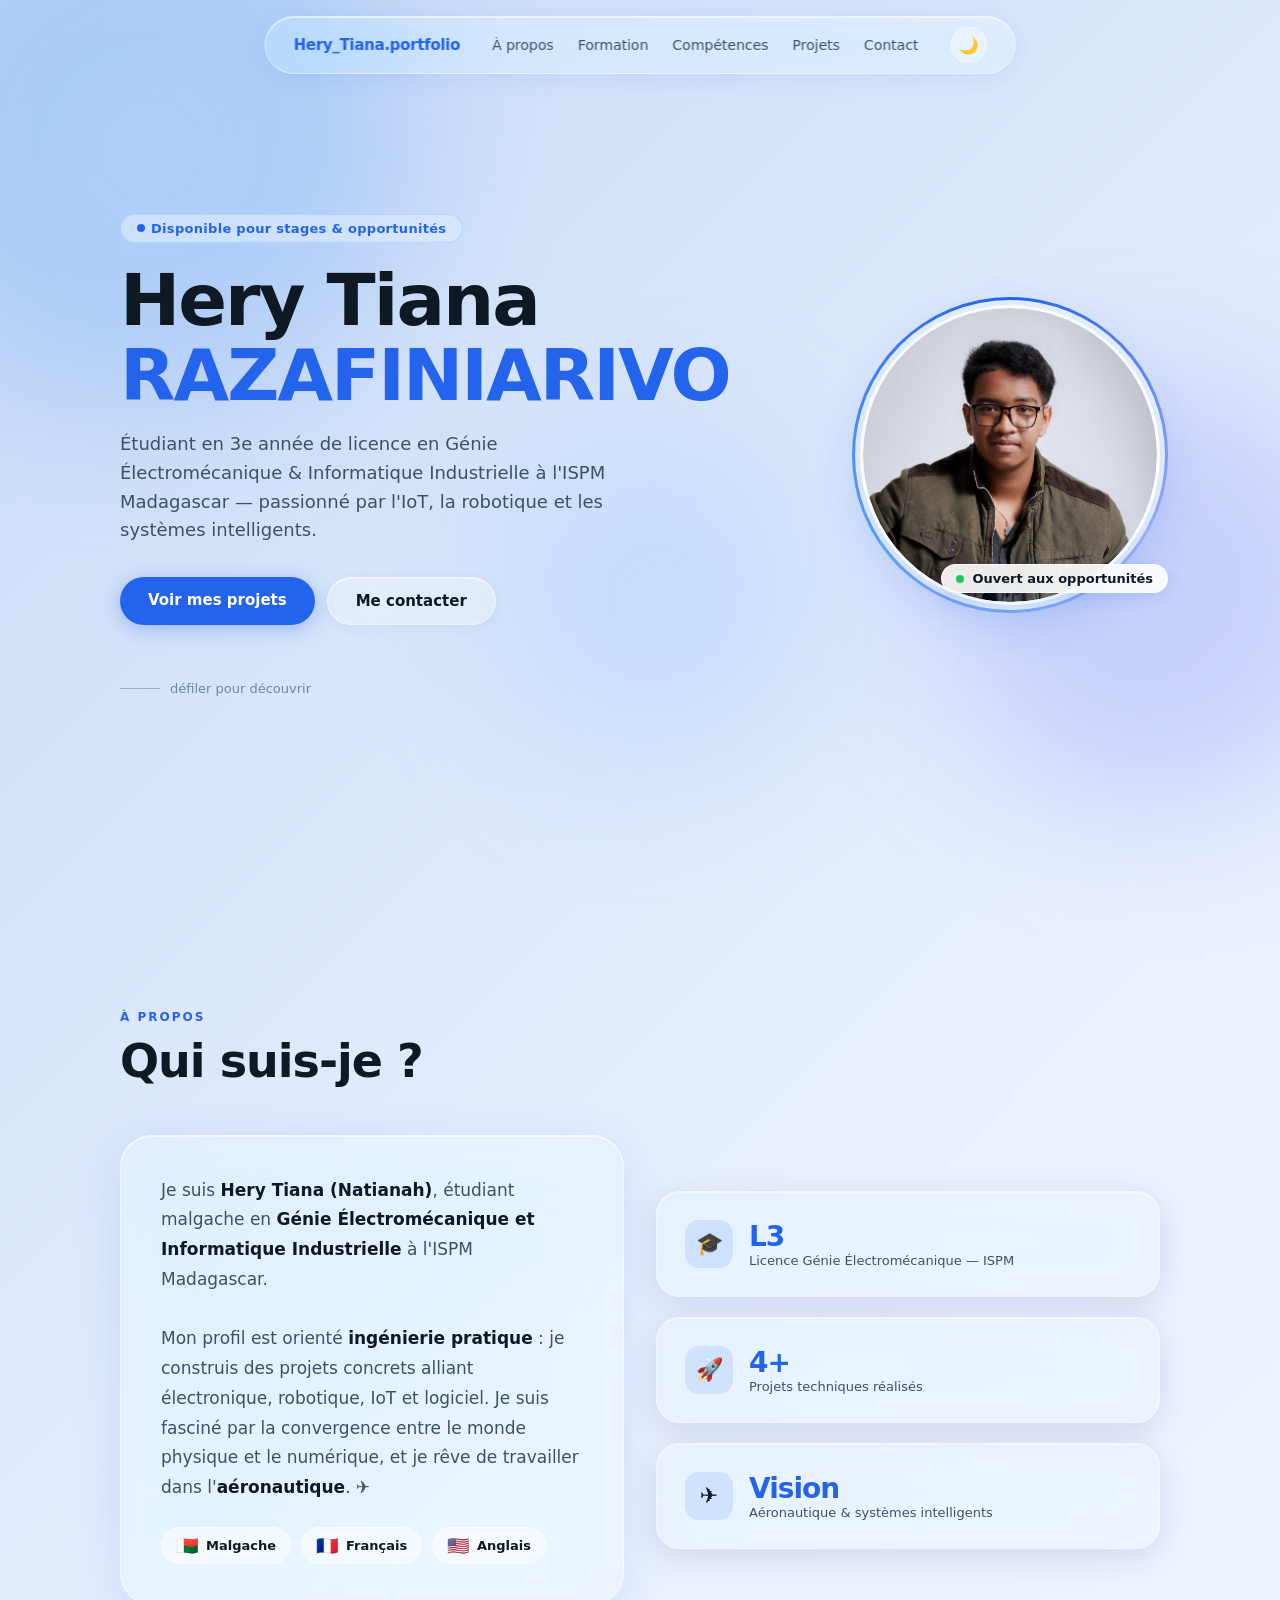
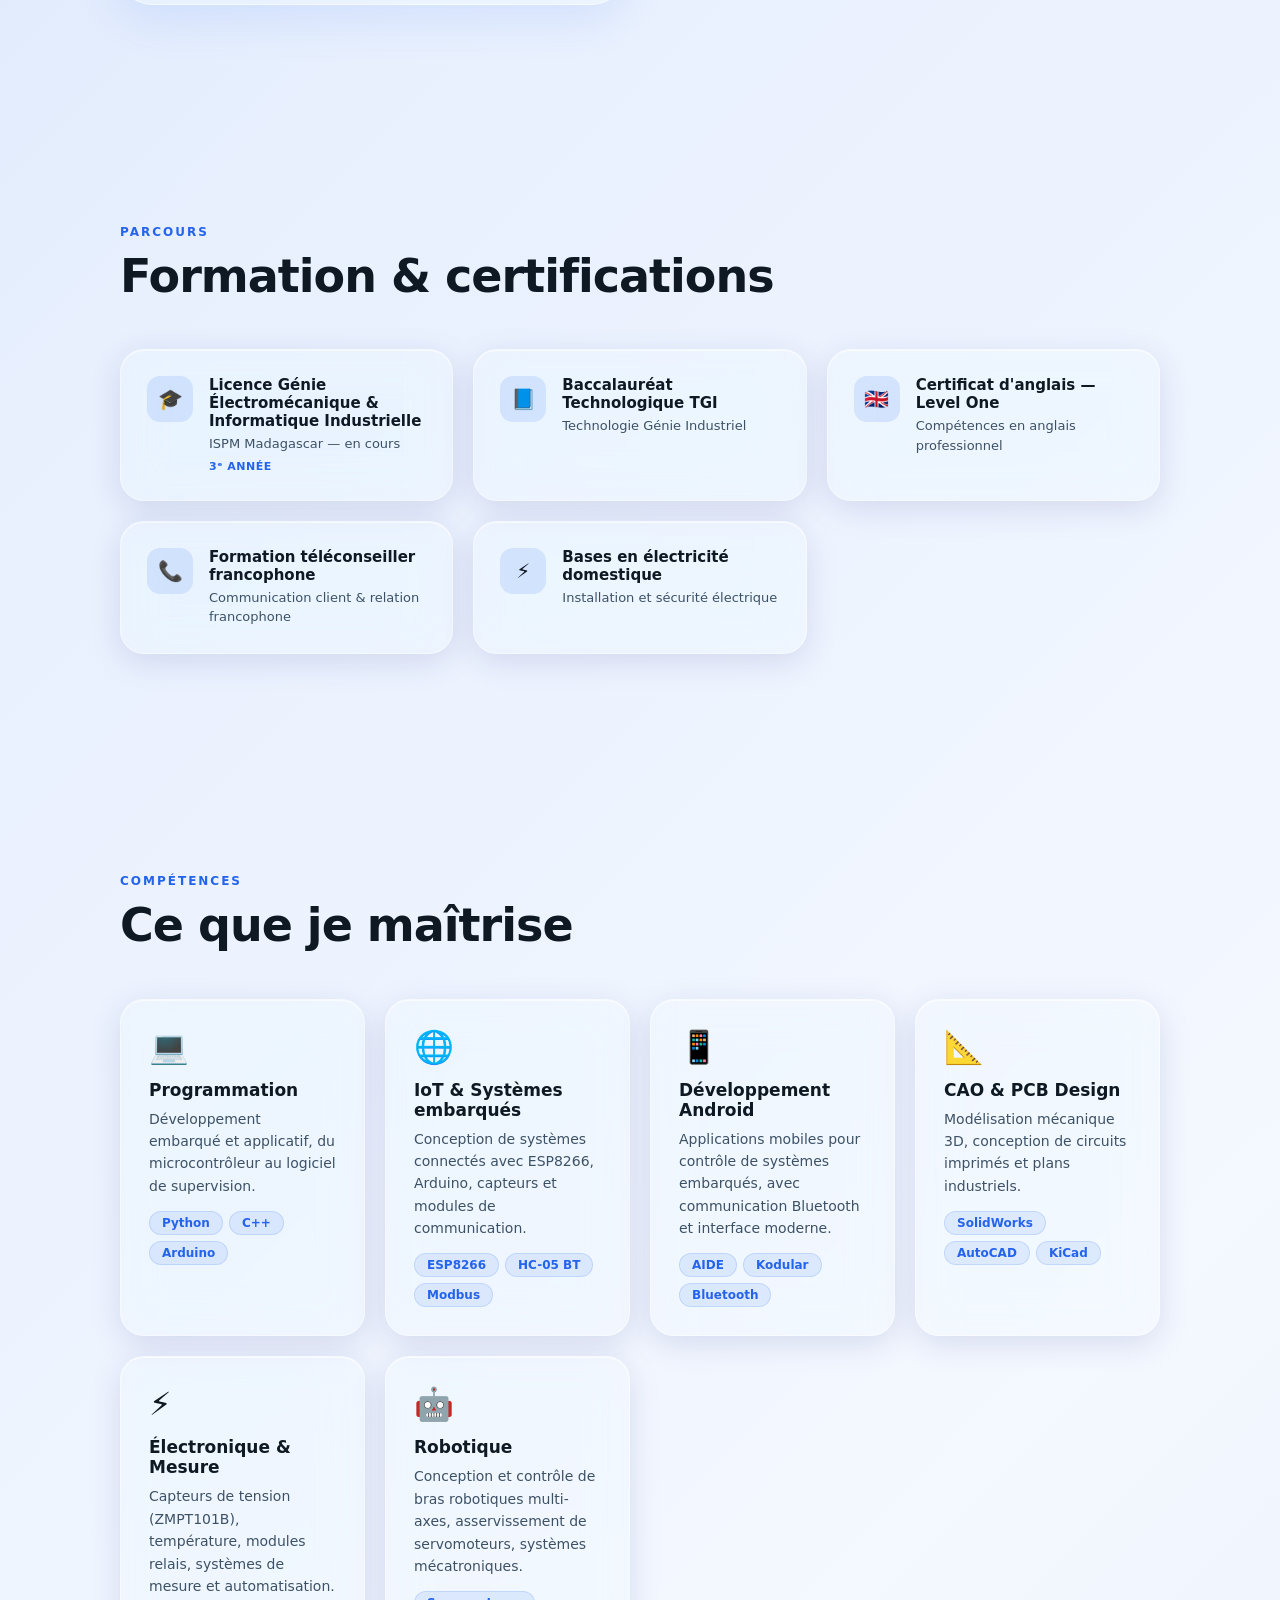
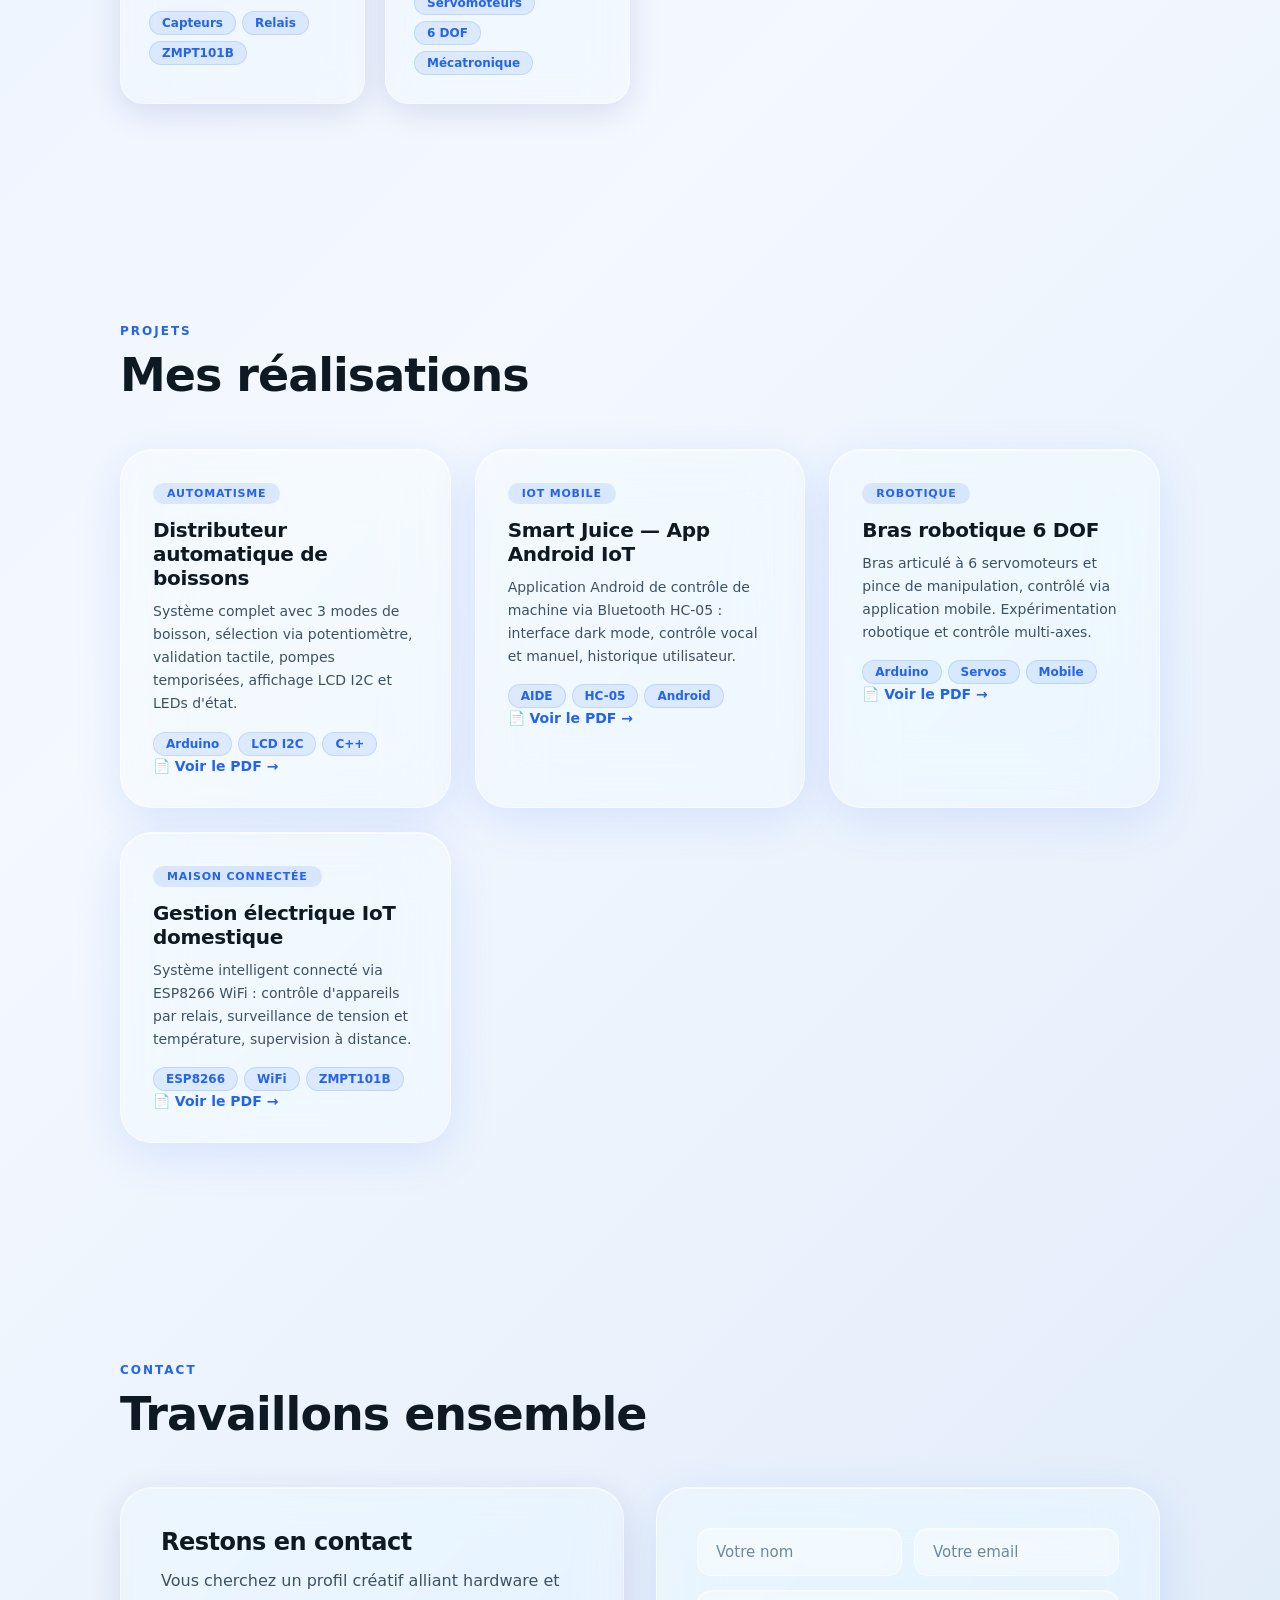
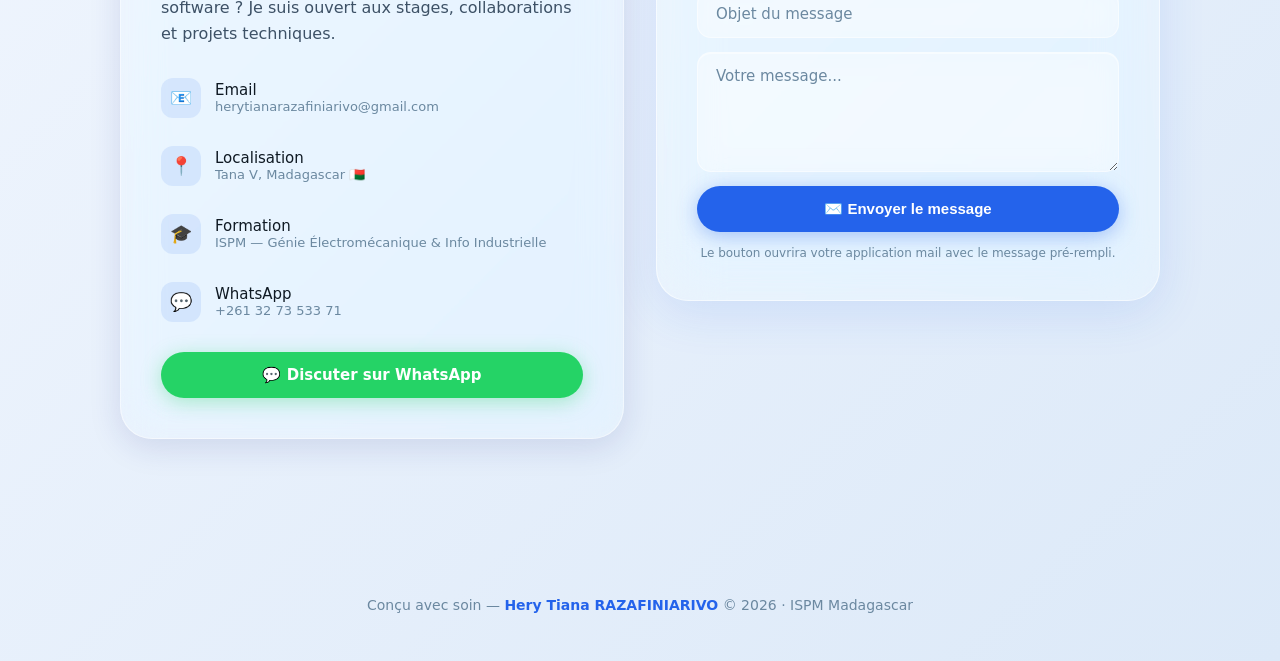
==== index.html @ dfda11b3 "Update index.html" ====
<!DOCTYPE html>
<html lang="fr">
<head>
<meta charset="UTF-8">
<meta name="viewport" content="width=device-width, initial-scale=1.0, viewport-fit=cover">
<title>Hery Tiana RAZAFINIARIVO — Génie Électromécanique & IoT | Portfolio</title>

<!-- ═══ SEO PRIMAIRE ═══ -->
<meta name="description" content="Portfolio de Hery Tiana RAZAFINIARIVO, étudiant en Génie Électromécanique et Informatique Industrielle à l'ISPM Madagascar. Spécialisé en IoT, robotique, systèmes embarqués et développement Android.">
<meta name="keywords" content="Hery Tiana, Natianah, portfolio, électromécanique, informatique industrielle, IoT, robotique, Arduino, ESP8266, ISPM Madagascar, systèmes embarqués">
<meta name="author" content="Hery Tiana RAZAFINIARIVO">
<meta name="robots" content="index, follow">
<link rel="canonical" href="https://natianah.github.io/">

<!-- ═══ OPEN GRAPH ═══ -->
<meta property="og:type" content="website">
<meta property="og:url" content="https://natianah.github.io/">
<meta property="og:title" content="Hery Tiana RAZAFINIARIVO — Portfolio Ingénierie">
<meta property="og:description" content="Étudiant en Génie Électromécanique & Informatique Industrielle à l'ISPM Madagascar. Projets IoT, robotique, systèmes embarqués.">
<meta property="og:image" content="https://natianah.github.io/profil.jpg">
<meta property="og:image:width" content="1200">
<meta property="og:image:height" content="630">
<meta property="og:locale" content="fr_FR">
<meta property="og:site_name" content="Hery Tiana — Portfolio">

<!-- ═══ TWITTER CARD ═══ -->
<meta name="twitter:card" content="summary_large_image">
<meta name="twitter:title" content="Hery Tiana RAZAFINIARIVO — Portfolio Ingénierie">
<meta name="twitter:description" content="Étudiant en Génie Électromécanique & IoT à l'ISPM Madagascar.">
<meta name="twitter:image" content="https://natianah.github.io/profil.jpg">

<!-- ═══ FAVICON ═══ -->
<link rel="icon" type="image/svg+xml" href="favicon.svg">
<link rel="alternate icon" type="image/png" href="profil.jpg">
<link rel="apple-touch-icon" href="favicon.svg">
<meta name="apple-mobile-web-app-capable" content="yes">
<meta name="apple-mobile-web-app-status-bar-style" content="default">
<meta name="apple-mobile-web-app-title" content="HT Portfolio">
<meta name="theme-color" content="#2463eb">
<meta name="msapplication-TileColor" content="#2463eb">

<!-- ═══ DONNÉES STRUCTURÉES ═══ -->
<script type="application/ld+json">
{
  "@context": "https://schema.org",
  "@type": "Person",
  "name": "Hery Tiana RAZAFINIARIVO",
  "alternateName": "Natianah",
  "url": "https://natianah.github.io/",
  "image": "https://natianah.github.io/profil.jpg",
  "jobTitle": "Étudiant en Génie Électromécanique et Informatique Industrielle",
  "worksFor": { "@type": "Organization", "name": "ISPM Madagascar" },
  "address": { "@type": "PostalAddress", "addressLocality": "Antananarivo", "addressCountry": "MG" },
  "email": "herytianarazafiniarivo@gmail.com",
  "telephone": "+261327353371",
  "knowsAbout": ["IoT", "Robotique", "Systèmes embarqués", "Arduino", "ESP8266", "Python", "C++", "SolidWorks", "AutoCAD", "KiCad"],
  "knowsLanguage": ["fr", "en", "mg"],
  "sameAs": ["https://natianah.github.io/"]
}
</script>

<style>
  *, *::before, *::after { box-sizing: border-box; margin: 0; padding: 0; }

  :root {
    --glass-bg: rgba(255,255,255,0.18);
    --glass-bg-strong: rgba(255,255,255,0.28);
    --glass-border: rgba(255,255,255,0.45);
    --glass-shadow: 0 8px 32px rgba(31,38,135,0.13);
    --text-primary: #0f1923;
    --text-secondary: #3d5166;
    --text-muted: #6b88a0;
    --accent: #2463eb;
    --radius-md: 16px;
    --radius-lg: 24px;
    --radius-xl: 32px;
    --section-pad-v: clamp(60px, 10vw, 110px);
    --section-pad-h: clamp(16px, 5vw, 40px);
    --max-w: 1060px;
    --bg-grad: linear-gradient(135deg, #c8daf6 0%, #e8f0fe 30%, #f4f8ff 60%, #dce9f8 100%);
    --body-bg: transparent;
    --body-color: var(--text-primary);
    --nav-bg: rgba(255,255,255,0.22);
  }

  /* ── MODE SOMBRE ── */
  [data-theme="dark"] {
    --glass-bg: rgba(30,41,59,0.45);
    --glass-bg-strong: rgba(30,41,59,0.6);
    --glass-border: rgba(148,163,184,0.25);
    --glass-shadow: 0 8px 32px rgba(0,0,0,0.35);
    --text-primary: #f1f5f9;
    --text-secondary: #cbd5e1;
    --text-muted: #94a3b8;
    --accent: #60a5fa;
    --bg-grad: linear-gradient(135deg, #0f172a 0%, #1e293b 30%, #1e2745 60%, #111827 100%);
    --nav-bg: rgba(15,23,42,0.55);
  }

  html { scroll-behavior: smooth; }

  body {
    font-family: 'Segoe UI', system-ui, -apple-system, sans-serif;
    background: var(--bg-grad);
    min-height: 100vh;
    color: var(--text-primary);
    overflow-x: hidden;
    transition: background 0.4s ease, color 0.4s ease;
  }

  /* ── BLOBS ── */
  .bg-blob { position: fixed; border-radius: 50%; filter: blur(80px); opacity: 0.35; pointer-events: none; z-index: 0; transition: opacity 0.4s; }
  [data-theme="dark"] .bg-blob { opacity: 0.25; }
  .blob1 { width: clamp(200px,50vw,500px); height: clamp(200px,50vw,500px); background: radial-gradient(circle, #93c5fd, #3b82f6); top: -100px; left: -100px; animation: float1 12s ease-in-out infinite; }
  .blob2 { width: clamp(180px,40vw,400px); height: clamp(180px,40vw,400px); background: radial-gradient(circle, #a5b4fc, #6366f1); bottom: 100px; right: -80px; animation: float2 15s ease-in-out infinite; }
  .blob3 { width: clamp(150px,30vw,300px); height: clamp(150px,30vw,300px); background: radial-gradient(circle, #bfdbfe, #60a5fa); top: 50%; left: 40%; animation: float3 10s ease-in-out infinite; }

  @keyframes float1 { 0%,100%{transform:translate(0,0) scale(1)} 50%{transform:translate(40px,30px) scale(1.08)} }
  @keyframes float2 { 0%,100%{transform:translate(0,0) scale(1)} 50%{transform:translate(-30px,-40px) scale(1.05)} }
  @keyframes float3 { 0%,100%{transform:translate(0,0) scale(1)} 50%{transform:translate(20px,-20px) scale(0.95)} }

  /* ── GLASS ── */
  .glass { background: var(--glass-bg); backdrop-filter: blur(20px) saturate(180%); -webkit-backdrop-filter: blur(20px) saturate(180%); border: 1px solid var(--glass-border); box-shadow: var(--glass-shadow), inset 0 1px 0 rgba(255,255,255,0.6); transition: background 0.4s, border 0.4s; }
  [data-theme="dark"] .glass { box-shadow: var(--glass-shadow), inset 0 1px 0 rgba(255,255,255,0.06); }
  .glass-strong { background: var(--glass-bg-strong); backdrop-filter: blur(30px) saturate(200%); -webkit-backdrop-filter: blur(30px) saturate(200%); border: 1px solid rgba(255,255,255,0.55); box-shadow: 0 12px 48px rgba(36,99,235,0.12), inset 0 1px 0 rgba(255,255,255,0.7); transition: background 0.4s, border 0.4s; }
  [data-theme="dark"] .glass-strong { border-color: rgba(148,163,184,0.3); box-shadow: 0 12px 48px rgba(0,0,0,0.4), inset 0 1px 0 rgba(255,255,255,0.05); }

  /* ── NAV ── */
  nav {
    position: fixed; top: 16px; left: 50%; transform: translateX(-50%);
    z-index: 100; border-radius: 50px;
    padding: 10px clamp(16px,4vw,28px);
    display: flex; align-items: center; gap: clamp(14px,3vw,32px);
    background: var(--nav-bg); backdrop-filter: blur(24px) saturate(180%); -webkit-backdrop-filter: blur(24px) saturate(180%);
    border: 1px solid var(--glass-border);
    box-shadow: 0 4px 24px rgba(36,99,235,0.10), inset 0 1px 0 rgba(255,255,255,0.65);
    max-width: calc(100vw - 32px); width: max-content;
    transition: background 0.4s, border 0.4s;
  }
  .nav-brand { font-weight: 700; font-size: clamp(13px,2vw,15px); color: var(--accent); letter-spacing: -0.3px; white-space: nowrap; }
  .nav-links { display: flex; gap: clamp(12px,2vw,24px); align-items: center; }
  .nav-links a { font-size: clamp(12px,1.5vw,14px); color: var(--text-secondary); text-decoration: none; font-weight: 500; transition: color 0.2s; white-space: nowrap; }
  .nav-links a:hover { color: var(--accent); }

  /* Toggle thème */
  .theme-toggle {
    width: 36px; height: 36px; border-radius: 50%; border: 1px solid var(--glass-border);
    background: rgba(255,255,255,0.25); backdrop-filter: blur(10px);
    display: flex; align-items: center; justify-content: center; cursor: pointer;
    font-size: 16px; flex-shrink: 0; transition: transform 0.2s, background 0.3s;
  }
  .theme-toggle:hover { transform: scale(1.1); }
  .theme-toggle:active { transform: scale(0.95); }

  /* Hamburger */
  .nav-hamburger {
    display: none; flex-direction: column; gap: 5px; cursor: pointer;
    width: 24px; height: 18px; justify-content: center; flex-shrink: 0;
  }
  .nav-hamburger span { display: block; width: 100%; height: 2px; background: var(--text-primary); border-radius: 2px; transition: transform 0.3s, opacity 0.3s; }
  .nav-hamburger.open span:nth-child(1) { transform: translateY(7px) rotate(45deg); }
  .nav-hamburger.open span:nth-child(2) { opacity: 0; }
  .nav-hamburger.open span:nth-child(3) { transform: translateY(-7px) rotate(-45deg); }

  .mobile-menu {
    position: fixed; top: 70px; left: 50%; transform: translateX(-50%) translateY(-12px);
    z-index: 99; width: calc(100vw - 32px); max-width: 320px;
    background: var(--nav-bg); backdrop-filter: blur(24px) saturate(180%); -webkit-backdrop-filter: blur(24px) saturate(180%);
    border: 1px solid var(--glass-border); border-radius: 24px;
    padding: 20px; display: flex; flex-direction: column; gap: 14px;
    box-shadow: 0 12px 40px rgba(36,99,235,0.18);
    opacity: 0; pointer-events: none; transition: opacity 0.25s, transform 0.25s;
  }
  .mobile-menu.open { opacity: 1; pointer-events: auto; transform: translateX(-50%) translateY(0); }
  .mobile-menu a { font-size: 15px; font-weight: 600; color: var(--text-primary); text-decoration: none; padding: 10px 14px; border-radius: 12px; transition: background 0.2s; }
  .mobile-menu a:active { background: rgba(36,99,235,0.12); }

  /* ── LAYOUT ── */
  main { position: relative; z-index: 1; }
  section { padding: var(--section-pad-v) var(--section-pad-h); max-width: var(--max-w); margin: 0 auto; }

  /* ── HERO ── */
  #hero {
    min-height: 100svh;
    display: flex; align-items: center;
    padding-top: clamp(90px, 14vw, 120px);
    gap: clamp(30px, 5vw, 60px);
    max-width: var(--max-w); margin: 0 auto;
    padding-left: var(--section-pad-h); padding-right: var(--section-pad-h);
  }
  .hero-left { flex: 1; display: flex; flex-direction: column; align-items: flex-start; min-width: 0; }
  .hero-right { flex-shrink: 0; display: flex; justify-content: center; align-items: center; }

  .hero-badge {
    display: inline-flex; align-items: center; gap: 6px;
    padding: 6px 16px; border-radius: 50px; font-size: clamp(11px,1.5vw,13px); font-weight: 600; color: var(--accent);
    background: rgba(219,234,254,0.7); border: 1px solid rgba(147,197,253,0.5);
    backdrop-filter: blur(12px); margin-bottom: 20px; letter-spacing: 0.3px;
  }
  [data-theme="dark"] .hero-badge { background: rgba(96,165,250,0.15); border-color: rgba(96,165,250,0.3); }
  .hero-badge::before { content:''; display:block; width:8px; height:8px; border-radius:50%; background:var(--accent); animation:pulse 2s infinite; }
  @keyframes pulse { 0%,100%{opacity:1} 50%{opacity:0.4} }

  h1 { font-size: clamp(34px, 6vw, 72px); font-weight: 800; line-height: 1.05; letter-spacing: -2px; color: var(--text-primary); margin-bottom: 16px; }
  h1 span { color: var(--accent); }
  .hero-sub { font-size: clamp(15px, 2vw, 18px); color: var(--text-secondary); max-width: 520px; line-height: 1.6; margin-bottom: 32px; font-weight: 400; }

  .hero-cta { display: flex; gap: 12px; flex-wrap: wrap; }
  .scroll-hint { margin-top: clamp(32px,5vw,56px); display: flex; align-items: center; gap: 10px; font-size: 13px; color: var(--text-muted); }
  .scroll-line { width: 40px; height: 1px; background: var(--text-muted); opacity: 0.5; }

  /* ── PHOTO DE PROFIL ── */
  .profile-frame { position: relative; width: clamp(180px, 25vw, 300px); height: clamp(180px, 25vw, 300px); }
  .profile-ring { position: absolute; inset: -8px; border-radius: 50%; background: conic-gradient(from 0deg, #2463eb, #a5b4fc, #60a5fa, #2463eb); animation: spin 6s linear infinite; padding: 3px; }
  @keyframes spin { to { transform: rotate(360deg); } }
  .profile-ring-inner { width: 100%; height: 100%; border-radius: 50%; background: linear-gradient(135deg, #e8f0fe, #f4f8ff); }
  [data-theme="dark"] .profile-ring-inner { background: linear-gradient(135deg, #1e293b, #0f172a); }
  .profile-photo-wrap { position: absolute; inset: 0; border-radius: 50%; overflow: hidden; background: rgba(255,255,255,0.3); backdrop-filter: blur(20px) saturate(180%); border: 3px solid rgba(255,255,255,0.7); box-shadow: 0 16px 48px rgba(36,99,235,0.2), inset 0 2px 0 rgba(255,255,255,0.8); display: flex; align-items: center; justify-content: center; }
  .profile-photo-wrap img { width: 100%; height: 100%; object-fit: cover; border-radius: 50%; display: block; }
  .profile-badge { position: absolute; bottom: clamp(4px,2vw,12px); right: clamp(-8px,2vw,-12px); background: rgba(255,255,255,0.9); backdrop-filter: blur(16px); border: 1px solid rgba(255,255,255,0.7); border-radius: 50px; padding: 6px 14px; display: flex; align-items: center; gap: 8px; box-shadow: 0 4px 16px rgba(36,99,235,0.15); font-size: clamp(11px,1.5vw,13px); font-weight: 600; color: var(--text-primary); white-space: nowrap; }
  [data-theme="dark"] .profile-badge { background: rgba(30,41,59,0.85); border-color: rgba(148,163,184,0.3); }
  .profile-badge-dot { width: 8px; height: 8px; border-radius: 50%; background: #22c55e; animation: pulse 2s infinite; flex-shrink: 0; }

  /* ── TITRES ── */
  .section-eyebrow { font-size: 12px; font-weight: 700; letter-spacing: 2px; text-transform: uppercase; color: var(--accent); margin-bottom: 12px; }
  h2 { font-size: clamp(26px, 4vw, 46px); font-weight: 800; letter-spacing: -1px; color: var(--text-primary); line-height: 1.1; margin-bottom: clamp(28px,5vw,48px); }

  /* ── À PROPOS ── */
  .about-grid { display: grid; grid-template-columns: 1fr 1fr; gap: clamp(20px,4vw,32px); align-items: center; }
  .about-card { border-radius: var(--radius-xl); padding: clamp(24px,4vw,40px); }
  .about-text { font-size: clamp(15px,2vw,17px); line-height: 1.75; color: var(--text-secondary); }
  .about-text strong { color: var(--text-primary); font-weight: 700; }

  .stats-col { display: flex; flex-direction: column; gap: clamp(12px,2vw,20px); }
  .stat-card { border-radius: var(--radius-lg); padding: clamp(16px,3vw,28px); display: flex; align-items: center; gap: 16px; }
  .stat-icon { width: 48px; height: 48px; border-radius: 14px; background: rgba(36,99,235,0.12); display: flex; align-items: center; justify-content: center; font-size: 22px; flex-shrink: 0; }
  .stat-num { font-size: clamp(22px,4vw,28px); font-weight: 800; color: var(--accent); letter-spacing: -1px; }
  .stat-label { font-size: 13px; color: var(--text-secondary); font-weight: 500; }

  .langs { display: flex; gap: 10px; margin-top: 24px; flex-wrap: wrap; }
  .lang-pill { display: flex; align-items: center; gap: 8px; padding: 7px 14px; border-radius: 50px; background: rgba(255,255,255,0.4); border: 1px solid rgba(255,255,255,0.6); backdrop-filter: blur(10px); font-size: 13px; font-weight: 600; color: var(--text-primary); }
  [data-theme="dark"] .lang-pill { background: rgba(148,163,184,0.1); border-color: rgba(148,163,184,0.25); }
  .lang-flag { font-size: 18px; }

  /* ── FORMATION (nouvelle section) ── */
  .education-grid { display: grid; grid-template-columns: repeat(auto-fit, minmax(min(260px, 100%), 1fr)); gap: clamp(14px,2vw,20px); }
  .edu-card { border-radius: var(--radius-lg); padding: clamp(20px,3vw,26px); display: flex; gap: 16px; align-items: flex-start; transition: transform 0.25s; }
  .edu-card:hover { transform: translateY(-3px); }
  .edu-icon { width: 46px; height: 46px; border-radius: 13px; background: rgba(36,99,235,0.12); display: flex; align-items: center; justify-content: center; font-size: 20px; flex-shrink: 0; }
  .edu-title { font-size: 15px; font-weight: 700; color: var(--text-primary); margin-bottom: 4px; }
  .edu-sub { font-size: 13px; color: var(--text-secondary); line-height: 1.5; }
  .edu-year { font-size: 11px; color: var(--accent); font-weight: 700; text-transform: uppercase; letter-spacing: 0.5px; margin-top: 6px; display: inline-block; }

  /* ── COMPÉTENCES ── */
  .skills-grid { display: grid; grid-template-columns: repeat(auto-fit, minmax(min(240px, 100%), 1fr)); gap: clamp(14px,2vw,20px); }
  .skill-card { border-radius: var(--radius-lg); padding: clamp(20px,3vw,28px); transition: transform 0.25s; cursor: default; }
  .skill-card:hover { transform: translateY(-4px); }
  .skill-icon { font-size: clamp(26px,4vw,32px); margin-bottom: 14px; display: block; }
  .skill-title { font-size: clamp(15px,2vw,17px); font-weight: 700; color: var(--text-primary); margin-bottom: 8px; }
  .skill-desc { font-size: 14px; color: var(--text-secondary); line-height: 1.6; }
  .skill-tags { margin-top: 14px; display: flex; flex-wrap: wrap; gap: 6px; }
  .tag { padding: 4px 12px; border-radius: 50px; font-size: 12px; font-weight: 600; background: rgba(36,99,235,0.10); color: var(--accent); border: 1px solid rgba(36,99,235,0.15); }
  [data-theme="dark"] .tag { background: rgba(96,165,250,0.12); border-color: rgba(96,165,250,0.25); }

  /* ── PROJETS ── */
  .projects-grid { display: grid; grid-template-columns: repeat(auto-fit, minmax(min(300px, 100%), 1fr)); gap: clamp(16px,3vw,24px); }
  .project-card { border-radius: var(--radius-xl); padding: clamp(22px,4vw,32px); transition: transform 0.25s; }
  .project-card:hover { transform: translateY(-5px); }
  .project-tag { display: inline-block; padding: 4px 14px; border-radius: 50px; font-size: 11px; font-weight: 700; letter-spacing: 0.8px; text-transform: uppercase; background: rgba(36,99,235,0.12); color: var(--accent); margin-bottom: 14px; }
  .project-title { font-size: clamp(17px,2.5vw,20px); font-weight: 800; color: var(--text-primary); margin-bottom: 10px; letter-spacing: -0.3px; }
  .project-desc { font-size: 14px; color: var(--text-secondary); line-height: 1.65; margin-bottom: 16px; }
  .project-link { font-size: 14px; font-weight: 600; color: var(--accent); text-decoration: none; display: inline-flex; align-items: center; gap: 6px; transition: gap 0.2s; }
  .project-link:hover { gap: 10px; }
  .project-tech { display: flex; flex-wrap: wrap; gap: 6px; margin-top: 14px; }

  /* ── CONTACT ── */
  .contact-wrapper { display: grid; grid-template-columns: 1fr 1fr; gap: clamp(20px,4vw,32px); align-items: start; }
  .contact-card { border-radius: var(--radius-xl); padding: clamp(24px,4vw,40px); }
  .contact-info h3 { font-size: clamp(20px,3vw,24px); font-weight: 800; letter-spacing: -0.5px; color: var(--text-primary); margin-bottom: 12px; }
  .contact-info p { font-size: clamp(14px,2vw,16px); color: var(--text-secondary); line-height: 1.65; margin-bottom: 24px; }
  .contact-item { display: flex; align-items: center; gap: 14px; margin-bottom: 16px; text-decoration: none; border-radius: 14px; padding: 6px; margin-left: -6px; transition: background 0.2s; }
  a.contact-item:hover { background: rgba(36,99,235,0.07); }
  .contact-item-icon { width: 40px; height: 40px; border-radius: 12px; background: rgba(36,99,235,0.10); display: flex; align-items: center; justify-content: center; font-size: 18px; flex-shrink: 0; }
  .contact-item-text { font-size: 15px; font-weight: 500; color: var(--text-primary); }
  .contact-item-sub { font-size: 13px; color: var(--text-muted); word-break: break-all; }

  /* ── FORMULAIRE ── */
  .form-group { display: flex; flex-direction: column; gap: 14px; }
  .form-row { display: grid; grid-template-columns: 1fr 1fr; gap: 12px; }
  input, textarea {
    width: 100%; padding: 14px 18px; border-radius: 14px; font-size: 15px;
    background: rgba(255,255,255,0.3); backdrop-filter: blur(16px);
    border: 1px solid rgba(255,255,255,0.5);
    color: var(--text-primary); font-family: inherit;
    outline: none; transition: border 0.2s, box-shadow 0.2s, background 0.3s;
    box-shadow: inset 0 1px 0 rgba(255,255,255,0.5);
    -webkit-appearance: none;
  }
  [data-theme="dark"] input, [data-theme="dark"] textarea { background: rgba(15,23,42,0.4); border-color: rgba(148,163,184,0.25); }
  input::placeholder, textarea::placeholder { color: var(--text-muted); }
  input:focus, textarea:focus { border-color: rgba(36,99,235,0.4); box-shadow: 0 0 0 3px rgba(36,99,235,0.10), inset 0 1px 0 rgba(255,255,255,0.5); }
  textarea { resize: vertical; min-height: 120px; }

  /* ── BOUTONS ── */
  .btn-primary { padding: 14px 28px; border-radius: 50px; font-size: 15px; font-weight: 600; background: var(--accent); color: #fff; border: none; cursor: pointer; text-decoration: none; display: inline-block; box-shadow: 0 4px 20px rgba(36,99,235,0.35); transition: transform 0.2s, box-shadow 0.2s; text-align: center; touch-action: manipulation; }
  .btn-primary:hover, .btn-primary:active { transform: translateY(-2px); box-shadow: 0 8px 28px rgba(36,99,235,0.45); }
  .btn-glass { padding: 14px 28px; border-radius: 50px; font-size: 15px; font-weight: 600; color: var(--text-primary); text-decoration: none; display: inline-block; background: rgba(255,255,255,0.3); backdrop-filter: blur(16px); border: 1px solid rgba(255,255,255,0.5); box-shadow: 0 2px 12px rgba(36,99,235,0.08), inset 0 1px 0 rgba(255,255,255,0.6); transition: transform 0.2s, background 0.2s; cursor: pointer; touch-action: manipulation; }
  [data-theme="dark"] .btn-glass { background: rgba(148,163,184,0.1); border-color: rgba(148,163,184,0.25); }
  .btn-glass:hover, .btn-glass:active { transform: translateY(-2px); background: rgba(255,255,255,0.42); }
  .btn-full { width: 100%; }
  .btn-whatsapp { background: #25d366; box-shadow: 0 4px 20px rgba(37,211,102,0.35); }

  /* ── FOOTER ── */
  footer { text-align: center; padding: clamp(32px,6vw,48px) var(--section-pad-h); font-size: 14px; color: var(--text-muted); position: relative; z-index: 1; }
  footer span { color: var(--accent); font-weight: 600; }

  /* ── REVEAL ── */
  .reveal { opacity: 0; transform: translateY(30px); transition: opacity 0.6s ease, transform 0.6s ease; }
  .reveal.visible { opacity: 1; transform: none; }

  /* ════ BREAKPOINTS ════ */
  @media (max-width: 1024px) {
    .profile-frame { width: clamp(200px, 22vw, 260px); height: clamp(200px, 22vw, 260px); }
  }

  @media (max-width: 768px) {
    .nav-links { display: none; }
    .nav-hamburger { display: flex; }
    #hero { flex-direction: column-reverse; align-items: center; text-align: center; gap: 36px; padding-top: 100px; }
    .hero-left { align-items: center; }
    .hero-sub { max-width: 100%; }
    .profile-frame { width: 200px; height: 200px; }
    .scroll-hint { justify-content: center; }
    .about-grid, .contact-wrapper { grid-template-columns: 1fr; }
    .form-row { grid-template-columns: 1fr; }
  }

  @media (max-width: 480px) {
    nav { top: 10px; padding: 8px 16px; gap: 12px; }
    h1 { letter-spacing: -1px; }
    .hero-cta { flex-direction: column; width: 100%; }
    .hero-cta .btn-primary, .hero-cta .btn-glass { width: 100%; text-align: center; }
    .profile-frame { width: 170px; height: 170px; }
    .profile-badge { font-size: 11px; padding: 5px 12px; right: -4px; bottom: 4px; }
    .skill-card, .project-card { padding: 20px; }
    .about-card, .contact-card { padding: 22px; }
    .stat-card { padding: 16px 18px; }
    .skills-grid, .projects-grid, .education-grid { grid-template-columns: 1fr; }
    textarea { min-height: 100px; }
  }

  @media (max-width: 360px) {
    :root { --section-pad-h: 14px; }
    h1 { font-size: 30px; }
    .profile-frame { width: 150px; height: 150px; }
  }

  @media (min-width: 1200px) {
    :root { --max-w: 1120px; }
    .profile-frame { width: 300px; height: 300px; }
  }

  @media (prefers-reduced-motion: reduce) {
    .bg-blob, .profile-ring, .hero-badge::before, .profile-badge-dot { animation: none !important; }
    .reveal { opacity: 1; transform: none; }
  }

  @media (hover: none) {
    .nav-links a, .btn-primary, .btn-glass, .project-link { min-height: 44px; display: inline-flex; align-items: center; }
    .skill-card:hover, .project-card:hover, .edu-card:hover { transform: none; }
  }
</style>
</head>
<body>

<div class="bg-blob blob1"></div>
<div class="bg-blob blob2"></div>
<div class="bg-blob blob3"></div>

<nav>
  <div class="nav-brand">Hery_Tiana.portfolio</div>
  <div class="nav-links">
    <a href="#about">À propos</a>
    <a href="#education">Formation</a>
    <a href="#skills">Compétences</a>
    <a href="#projects">Projets</a>
    <a href="#contact">Contact</a>
  </div>
  <button class="theme-toggle" id="themeToggle" aria-label="Changer de thème" title="Changer de thème">🌙</button>
  <div class="nav-hamburger" id="hamburger" aria-label="Menu" role="button">
    <span></span><span></span><span></span>
  </div>
</nav>

<div class="mobile-menu" id="mobileMenu">
  <a href="#about">À propos</a>
  <a href="#education">Formation</a>
  <a href="#skills">Compétences</a>
  <a href="#projects">Projets</a>
  <a href="#contact">Contact</a>
</div>

<main>
  <!-- ── HERO ── -->
  <section id="hero">
    <div class="hero-left">
      <div class="hero-badge">Disponible pour stages & opportunités</div>
      <h1>Hery Tiana<br><span>RAZAFINIARIVO</span></h1>
      <p class="hero-sub">Étudiant en 3e année de licence en Génie Électromécanique & Informatique Industrielle à l'ISPM Madagascar — passionné par l'IoT, la robotique et les systèmes intelligents.</p>
      <div class="hero-cta">
        <a href="#projects" class="btn-primary">Voir mes projets</a>
        <a href="#contact" class="btn-glass">Me contacter</a>
      </div>
      <div class="scroll-hint">
        <div class="scroll-line"></div>
        <span>défiler pour découvrir</span>
      </div>
    </div>
    <div class="hero-right">
      <div class="profile-frame">
        <div class="profile-ring"><div class="profile-ring-inner"></div></div>
        <div class="profile-photo-wrap">
          <img src="profil.jpg" alt="Hery Tiana RAZAFINIARIVO">
        </div>
        <div class="profile-badge">
          <div class="profile-badge-dot"></div>
          Ouvert aux opportunités
        </div>
      </div>
    </div>
  </section>

  <!-- ── À PROPOS ── -->
  <section id="about">
    <div class="section-eyebrow">À propos</div>
    <h2>Qui suis-je ?</h2>
    <div class="about-grid reveal">
      <div class="about-card glass-strong">
        <p class="about-text">
          Je suis <strong>Hery Tiana (Natianah)</strong>, étudiant malgache en <strong>Génie Électromécanique et Informatique Industrielle</strong> à l'ISPM Madagascar.<br><br>
          Mon profil est orienté <strong>ingénierie pratique</strong> : je construis des projets concrets alliant électronique, robotique, IoT et logiciel. Je suis fasciné par la convergence entre le monde physique et le numérique, et je rêve de travailler dans l'<strong>aéronautique</strong>. ✈️
        </p>
        <div class="langs">
          <div class="lang-pill"><span class="lang-flag">🇲🇬</span> Malgache</div>
          <div class="lang-pill"><span class="lang-flag">🇫🇷</span> Français</div>
          <div class="lang-pill"><span class="lang-flag">🇺🇸</span> Anglais</div>
        </div>
      </div>
      <div class="stats-col">
        <div class="stat-card glass">
          <div class="stat-icon">🎓</div>
          <div>
            <div class="stat-num">L3</div>
            <div class="stat-label">Licence Génie Électromécanique — ISPM</div>
          </div>
        </div>
        <div class="stat-card glass">
          <div class="stat-icon">🚀</div>
          <div>
            <div class="stat-num">4+</div>
            <div class="stat-label">Projets techniques réalisés</div>
          </div>
        </div>
        <div class="stat-card glass">
          <div class="stat-icon">✈️</div>
          <div>
            <div class="stat-num">Vision</div>
            <div class="stat-label">Aéronautique & systèmes intelligents</div>
          </div>
        </div>
      </div>
    </div>
  </section>

  <!-- ── FORMATION (nouvelle section) ── -->
  <section id="education">
    <div class="section-eyebrow">Parcours</div>
    <h2>Formation & certifications</h2>
    <div class="education-grid">
      <div class="edu-card glass reveal">
        <div class="edu-icon">🎓</div>
        <div>
          <div class="edu-title">Licence Génie Électromécanique & Informatique Industrielle</div>
          <div class="edu-sub">ISPM Madagascar — en cours</div>
          <span class="edu-year">3ᵉ année</span>
        </div>
      </div>
      <div class="edu-card glass reveal" style="transition-delay:0.1s">
        <div class="edu-icon">📘</div>
        <div>
          <div class="edu-title">Baccalauréat Technologique TGI</div>
          <div class="edu-sub">Technologie Génie Industriel</div>
        </div>
      </div>
      <div class="edu-card glass reveal" style="transition-delay:0.2s">
        <div class="edu-icon">🇬🇧</div>
        <div>
          <div class="edu-title">Certificat d'anglais — Level One</div>
          <div class="edu-sub">Compétences en anglais professionnel</div>
        </div>
      </div>
      <div class="edu-card glass reveal" style="transition-delay:0.3s">
        <div class="edu-icon">📞</div>
        <div>
          <div class="edu-title">Formation téléconseiller francophone</div>
          <div class="edu-sub">Communication client & relation francophone</div>
        </div>
      </div>
      <div class="edu-card glass reveal" style="transition-delay:0.4s">
        <div class="edu-icon">⚡</div>
        <div>
          <div class="edu-title">Bases en électricité domestique</div>
          <div class="edu-sub">Installation et sécurité électrique</div>
        </div>
      </div>
    </div>
  </section>

  <!-- ── COMPÉTENCES ── -->
  <section id="skills">
    <div class="section-eyebrow">Compétences</div>
    <h2>Ce que je maîtrise</h2>
    <div class="skills-grid">
      <div class="skill-card glass reveal">
        <span class="skill-icon">💻</span>
        <div class="skill-title">Programmation</div>
        <p class="skill-desc">Développement embarqué et applicatif, du microcontrôleur au logiciel de supervision.</p>
        <div class="skill-tags"><span class="tag">Python</span><span class="tag">C++</span><span class="tag">Arduino</span></div>
      </div>
      <div class="skill-card glass reveal" style="transition-delay:0.1s">
        <span class="skill-icon">🌐</span>
        <div class="skill-title">IoT & Systèmes embarqués</div>
        <p class="skill-desc">Conception de systèmes connectés avec ESP8266, Arduino, capteurs et modules de communication.</p>
        <div class="skill-tags"><span class="tag">ESP8266</span><span class="tag">HC-05 BT</span><span class="tag">Modbus</span></div>
      </div>
      <div class="skill-card glass reveal" style="transition-delay:0.2s">
        <span class="skill-icon">📱</span>
        <div class="skill-title">Développement Android</div>
        <p class="skill-desc">Applications mobiles pour contrôle de systèmes embarqués, avec communication Bluetooth et interface moderne.</p>
        <div class="skill-tags"><span class="tag">AIDE</span><span class="tag">Kodular</span><span class="tag">Bluetooth</span></div>
      </div>
      <div class="skill-card glass reveal" style="transition-delay:0.3s">
        <span class="skill-icon">📐</span>
        <div class="skill-title">CAO & PCB Design</div>
        <p class="skill-desc">Modélisation mécanique 3D, conception de circuits imprimés et plans industriels.</p>
        <div class="skill-tags"><span class="tag">SolidWorks</span><span class="tag">AutoCAD</span><span class="tag">KiCad</span></div>
      </div>
      <div class="skill-card glass reveal" style="transition-delay:0.4s">
        <span class="skill-icon">⚡</span>
        <div class="skill-title">Électronique & Mesure</div>
        <p class="skill-desc">Capteurs de tension (ZMPT101B), température, modules relais, systèmes de mesure et automatisation.</p>
        <div class="skill-tags"><span class="tag">Capteurs</span><span class="tag">Relais</span><span class="tag">ZMPT101B</span></div>
      </div>
      <div class="skill-card glass reveal" style="transition-delay:0.5s">
        <span class="skill-icon">🤖</span>
        <div class="skill-title">Robotique</div>
        <p class="skill-desc">Conception et contrôle de bras robotiques multi-axes, asservissement de servomoteurs, systèmes mécatroniques.</p>
        <div class="skill-tags"><span class="tag">Servomoteurs</span><span class="tag">6 DOF</span><span class="tag">Mécatronique</span></div>
      </div>
    </div>
  </section>

  <!-- ── PROJETS ── -->
  <section id="projects">
    <div class="section-eyebrow">Projets</div>
    <h2>Mes réalisations</h2>
    <div class="projects-grid">
      <div class="project-card glass-strong reveal">
        <div class="project-tag">Automatisme</div>
        <div class="project-title">Distributeur automatique de boissons</div>
        <p class="project-desc">Système complet avec 3 modes de boisson, sélection via potentiomètre, validation tactile, pompes temporisées, affichage LCD I2C et LEDs d'état.</p>
        <div class="project-tech"><span class="tag">Arduino</span><span class="tag">LCD I2C</span><span class="tag">C++</span></div>
        <a href="LIEN_DRIVE_1" target="_blank" rel="noopener" class="project-link">📄 Voir le PDF →</a>
      </div>
      <div class="project-card glass-strong reveal" style="transition-delay:0.1s">
        <div class="project-tag">IoT Mobile</div>
        <div class="project-title">Smart Juice — App Android IoT</div>
        <p class="project-desc">Application Android de contrôle de machine via Bluetooth HC-05 : interface dark mode, contrôle vocal et manuel, historique utilisateur.</p>
        <div class="project-tech"><span class="tag">AIDE</span><span class="tag">HC-05</span><span class="tag">Android</span></div>
        <a href="LIEN_DRIVE_2" target="_blank" rel="noopener" class="project-link">📄 Voir le PDF →</a>
      </div>
      <div class="project-card glass-strong reveal" style="transition-delay:0.2s">
        <div class="project-tag">Robotique</div>
        <div class="project-title">Bras robotique 6 DOF</div>
        <p class="project-desc">Bras articulé à 6 servomoteurs et pince de manipulation, contrôlé via application mobile. Expérimentation robotique et contrôle multi-axes.</p>
        <div class="project-tech"><span class="tag">Arduino</span><span class="tag">Servos</span><span class="tag">Mobile</span></div>
        <a href="LIEN_DRIVE_3" target="_blank" rel="noopener" class="project-link">📄 Voir le PDF →</a>
      </div>
      <div class="project-card glass-strong reveal" style="transition-delay:0.3s">
        <div class="project-tag">Maison connectée</div>
        <div class="project-title">Gestion électrique IoT domestique</div>
        <p class="project-desc">Système intelligent connecté via ESP8266 WiFi : contrôle d'appareils par relais, surveillance de tension et température, supervision à distance.</p>
        <div class="project-tech"><span class="tag">ESP8266</span><span class="tag">WiFi</span><span class="tag">ZMPT101B</span></div>
        <a href="LIEN_DRIVE_4" target="_blank" rel="noopener" class="project-link">📄 Voir le PDF →</a>
      </div>
    </div>
  </section>

  <!-- ── CONTACT ── -->
  <section id="contact">
    <div class="section-eyebrow">Contact</div>
    <h2>Travaillons ensemble</h2>
    <div class="contact-wrapper reveal">
      <div class="contact-info contact-card glass">
        <h3>Restons en contact</h3>
        <p>Vous cherchez un profil créatif alliant hardware et software ? Je suis ouvert aux stages, collaborations et projets techniques.</p>

        <a href="mailto:herytianarazafiniarivo@gmail.com" class="contact-item">
          <div class="contact-item-icon">📧</div>
          <div>
            <div class="contact-item-text">Email</div>
            <div class="contact-item-sub">herytianarazafiniarivo@gmail.com</div>
          </div>
        </a>

        <div class="contact-item">
          <div class="contact-item-icon">📍</div>
          <div>
            <div class="contact-item-text">Localisation</div>
            <div class="contact-item-sub">Tana V, Madagascar 🇲🇬</div>
          </div>
        </div>

        <div class="contact-item">
          <div class="contact-item-icon">🎓</div>
          <div>
            <div class="contact-item-text">Formation</div>
            <div class="contact-item-sub">ISPM — Génie Électromécanique & Info Industrielle</div>
          </div>
        </div>

        <a href="https://wa.me/261327353371" target="_blank" rel="noopener" class="contact-item">
          <div class="contact-item-icon">💬</div>
          <div>
            <div class="contact-item-text">WhatsApp</div>
            <div class="contact-item-sub">+261 32 73 533 71</div>
          </div>
        </a>

        <a href="https://wa.me/261327353371" target="_blank" rel="noopener" class="btn-primary btn-full btn-whatsapp" style="margin-top:8px;">
          💬 Discuter sur WhatsApp
        </a>
      </div>

      <div class="contact-card glass-strong">
        <div class="form-group">
          <div class="form-row">
            <input type="text" id="f-nom" placeholder="Votre nom" required />
            <input type="email" id="f-email" placeholder="Votre email" required />
          </div>
          <input type="text" id="f-objet" placeholder="Objet du message" />
          <textarea id="f-msg" placeholder="Votre message..."></textarea>
          <button class="btn-primary btn-full" onclick="envoyerEmail()">✉️ Envoyer le message</button>
        </div>
        <p style="margin-top:14px; font-size:12px; color:var(--text-muted); text-align:center;">
          Le bouton ouvrira votre application mail avec le message pré-rempli.
        </p>
      </div>
    </div>
  </section>
</main>

<footer>
  <p>Conçu avec soin — <span>Hery Tiana RAZAFINIARIVO</span> © 2026 · ISPM Madagascar</p>
</footer>

<script>
  // Scroll reveal
  const reveals = document.querySelectorAll('.reveal');
  const observer = new IntersectionObserver((entries) => {
    entries.forEach(e => { if (e.isIntersecting) e.target.classList.add('visible'); });
  }, { threshold: 0.1 });
  reveals.forEach(el => observer.observe(el));

  // Smooth nav (desktop + mobile menu links)
  document.querySelectorAll('a[href^="#"]').forEach(a => {
    a.addEventListener('click', e => {
      e.preventDefault();
      document.querySelector(a.getAttribute('href'))?.scrollIntoView({ behavior: 'smooth' });
      closeMobileMenu();
    });
  });

  // Hamburger menu
  const hamburger = document.getElementById('hamburger');
  const mobileMenu = document.getElementById('mobileMenu');
  function closeMobileMenu() {
    hamburger.classList.remove('open');
    mobileMenu.classList.remove('open');
  }
  hamburger.addEventListener('click', () => {
    hamburger.classList.toggle('open');
    mobileMenu.classList.toggle('open');
  });
  document.addEventListener('click', (e) => {
    if (!mobileMenu.contains(e.target) && !hamburger.contains(e.target)) closeMobileMenu();
  });

  // Mode sombre avec mémoire en session
  const themeToggle = document.getElementById('themeToggle');
  let currentTheme = 'light';
  function applyTheme(theme) {
    currentTheme = theme;
    if (theme === 'dark') {
      document.documentElement.setAttribute('data-theme', 'dark');
      themeToggle.textContent = '☀️';
    } else {
      document.documentElement.removeAttribute('data-theme');
      themeToggle.textContent = '🌙';
    }
  }
  // Respecte la préférence système au premier chargement
  if (window.matchMedia && window.matchMedia('(prefers-color-scheme: dark)').matches) {
    applyTheme('dark');
  }
  themeToggle.addEventListener('click', () => {
    applyTheme(currentTheme === 'dark' ? 'light' : 'dark');
  });

  // Email via mailto
  function envoyerEmail() {
    const nom   = document.getElementById('f-nom').value.trim();
    const email = document.getElementById('f-email').value.trim();
    const objet = document.getElementById('f-objet').value.trim();
    const msg   = document.getElementById('f-msg').value.trim();
    if (!nom || !email || !msg) { alert('Merci de remplir au minimum votre nom, email et message.'); return; }
    const sujet = objet || 'Contact depuis mon portfolio';
    const corps = `Bonjour Hery Tiana,\n\nVous avez reçu un message depuis votre portfolio :\n\nDe : ${nom}\nEmail : ${email}\n\n${msg}\n\n---\nEnvoyé depuis hery-tiana.portfolio`;
    window.location.href = `mailto:herytianarazafiniarivo@gmail.com?subject=${encodeURIComponent(sujet)}&body=${encodeURIComponent(corps)}`;
  }
</script>
</body>
</html>
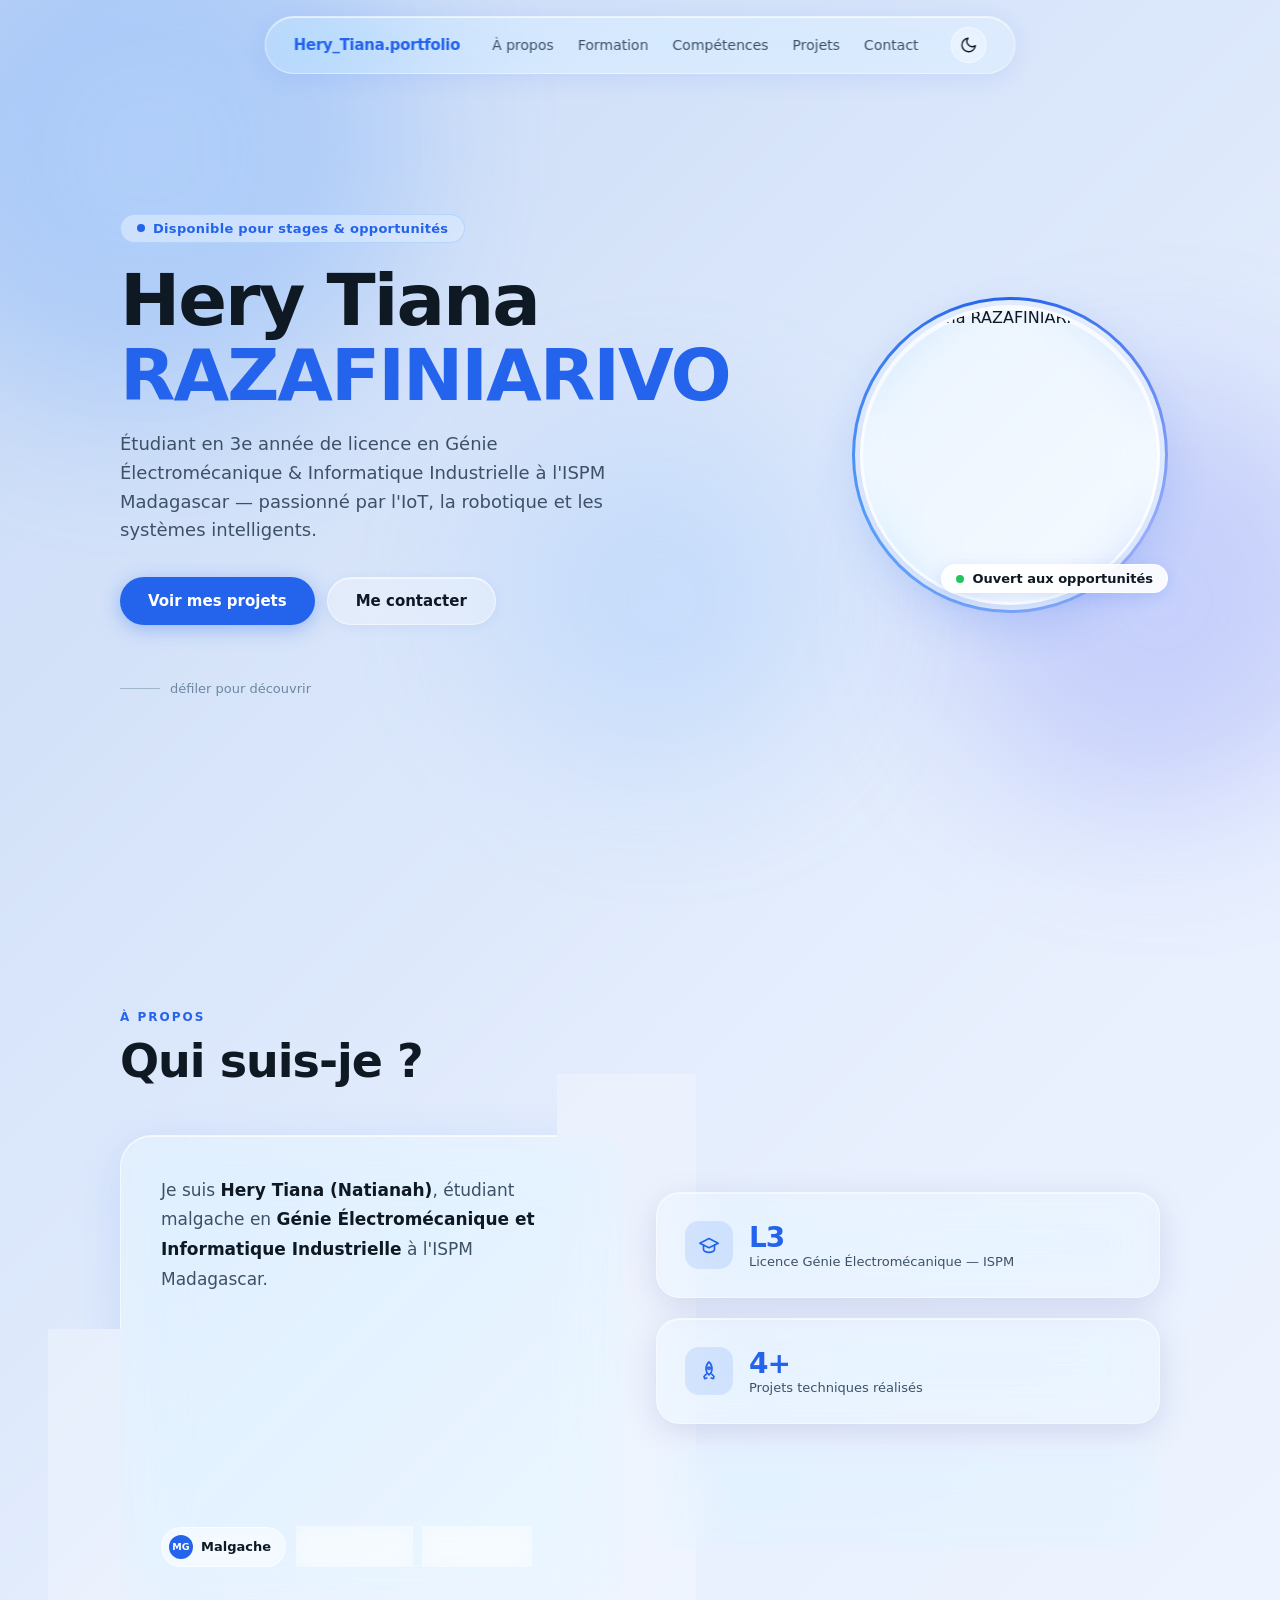
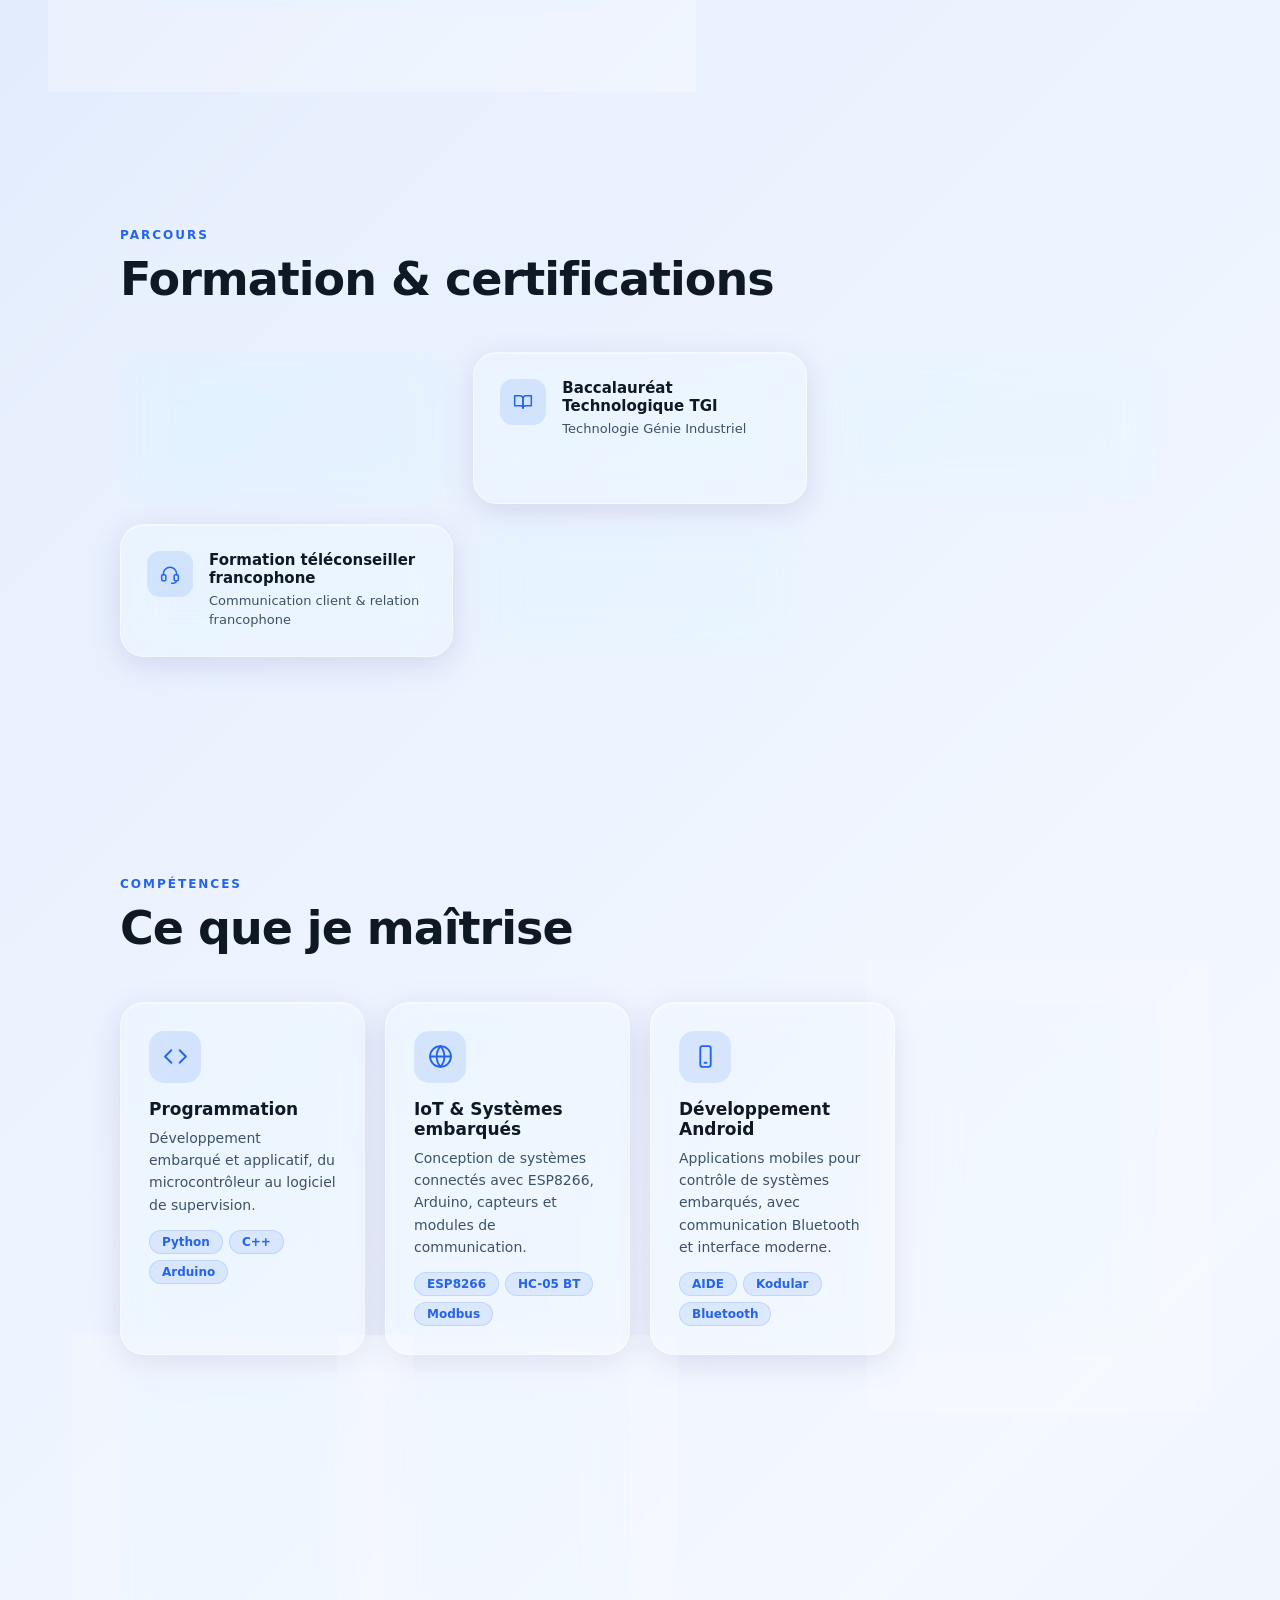
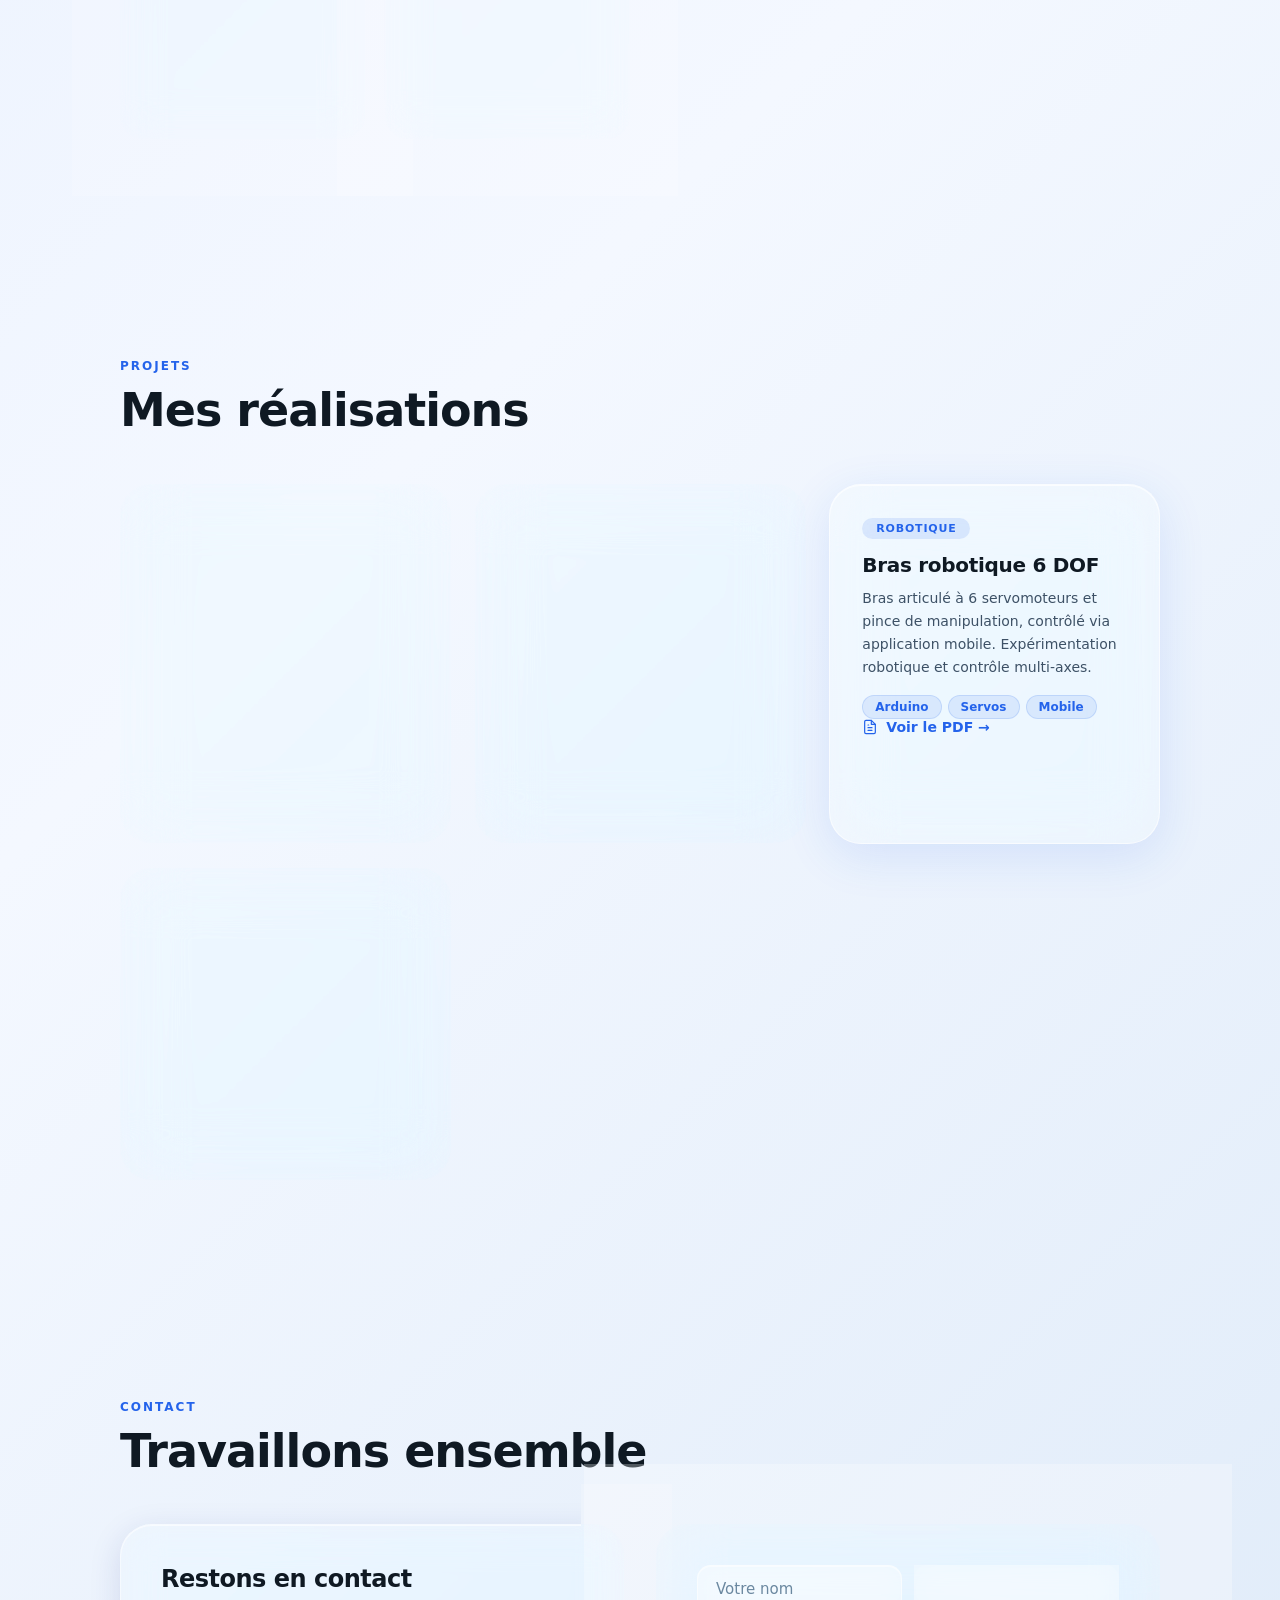
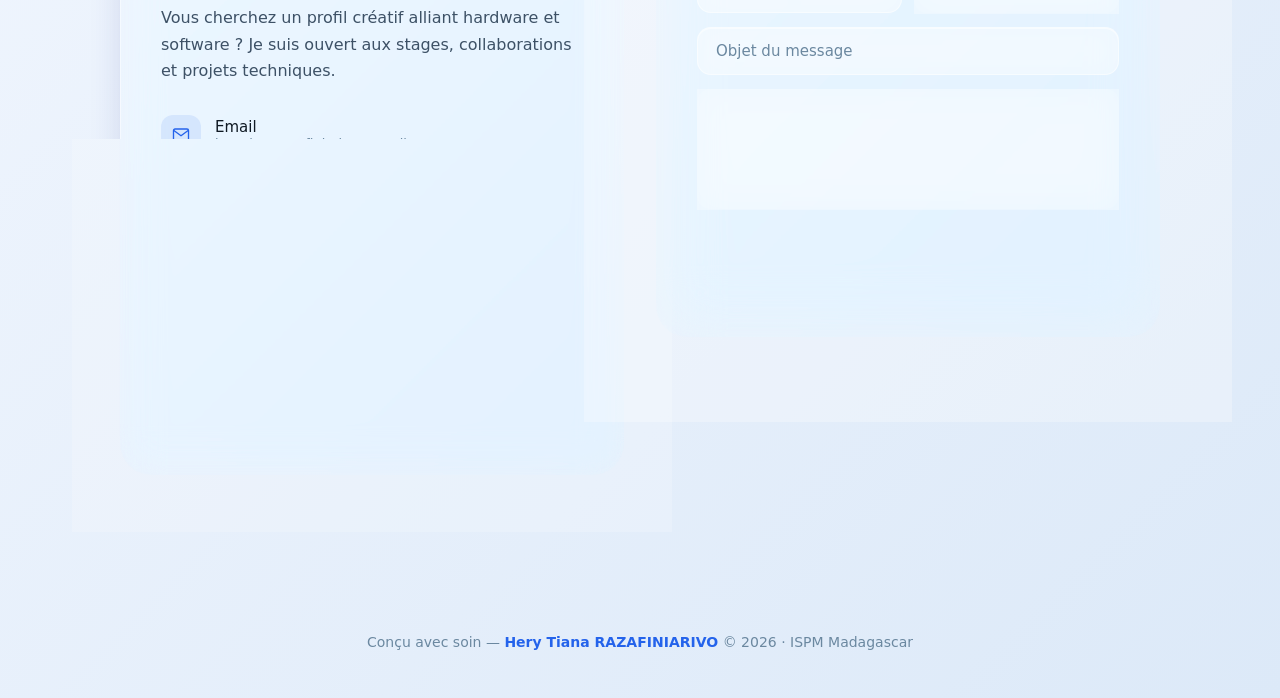
==== commit 6555ebb4: "maj du portfolio" ====
--- a/index.html
+++ b/index.html
@@ -1,733 +1,378 @@
-<!DOCTYPE html>
-<html lang="fr">
-<head>
-<meta charset="UTF-8">
-<meta name="viewport" content="width=device-width, initial-scale=1.0, viewport-fit=cover">
-<title>Hery Tiana RAZAFINIARIVO — Génie Électromécanique & IoT | Portfolio</title>
-
-<!-- ═══ SEO PRIMAIRE ═══ -->
-<meta name="description" content="Portfolio de Hery Tiana RAZAFINIARIVO, étudiant en Génie Électromécanique et Informatique Industrielle à l'ISPM Madagascar. Spécialisé en IoT, robotique, systèmes embarqués et développement Android.">
-<meta name="keywords" content="Hery Tiana, Natianah, portfolio, électromécanique, informatique industrielle, IoT, robotique, Arduino, ESP8266, ISPM Madagascar, systèmes embarqués">
-<meta name="author" content="Hery Tiana RAZAFINIARIVO">
-<meta name="robots" content="index, follow">
-<link rel="canonical" href="https://natianah.github.io/">
-
-<!-- ═══ OPEN GRAPH ═══ -->
-<meta property="og:type" content="website">
-<meta property="og:url" content="https://natianah.github.io/">
-<meta property="og:title" content="Hery Tiana RAZAFINIARIVO — Portfolio Ingénierie">
-<meta property="og:description" content="Étudiant en Génie Électromécanique & Informatique Industrielle à l'ISPM Madagascar. Projets IoT, robotique, systèmes embarqués.">
-<meta property="og:image" content="https://natianah.github.io/profil.jpg">
-<meta property="og:image:width" content="1200">
-<meta property="og:image:height" content="630">
-<meta property="og:locale" content="fr_FR">
-<meta property="og:site_name" content="Hery Tiana — Portfolio">
-
-<!-- ═══ TWITTER CARD ═══ -->
-<meta name="twitter:card" content="summary_large_image">
-<meta name="twitter:title" content="Hery Tiana RAZAFINIARIVO — Portfolio Ingénierie">
-<meta name="twitter:description" content="Étudiant en Génie Électromécanique & IoT à l'ISPM Madagascar.">
-<meta name="twitter:image" content="https://natianah.github.io/profil.jpg">
-
-<!-- ═══ FAVICON ═══ -->
-<link rel="icon" type="image/svg+xml" href="favicon.svg">
-<link rel="alternate icon" type="image/png" href="profil.jpg">
-<link rel="apple-touch-icon" href="favicon.svg">
-<meta name="apple-mobile-web-app-capable" content="yes">
-<meta name="apple-mobile-web-app-status-bar-style" content="default">
-<meta name="apple-mobile-web-app-title" content="HT Portfolio">
-<meta name="theme-color" content="#2463eb">
-<meta name="msapplication-TileColor" content="#2463eb">
-
-<!-- ═══ DONNÉES STRUCTURÉES ═══ -->
-<script type="application/ld+json">
-{
-  "@context": "https://schema.org",
-  "@type": "Person",
-  "name": "Hery Tiana RAZAFINIARIVO",
-  "alternateName": "Natianah",
-  "url": "https://natianah.github.io/",
-  "image": "https://natianah.github.io/profil.jpg",
-  "jobTitle": "Étudiant en Génie Électromécanique et Informatique Industrielle",
-  "worksFor": { "@type": "Organization", "name": "ISPM Madagascar" },
-  "address": { "@type": "PostalAddress", "addressLocality": "Antananarivo", "addressCountry": "MG" },
-  "email": "herytianarazafiniarivo@gmail.com",
-  "telephone": "+261327353371",
-  "knowsAbout": ["IoT", "Robotique", "Systèmes embarqués", "Arduino", "ESP8266", "Python", "C++", "SolidWorks", "AutoCAD", "KiCad"],
-  "knowsLanguage": ["fr", "en", "mg"],
-  "sameAs": ["https://natianah.github.io/"]
-}
-</script>
-
-<style>
-  *, *::before, *::after { box-sizing: border-box; margin: 0; padding: 0; }
-
-  :root {
-    --glass-bg: rgba(255,255,255,0.18);
-    --glass-bg-strong: rgba(255,255,255,0.28);
-    --glass-border: rgba(255,255,255,0.45);
-    --glass-shadow: 0 8px 32px rgba(31,38,135,0.13);
-    --text-primary: #0f1923;
-    --text-secondary: #3d5166;
-    --text-muted: #6b88a0;
-    --accent: #2463eb;
-    --radius-md: 16px;
-    --radius-lg: 24px;
-    --radius-xl: 32px;
-    --section-pad-v: clamp(60px, 10vw, 110px);
-    --section-pad-h: clamp(16px, 5vw, 40px);
-    --max-w: 1060px;
-    --bg-grad: linear-gradient(135deg, #c8daf6 0%, #e8f0fe 30%, #f4f8ff 60%, #dce9f8 100%);
-    --body-bg: transparent;
-    --body-color: var(--text-primary);
-    --nav-bg: rgba(255,255,255,0.22);
-  }
-
-  /* ── MODE SOMBRE ── */
-  [data-theme="dark"] {
-    --glass-bg: rgba(30,41,59,0.45);
-    --glass-bg-strong: rgba(30,41,59,0.6);
-    --glass-border: rgba(148,163,184,0.25);
-    --glass-shadow: 0 8px 32px rgba(0,0,0,0.35);
-    --text-primary: #f1f5f9;
-    --text-secondary: #cbd5e1;
-    --text-muted: #94a3b8;
-    --accent: #60a5fa;
-    --bg-grad: linear-gradient(135deg, #0f172a 0%, #1e293b 30%, #1e2745 60%, #111827 100%);
-    --nav-bg: rgba(15,23,42,0.55);
-  }
-
-  html { scroll-behavior: smooth; }
-
-  body {
-    font-family: 'Segoe UI', system-ui, -apple-system, sans-serif;
-    background: var(--bg-grad);
-    min-height: 100vh;
-    color: var(--text-primary);
-    overflow-x: hidden;
-    transition: background 0.4s ease, color 0.4s ease;
-  }
-
-  /* ── BLOBS ── */
-  .bg-blob { position: fixed; border-radius: 50%; filter: blur(80px); opacity: 0.35; pointer-events: none; z-index: 0; transition: opacity 0.4s; }
-  [data-theme="dark"] .bg-blob { opacity: 0.25; }
-  .blob1 { width: clamp(200px,50vw,500px); height: clamp(200px,50vw,500px); background: radial-gradient(circle, #93c5fd, #3b82f6); top: -100px; left: -100px; animation: float1 12s ease-in-out infinite; }
-  .blob2 { width: clamp(180px,40vw,400px); height: clamp(180px,40vw,400px); background: radial-gradient(circle, #a5b4fc, #6366f1); bottom: 100px; right: -80px; animation: float2 15s ease-in-out infinite; }
-  .blob3 { width: clamp(150px,30vw,300px); height: clamp(150px,30vw,300px); background: radial-gradient(circle, #bfdbfe, #60a5fa); top: 50%; left: 40%; animation: float3 10s ease-in-out infinite; }
-
-  @keyframes float1 { 0%,100%{transform:translate(0,0) scale(1)} 50%{transform:translate(40px,30px) scale(1.08)} }
-  @keyframes float2 { 0%,100%{transform:translate(0,0) scale(1)} 50%{transform:translate(-30px,-40px) scale(1.05)} }
-  @keyframes float3 { 0%,100%{transform:translate(0,0) scale(1)} 50%{transform:translate(20px,-20px) scale(0.95)} }
-
-  /* ── GLASS ── */
-  .glass { background: var(--glass-bg); backdrop-filter: blur(20px) saturate(180%); -webkit-backdrop-filter: blur(20px) saturate(180%); border: 1px solid var(--glass-border); box-shadow: var(--glass-shadow), inset 0 1px 0 rgba(255,255,255,0.6); transition: background 0.4s, border 0.4s; }
-  [data-theme="dark"] .glass { box-shadow: var(--glass-shadow), inset 0 1px 0 rgba(255,255,255,0.06); }
-  .glass-strong { background: var(--glass-bg-strong); backdrop-filter: blur(30px) saturate(200%); -webkit-backdrop-filter: blur(30px) saturate(200%); border: 1px solid rgba(255,255,255,0.55); box-shadow: 0 12px 48px rgba(36,99,235,0.12), inset 0 1px 0 rgba(255,255,255,0.7); transition: background 0.4s, border 0.4s; }
-  [data-theme="dark"] .glass-strong { border-color: rgba(148,163,184,0.3); box-shadow: 0 12px 48px rgba(0,0,0,0.4), inset 0 1px 0 rgba(255,255,255,0.05); }
-
-  /* ── NAV ── */
-  nav {
-    position: fixed; top: 16px; left: 50%; transform: translateX(-50%);
-    z-index: 100; border-radius: 50px;
-    padding: 10px clamp(16px,4vw,28px);
-    display: flex; align-items: center; gap: clamp(14px,3vw,32px);
-    background: var(--nav-bg); backdrop-filter: blur(24px) saturate(180%); -webkit-backdrop-filter: blur(24px) saturate(180%);
-    border: 1px solid var(--glass-border);
-    box-shadow: 0 4px 24px rgba(36,99,235,0.10), inset 0 1px 0 rgba(255,255,255,0.65);
-    max-width: calc(100vw - 32px); width: max-content;
-    transition: background 0.4s, border 0.4s;
-  }
-  .nav-brand { font-weight: 700; font-size: clamp(13px,2vw,15px); color: var(--accent); letter-spacing: -0.3px; white-space: nowrap; }
-  .nav-links { display: flex; gap: clamp(12px,2vw,24px); align-items: center; }
-  .nav-links a { font-size: clamp(12px,1.5vw,14px); color: var(--text-secondary); text-decoration: none; font-weight: 500; transition: color 0.2s; white-space: nowrap; }
-  .nav-links a:hover { color: var(--accent); }
-
-  /* Toggle thème */
-  .theme-toggle {
-    width: 36px; height: 36px; border-radius: 50%; border: 1px solid var(--glass-border);
-    background: rgba(255,255,255,0.25); backdrop-filter: blur(10px);
-    display: flex; align-items: center; justify-content: center; cursor: pointer;
-    font-size: 16px; flex-shrink: 0; transition: transform 0.2s, background 0.3s;
-  }
-  .theme-toggle:hover { transform: scale(1.1); }
-  .theme-toggle:active { transform: scale(0.95); }
-
-  /* Hamburger */
-  .nav-hamburger {
-    display: none; flex-direction: column; gap: 5px; cursor: pointer;
-    width: 24px; height: 18px; justify-content: center; flex-shrink: 0;
-  }
-  .nav-hamburger span { display: block; width: 100%; height: 2px; background: var(--text-primary); border-radius: 2px; transition: transform 0.3s, opacity 0.3s; }
-  .nav-hamburger.open span:nth-child(1) { transform: translateY(7px) rotate(45deg); }
-  .nav-hamburger.open span:nth-child(2) { opacity: 0; }
-  .nav-hamburger.open span:nth-child(3) { transform: translateY(-7px) rotate(-45deg); }
-
-  .mobile-menu {
-    position: fixed; top: 70px; left: 50%; transform: translateX(-50%) translateY(-12px);
-    z-index: 99; width: calc(100vw - 32px); max-width: 320px;
-    background: var(--nav-bg); backdrop-filter: blur(24px) saturate(180%); -webkit-backdrop-filter: blur(24px) saturate(180%);
-    border: 1px solid var(--glass-border); border-radius: 24px;
-    padding: 20px; display: flex; flex-direction: column; gap: 14px;
-    box-shadow: 0 12px 40px rgba(36,99,235,0.18);
-    opacity: 0; pointer-events: none; transition: opacity 0.25s, transform 0.25s;
-  }
-  .mobile-menu.open { opacity: 1; pointer-events: auto; transform: translateX(-50%) translateY(0); }
-  .mobile-menu a { font-size: 15px; font-weight: 600; color: var(--text-primary); text-decoration: none; padding: 10px 14px; border-radius: 12px; transition: background 0.2s; }
-  .mobile-menu a:active { background: rgba(36,99,235,0.12); }
-
-  /* ── LAYOUT ── */
-  main { position: relative; z-index: 1; }
-  section { padding: var(--section-pad-v) var(--section-pad-h); max-width: var(--max-w); margin: 0 auto; }
-
-  /* ── HERO ── */
-  #hero {
-    min-height: 100svh;
-    display: flex; align-items: center;
-    padding-top: clamp(90px, 14vw, 120px);
-    gap: clamp(30px, 5vw, 60px);
-    max-width: var(--max-w); margin: 0 auto;
-    padding-left: var(--section-pad-h); padding-right: var(--section-pad-h);
-  }
-  .hero-left { flex: 1; display: flex; flex-direction: column; align-items: flex-start; min-width: 0; }
-  .hero-right { flex-shrink: 0; display: flex; justify-content: center; align-items: center; }
-
-  .hero-badge {
-    display: inline-flex; align-items: center; gap: 6px;
-    padding: 6px 16px; border-radius: 50px; font-size: clamp(11px,1.5vw,13px); font-weight: 600; color: var(--accent);
-    background: rgba(219,234,254,0.7); border: 1px solid rgba(147,197,253,0.5);
-    backdrop-filter: blur(12px); margin-bottom: 20px; letter-spacing: 0.3px;
-  }
-  [data-theme="dark"] .hero-badge { background: rgba(96,165,250,0.15); border-color: rgba(96,165,250,0.3); }
-  .hero-badge::before { content:''; display:block; width:8px; height:8px; border-radius:50%; background:var(--accent); animation:pulse 2s infinite; }
-  @keyframes pulse { 0%,100%{opacity:1} 50%{opacity:0.4} }
-
-  h1 { font-size: clamp(34px, 6vw, 72px); font-weight: 800; line-height: 1.05; letter-spacing: -2px; color: var(--text-primary); margin-bottom: 16px; }
-  h1 span { color: var(--accent); }
-  .hero-sub { font-size: clamp(15px, 2vw, 18px); color: var(--text-secondary); max-width: 520px; line-height: 1.6; margin-bottom: 32px; font-weight: 400; }
-
-  .hero-cta { display: flex; gap: 12px; flex-wrap: wrap; }
-  .scroll-hint { margin-top: clamp(32px,5vw,56px); display: flex; align-items: center; gap: 10px; font-size: 13px; color: var(--text-muted); }
-  .scroll-line { width: 40px; height: 1px; background: var(--text-muted); opacity: 0.5; }
-
-  /* ── PHOTO DE PROFIL ── */
-  .profile-frame { position: relative; width: clamp(180px, 25vw, 300px); height: clamp(180px, 25vw, 300px); }
-  .profile-ring { position: absolute; inset: -8px; border-radius: 50%; background: conic-gradient(from 0deg, #2463eb, #a5b4fc, #60a5fa, #2463eb); animation: spin 6s linear infinite; padding: 3px; }
-  @keyframes spin { to { transform: rotate(360deg); } }
-  .profile-ring-inner { width: 100%; height: 100%; border-radius: 50%; background: linear-gradient(135deg, #e8f0fe, #f4f8ff); }
-  [data-theme="dark"] .profile-ring-inner { background: linear-gradient(135deg, #1e293b, #0f172a); }
-  .profile-photo-wrap { position: absolute; inset: 0; border-radius: 50%; overflow: hidden; background: rgba(255,255,255,0.3); backdrop-filter: blur(20px) saturate(180%); border: 3px solid rgba(255,255,255,0.7); box-shadow: 0 16px 48px rgba(36,99,235,0.2), inset 0 2px 0 rgba(255,255,255,0.8); display: flex; align-items: center; justify-content: center; }
-  .profile-photo-wrap img { width: 100%; height: 100%; object-fit: cover; border-radius: 50%; display: block; }
-  .profile-badge { position: absolute; bottom: clamp(4px,2vw,12px); right: clamp(-8px,2vw,-12px); background: rgba(255,255,255,0.9); backdrop-filter: blur(16px); border: 1px solid rgba(255,255,255,0.7); border-radius: 50px; padding: 6px 14px; display: flex; align-items: center; gap: 8px; box-shadow: 0 4px 16px rgba(36,99,235,0.15); font-size: clamp(11px,1.5vw,13px); font-weight: 600; color: var(--text-primary); white-space: nowrap; }
-  [data-theme="dark"] .profile-badge { background: rgba(30,41,59,0.85); border-color: rgba(148,163,184,0.3); }
-  .profile-badge-dot { width: 8px; height: 8px; border-radius: 50%; background: #22c55e; animation: pulse 2s infinite; flex-shrink: 0; }
-
-  /* ── TITRES ── */
-  .section-eyebrow { font-size: 12px; font-weight: 700; letter-spacing: 2px; text-transform: uppercase; color: var(--accent); margin-bottom: 12px; }
-  h2 { font-size: clamp(26px, 4vw, 46px); font-weight: 800; letter-spacing: -1px; color: var(--text-primary); line-height: 1.1; margin-bottom: clamp(28px,5vw,48px); }
-
-  /* ── À PROPOS ── */
-  .about-grid { display: grid; grid-template-columns: 1fr 1fr; gap: clamp(20px,4vw,32px); align-items: center; }
-  .about-card { border-radius: var(--radius-xl); padding: clamp(24px,4vw,40px); }
-  .about-text { font-size: clamp(15px,2vw,17px); line-height: 1.75; color: var(--text-secondary); }
-  .about-text strong { color: var(--text-primary); font-weight: 700; }
-
-  .stats-col { display: flex; flex-direction: column; gap: clamp(12px,2vw,20px); }
-  .stat-card { border-radius: var(--radius-lg); padding: clamp(16px,3vw,28px); display: flex; align-items: center; gap: 16px; }
-  .stat-icon { width: 48px; height: 48px; border-radius: 14px; background: rgba(36,99,235,0.12); display: flex; align-items: center; justify-content: center; font-size: 22px; flex-shrink: 0; }
-  .stat-num { font-size: clamp(22px,4vw,28px); font-weight: 800; color: var(--accent); letter-spacing: -1px; }
-  .stat-label { font-size: 13px; color: var(--text-secondary); font-weight: 500; }
-
-  .langs { display: flex; gap: 10px; margin-top: 24px; flex-wrap: wrap; }
-  .lang-pill { display: flex; align-items: center; gap: 8px; padding: 7px 14px; border-radius: 50px; background: rgba(255,255,255,0.4); border: 1px solid rgba(255,255,255,0.6); backdrop-filter: blur(10px); font-size: 13px; font-weight: 600; color: var(--text-primary); }
-  [data-theme="dark"] .lang-pill { background: rgba(148,163,184,0.1); border-color: rgba(148,163,184,0.25); }
-  .lang-flag { font-size: 18px; }
-
-  /* ── FORMATION (nouvelle section) ── */
-  .education-grid { display: grid; grid-template-columns: repeat(auto-fit, minmax(min(260px, 100%), 1fr)); gap: clamp(14px,2vw,20px); }
-  .edu-card { border-radius: var(--radius-lg); padding: clamp(20px,3vw,26px); display: flex; gap: 16px; align-items: flex-start; transition: transform 0.25s; }
-  .edu-card:hover { transform: translateY(-3px); }
-  .edu-icon { width: 46px; height: 46px; border-radius: 13px; background: rgba(36,99,235,0.12); display: flex; align-items: center; justify-content: center; font-size: 20px; flex-shrink: 0; }
-  .edu-title { font-size: 15px; font-weight: 700; color: var(--text-primary); margin-bottom: 4px; }
-  .edu-sub { font-size: 13px; color: var(--text-secondary); line-height: 1.5; }
-  .edu-year { font-size: 11px; color: var(--accent); font-weight: 700; text-transform: uppercase; letter-spacing: 0.5px; margin-top: 6px; display: inline-block; }
-
-  /* ── COMPÉTENCES ── */
-  .skills-grid { display: grid; grid-template-columns: repeat(auto-fit, minmax(min(240px, 100%), 1fr)); gap: clamp(14px,2vw,20px); }
-  .skill-card { border-radius: var(--radius-lg); padding: clamp(20px,3vw,28px); transition: transform 0.25s; cursor: default; }
-  .skill-card:hover { transform: translateY(-4px); }
-  .skill-icon { font-size: clamp(26px,4vw,32px); margin-bottom: 14px; display: block; }
-  .skill-title { font-size: clamp(15px,2vw,17px); font-weight: 700; color: var(--text-primary); margin-bottom: 8px; }
-  .skill-desc { font-size: 14px; color: var(--text-secondary); line-height: 1.6; }
-  .skill-tags { margin-top: 14px; display: flex; flex-wrap: wrap; gap: 6px; }
-  .tag { padding: 4px 12px; border-radius: 50px; font-size: 12px; font-weight: 600; background: rgba(36,99,235,0.10); color: var(--accent); border: 1px solid rgba(36,99,235,0.15); }
-  [data-theme="dark"] .tag { background: rgba(96,165,250,0.12); border-color: rgba(96,165,250,0.25); }
-
-  /* ── PROJETS ── */
-  .projects-grid { display: grid; grid-template-columns: repeat(auto-fit, minmax(min(300px, 100%), 1fr)); gap: clamp(16px,3vw,24px); }
-  .project-card { border-radius: var(--radius-xl); padding: clamp(22px,4vw,32px); transition: transform 0.25s; }
-  .project-card:hover { transform: translateY(-5px); }
-  .project-tag { display: inline-block; padding: 4px 14px; border-radius: 50px; font-size: 11px; font-weight: 700; letter-spacing: 0.8px; text-transform: uppercase; background: rgba(36,99,235,0.12); color: var(--accent); margin-bottom: 14px; }
-  .project-title { font-size: clamp(17px,2.5vw,20px); font-weight: 800; color: var(--text-primary); margin-bottom: 10px; letter-spacing: -0.3px; }
-  .project-desc { font-size: 14px; color: var(--text-secondary); line-height: 1.65; margin-bottom: 16px; }
-  .project-link { font-size: 14px; font-weight: 600; color: var(--accent); text-decoration: none; display: inline-flex; align-items: center; gap: 6px; transition: gap 0.2s; }
-  .project-link:hover { gap: 10px; }
-  .project-tech { display: flex; flex-wrap: wrap; gap: 6px; margin-top: 14px; }
-
-  /* ── CONTACT ── */
-  .contact-wrapper { display: grid; grid-template-columns: 1fr 1fr; gap: clamp(20px,4vw,32px); align-items: start; }
-  .contact-card { border-radius: var(--radius-xl); padding: clamp(24px,4vw,40px); }
-  .contact-info h3 { font-size: clamp(20px,3vw,24px); font-weight: 800; letter-spacing: -0.5px; color: var(--text-primary); margin-bottom: 12px; }
-  .contact-info p { font-size: clamp(14px,2vw,16px); color: var(--text-secondary); line-height: 1.65; margin-bottom: 24px; }
-  .contact-item { display: flex; align-items: center; gap: 14px; margin-bottom: 16px; text-decoration: none; border-radius: 14px; padding: 6px; margin-left: -6px; transition: background 0.2s; }
-  a.contact-item:hover { background: rgba(36,99,235,0.07); }
-  .contact-item-icon { width: 40px; height: 40px; border-radius: 12px; background: rgba(36,99,235,0.10); display: flex; align-items: center; justify-content: center; font-size: 18px; flex-shrink: 0; }
-  .contact-item-text { font-size: 15px; font-weight: 500; color: var(--text-primary); }
-  .contact-item-sub { font-size: 13px; color: var(--text-muted); word-break: break-all; }
-
-  /* ── FORMULAIRE ── */
-  .form-group { display: flex; flex-direction: column; gap: 14px; }
-  .form-row { display: grid; grid-template-columns: 1fr 1fr; gap: 12px; }
-  input, textarea {
-    width: 100%; padding: 14px 18px; border-radius: 14px; font-size: 15px;
-    background: rgba(255,255,255,0.3); backdrop-filter: blur(16px);
-    border: 1px solid rgba(255,255,255,0.5);
-    color: var(--text-primary); font-family: inherit;
-    outline: none; transition: border 0.2s, box-shadow 0.2s, background 0.3s;
-    box-shadow: inset 0 1px 0 rgba(255,255,255,0.5);
-    -webkit-appearance: none;
-  }
-  [data-theme="dark"] input, [data-theme="dark"] textarea { background: rgba(15,23,42,0.4); border-color: rgba(148,163,184,0.25); }
-  input::placeholder, textarea::placeholder { color: var(--text-muted); }
-  input:focus, textarea:focus { border-color: rgba(36,99,235,0.4); box-shadow: 0 0 0 3px rgba(36,99,235,0.10), inset 0 1px 0 rgba(255,255,255,0.5); }
-  textarea { resize: vertical; min-height: 120px; }
-
-  /* ── BOUTONS ── */
-  .btn-primary { padding: 14px 28px; border-radius: 50px; font-size: 15px; font-weight: 600; background: var(--accent); color: #fff; border: none; cursor: pointer; text-decoration: none; display: inline-block; box-shadow: 0 4px 20px rgba(36,99,235,0.35); transition: transform 0.2s, box-shadow 0.2s; text-align: center; touch-action: manipulation; }
-  .btn-primary:hover, .btn-primary:active { transform: translateY(-2px); box-shadow: 0 8px 28px rgba(36,99,235,0.45); }
-  .btn-glass { padding: 14px 28px; border-radius: 50px; font-size: 15px; font-weight: 600; color: var(--text-primary); text-decoration: none; display: inline-block; background: rgba(255,255,255,0.3); backdrop-filter: blur(16px); border: 1px solid rgba(255,255,255,0.5); box-shadow: 0 2px 12px rgba(36,99,235,0.08), inset 0 1px 0 rgba(255,255,255,0.6); transition: transform 0.2s, background 0.2s; cursor: pointer; touch-action: manipulation; }
-  [data-theme="dark"] .btn-glass { background: rgba(148,163,184,0.1); border-color: rgba(148,163,184,0.25); }
-  .btn-glass:hover, .btn-glass:active { transform: translateY(-2px); background: rgba(255,255,255,0.42); }
-  .btn-full { width: 100%; }
-  .btn-whatsapp { background: #25d366; box-shadow: 0 4px 20px rgba(37,211,102,0.35); }
-
-  /* ── FOOTER ── */
-  footer { text-align: center; padding: clamp(32px,6vw,48px) var(--section-pad-h); font-size: 14px; color: var(--text-muted); position: relative; z-index: 1; }
-  footer span { color: var(--accent); font-weight: 600; }
-
-  /* ── REVEAL ── */
-  .reveal { opacity: 0; transform: translateY(30px); transition: opacity 0.6s ease, transform 0.6s ease; }
-  .reveal.visible { opacity: 1; transform: none; }
-
-  /* ════ BREAKPOINTS ════ */
-  @media (max-width: 1024px) {
-    .profile-frame { width: clamp(200px, 22vw, 260px); height: clamp(200px, 22vw, 260px); }
-  }
-
-  @media (max-width: 768px) {
-    .nav-links { display: none; }
-    .nav-hamburger { display: flex; }
-    #hero { flex-direction: column-reverse; align-items: center; text-align: center; gap: 36px; padding-top: 100px; }
-    .hero-left { align-items: center; }
-    .hero-sub { max-width: 100%; }
-    .profile-frame { width: 200px; height: 200px; }
-    .scroll-hint { justify-content: center; }
-    .about-grid, .contact-wrapper { grid-template-columns: 1fr; }
-    .form-row { grid-template-columns: 1fr; }
-  }
-
-  @media (max-width: 480px) {
-    nav { top: 10px; padding: 8px 16px; gap: 12px; }
-    h1 { letter-spacing: -1px; }
-    .hero-cta { flex-direction: column; width: 100%; }
-    .hero-cta .btn-primary, .hero-cta .btn-glass { width: 100%; text-align: center; }
-    .profile-frame { width: 170px; height: 170px; }
-    .profile-badge { font-size: 11px; padding: 5px 12px; right: -4px; bottom: 4px; }
-    .skill-card, .project-card { padding: 20px; }
-    .about-card, .contact-card { padding: 22px; }
-    .stat-card { padding: 16px 18px; }
-    .skills-grid, .projects-grid, .education-grid { grid-template-columns: 1fr; }
-    textarea { min-height: 100px; }
-  }
-
-  @media (max-width: 360px) {
-    :root { --section-pad-h: 14px; }
-    h1 { font-size: 30px; }
-    .profile-frame { width: 150px; height: 150px; }
-  }
-
-  @media (min-width: 1200px) {
-    :root { --max-w: 1120px; }
-    .profile-frame { width: 300px; height: 300px; }
-  }
-
-  @media (prefers-reduced-motion: reduce) {
-    .bg-blob, .profile-ring, .hero-badge::before, .profile-badge-dot { animation: none !important; }
-    .reveal { opacity: 1; transform: none; }
-  }
-
-  @media (hover: none) {
-    .nav-links a, .btn-primary, .btn-glass, .project-link { min-height: 44px; display: inline-flex; align-items: center; }
-    .skill-card:hover, .project-card:hover, .edu-card:hover { transform: none; }
-  }
-</style>
-</head>
-<body>
-
-<div class="bg-blob blob1"></div>
-<div class="bg-blob blob2"></div>
-<div class="bg-blob blob3"></div>
-
-<nav>
-  <div class="nav-brand">Hery_Tiana.portfolio</div>
-  <div class="nav-links">
-    <a href="#about">À propos</a>
-    <a href="#education">Formation</a>
-    <a href="#skills">Compétences</a>
-    <a href="#projects">Projets</a>
-    <a href="#contact">Contact</a>
-  </div>
-  <button class="theme-toggle" id="themeToggle" aria-label="Changer de thème" title="Changer de thème">🌙</button>
-  <div class="nav-hamburger" id="hamburger" aria-label="Menu" role="button">
-    <span></span><span></span><span></span>
-  </div>
-</nav>
-
-<div class="mobile-menu" id="mobileMenu">
-  <a href="#about">À propos</a>
-  <a href="#education">Formation</a>
-  <a href="#skills">Compétences</a>
-  <a href="#projects">Projets</a>
-  <a href="#contact">Contact</a>
-</div>
-
-<main>
-  <!-- ── HERO ── -->
-  <section id="hero">
-    <div class="hero-left">
-      <div class="hero-badge">Disponible pour stages & opportunités</div>
-      <h1>Hery Tiana<br><span>RAZAFINIARIVO</span></h1>
-      <p class="hero-sub">Étudiant en 3e année de licence en Génie Électromécanique & Informatique Industrielle à l'ISPM Madagascar — passionné par l'IoT, la robotique et les systèmes intelligents.</p>
-      <div class="hero-cta">
-        <a href="#projects" class="btn-primary">Voir mes projets</a>
-        <a href="#contact" class="btn-glass">Me contacter</a>
-      </div>
-      <div class="scroll-hint">
-        <div class="scroll-line"></div>
-        <span>défiler pour découvrir</span>
-      </div>
-    </div>
-    <div class="hero-right">
-      <div class="profile-frame">
-        <div class="profile-ring"><div class="profile-ring-inner"></div></div>
-        <div class="profile-photo-wrap">
-          <img src="profil.jpg" alt="Hery Tiana RAZAFINIARIVO">
-        </div>
-        <div class="profile-badge">
-          <div class="profile-badge-dot"></div>
-          Ouvert aux opportunités
-        </div>
-      </div>
-    </div>
-  </section>
-
-  <!-- ── À PROPOS ── -->
-  <section id="about">
-    <div class="section-eyebrow">À propos</div>
-    <h2>Qui suis-je ?</h2>
-    <div class="about-grid reveal">
-      <div class="about-card glass-strong">
-        <p class="about-text">
-          Je suis <strong>Hery Tiana (Natianah)</strong>, étudiant malgache en <strong>Génie Électromécanique et Informatique Industrielle</strong> à l'ISPM Madagascar.<br><br>
-          Mon profil est orienté <strong>ingénierie pratique</strong> : je construis des projets concrets alliant électronique, robotique, IoT et logiciel. Je suis fasciné par la convergence entre le monde physique et le numérique, et je rêve de travailler dans l'<strong>aéronautique</strong>. ✈️
-        </p>
-        <div class="langs">
-          <div class="lang-pill"><span class="lang-flag">🇲🇬</span> Malgache</div>
-          <div class="lang-pill"><span class="lang-flag">🇫🇷</span> Français</div>
-          <div class="lang-pill"><span class="lang-flag">🇺🇸</span> Anglais</div>
-        </div>
-      </div>
-      <div class="stats-col">
-        <div class="stat-card glass">
-          <div class="stat-icon">🎓</div>
-          <div>
-            <div class="stat-num">L3</div>
-            <div class="stat-label">Licence Génie Électromécanique — ISPM</div>
-          </div>
-        </div>
-        <div class="stat-card glass">
-          <div class="stat-icon">🚀</div>
-          <div>
-            <div class="stat-num">4+</div>
-            <div class="stat-label">Projets techniques réalisés</div>
-          </div>
-        </div>
-        <div class="stat-card glass">
-          <div class="stat-icon">✈️</div>
-          <div>
-            <div class="stat-num">Vision</div>
-            <div class="stat-label">Aéronautique & systèmes intelligents</div>
-          </div>
-        </div>
-      </div>
-    </div>
-  </section>
-
-  <!-- ── FORMATION (nouvelle section) ── -->
-  <section id="education">
-    <div class="section-eyebrow">Parcours</div>
-    <h2>Formation & certifications</h2>
-    <div class="education-grid">
-      <div class="edu-card glass reveal">
-        <div class="edu-icon">🎓</div>
-        <div>
-          <div class="edu-title">Licence Génie Électromécanique & Informatique Industrielle</div>
-          <div class="edu-sub">ISPM Madagascar — en cours</div>
-          <span class="edu-year">3ᵉ année</span>
-        </div>
-      </div>
-      <div class="edu-card glass reveal" style="transition-delay:0.1s">
-        <div class="edu-icon">📘</div>
-        <div>
-          <div class="edu-title">Baccalauréat Technologique TGI</div>
-          <div class="edu-sub">Technologie Génie Industriel</div>
-        </div>
-      </div>
-      <div class="edu-card glass reveal" style="transition-delay:0.2s">
-        <div class="edu-icon">🇬🇧</div>
-        <div>
-          <div class="edu-title">Certificat d'anglais — Level One</div>
-          <div class="edu-sub">Compétences en anglais professionnel</div>
-        </div>
-      </div>
-      <div class="edu-card glass reveal" style="transition-delay:0.3s">
-        <div class="edu-icon">📞</div>
-        <div>
-          <div class="edu-title">Formation téléconseiller francophone</div>
-          <div class="edu-sub">Communication client & relation francophone</div>
-        </div>
-      </div>
-      <div class="edu-card glass reveal" style="transition-delay:0.4s">
-        <div class="edu-icon">⚡</div>
-        <div>
-          <div class="edu-title">Bases en électricité domestique</div>
-          <div class="edu-sub">Installation et sécurité électrique</div>
-        </div>
-      </div>
-    </div>
-  </section>
-
-  <!-- ── COMPÉTENCES ── -->
-  <section id="skills">
-    <div class="section-eyebrow">Compétences</div>
-    <h2>Ce que je maîtrise</h2>
-    <div class="skills-grid">
-      <div class="skill-card glass reveal">
-        <span class="skill-icon">💻</span>
-        <div class="skill-title">Programmation</div>
-        <p class="skill-desc">Développement embarqué et applicatif, du microcontrôleur au logiciel de supervision.</p>
-        <div class="skill-tags"><span class="tag">Python</span><span class="tag">C++</span><span class="tag">Arduino</span></div>
-      </div>
-      <div class="skill-card glass reveal" style="transition-delay:0.1s">
-        <span class="skill-icon">🌐</span>
-        <div class="skill-title">IoT & Systèmes embarqués</div>
-        <p class="skill-desc">Conception de systèmes connectés avec ESP8266, Arduino, capteurs et modules de communication.</p>
-        <div class="skill-tags"><span class="tag">ESP8266</span><span class="tag">HC-05 BT</span><span class="tag">Modbus</span></div>
-      </div>
-      <div class="skill-card glass reveal" style="transition-delay:0.2s">
-        <span class="skill-icon">📱</span>
-        <div class="skill-title">Développement Android</div>
-        <p class="skill-desc">Applications mobiles pour contrôle de systèmes embarqués, avec communication Bluetooth et interface moderne.</p>
-        <div class="skill-tags"><span class="tag">AIDE</span><span class="tag">Kodular</span><span class="tag">Bluetooth</span></div>
-      </div>
-      <div class="skill-card glass reveal" style="transition-delay:0.3s">
-        <span class="skill-icon">📐</span>
-        <div class="skill-title">CAO & PCB Design</div>
-        <p class="skill-desc">Modélisation mécanique 3D, conception de circuits imprimés et plans industriels.</p>
-        <div class="skill-tags"><span class="tag">SolidWorks</span><span class="tag">AutoCAD</span><span class="tag">KiCad</span></div>
-      </div>
-      <div class="skill-card glass reveal" style="transition-delay:0.4s">
-        <span class="skill-icon">⚡</span>
-        <div class="skill-title">Électronique & Mesure</div>
-        <p class="skill-desc">Capteurs de tension (ZMPT101B), température, modules relais, systèmes de mesure et automatisation.</p>
-        <div class="skill-tags"><span class="tag">Capteurs</span><span class="tag">Relais</span><span class="tag">ZMPT101B</span></div>
-      </div>
-      <div class="skill-card glass reveal" style="transition-delay:0.5s">
-        <span class="skill-icon">🤖</span>
-        <div class="skill-title">Robotique</div>
-        <p class="skill-desc">Conception et contrôle de bras robotiques multi-axes, asservissement de servomoteurs, systèmes mécatroniques.</p>
-        <div class="skill-tags"><span class="tag">Servomoteurs</span><span class="tag">6 DOF</span><span class="tag">Mécatronique</span></div>
-      </div>
-    </div>
-  </section>
-
-  <!-- ── PROJETS ── -->
-  <section id="projects">
-    <div class="section-eyebrow">Projets</div>
-    <h2>Mes réalisations</h2>
-    <div class="projects-grid">
-      <div class="project-card glass-strong reveal">
-        <div class="project-tag">Automatisme</div>
-        <div class="project-title">Distributeur automatique de boissons</div>
-        <p class="project-desc">Système complet avec 3 modes de boisson, sélection via potentiomètre, validation tactile, pompes temporisées, affichage LCD I2C et LEDs d'état.</p>
-        <div class="project-tech"><span class="tag">Arduino</span><span class="tag">LCD I2C</span><span class="tag">C++</span></div>
-        <a href="LIEN_DRIVE_1" target="_blank" rel="noopener" class="project-link">📄 Voir le PDF →</a>
-      </div>
-      <div class="project-card glass-strong reveal" style="transition-delay:0.1s">
-        <div class="project-tag">IoT Mobile</div>
-        <div class="project-title">Smart Juice — App Android IoT</div>
-        <p class="project-desc">Application Android de contrôle de machine via Bluetooth HC-05 : interface dark mode, contrôle vocal et manuel, historique utilisateur.</p>
-        <div class="project-tech"><span class="tag">AIDE</span><span class="tag">HC-05</span><span class="tag">Android</span></div>
-        <a href="LIEN_DRIVE_2" target="_blank" rel="noopener" class="project-link">📄 Voir le PDF →</a>
-      </div>
-      <div class="project-card glass-strong reveal" style="transition-delay:0.2s">
-        <div class="project-tag">Robotique</div>
-        <div class="project-title">Bras robotique 6 DOF</div>
-        <p class="project-desc">Bras articulé à 6 servomoteurs et pince de manipulation, contrôlé via application mobile. Expérimentation robotique et contrôle multi-axes.</p>
-        <div class="project-tech"><span class="tag">Arduino</span><span class="tag">Servos</span><span class="tag">Mobile</span></div>
-        <a href="LIEN_DRIVE_3" target="_blank" rel="noopener" class="project-link">📄 Voir le PDF →</a>
-      </div>
-      <div class="project-card glass-strong reveal" style="transition-delay:0.3s">
-        <div class="project-tag">Maison connectée</div>
-        <div class="project-title">Gestion électrique IoT domestique</div>
-        <p class="project-desc">Système intelligent connecté via ESP8266 WiFi : contrôle d'appareils par relais, surveillance de tension et température, supervision à distance.</p>
-        <div class="project-tech"><span class="tag">ESP8266</span><span class="tag">WiFi</span><span class="tag">ZMPT101B</span></div>
-        <a href="LIEN_DRIVE_4" target="_blank" rel="noopener" class="project-link">📄 Voir le PDF →</a>
-      </div>
-    </div>
-  </section>
-
-  <!-- ── CONTACT ── -->
-  <section id="contact">
-    <div class="section-eyebrow">Contact</div>
-    <h2>Travaillons ensemble</h2>
-    <div class="contact-wrapper reveal">
-      <div class="contact-info contact-card glass">
-        <h3>Restons en contact</h3>
-        <p>Vous cherchez un profil créatif alliant hardware et software ? Je suis ouvert aux stages, collaborations et projets techniques.</p>
-
-        <a href="mailto:herytianarazafiniarivo@gmail.com" class="contact-item">
-          <div class="contact-item-icon">📧</div>
-          <div>
-            <div class="contact-item-text">Email</div>
-            <div class="contact-item-sub">herytianarazafiniarivo@gmail.com</div>
-          </div>
-        </a>
-
-        <div class="contact-item">
-          <div class="contact-item-icon">📍</div>
-          <div>
-            <div class="contact-item-text">Localisation</div>
-            <div class="contact-item-sub">Tana V, Madagascar 🇲🇬</div>
-          </div>
-        </div>
-
-        <div class="contact-item">
-          <div class="contact-item-icon">🎓</div>
-          <div>
-            <div class="contact-item-text">Formation</div>
-            <div class="contact-item-sub">ISPM — Génie Électromécanique & Info Industrielle</div>
-          </div>
-        </div>
-
-        <a href="https://wa.me/261327353371" target="_blank" rel="noopener" class="contact-item">
-          <div class="contact-item-icon">💬</div>
-          <div>
-            <div class="contact-item-text">WhatsApp</div>
-            <div class="contact-item-sub">+261 32 73 533 71</div>
-          </div>
-        </a>
-
-        <a href="https://wa.me/261327353371" target="_blank" rel="noopener" class="btn-primary btn-full btn-whatsapp" style="margin-top:8px;">
-          💬 Discuter sur WhatsApp
-        </a>
-      </div>
-
-      <div class="contact-card glass-strong">
-        <div class="form-group">
-          <div class="form-row">
-            <input type="text" id="f-nom" placeholder="Votre nom" required />
-            <input type="email" id="f-email" placeholder="Votre email" required />
-          </div>
-          <input type="text" id="f-objet" placeholder="Objet du message" />
-          <textarea id="f-msg" placeholder="Votre message..."></textarea>
-          <button class="btn-primary btn-full" onclick="envoyerEmail()">✉️ Envoyer le message</button>
-        </div>
-        <p style="margin-top:14px; font-size:12px; color:var(--text-muted); text-align:center;">
-          Le bouton ouvrira votre application mail avec le message pré-rempli.
-        </p>
-      </div>
-    </div>
-  </section>
-</main>
-
-<footer>
-  <p>Conçu avec soin — <span>Hery Tiana RAZAFINIARIVO</span> © 2026 · ISPM Madagascar</p>
-</footer>
-
-<script>
-  // Scroll reveal
-  const reveals = document.querySelectorAll('.reveal');
-  const observer = new IntersectionObserver((entries) => {
-    entries.forEach(e => { if (e.isIntersecting) e.target.classList.add('visible'); });
-  }, { threshold: 0.1 });
-  reveals.forEach(el => observer.observe(el));
-
-  // Smooth nav (desktop + mobile menu links)
-  document.querySelectorAll('a[href^="#"]').forEach(a => {
-    a.addEventListener('click', e => {
-      e.preventDefault();
-      document.querySelector(a.getAttribute('href'))?.scrollIntoView({ behavior: 'smooth' });
-      closeMobileMenu();
-    });
-  });
-
-  // Hamburger menu
-  const hamburger = document.getElementById('hamburger');
-  const mobileMenu = document.getElementById('mobileMenu');
-  function closeMobileMenu() {
-    hamburger.classList.remove('open');
-    mobileMenu.classList.remove('open');
-  }
-  hamburger.addEventListener('click', () => {
-    hamburger.classList.toggle('open');
-    mobileMenu.classList.toggle('open');
-  });
-  document.addEventListener('click', (e) => {
-    if (!mobileMenu.contains(e.target) && !hamburger.contains(e.target)) closeMobileMenu();
-  });
-
-  // Mode sombre avec mémoire en session
-  const themeToggle = document.getElementById('themeToggle');
-  let currentTheme = 'light';
-  function applyTheme(theme) {
-    currentTheme = theme;
-    if (theme === 'dark') {
-      document.documentElement.setAttribute('data-theme', 'dark');
-      themeToggle.textContent = '☀️';
-    } else {
-      document.documentElement.removeAttribute('data-theme');
-      themeToggle.textContent = '🌙';
-    }
-  }
-  // Respecte la préférence système au premier chargement
-  if (window.matchMedia && window.matchMedia('(prefers-color-scheme: dark)').matches) {
-    applyTheme('dark');
-  }
-  themeToggle.addEventListener('click', () => {
-    applyTheme(currentTheme === 'dark' ? 'light' : 'dark');
-  });
-
-  // Email via mailto
-  function envoyerEmail() {
-    const nom   = document.getElementById('f-nom').value.trim();
-    const email = document.getElementById('f-email').value.trim();
-    const objet = document.getElementById('f-objet').value.trim();
-    const msg   = document.getElementById('f-msg').value.trim();
-    if (!nom || !email || !msg) { alert('Merci de remplir au minimum votre nom, email et message.'); return; }
-    const sujet = objet || 'Contact depuis mon portfolio';
-    const corps = `Bonjour Hery Tiana,\n\nVous avez reçu un message depuis votre portfolio :\n\nDe : ${nom}\nEmail : ${email}\n\n${msg}\n\n---\nEnvoyé depuis hery-tiana.portfolio`;
-    window.location.href = `mailto:herytianarazafiniarivo@gmail.com?subject=${encodeURIComponent(sujet)}&body=${encodeURIComponent(corps)}`;
-  }
-</script>
-</body>
-</html>
+<!DOCTYPE html>
+<html lang="fr">
+<head>
+<meta charset="UTF-8">
+<meta name="viewport" content="width=device-width, initial-scale=1.0, viewport-fit=cover">
+<title>Hery Tiana RAZAFINIARIVO — Génie Électromécanique & IoT | Portfolio</title>
+
+<meta name="description" content="Portfolio de Hery Tiana RAZAFINIARIVO, étudiant en Génie Électromécanique et Informatique Industrielle à l'ISPM Madagascar. Spécialisé en IoT, robotique, systèmes embarqués et développement Android.">
+<meta name="keywords" content="Hery Tiana, Natianah, portfolio, électromécanique, informatique industrielle, IoT, robotique, Arduino, ESP8266, ISPM Madagascar, systèmes embarqués">
+<meta name="author" content="Hery Tiana RAZAFINIARIVO">
+<meta name="robots" content="index, follow">
+<link rel="canonical" href="https://natianah.github.io/">
+
+<meta property="og:type" content="website">
+<meta property="og:url" content="https://natianah.github.io/">
+<meta property="og:title" content="Hery Tiana RAZAFINIARIVO — Portfolio Ingénierie">
+<meta property="og:description" content="Étudiant en Génie Électromécanique & Informatique Industrielle à l'ISPM Madagascar. Projets IoT, robotique, systèmes embarqués.">
+<meta property="og:image" content="https://natianah.github.io/assets/profil.jpg">
+<meta property="og:image:width" content="1200">
+<meta property="og:image:height" content="630">
+<meta property="og:locale" content="fr_FR">
+<meta property="og:site_name" content="Hery Tiana — Portfolio">
+
+<meta name="twitter:card" content="summary_large_image">
+<meta name="twitter:title" content="Hery Tiana RAZAFINIARIVO — Portfolio Ingénierie">
+<meta name="twitter:description" content="Étudiant en Génie Électromécanique & IoT à l'ISPM Madagascar.">
+<meta name="twitter:image" content="https://natianah.github.io/assets/profil.jpg">
+
+<link rel="icon" type="image/svg+xml" href="assets/favicon.svg">
+<link rel="alternate icon" type="image/png" href="assets/profil.jpg">
+<link rel="apple-touch-icon" href="assets/favicon.svg">
+<meta name="apple-mobile-web-app-capable" content="yes">
+<meta name="apple-mobile-web-app-status-bar-style" content="default">
+<meta name="apple-mobile-web-app-title" content="HT Portfolio">
+<meta name="theme-color" content="#2463eb">
+<meta name="msapplication-TileColor" content="#2463eb">
+
+<script type="application/ld+json">
+{
+  "@context": "https://schema.org",
+  "@type": "Person",
+  "name": "Hery Tiana RAZAFINIARIVO",
+  "alternateName": "Natianah",
+  "url": "https://natianah.github.io/",
+  "image": "https://natianah.github.io/assets/profil.jpg",
+  "jobTitle": "Étudiant en Génie Électromécanique et Informatique Industrielle",
+  "worksFor": { "@type": "Organization", "name": "ISPM Madagascar" },
+  "address": { "@type": "PostalAddress", "addressLocality": "Antananarivo", "addressCountry": "MG" },
+  "email": "herytianarazafiniarivo@gmail.com",
+  "telephone": "+261327353371",
+  "knowsAbout": ["IoT", "Robotique", "Systèmes embarqués", "Arduino", "ESP8266", "Python", "C++", "SolidWorks", "AutoCAD", "KiCad"],
+  "knowsLanguage": ["fr", "en", "mg"],
+  "sameAs": ["https://natianah.github.io/"]
+}
+</script>
+
+<link rel="stylesheet" href="css/style.css">
+</head>
+<body>
+
+<!-- ═══ SPRITE D'ICÔNES SVG (aucun emoji sur le site) ═══ -->
+<svg style="display:none" aria-hidden="true">
+  <symbol id="i-moon" viewBox="0 0 24 24"><path d="M21 12.79A9 9 0 1111.21 3a7 7 0 009.79 9.79z"/></symbol>
+  <symbol id="i-sun" viewBox="0 0 24 24"><circle cx="12" cy="12" r="4"/><path d="M12 2v2M12 20v2M4.93 4.93l1.41 1.41M17.66 17.66l1.41 1.41M2 12h2M20 12h2M4.93 19.07l1.41-1.41M17.66 6.34l1.41-1.41"/></symbol>
+  <symbol id="i-cap" viewBox="0 0 24 24"><path d="M22 10L12 5 2 10l10 5 10-5z"/><path d="M6 12v5c0 1.5 2.5 3 6 3s6-1.5 6-3v-5"/></symbol>
+  <symbol id="i-rocket" viewBox="0 0 24 24"><path d="M12 2c2.2 2 3.3 5 3.3 8 0 2.2-1.1 4.3-3.3 6.3-2.2-2-3.3-4.1-3.3-6.3 0-3 1.1-6 3.3-8z"/><path d="M9 15.5l-2.5 2.5.7 2.3 2.3-.7M15 15.5l2.5 2.5-.7 2.3-2.3-.7"/><circle cx="12" cy="9" r="1.4"/></symbol>
+  <symbol id="i-plane" viewBox="0 0 24 24"><path d="M22 2L11 13"/><path d="M22 2l-7 20-4-9-9-4 20-7z"/></symbol>
+  <symbol id="i-book" viewBox="0 0 24 24"><path d="M2 4.5h6.5A3.5 3.5 0 0112 8v11.5a3 3 0 00-3-3H2z"/><path d="M22 4.5h-6.5A3.5 3.5 0 0012 8v11.5a3 3 0 013-3h7z"/></symbol>
+  <symbol id="i-headset" viewBox="0 0 24 24"><path d="M4 13v-1a8 8 0 0116 0v1"/><rect x="2" y="13" width="5" height="7" rx="1.5"/><rect x="17" y="13" width="5" height="7" rx="1.5"/><path d="M20 20a4 4 0 01-4 3h-2"/></symbol>
+  <symbol id="i-zap" viewBox="0 0 24 24"><path d="M13 2L4 14h7l-1 8 9-12h-7l1-8z"/></symbol>
+  <symbol id="i-code" viewBox="0 0 24 24"><path d="M16 18l6-6-6-6M8 6l-6 6 6 6"/></symbol>
+  <symbol id="i-globe" viewBox="0 0 24 24"><circle cx="12" cy="12" r="10"/><path d="M2 12h20"/><path d="M12 2a15.3 15.3 0 010 20 15.3 15.3 0 010-20z"/></symbol>
+  <symbol id="i-phone-mobile" viewBox="0 0 24 24"><rect x="7" y="2" width="10" height="20" rx="2"/><path d="M11 18h2"/></symbol>
+  <symbol id="i-compass" viewBox="0 0 24 24"><circle cx="12" cy="12" r="10"/><path d="M16.2 7.8l-2.6 6.8-6.8 2.6 2.6-6.8z"/></symbol>
+  <symbol id="i-bot" viewBox="0 0 24 24"><rect x="4" y="9" width="16" height="11" rx="2.5"/><path d="M12 2v4"/><circle cx="12" cy="2.8" r="1"/><path d="M9 14v1M15 14v1"/><path d="M9.5 17.5h5"/></symbol>
+  <symbol id="i-mail" viewBox="0 0 24 24"><rect x="2" y="4" width="20" height="16" rx="2"/><path d="M2.5 6l9.5 7 9.5-7"/></symbol>
+  <symbol id="i-pin" viewBox="0 0 24 24"><path d="M12 22s7-6.7 7-12.2A7 7 0 105 9.8C5 15.3 12 22 12 22z"/><circle cx="12" cy="9.8" r="2.4"/></symbol>
+  <symbol id="i-chat" viewBox="0 0 24 24"><path d="M21 11.5a8.4 8.4 0 01-8.4 8.4 8.3 8.3 0 01-3.9-.96L3 21l1.94-5.62A8.4 8.4 0 1121 11.5z"/></symbol>
+  <symbol id="i-send" viewBox="0 0 24 24"><path d="M22 2L11 13"/><path d="M22 2l-7 20-4-9-9-4z"/></symbol>
+  <symbol id="i-file" viewBox="0 0 24 24"><path d="M14 2H6a2 2 0 00-2 2v16a2 2 0 002 2h12a2 2 0 002-2V8z"/><path d="M14 2v6h6"/><path d="M9 13h6M9 17h6M9 9h1"/></symbol>
+</svg>
+
+<div class="bg-blob blob1"></div>
+<div class="bg-blob blob2"></div>
+<div class="bg-blob blob3"></div>
+
+<nav>
+  <div class="nav-brand">Hery_Tiana.portfolio</div>
+  <div class="nav-links">
+    <a href="#about">À propos</a>
+    <a href="#education">Formation</a>
+    <a href="#skills">Compétences</a>
+    <a href="#projects">Projets</a>
+    <a href="#contact">Contact</a>
+  </div>
+  <button class="theme-toggle" id="themeToggle" aria-label="Changer de thème" title="Changer de thème">
+    <svg class="icon" id="themeIcon"><use href="#i-moon"/></svg>
+  </button>
+  <div class="nav-hamburger" id="hamburger" aria-label="Menu" role="button">
+    <span></span><span></span><span></span>
+  </div>
+</nav>
+
+<div class="mobile-menu" id="mobileMenu">
+  <a href="#about">À propos</a>
+  <a href="#education">Formation</a>
+  <a href="#skills">Compétences</a>
+  <a href="#projects">Projets</a>
+  <a href="#contact">Contact</a>
+</div>
+
+<main>
+  <!-- ── HERO ── -->
+  <section id="hero">
+    <div class="hero-left">
+      <div class="hero-badge"><span class="hero-badge-dot"></span>Disponible pour stages & opportunités</div>
+      <h1>Hery Tiana<br><span>RAZAFINIARIVO</span></h1>
+      <p class="hero-sub">Étudiant en 3e année de licence en Génie Électromécanique & Informatique Industrielle à l'ISPM Madagascar — passionné par l'IoT, la robotique et les systèmes intelligents.</p>
+      <div class="hero-cta">
+        <a href="#projects" class="btn-primary">Voir mes projets</a>
+        <a href="#contact" class="btn-glass">Me contacter</a>
+      </div>
+      <div class="scroll-hint">
+        <div class="scroll-line"></div>
+        <span>défiler pour découvrir</span>
+      </div>
+    </div>
+    <div class="hero-right">
+      <div class="profile-frame">
+        <div class="profile-ring"><div class="profile-ring-inner"></div></div>
+        <div class="profile-photo-wrap">
+          <img src="assets/profil.jpg" alt="Hery Tiana RAZAFINIARIVO">
+        </div>
+        <div class="profile-badge">
+          <div class="profile-badge-dot"></div>
+          Ouvert aux opportunités
+        </div>
+      </div>
+    </div>
+  </section>
+
+  <!-- ── À PROPOS ── -->
+  <section id="about">
+    <div class="section-eyebrow">À propos</div>
+    <h2>Qui suis-je ?</h2>
+    <div class="about-grid reveal">
+      <div class="about-card glass-strong">
+        <p class="about-text">
+          Je suis <strong>Hery Tiana (Natianah)</strong>, étudiant malgache en <strong>Génie Électromécanique et Informatique Industrielle</strong> à l'ISPM Madagascar.<br><br>
+          Mon profil est orienté <strong>ingénierie pratique</strong> : je construis des projets concrets alliant électronique, robotique, IoT et logiciel. Je suis fasciné par la convergence entre le monde physique et le numérique, et je rêve de travailler dans l'<strong>aéronautique</strong>.
+        </p>
+        <div class="langs">
+          <div class="lang-pill"><span class="lang-code">MG</span> Malgache</div>
+          <div class="lang-pill"><span class="lang-code">FR</span> Français</div>
+          <div class="lang-pill"><span class="lang-code">EN</span> Anglais</div>
+        </div>
+      </div>
+      <div class="stats-col">
+        <div class="stat-card glass">
+          <div class="stat-icon"><svg class="icon"><use href="#i-cap"/></svg></div>
+          <div>
+            <div class="stat-num">L3</div>
+            <div class="stat-label">Licence Génie Électromécanique — ISPM</div>
+          </div>
+        </div>
+        <div class="stat-card glass">
+          <div class="stat-icon"><svg class="icon"><use href="#i-rocket"/></svg></div>
+          <div>
+            <div class="stat-num">4+</div>
+            <div class="stat-label">Projets techniques réalisés</div>
+          </div>
+        </div>
+        <div class="stat-card glass">
+          <div class="stat-icon"><svg class="icon"><use href="#i-plane"/></svg></div>
+          <div>
+            <div class="stat-num">Vision</div>
+            <div class="stat-label">Aéronautique & systèmes intelligents</div>
+          </div>
+        </div>
+      </div>
+    </div>
+  </section>
+
+  <!-- ── FORMATION ── -->
+  <section id="education">
+    <div class="section-eyebrow">Parcours</div>
+    <h2>Formation & certifications</h2>
+    <div class="education-grid">
+      <div class="edu-card glass reveal">
+        <div class="edu-icon"><svg class="icon"><use href="#i-cap"/></svg></div>
+        <div>
+          <div class="edu-title">Licence Génie Électromécanique & Informatique Industrielle</div>
+          <div class="edu-sub">ISPM Madagascar — en cours</div>
+          <span class="edu-year">3ᵉ année</span>
+        </div>
+      </div>
+      <div class="edu-card glass reveal" style="transition-delay:0.1s">
+        <div class="edu-icon"><svg class="icon"><use href="#i-book"/></svg></div>
+        <div>
+          <div class="edu-title">Baccalauréat Technologique TGI</div>
+          <div class="edu-sub">Technologie Génie Industriel</div>
+        </div>
+      </div>
+      <div class="edu-card glass reveal" style="transition-delay:0.2s">
+        <div class="edu-icon"><svg class="icon"><use href="#i-globe"/></svg></div>
+        <div>
+          <div class="edu-title">Certificat d'anglais — Level One</div>
+          <div class="edu-sub">Compétences en anglais professionnel</div>
+        </div>
+      </div>
+      <div class="edu-card glass reveal" style="transition-delay:0.3s">
+        <div class="edu-icon"><svg class="icon"><use href="#i-headset"/></svg></div>
+        <div>
+          <div class="edu-title">Formation téléconseiller francophone</div>
+          <div class="edu-sub">Communication client & relation francophone</div>
+        </div>
+      </div>
+      <div class="edu-card glass reveal" style="transition-delay:0.4s">
+        <div class="edu-icon"><svg class="icon"><use href="#i-zap"/></svg></div>
+        <div>
+          <div class="edu-title">Bases en électricité domestique</div>
+          <div class="edu-sub">Installation et sécurité électrique</div>
+        </div>
+      </div>
+    </div>
+  </section>
+
+  <!-- ── COMPÉTENCES ── -->
+  <section id="skills">
+    <div class="section-eyebrow">Compétences</div>
+    <h2>Ce que je maîtrise</h2>
+    <div class="skills-grid">
+      <div class="skill-card glass reveal">
+        <div class="skill-icon"><svg class="icon"><use href="#i-code"/></svg></div>
+        <div class="skill-title">Programmation</div>
+        <p class="skill-desc">Développement embarqué et applicatif, du microcontrôleur au logiciel de supervision.</p>
+        <div class="skill-tags"><span class="tag">Python</span><span class="tag">C++</span><span class="tag">Arduino</span></div>
+      </div>
+      <div class="skill-card glass reveal" style="transition-delay:0.1s">
+        <div class="skill-icon"><svg class="icon"><use href="#i-globe"/></svg></div>
+        <div class="skill-title">IoT & Systèmes embarqués</div>
+        <p class="skill-desc">Conception de systèmes connectés avec ESP8266, Arduino, capteurs et modules de communication.</p>
+        <div class="skill-tags"><span class="tag">ESP8266</span><span class="tag">HC-05 BT</span><span class="tag">Modbus</span></div>
+      </div>
+      <div class="skill-card glass reveal" style="transition-delay:0.2s">
+        <div class="skill-icon"><svg class="icon"><use href="#i-phone-mobile"/></svg></div>
+        <div class="skill-title">Développement Android</div>
+        <p class="skill-desc">Applications mobiles pour contrôle de systèmes embarqués, avec communication Bluetooth et interface moderne.</p>
+        <div class="skill-tags"><span class="tag">AIDE</span><span class="tag">Kodular</span><span class="tag">Bluetooth</span></div>
+      </div>
+      <div class="skill-card glass reveal" style="transition-delay:0.3s">
+        <div class="skill-icon"><svg class="icon"><use href="#i-compass"/></svg></div>
+        <div class="skill-title">CAO & PCB Design</div>
+        <p class="skill-desc">Modélisation mécanique 3D, conception de circuits imprimés et plans industriels.</p>
+        <div class="skill-tags"><span class="tag">SolidWorks</span><span class="tag">AutoCAD</span><span class="tag">KiCad</span></div>
+      </div>
+      <div class="skill-card glass reveal" style="transition-delay:0.4s">
+        <div class="skill-icon"><svg class="icon"><use href="#i-zap"/></svg></div>
+        <div class="skill-title">Électronique & Mesure</div>
+        <p class="skill-desc">Capteurs de tension (ZMPT101B), température, modules relais, systèmes de mesure et automatisation.</p>
+        <div class="skill-tags"><span class="tag">Capteurs</span><span class="tag">Relais</span><span class="tag">ZMPT101B</span></div>
+      </div>
+      <div class="skill-card glass reveal" style="transition-delay:0.5s">
+        <div class="skill-icon"><svg class="icon"><use href="#i-bot"/></svg></div>
+        <div class="skill-title">Robotique</div>
+        <p class="skill-desc">Conception et contrôle de bras robotiques multi-axes, asservissement de servomoteurs, systèmes mécatroniques.</p>
+        <div class="skill-tags"><span class="tag">Servomoteurs</span><span class="tag">6 DOF</span><span class="tag">Mécatronique</span></div>
+      </div>
+    </div>
+  </section>
+
+  <!-- ── PROJETS ── -->
+  <section id="projects">
+    <div class="section-eyebrow">Projets</div>
+    <h2>Mes réalisations</h2>
+    <div class="projects-grid">
+      <div class="project-card glass-strong reveal">
+        <div class="project-tag">Automatisme</div>
+        <div class="project-title">Distributeur automatique de boissons</div>
+        <p class="project-desc">Système complet avec 3 modes de boisson, sélection via potentiomètre, validation tactile, pompes temporisées, affichage LCD I2C et LEDs d'état.</p>
+        <div class="project-tech"><span class="tag">Arduino</span><span class="tag">LCD I2C</span><span class="tag">C++</span></div>
+        <a href="LIEN_DRIVE_1" target="_blank" rel="noopener" class="project-link"><svg class="icon"><use href="#i-file"/></svg>Voir le PDF →</a>
+      </div>
+      <div class="project-card glass-strong reveal" style="transition-delay:0.1s">
+        <div class="project-tag">IoT Mobile</div>
+        <div class="project-title">Smart Juice — App Android IoT</div>
+        <p class="project-desc">Application Android de contrôle de machine via Bluetooth HC-05 : interface dark mode, contrôle vocal et manuel, historique utilisateur.</p>
+        <div class="project-tech"><span class="tag">AIDE</span><span class="tag">HC-05</span><span class="tag">Android</span></div>
+        <a href="LIEN_DRIVE_2" target="_blank" rel="noopener" class="project-link"><svg class="icon"><use href="#i-file"/></svg>Voir le PDF →</a>
+      </div>
+      <div class="project-card glass-strong reveal" style="transition-delay:0.2s">
+        <div class="project-tag">Robotique</div>
+        <div class="project-title">Bras robotique 6 DOF</div>
+        <p class="project-desc">Bras articulé à 6 servomoteurs et pince de manipulation, contrôlé via application mobile. Expérimentation robotique et contrôle multi-axes.</p>
+        <div class="project-tech"><span class="tag">Arduino</span><span class="tag">Servos</span><span class="tag">Mobile</span></div>
+        <a href="LIEN_DRIVE_3" target="_blank" rel="noopener" class="project-link"><svg class="icon"><use href="#i-file"/></svg>Voir le PDF →</a>
+      </div>
+      <div class="project-card glass-strong reveal" style="transition-delay:0.3s">
+        <div class="project-tag">Maison connectée</div>
+        <div class="project-title">Gestion électrique IoT domestique</div>
+        <p class="project-desc">Système intelligent connecté via ESP8266 WiFi : contrôle d'appareils par relais, surveillance de tension et température, supervision à distance.</p>
+        <div class="project-tech"><span class="tag">ESP8266</span><span class="tag">WiFi</span><span class="tag">ZMPT101B</span></div>
+        <a href="LIEN_DRIVE_4" target="_blank" rel="noopener" class="project-link"><svg class="icon"><use href="#i-file"/></svg>Voir le PDF →</a>
+      </div>
+    </div>
+  </section>
+
+  <!-- ── CONTACT ── -->
+  <section id="contact">
+    <div class="section-eyebrow">Contact</div>
+    <h2>Travaillons ensemble</h2>
+    <div class="contact-wrapper reveal">
+      <div class="contact-info contact-card glass">
+        <h3>Restons en contact</h3>
+        <p>Vous cherchez un profil créatif alliant hardware et software ? Je suis ouvert aux stages, collaborations et projets techniques.</p>
+
+        <a href="mailto:herytianarazafiniarivo@gmail.com" class="contact-item">
+          <div class="contact-item-icon"><svg class="icon"><use href="#i-mail"/></svg></div>
+          <div>
+            <div class="contact-item-text">Email</div>
+            <div class="contact-item-sub">herytianarazafiniarivo@gmail.com</div>
+          </div>
+        </a>
+
+        <div class="contact-item">
+          <div class="contact-item-icon"><svg class="icon"><use href="#i-pin"/></svg></div>
+          <div>
+            <div class="contact-item-text">Localisation</div>
+            <div class="contact-item-sub">Tana V, Madagascar</div>
+          </div>
+        </div>
+
+        <div class="contact-item">
+          <div class="contact-item-icon"><svg class="icon"><use href="#i-cap"/></svg></div>
+          <div>
+            <div class="contact-item-text">Formation</div>
+            <div class="contact-item-sub">ISPM — Génie Électromécanique & Info Industrielle</div>
+          </div>
+        </div>
+
+        <a href="https://wa.me/261327353371" target="_blank" rel="noopener" class="contact-item">
+          <div class="contact-item-icon"><svg class="icon"><use href="#i-chat"/></svg></div>
+          <div>
+            <div class="contact-item-text">WhatsApp</div>
+            <div class="contact-item-sub">+261 32 73 533 71</div>
+          </div>
+        </a>
+
+        <a href="https://wa.me/261327353371" target="_blank" rel="noopener" class="btn-primary btn-full btn-whatsapp" style="margin-top:8px;">
+          <svg class="icon"><use href="#i-chat"/></svg>Discuter sur WhatsApp
+        </a>
+      </div>
+
+      <div class="contact-card glass-strong">
+        <div class="form-group">
+          <div class="form-row">
+            <input type="text" id="f-nom" placeholder="Votre nom" required />
+            <input type="email" id="f-email" placeholder="Votre email" required />
+          </div>
+          <input type="text" id="f-objet" placeholder="Objet du message" />
+          <textarea id="f-msg" placeholder="Votre message..."></textarea>
+          <button class="btn-primary btn-full" onclick="envoyerEmail()"><svg class="icon"><use href="#i-send"/></svg>Envoyer le message</button>
+        </div>
+        <p style="margin-top:14px; font-size:12px; color:var(--text-muted); text-align:center;">
+          Le bouton ouvrira votre application mail avec le message pré-rempli.
+        </p>
+      </div>
+    </div>
+  </section>
+</main>
+
+<footer>
+  <p>Conçu avec soin — <span>Hery Tiana RAZAFINIARIVO</span> © 2026 · ISPM Madagascar</p>
+</footer>
+
+<script src="js/script.js"></script>
+</body>
+</html>
--- a/css/style.css
+++ b/css/style.css
@@ -0,0 +1,329 @@
+/* ============================================================
+   HERY TIANA RAZAFINIARIVO — PORTFOLIO
+   Style : glassmorphism, icônes SVG (sans emoji)
+   ============================================================ */
+
+*, *::before, *::after { box-sizing: border-box; margin: 0; padding: 0; }
+
+:root {
+  --glass-bg: rgba(255,255,255,0.18);
+  --glass-bg-strong: rgba(255,255,255,0.28);
+  --glass-border: rgba(255,255,255,0.45);
+  --glass-shadow: 0 8px 32px rgba(31,38,135,0.13);
+  --text-primary: #0f1923;
+  --text-secondary: #3d5166;
+  --text-muted: #6b88a0;
+  --accent: #2463eb;
+  --radius-md: 16px;
+  --radius-lg: 24px;
+  --radius-xl: 32px;
+  --section-pad-v: clamp(60px, 10vw, 110px);
+  --section-pad-h: clamp(16px, 5vw, 40px);
+  --max-w: 1060px;
+  --bg-grad: linear-gradient(135deg, #c8daf6 0%, #e8f0fe 30%, #f4f8ff 60%, #dce9f8 100%);
+  --nav-bg: rgba(255,255,255,0.22);
+}
+
+[data-theme="dark"] {
+  --glass-bg: rgba(30,41,59,0.45);
+  --glass-bg-strong: rgba(30,41,59,0.6);
+  --glass-border: rgba(148,163,184,0.25);
+  --glass-shadow: 0 8px 32px rgba(0,0,0,0.35);
+  --text-primary: #f1f5f9;
+  --text-secondary: #cbd5e1;
+  --text-muted: #94a3b8;
+  --accent: #60a5fa;
+  --bg-grad: linear-gradient(135deg, #0f172a 0%, #1e293b 30%, #1e2745 60%, #111827 100%);
+  --nav-bg: rgba(15,23,42,0.55);
+}
+
+html { scroll-behavior: smooth; }
+
+body {
+  font-family: 'Segoe UI', system-ui, -apple-system, sans-serif;
+  background: var(--bg-grad);
+  min-height: 100vh;
+  color: var(--text-primary);
+  overflow-x: hidden;
+  transition: background 0.4s ease, color 0.4s ease;
+}
+
+/* ── ICÔNES SVG (remplacent les emojis) ── */
+.icon {
+  width: 20px;
+  height: 20px;
+  stroke: currentColor;
+  fill: none;
+  stroke-width: 1.8;
+  stroke-linecap: round;
+  stroke-linejoin: round;
+  display: block;
+  flex-shrink: 0;
+}
+
+/* ── BLOBS ── */
+.bg-blob { position: fixed; border-radius: 50%; filter: blur(80px); opacity: 0.35; pointer-events: none; z-index: 0; transition: opacity 0.4s; }
+[data-theme="dark"] .bg-blob { opacity: 0.25; }
+.blob1 { width: clamp(200px,50vw,500px); height: clamp(200px,50vw,500px); background: radial-gradient(circle, #93c5fd, #3b82f6); top: -100px; left: -100px; animation: float1 12s ease-in-out infinite; }
+.blob2 { width: clamp(180px,40vw,400px); height: clamp(180px,40vw,400px); background: radial-gradient(circle, #a5b4fc, #6366f1); bottom: 100px; right: -80px; animation: float2 15s ease-in-out infinite; }
+.blob3 { width: clamp(150px,30vw,300px); height: clamp(150px,30vw,300px); background: radial-gradient(circle, #bfdbfe, #60a5fa); top: 50%; left: 40%; animation: float3 10s ease-in-out infinite; }
+
+@keyframes float1 { 0%,100%{transform:translate(0,0) scale(1)} 50%{transform:translate(40px,30px) scale(1.08)} }
+@keyframes float2 { 0%,100%{transform:translate(0,0) scale(1)} 50%{transform:translate(-30px,-40px) scale(1.05)} }
+@keyframes float3 { 0%,100%{transform:translate(0,0) scale(1)} 50%{transform:translate(20px,-20px) scale(0.95)} }
+
+/* ── GLASS ── */
+.glass { background: var(--glass-bg); backdrop-filter: blur(20px) saturate(180%); -webkit-backdrop-filter: blur(20px) saturate(180%); border: 1px solid var(--glass-border); box-shadow: var(--glass-shadow), inset 0 1px 0 rgba(255,255,255,0.6); transition: background 0.4s, border 0.4s; }
+[data-theme="dark"] .glass { box-shadow: var(--glass-shadow), inset 0 1px 0 rgba(255,255,255,0.06); }
+.glass-strong { background: var(--glass-bg-strong); backdrop-filter: blur(30px) saturate(200%); -webkit-backdrop-filter: blur(30px) saturate(200%); border: 1px solid rgba(255,255,255,0.55); box-shadow: 0 12px 48px rgba(36,99,235,0.12), inset 0 1px 0 rgba(255,255,255,0.7); transition: background 0.4s, border 0.4s; }
+[data-theme="dark"] .glass-strong { border-color: rgba(148,163,184,0.3); box-shadow: 0 12px 48px rgba(0,0,0,0.4), inset 0 1px 0 rgba(255,255,255,0.05); }
+
+/* ── NAV ── */
+nav {
+  position: fixed; top: 16px; left: 50%; transform: translateX(-50%);
+  z-index: 100; border-radius: 50px;
+  padding: 10px clamp(16px,4vw,28px);
+  display: flex; align-items: center; gap: clamp(14px,3vw,32px);
+  background: var(--nav-bg); backdrop-filter: blur(24px) saturate(180%); -webkit-backdrop-filter: blur(24px) saturate(180%);
+  border: 1px solid var(--glass-border);
+  box-shadow: 0 4px 24px rgba(36,99,235,0.10), inset 0 1px 0 rgba(255,255,255,0.65);
+  max-width: calc(100vw - 32px); width: max-content;
+  transition: background 0.4s, border 0.4s;
+}
+.nav-brand { font-weight: 700; font-size: clamp(13px,2vw,15px); color: var(--accent); letter-spacing: -0.3px; white-space: nowrap; }
+.nav-links { display: flex; gap: clamp(12px,2vw,24px); align-items: center; }
+.nav-links a { font-size: clamp(12px,1.5vw,14px); color: var(--text-secondary); text-decoration: none; font-weight: 500; transition: color 0.2s; white-space: nowrap; }
+.nav-links a:hover { color: var(--accent); }
+
+.theme-toggle {
+  width: 36px; height: 36px; border-radius: 50%; border: 1px solid var(--glass-border);
+  background: rgba(255,255,255,0.25); backdrop-filter: blur(10px);
+  display: flex; align-items: center; justify-content: center; cursor: pointer;
+  flex-shrink: 0; transition: transform 0.2s, background 0.3s; color: var(--text-primary);
+}
+.theme-toggle .icon { width: 18px; height: 18px; }
+.theme-toggle:hover { transform: scale(1.1); }
+.theme-toggle:active { transform: scale(0.95); }
+
+.nav-hamburger {
+  display: none; flex-direction: column; gap: 5px; cursor: pointer;
+  width: 24px; height: 18px; justify-content: center; flex-shrink: 0;
+}
+.nav-hamburger span { display: block; width: 100%; height: 2px; background: var(--text-primary); border-radius: 2px; transition: transform 0.3s, opacity 0.3s; }
+.nav-hamburger.open span:nth-child(1) { transform: translateY(7px) rotate(45deg); }
+.nav-hamburger.open span:nth-child(2) { opacity: 0; }
+.nav-hamburger.open span:nth-child(3) { transform: translateY(-7px) rotate(-45deg); }
+
+.mobile-menu {
+  position: fixed; top: 70px; left: 50%; transform: translateX(-50%) translateY(-12px);
+  z-index: 99; width: calc(100vw - 32px); max-width: 320px;
+  background: var(--nav-bg); backdrop-filter: blur(24px) saturate(180%); -webkit-backdrop-filter: blur(24px) saturate(180%);
+  border: 1px solid var(--glass-border); border-radius: 24px;
+  padding: 20px; display: flex; flex-direction: column; gap: 14px;
+  box-shadow: 0 12px 40px rgba(36,99,235,0.18);
+  opacity: 0; pointer-events: none; transition: opacity 0.25s, transform 0.25s;
+}
+.mobile-menu.open { opacity: 1; pointer-events: auto; transform: translateX(-50%) translateY(0); }
+.mobile-menu a { font-size: 15px; font-weight: 600; color: var(--text-primary); text-decoration: none; padding: 10px 14px; border-radius: 12px; transition: background 0.2s; }
+.mobile-menu a:active { background: rgba(36,99,235,0.12); }
+
+/* ── LAYOUT ── */
+main { position: relative; z-index: 1; }
+section { padding: var(--section-pad-v) var(--section-pad-h); max-width: var(--max-w); margin: 0 auto; }
+
+/* ── HERO ── */
+#hero {
+  min-height: 100svh;
+  display: flex; align-items: center;
+  padding-top: clamp(90px, 14vw, 120px);
+  gap: clamp(30px, 5vw, 60px);
+  max-width: var(--max-w); margin: 0 auto;
+  padding-left: var(--section-pad-h); padding-right: var(--section-pad-h);
+}
+.hero-left { flex: 1; display: flex; flex-direction: column; align-items: flex-start; min-width: 0; }
+.hero-right { flex-shrink: 0; display: flex; justify-content: center; align-items: center; }
+
+.hero-badge {
+  display: inline-flex; align-items: center; gap: 8px;
+  padding: 6px 16px; border-radius: 50px; font-size: clamp(11px,1.5vw,13px); font-weight: 600; color: var(--accent);
+  background: rgba(219,234,254,0.7); border: 1px solid rgba(147,197,253,0.5);
+  backdrop-filter: blur(12px); margin-bottom: 20px; letter-spacing: 0.3px;
+}
+[data-theme="dark"] .hero-badge { background: rgba(96,165,250,0.15); border-color: rgba(96,165,250,0.3); }
+.hero-badge-dot { width: 8px; height: 8px; border-radius: 50%; background: var(--accent); animation: pulse 2s infinite; flex-shrink: 0; }
+@keyframes pulse { 0%,100%{opacity:1} 50%{opacity:0.4} }
+
+h1 { font-size: clamp(34px, 6vw, 72px); font-weight: 800; line-height: 1.05; letter-spacing: -2px; color: var(--text-primary); margin-bottom: 16px; }
+h1 span { color: var(--accent); }
+.hero-sub { font-size: clamp(15px, 2vw, 18px); color: var(--text-secondary); max-width: 520px; line-height: 1.6; margin-bottom: 32px; font-weight: 400; }
+
+.hero-cta { display: flex; gap: 12px; flex-wrap: wrap; }
+.scroll-hint { margin-top: clamp(32px,5vw,56px); display: flex; align-items: center; gap: 10px; font-size: 13px; color: var(--text-muted); }
+.scroll-line { width: 40px; height: 1px; background: var(--text-muted); opacity: 0.5; }
+
+/* ── PHOTO DE PROFIL ── */
+.profile-frame { position: relative; width: clamp(180px, 25vw, 300px); height: clamp(180px, 25vw, 300px); }
+.profile-ring { position: absolute; inset: -8px; border-radius: 50%; background: conic-gradient(from 0deg, #2463eb, #a5b4fc, #60a5fa, #2463eb); animation: spin 6s linear infinite; padding: 3px; }
+@keyframes spin { to { transform: rotate(360deg); } }
+.profile-ring-inner { width: 100%; height: 100%; border-radius: 50%; background: linear-gradient(135deg, #e8f0fe, #f4f8ff); }
+[data-theme="dark"] .profile-ring-inner { background: linear-gradient(135deg, #1e293b, #0f172a); }
+.profile-photo-wrap { position: absolute; inset: 0; border-radius: 50%; overflow: hidden; background: rgba(255,255,255,0.3); backdrop-filter: blur(20px) saturate(180%); border: 3px solid rgba(255,255,255,0.7); box-shadow: 0 16px 48px rgba(36,99,235,0.2), inset 0 2px 0 rgba(255,255,255,0.8); display: flex; align-items: center; justify-content: center; }
+.profile-photo-wrap img { width: 100%; height: 100%; object-fit: cover; border-radius: 50%; display: block; }
+.profile-badge { position: absolute; bottom: clamp(4px,2vw,12px); right: clamp(-8px,2vw,-12px); background: rgba(255,255,255,0.9); backdrop-filter: blur(16px); border: 1px solid rgba(255,255,255,0.7); border-radius: 50px; padding: 6px 14px; display: flex; align-items: center; gap: 8px; box-shadow: 0 4px 16px rgba(36,99,235,0.15); font-size: clamp(11px,1.5vw,13px); font-weight: 600; color: var(--text-primary); white-space: nowrap; }
+[data-theme="dark"] .profile-badge { background: rgba(30,41,59,0.85); border-color: rgba(148,163,184,0.3); }
+.profile-badge-dot { width: 8px; height: 8px; border-radius: 50%; background: #22c55e; animation: pulse 2s infinite; flex-shrink: 0; }
+
+/* ── TITRES ── */
+.section-eyebrow { font-size: 12px; font-weight: 700; letter-spacing: 2px; text-transform: uppercase; color: var(--accent); margin-bottom: 12px; }
+h2 { font-size: clamp(26px, 4vw, 46px); font-weight: 800; letter-spacing: -1px; color: var(--text-primary); line-height: 1.1; margin-bottom: clamp(28px,5vw,48px); }
+
+/* ── À PROPOS ── */
+.about-grid { display: grid; grid-template-columns: 1fr 1fr; gap: clamp(20px,4vw,32px); align-items: center; }
+.about-card { border-radius: var(--radius-xl); padding: clamp(24px,4vw,40px); }
+.about-text { font-size: clamp(15px,2vw,17px); line-height: 1.75; color: var(--text-secondary); }
+.about-text strong { color: var(--text-primary); font-weight: 700; }
+
+.stats-col { display: flex; flex-direction: column; gap: clamp(12px,2vw,20px); }
+.stat-card { border-radius: var(--radius-lg); padding: clamp(16px,3vw,28px); display: flex; align-items: center; gap: 16px; }
+.stat-icon { width: 48px; height: 48px; border-radius: 14px; background: rgba(36,99,235,0.12); display: flex; align-items: center; justify-content: center; flex-shrink: 0; color: var(--accent); }
+.stat-icon .icon { width: 22px; height: 22px; }
+.stat-num { font-size: clamp(22px,4vw,28px); font-weight: 800; color: var(--accent); letter-spacing: -1px; }
+.stat-label { font-size: 13px; color: var(--text-secondary); font-weight: 500; }
+
+.langs { display: flex; gap: 10px; margin-top: 24px; flex-wrap: wrap; }
+.lang-pill { display: flex; align-items: center; gap: 8px; padding: 7px 14px 7px 7px; border-radius: 50px; background: rgba(255,255,255,0.4); border: 1px solid rgba(255,255,255,0.6); backdrop-filter: blur(10px); font-size: 13px; font-weight: 600; color: var(--text-primary); }
+[data-theme="dark"] .lang-pill { background: rgba(148,163,184,0.1); border-color: rgba(148,163,184,0.25); }
+.lang-code { width: 24px; height: 24px; border-radius: 50%; background: var(--accent); color: #fff; font-size: 9.5px; font-weight: 800; display: flex; align-items: center; justify-content: center; letter-spacing: 0.02em; flex-shrink: 0; }
+
+/* ── FORMATION ── */
+.education-grid { display: grid; grid-template-columns: repeat(auto-fit, minmax(min(260px, 100%), 1fr)); gap: clamp(14px,2vw,20px); }
+.edu-card { border-radius: var(--radius-lg); padding: clamp(20px,3vw,26px); display: flex; gap: 16px; align-items: flex-start; transition: transform 0.25s; }
+.edu-card:hover { transform: translateY(-3px); }
+.edu-icon { width: 46px; height: 46px; border-radius: 13px; background: rgba(36,99,235,0.12); display: flex; align-items: center; justify-content: center; flex-shrink: 0; color: var(--accent); }
+.edu-icon .icon { width: 20px; height: 20px; }
+.edu-title { font-size: 15px; font-weight: 700; color: var(--text-primary); margin-bottom: 4px; }
+.edu-sub { font-size: 13px; color: var(--text-secondary); line-height: 1.5; }
+.edu-year { font-size: 11px; color: var(--accent); font-weight: 700; text-transform: uppercase; letter-spacing: 0.5px; margin-top: 6px; display: inline-block; }
+
+/* ── COMPÉTENCES ── */
+.skills-grid { display: grid; grid-template-columns: repeat(auto-fit, minmax(min(240px, 100%), 1fr)); gap: clamp(14px,2vw,20px); }
+.skill-card { border-radius: var(--radius-lg); padding: clamp(20px,3vw,28px); transition: transform 0.25s; cursor: default; }
+.skill-card:hover { transform: translateY(-4px); }
+.skill-icon { width: 52px; height: 52px; border-radius: 15px; background: rgba(36,99,235,0.12); display: flex; align-items: center; justify-content: center; margin-bottom: 16px; color: var(--accent); }
+.skill-icon .icon { width: 25px; height: 25px; }
+.skill-title { font-size: clamp(15px,2vw,17px); font-weight: 700; color: var(--text-primary); margin-bottom: 8px; }
+.skill-desc { font-size: 14px; color: var(--text-secondary); line-height: 1.6; }
+.skill-tags { margin-top: 14px; display: flex; flex-wrap: wrap; gap: 6px; }
+.tag { padding: 4px 12px; border-radius: 50px; font-size: 12px; font-weight: 600; background: rgba(36,99,235,0.10); color: var(--accent); border: 1px solid rgba(36,99,235,0.15); }
+[data-theme="dark"] .tag { background: rgba(96,165,250,0.12); border-color: rgba(96,165,250,0.25); }
+
+/* ── PROJETS ── */
+.projects-grid { display: grid; grid-template-columns: repeat(auto-fit, minmax(min(300px, 100%), 1fr)); gap: clamp(16px,3vw,24px); }
+.project-card { border-radius: var(--radius-xl); padding: clamp(22px,4vw,32px); transition: transform 0.25s; }
+.project-card:hover { transform: translateY(-5px); }
+.project-tag { display: inline-block; padding: 4px 14px; border-radius: 50px; font-size: 11px; font-weight: 700; letter-spacing: 0.8px; text-transform: uppercase; background: rgba(36,99,235,0.12); color: var(--accent); margin-bottom: 14px; }
+.project-title { font-size: clamp(17px,2.5vw,20px); font-weight: 800; color: var(--text-primary); margin-bottom: 10px; letter-spacing: -0.3px; }
+.project-desc { font-size: 14px; color: var(--text-secondary); line-height: 1.65; margin-bottom: 16px; }
+.project-link { font-size: 14px; font-weight: 600; color: var(--accent); text-decoration: none; display: inline-flex; align-items: center; gap: 8px; transition: gap 0.2s; }
+.project-link .icon { width: 16px; height: 16px; }
+.project-link:hover { gap: 12px; }
+.project-tech { display: flex; flex-wrap: wrap; gap: 6px; margin-top: 14px; }
+
+/* ── CONTACT ── */
+.contact-wrapper { display: grid; grid-template-columns: 1fr 1fr; gap: clamp(20px,4vw,32px); align-items: start; }
+.contact-card { border-radius: var(--radius-xl); padding: clamp(24px,4vw,40px); }
+.contact-info h3 { font-size: clamp(20px,3vw,24px); font-weight: 800; letter-spacing: -0.5px; color: var(--text-primary); margin-bottom: 12px; }
+.contact-info p { font-size: clamp(14px,2vw,16px); color: var(--text-secondary); line-height: 1.65; margin-bottom: 24px; }
+.contact-item { display: flex; align-items: center; gap: 14px; margin-bottom: 16px; text-decoration: none; border-radius: 14px; padding: 6px; margin-left: -6px; transition: background 0.2s; }
+a.contact-item:hover { background: rgba(36,99,235,0.07); }
+.contact-item-icon { width: 40px; height: 40px; border-radius: 12px; background: rgba(36,99,235,0.10); display: flex; align-items: center; justify-content: center; flex-shrink: 0; color: var(--accent); }
+.contact-item-icon .icon { width: 18px; height: 18px; }
+.contact-item-text { font-size: 15px; font-weight: 500; color: var(--text-primary); }
+.contact-item-sub { font-size: 13px; color: var(--text-muted); word-break: break-all; }
+
+/* ── FORMULAIRE ── */
+.form-group { display: flex; flex-direction: column; gap: 14px; }
+.form-row { display: grid; grid-template-columns: 1fr 1fr; gap: 12px; }
+input, textarea {
+  width: 100%; padding: 14px 18px; border-radius: 14px; font-size: 15px;
+  background: rgba(255,255,255,0.3); backdrop-filter: blur(16px);
+  border: 1px solid rgba(255,255,255,0.5);
+  color: var(--text-primary); font-family: inherit;
+  outline: none; transition: border 0.2s, box-shadow 0.2s, background 0.3s;
+  box-shadow: inset 0 1px 0 rgba(255,255,255,0.5);
+  -webkit-appearance: none;
+}
+[data-theme="dark"] input, [data-theme="dark"] textarea { background: rgba(15,23,42,0.4); border-color: rgba(148,163,184,0.25); }
+input::placeholder, textarea::placeholder { color: var(--text-muted); }
+input:focus, textarea:focus { border-color: rgba(36,99,235,0.4); box-shadow: 0 0 0 3px rgba(36,99,235,0.10), inset 0 1px 0 rgba(255,255,255,0.5); }
+textarea { resize: vertical; min-height: 120px; }
+
+/* ── BOUTONS ── */
+.btn-primary { padding: 14px 28px; border-radius: 50px; font-size: 15px; font-weight: 600; background: var(--accent); color: #fff; border: none; cursor: pointer; text-decoration: none; display: inline-flex; align-items: center; justify-content: center; gap: 8px; box-shadow: 0 4px 20px rgba(36,99,235,0.35); transition: transform 0.2s, box-shadow 0.2s; text-align: center; touch-action: manipulation; }
+.btn-primary:hover, .btn-primary:active { transform: translateY(-2px); box-shadow: 0 8px 28px rgba(36,99,235,0.45); }
+.btn-glass { padding: 14px 28px; border-radius: 50px; font-size: 15px; font-weight: 600; color: var(--text-primary); text-decoration: none; display: inline-flex; align-items: center; justify-content: center; gap: 8px; background: rgba(255,255,255,0.3); backdrop-filter: blur(16px); border: 1px solid rgba(255,255,255,0.5); box-shadow: 0 2px 12px rgba(36,99,235,0.08), inset 0 1px 0 rgba(255,255,255,0.6); transition: transform 0.2s, background 0.2s; cursor: pointer; touch-action: manipulation; }
+[data-theme="dark"] .btn-glass { background: rgba(148,163,184,0.1); border-color: rgba(148,163,184,0.25); }
+.btn-glass:hover, .btn-glass:active { transform: translateY(-2px); background: rgba(255,255,255,0.42); }
+.btn-full { width: 100%; }
+.btn-whatsapp { background: #25d366; box-shadow: 0 4px 20px rgba(37,211,102,0.35); }
+.btn-primary .icon, .btn-glass .icon { width: 17px; height: 17px; }
+
+/* ── FOOTER ── */
+footer { text-align: center; padding: clamp(32px,6vw,48px) var(--section-pad-h); font-size: 14px; color: var(--text-muted); position: relative; z-index: 1; }
+footer span { color: var(--accent); font-weight: 600; }
+
+/* ── REVEAL ── */
+.reveal { opacity: 0; transform: translateY(30px); transition: opacity 0.6s ease, transform 0.6s ease; }
+.reveal.visible { opacity: 1; transform: none; }
+
+/* ════ BREAKPOINTS ════ */
+@media (max-width: 1024px) {
+  .profile-frame { width: clamp(200px, 22vw, 260px); height: clamp(200px, 22vw, 260px); }
+}
+
+@media (max-width: 768px) {
+  .nav-links { display: none; }
+  .nav-hamburger { display: flex; }
+  #hero { flex-direction: column-reverse; align-items: center; text-align: center; gap: 36px; padding-top: 100px; }
+  .hero-left { align-items: center; }
+  .hero-sub { max-width: 100%; }
+  .profile-frame { width: 200px; height: 200px; }
+  .scroll-hint { justify-content: center; }
+  .about-grid, .contact-wrapper { grid-template-columns: 1fr; }
+  .form-row { grid-template-columns: 1fr; }
+}
+
+@media (max-width: 480px) {
+  nav { top: 10px; padding: 8px 16px; gap: 12px; }
+  h1 { letter-spacing: -1px; }
+  .hero-cta { flex-direction: column; width: 100%; }
+  .hero-cta .btn-primary, .hero-cta .btn-glass { width: 100%; text-align: center; }
+  .profile-frame { width: 170px; height: 170px; }
+  .profile-badge { font-size: 11px; padding: 5px 12px; right: -4px; bottom: 4px; }
+  .skill-card, .project-card { padding: 20px; }
+  .about-card, .contact-card { padding: 22px; }
+  .stat-card { padding: 16px 18px; }
+  .skills-grid, .projects-grid, .education-grid { grid-template-columns: 1fr; }
+  textarea { min-height: 100px; }
+}
+
+@media (max-width: 360px) {
+  :root { --section-pad-h: 14px; }
+  h1 { font-size: 30px; }
+  .profile-frame { width: 150px; height: 150px; }
+}
+
+@media (min-width: 1200px) {
+  :root { --max-w: 1120px; }
+  .profile-frame { width: 300px; height: 300px; }
+}
+
+@media (prefers-reduced-motion: reduce) {
+  .bg-blob, .profile-ring, .hero-badge-dot, .profile-badge-dot { animation: none !important; }
+  .reveal { opacity: 1; transform: none; }
+}
+
+@media (hover: none) {
+  .nav-links a, .btn-primary, .btn-glass, .project-link { min-height: 44px; }
+  .skill-card:hover, .project-card:hover, .edu-card:hover { transform: none; }
+}
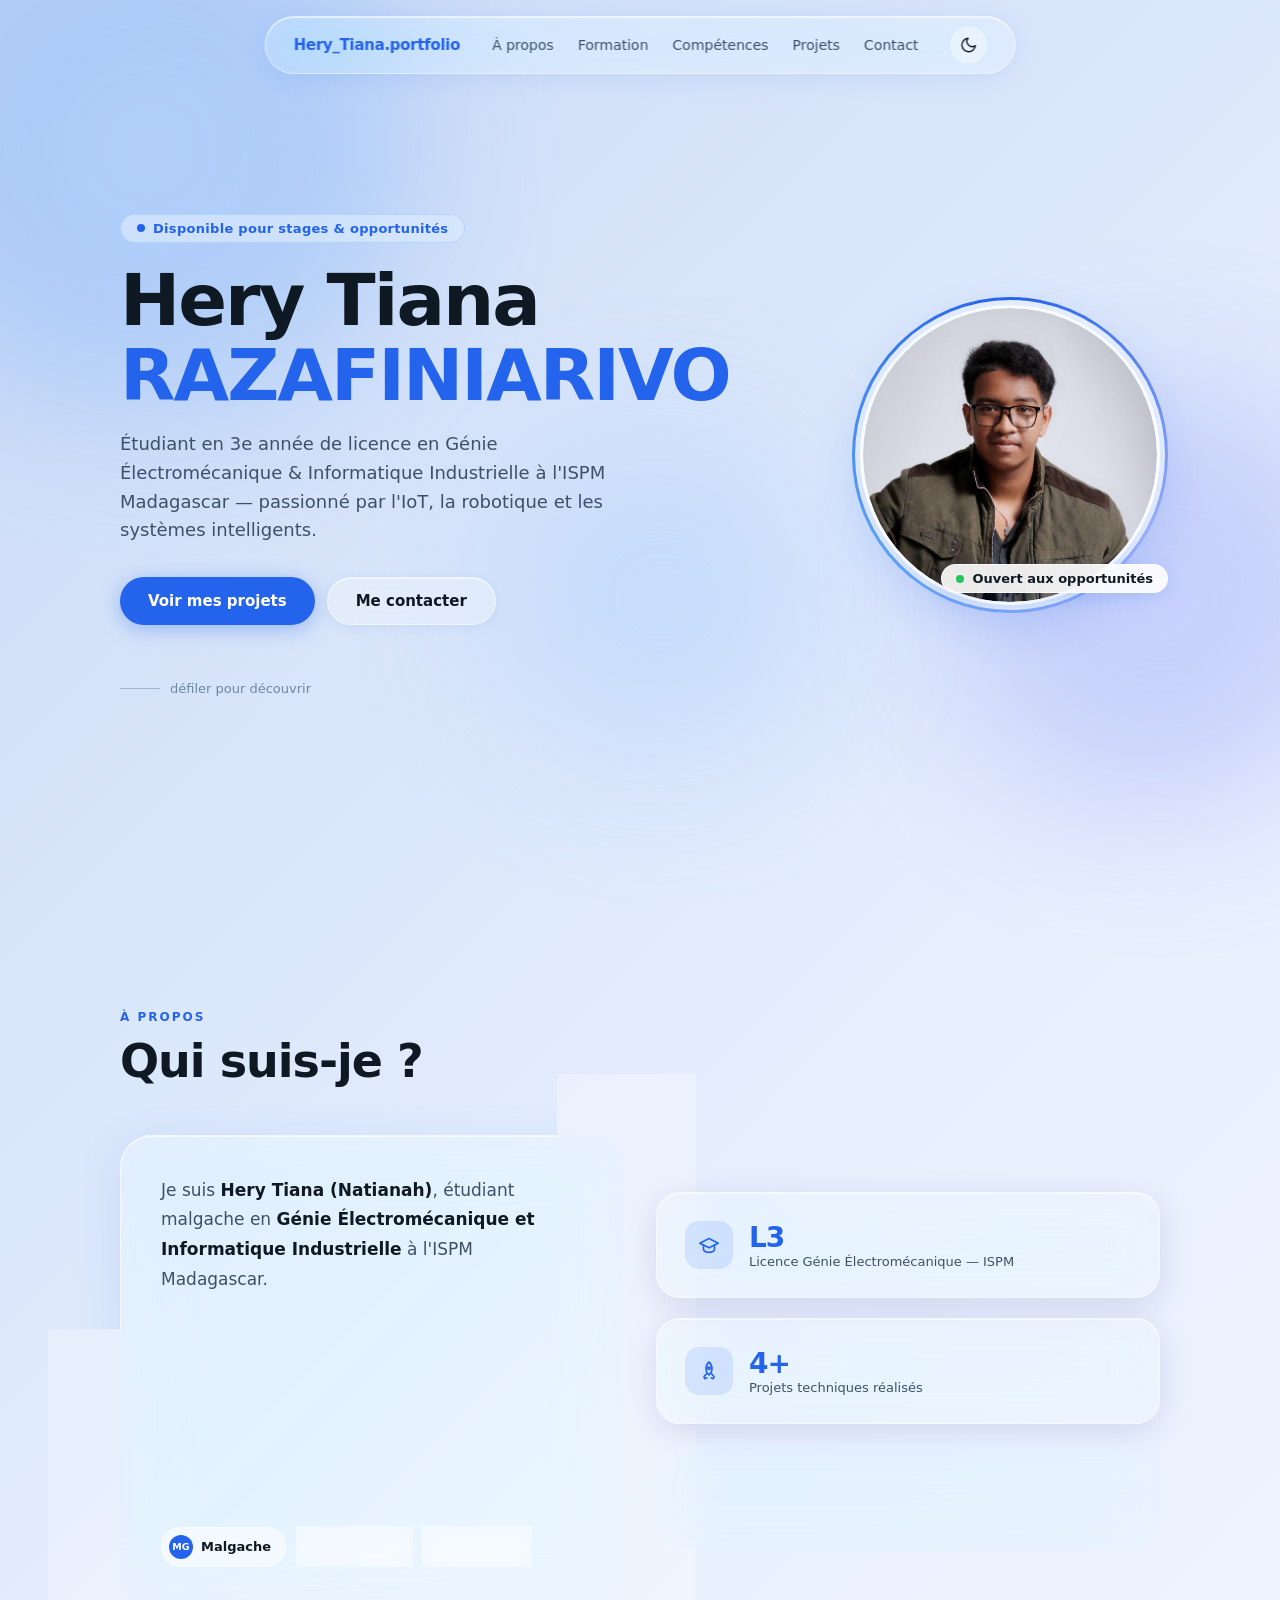
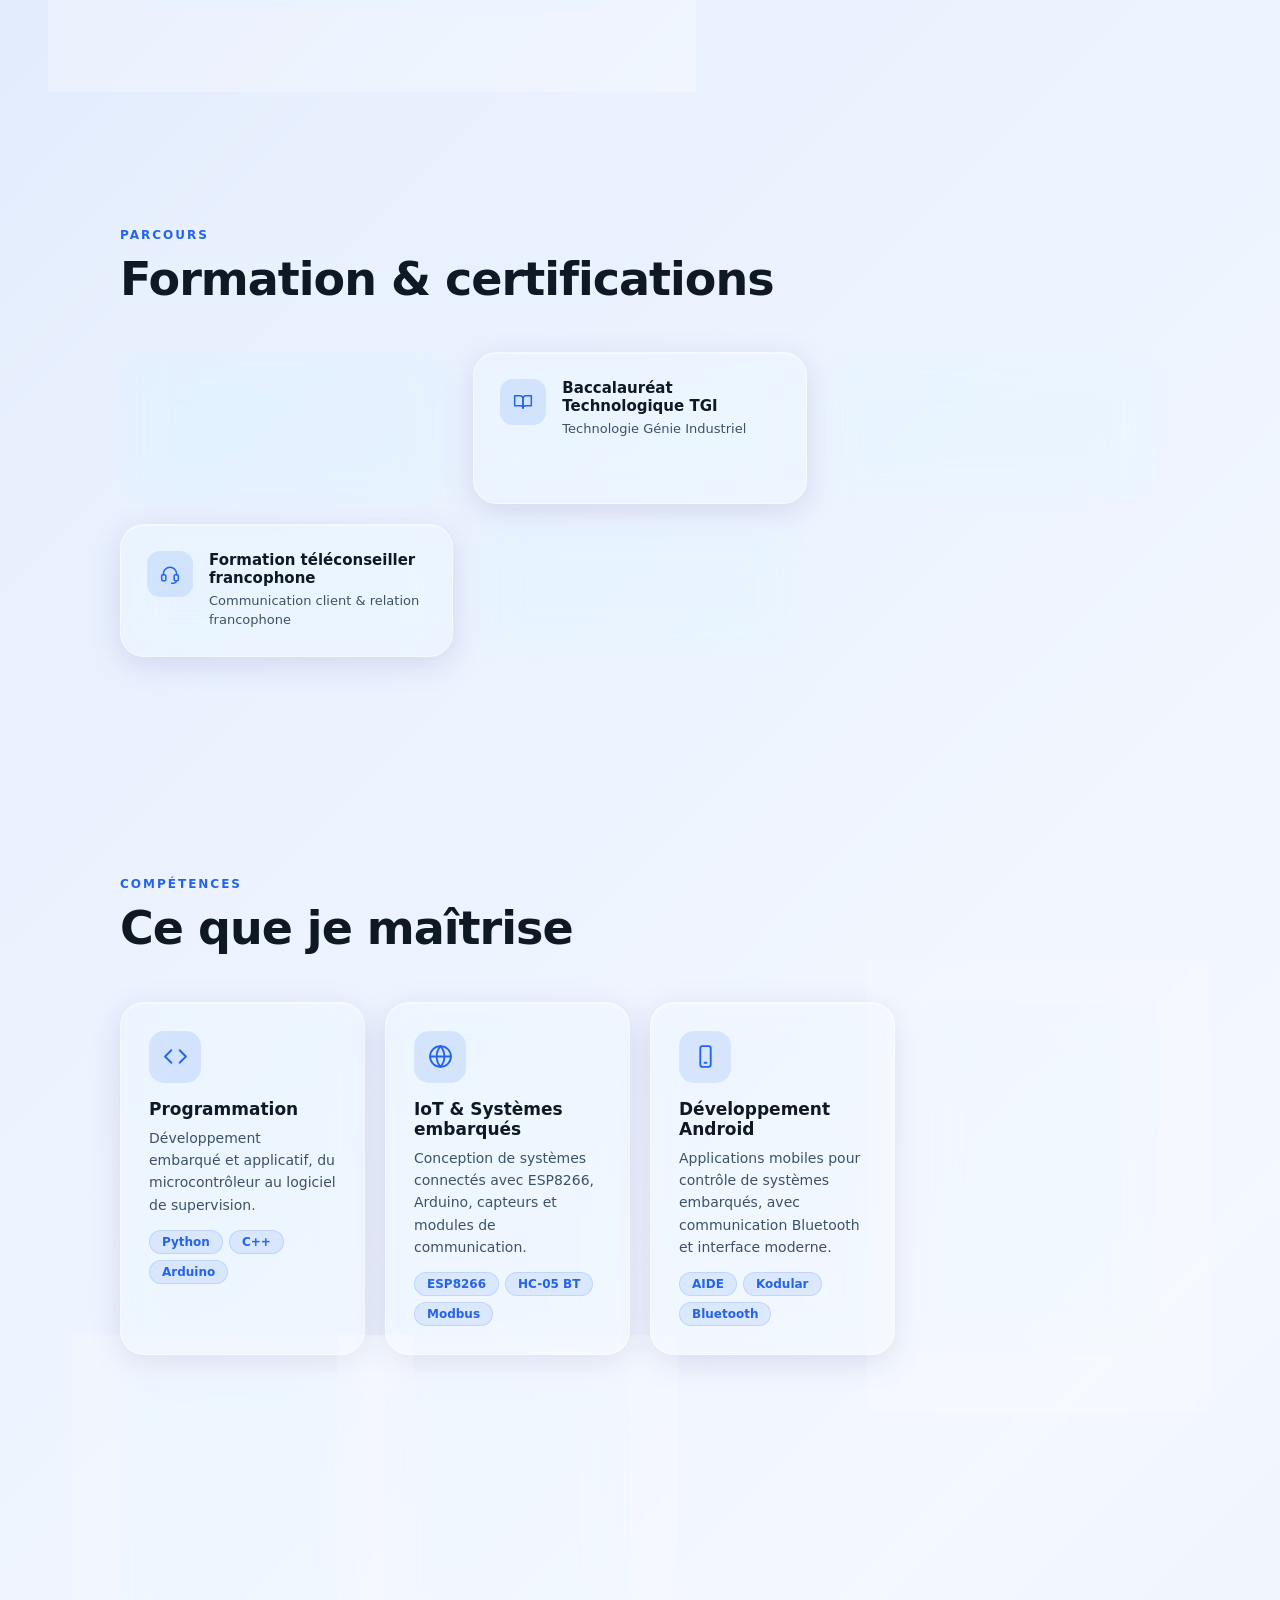
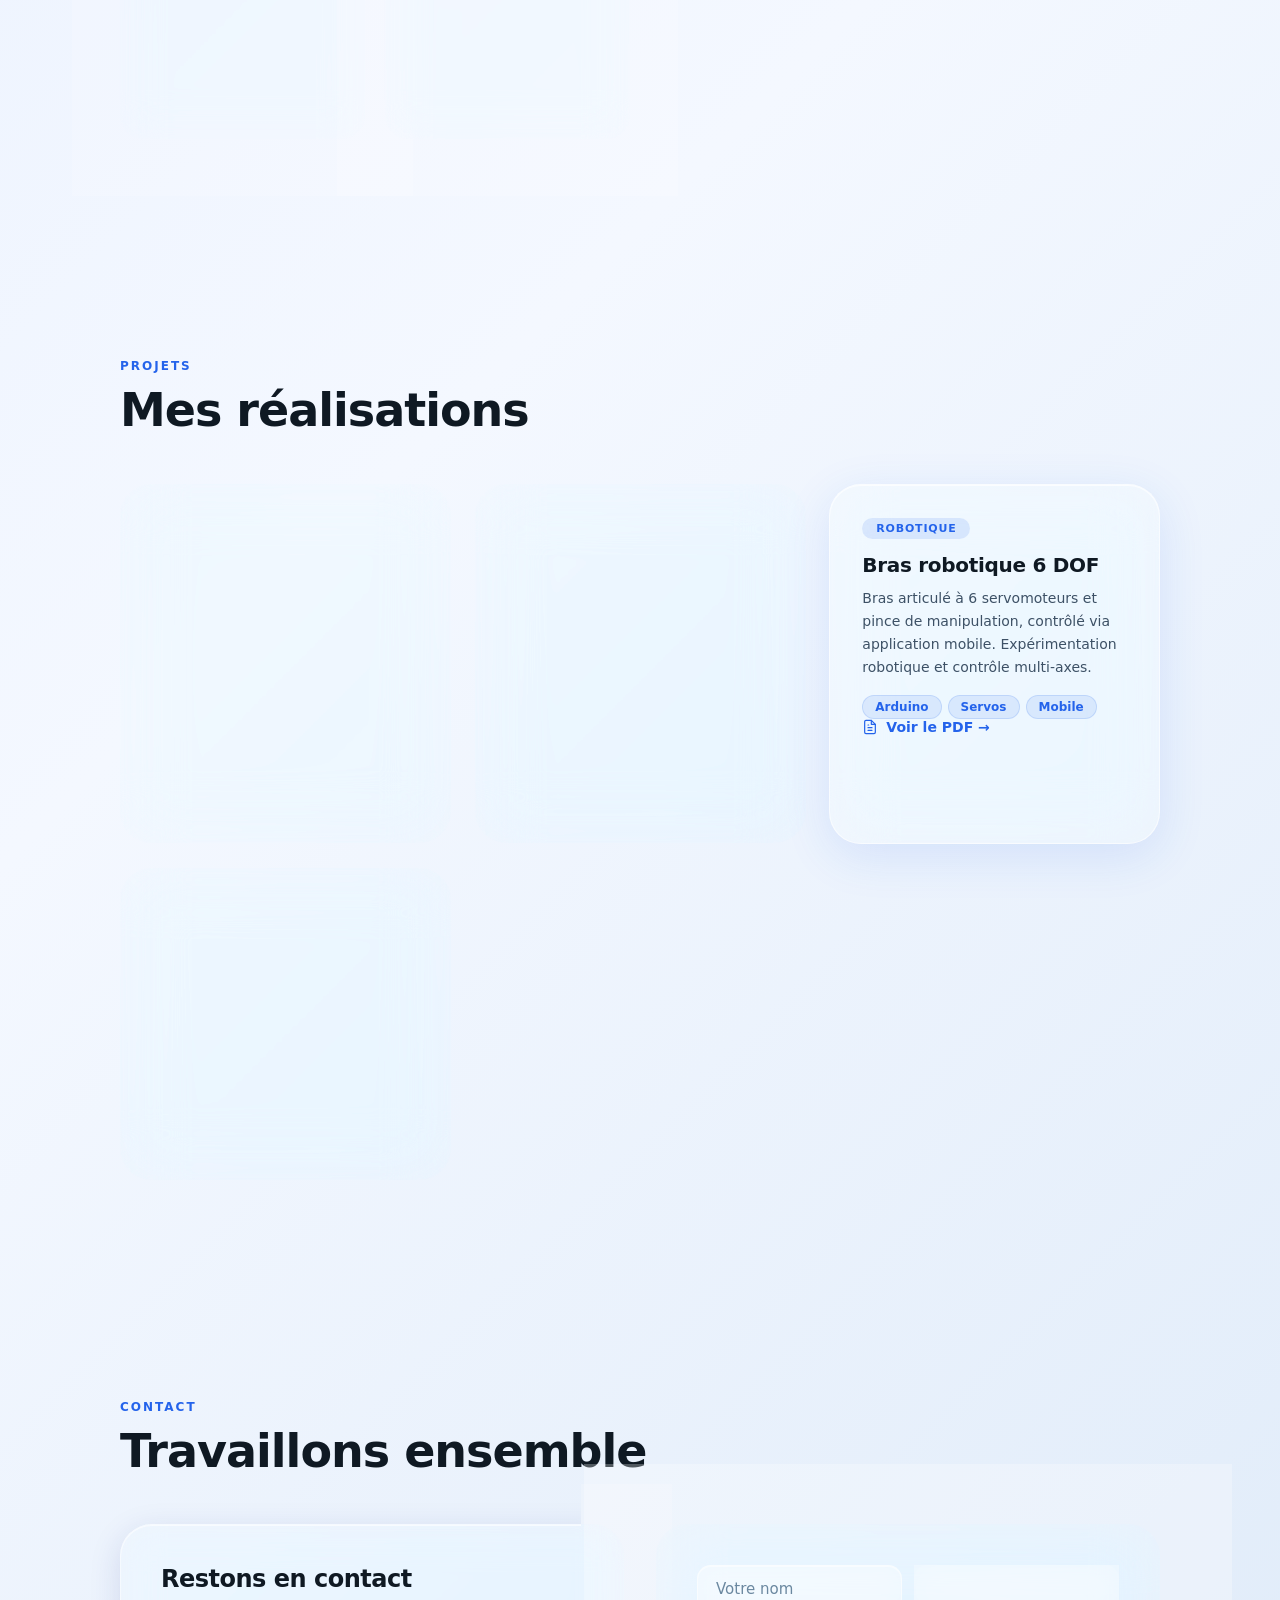
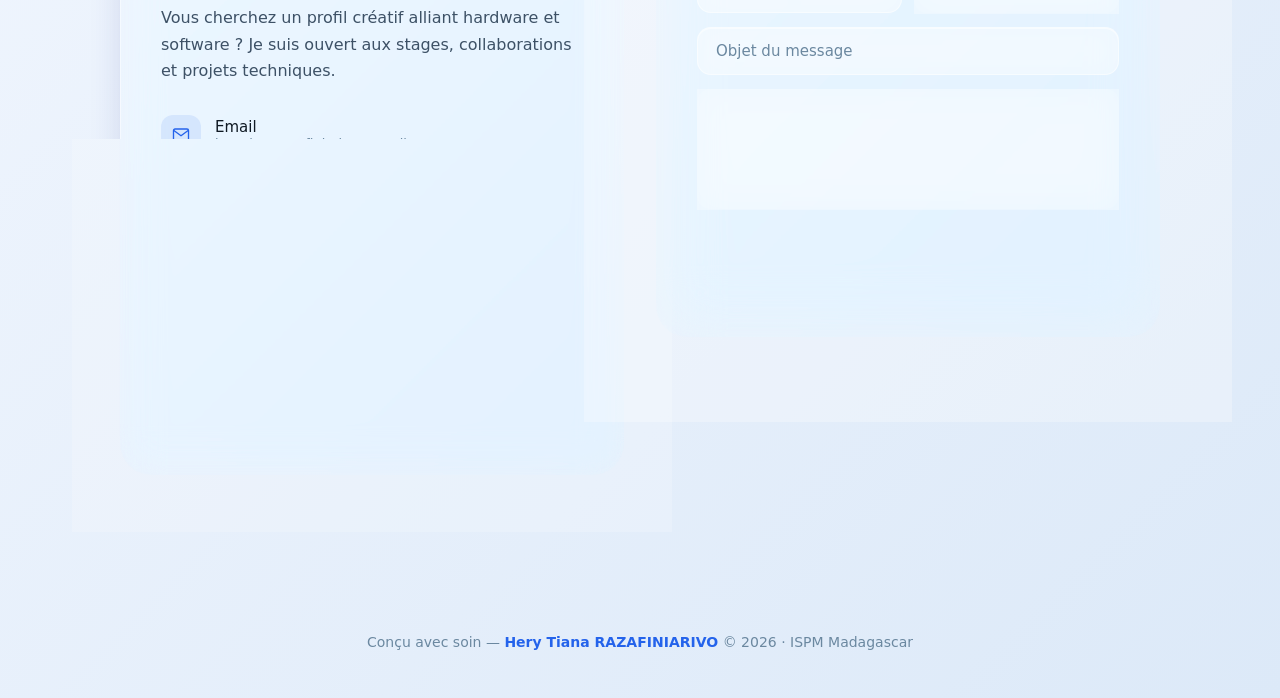
==== commit c7f1413f: "maj profil" ====
--- a/index.html
+++ b/index.html
@@ -15,7 +15,7 @@
 <meta property="og:url" content="https://natianah.github.io/">
 <meta property="og:title" content="Hery Tiana RAZAFINIARIVO — Portfolio Ingénierie">
 <meta property="og:description" content="Étudiant en Génie Électromécanique & Informatique Industrielle à l'ISPM Madagascar. Projets IoT, robotique, systèmes embarqués.">
-<meta property="og:image" content="https://natianah.github.io/assets/profil.jpg">
+<meta property="og:image" content="https://natianah.github.io/profil.jpg">
 <meta property="og:image:width" content="1200">
 <meta property="og:image:height" content="630">
 <meta property="og:locale" content="fr_FR">
@@ -24,11 +24,11 @@
 <meta name="twitter:card" content="summary_large_image">
 <meta name="twitter:title" content="Hery Tiana RAZAFINIARIVO — Portfolio Ingénierie">
 <meta name="twitter:description" content="Étudiant en Génie Électromécanique & IoT à l'ISPM Madagascar.">
-<meta name="twitter:image" content="https://natianah.github.io/assets/profil.jpg">
-
-<link rel="icon" type="image/svg+xml" href="assets/favicon.svg">
-<link rel="alternate icon" type="image/png" href="assets/profil.jpg">
-<link rel="apple-touch-icon" href="assets/favicon.svg">
+<meta name="twitter:image" content="https://natianah.github.io/profil.jpg">
+
+<link rel="icon" type="image/svg+xml" href="favicon.svg">
+<link rel="alternate icon" type="image/png" href="profil.jpg">
+<link rel="apple-touch-icon" href="favicon.svg">
 <meta name="apple-mobile-web-app-capable" content="yes">
 <meta name="apple-mobile-web-app-status-bar-style" content="default">
 <meta name="apple-mobile-web-app-title" content="HT Portfolio">
@@ -42,7 +42,7 @@
   "name": "Hery Tiana RAZAFINIARIVO",
   "alternateName": "Natianah",
   "url": "https://natianah.github.io/",
-  "image": "https://natianah.github.io/assets/profil.jpg",
+  "image": "https://natianah.github.io/profil.jpg",
   "jobTitle": "Étudiant en Génie Électromécanique et Informatique Industrielle",
   "worksFor": { "@type": "Organization", "name": "ISPM Madagascar" },
   "address": { "@type": "PostalAddress", "addressLocality": "Antananarivo", "addressCountry": "MG" },
@@ -129,7 +129,7 @@
       <div class="profile-frame">
         <div class="profile-ring"><div class="profile-ring-inner"></div></div>
         <div class="profile-photo-wrap">
-          <img src="assets/profil.jpg" alt="Hery Tiana RAZAFINIARIVO">
+          <img src="profil.jpg" alt="Hery Tiana RAZAFINIARIVO">
         </div>
         <div class="profile-badge">
           <div class="profile-badge-dot"></div>
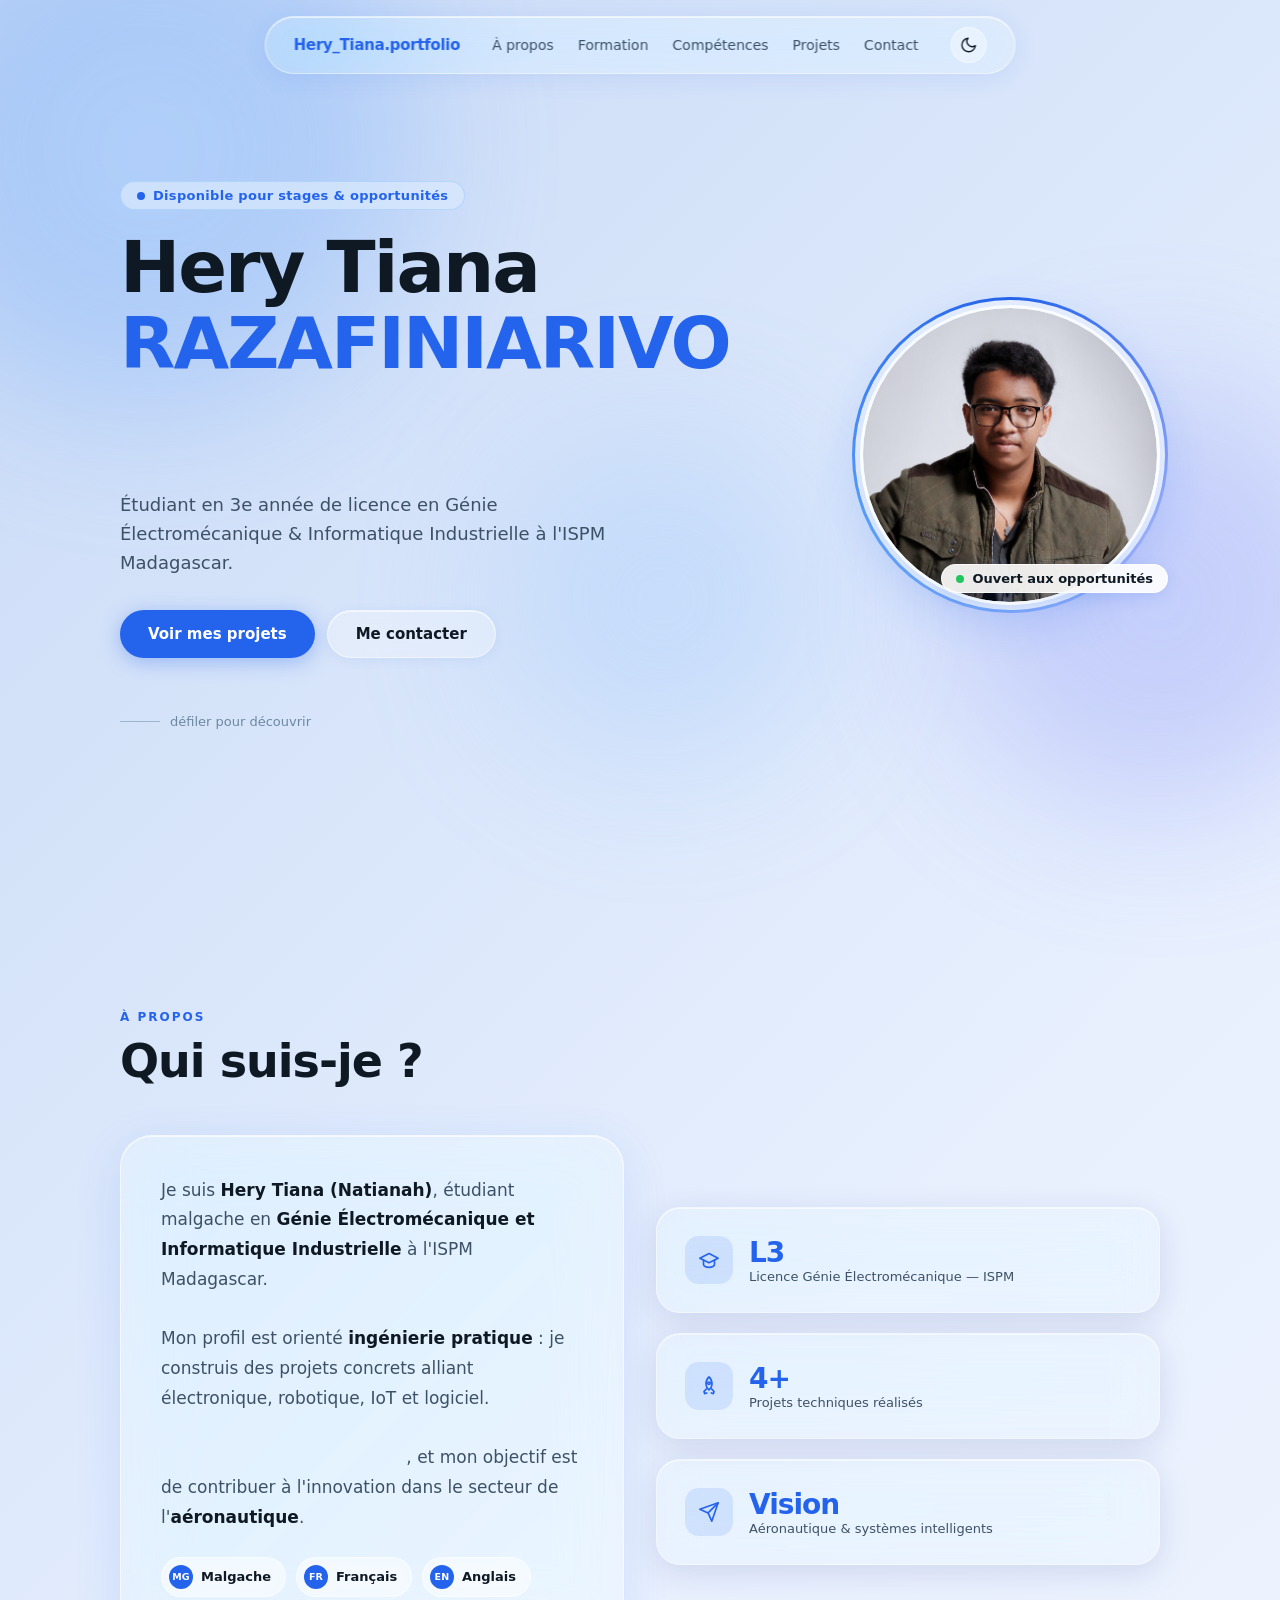
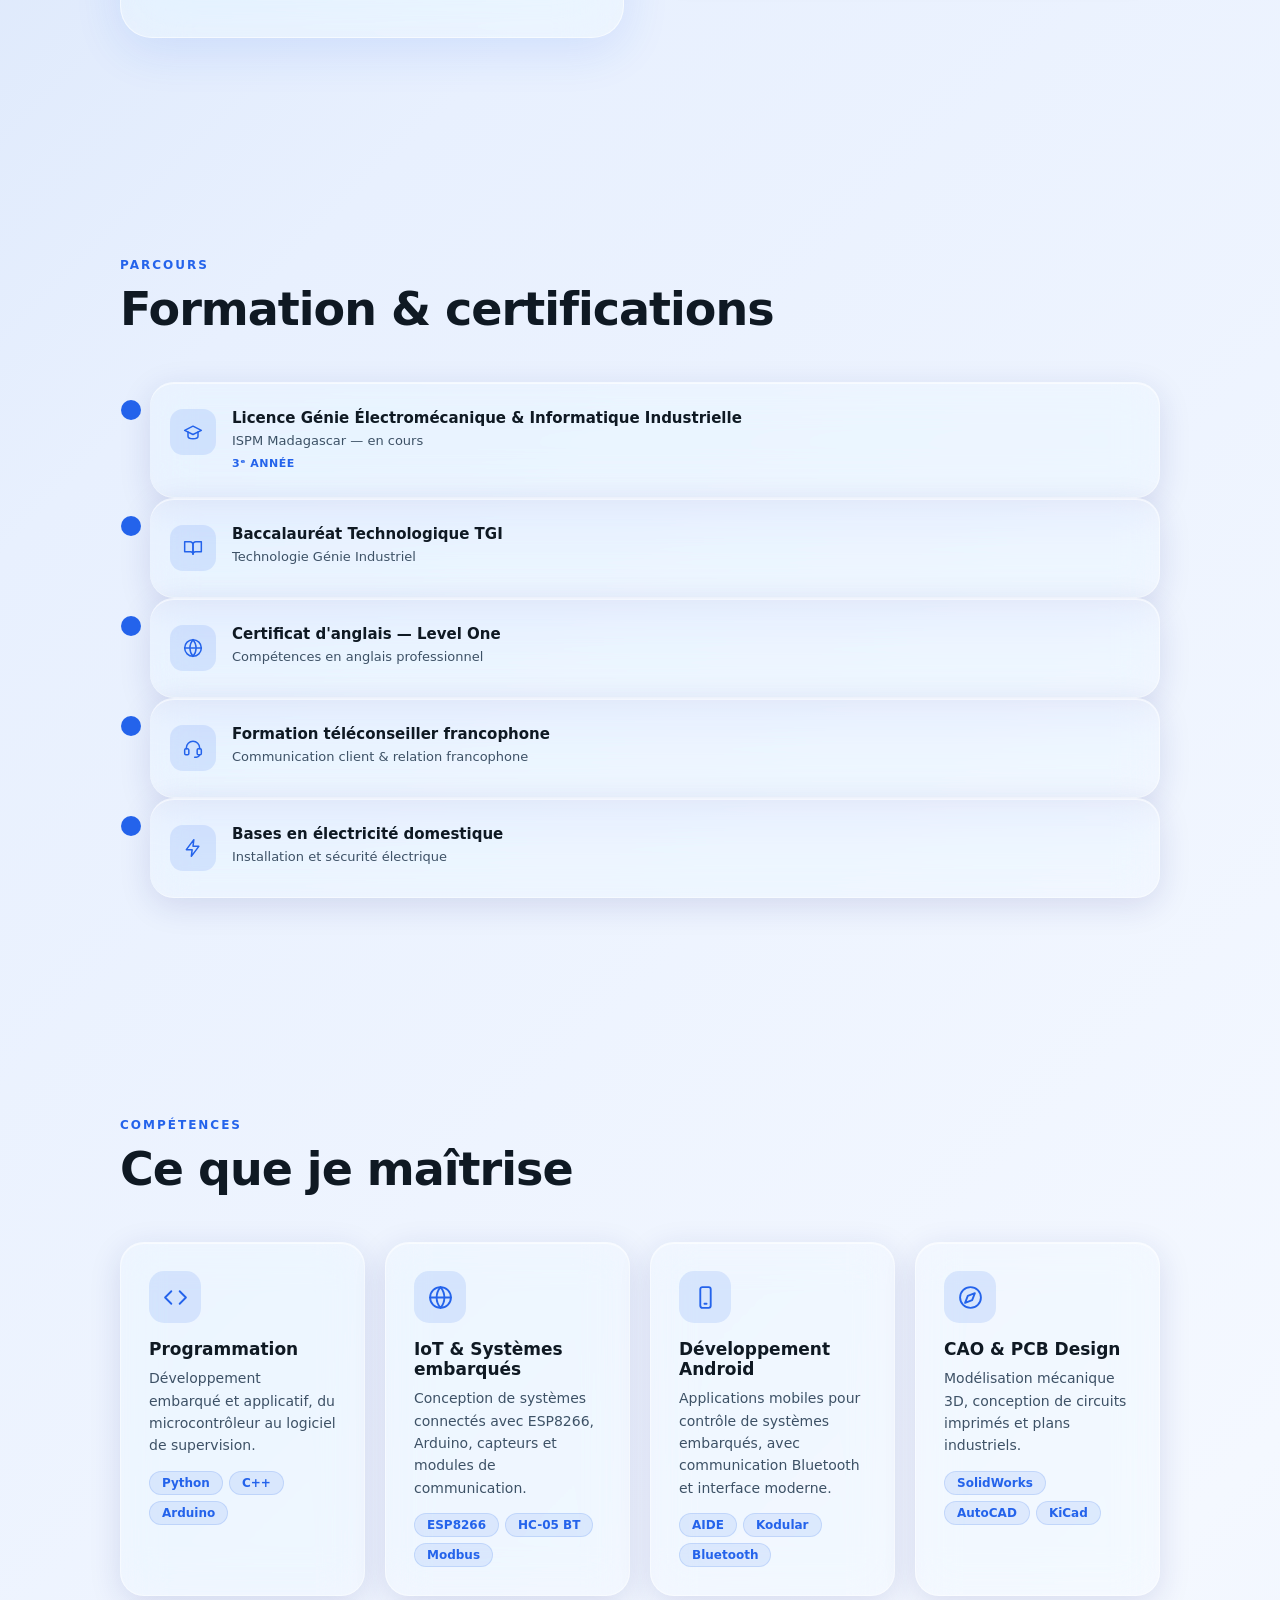
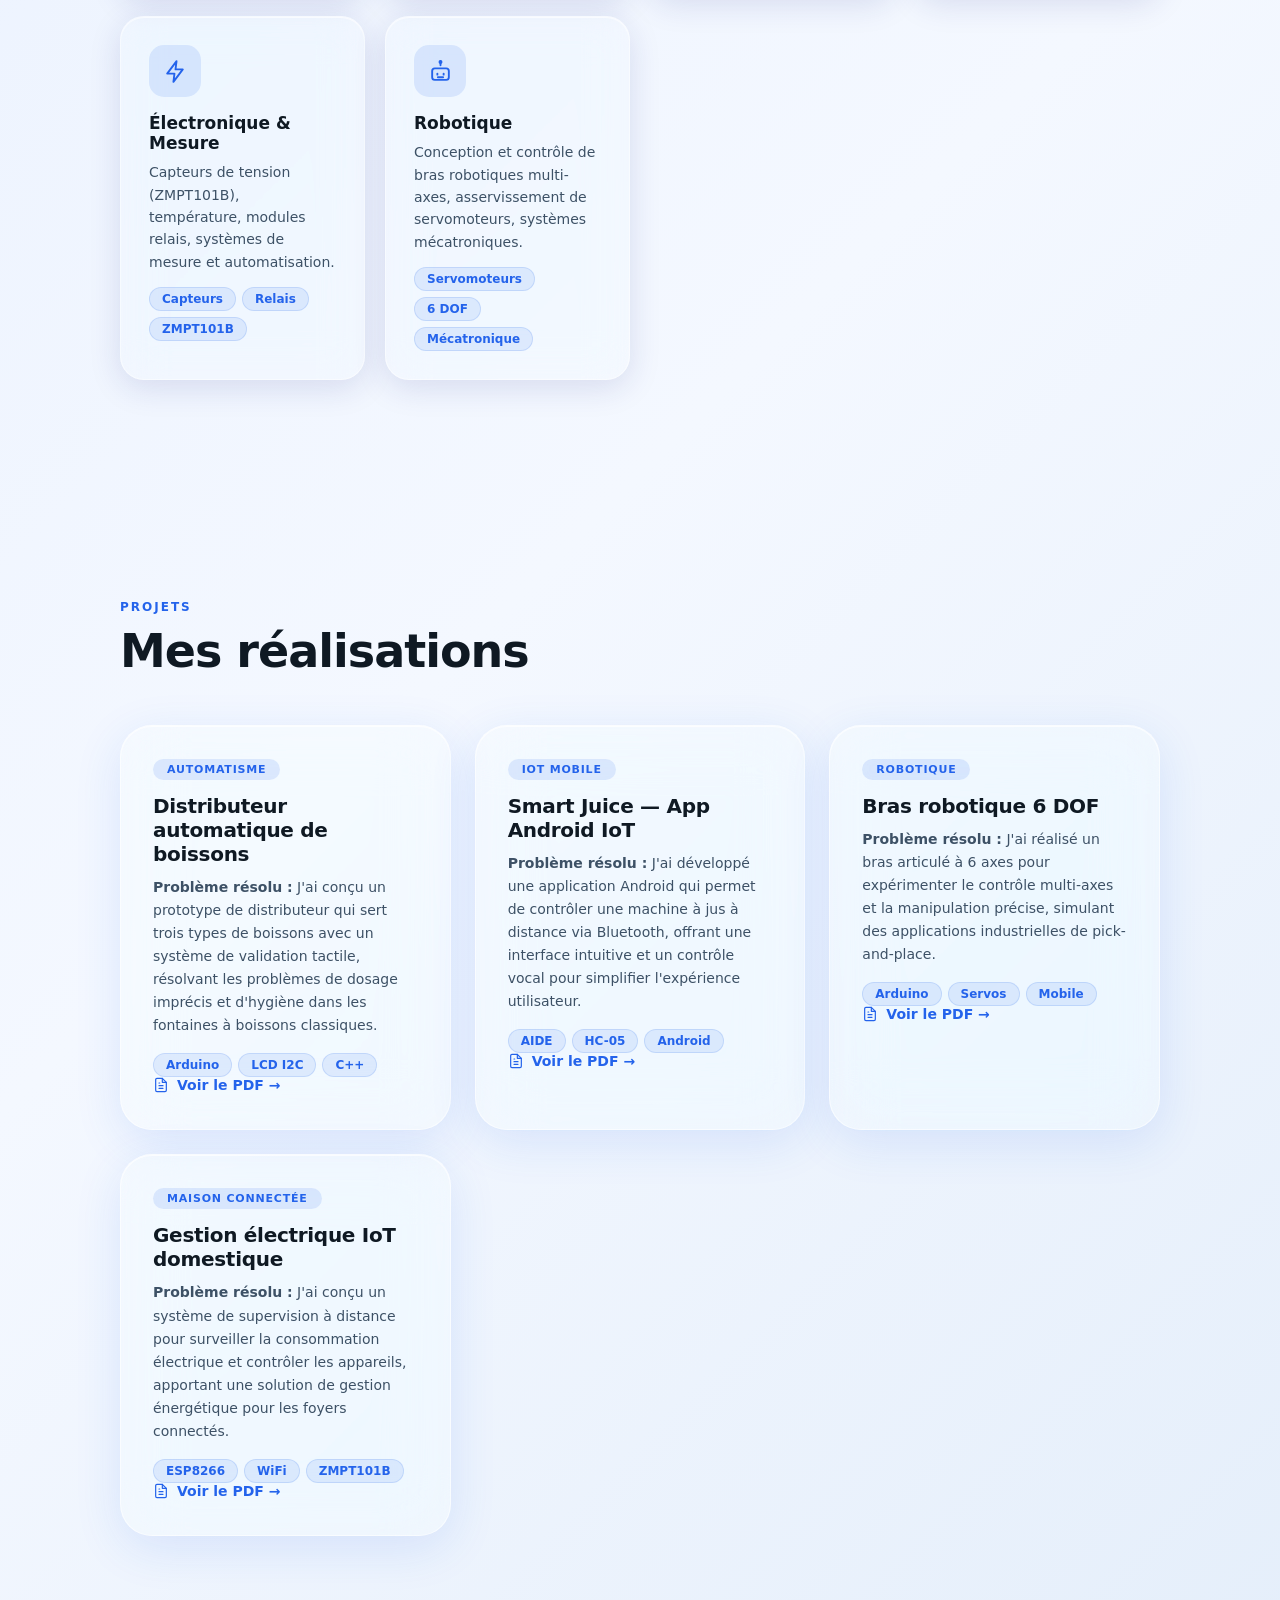
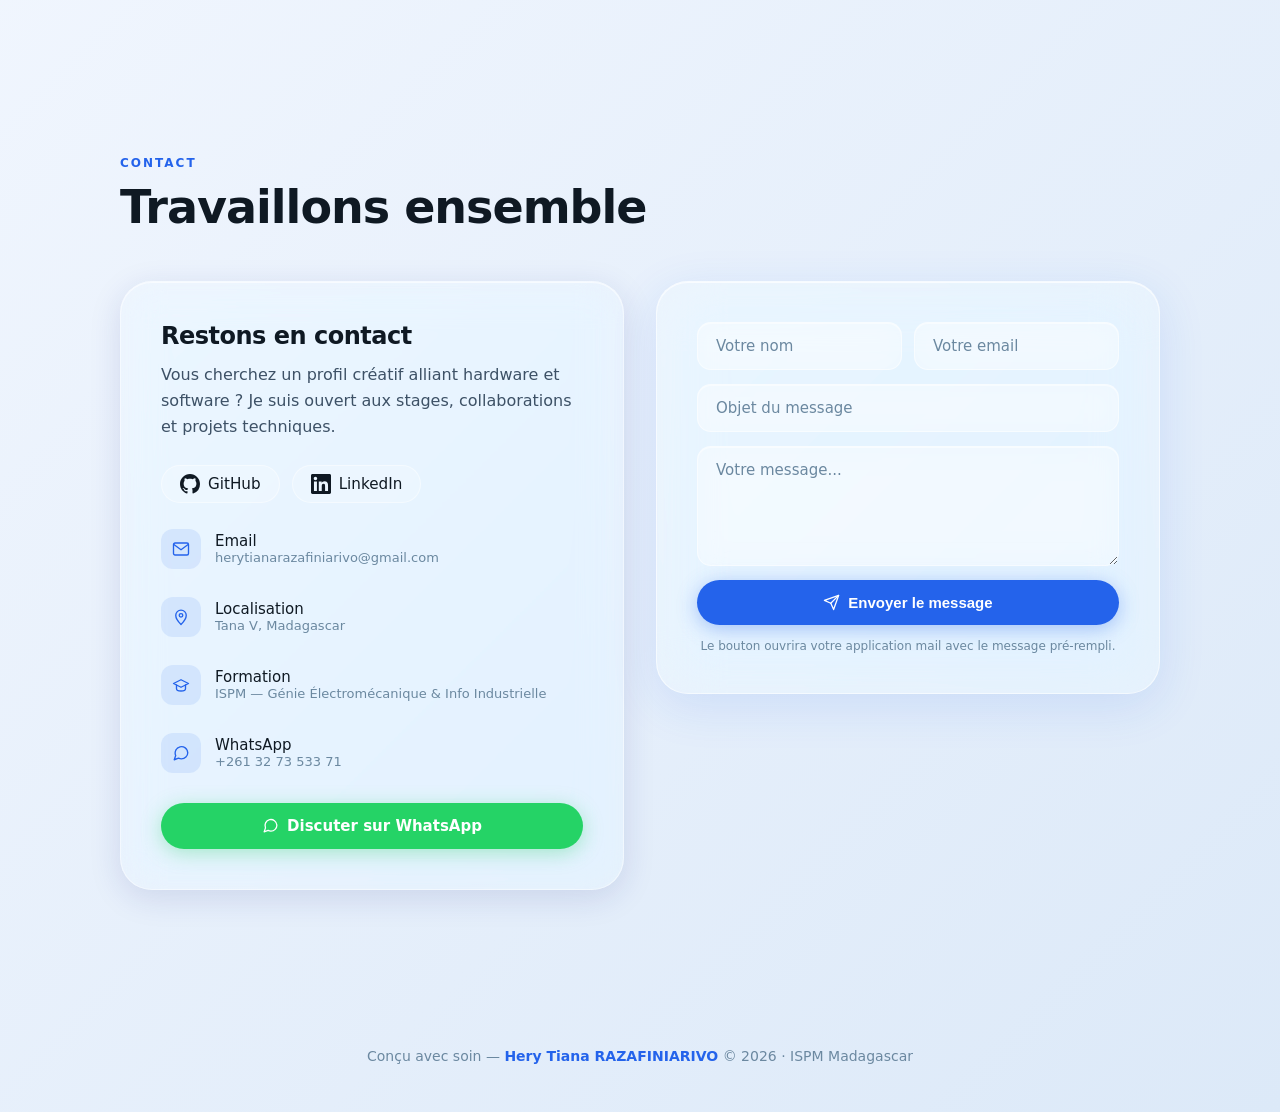
==== commit c7a89401: "maj text" ====
--- a/index.html
+++ b/index.html
@@ -50,11 +50,53 @@
   "telephone": "+261327353371",
   "knowsAbout": ["IoT", "Robotique", "Systèmes embarqués", "Arduino", "ESP8266", "Python", "C++", "SolidWorks", "AutoCAD", "KiCad"],
   "knowsLanguage": ["fr", "en", "mg"],
-  "sameAs": ["https://natianah.github.io/"]
+  "sameAs": ["https://github.com/natianah", "https://linkedin.com/in/votreprofil"]
 }
 </script>
 
 <link rel="stylesheet" href="css/style.css">
+
+<style>
+/* Timeline pour la formation */
+.education-grid {
+  display: flex;
+  flex-direction: column;
+  gap: 0;
+  position: relative;
+  padding-left: 30px;
+}
+
+.education-grid::before {
+  content: '';
+  position: absolute;
+  left: 8px;
+  top: 10px;
+  bottom: 10px;
+  width: 3px;
+  background: linear-gradient(to bottom, var(--accent), var(--accent-secondary));
+  border-radius: 2px;
+}
+
+.edu-card {
+  position: relative;
+  padding-left: 20px;
+  border-left: none;
+}
+
+.edu-card::before {
+  content: '';
+  position: absolute;
+  left: -26px;
+  top: 20px;
+  width: 14px;
+  height: 14px;
+  border-radius: 50%;
+  background: var(--accent);
+  border: 3px solid var(--bg-primary);
+  box-shadow: 0 0 0 3px var(--accent);
+}
+</style>
+
 </head>
 <body>
 
@@ -115,7 +157,12 @@
     <div class="hero-left">
       <div class="hero-badge"><span class="hero-badge-dot"></span>Disponible pour stages & opportunités</div>
       <h1>Hery Tiana<br><span>RAZAFINIARIVO</span></h1>
-      <p class="hero-sub">Étudiant en 3e année de licence en Génie Électromécanique & Informatique Industrielle à l'ISPM Madagascar — passionné par l'IoT, la robotique et les systèmes intelligents.</p>
+      <p class="hero-sub" style="font-size: 1.2rem; font-weight: 500; color: var(--text-primary);">
+        <span style="display: inline-block; background: linear-gradient(135deg, var(--accent), var(--accent-secondary)); -webkit-background-clip: text; -webkit-text-fill-color: transparent; background-clip: text;">
+          Je transforme des idées en systèmes intelligents connectés.
+        </span>
+      </p>
+      <p class="hero-sub">Étudiant en 3e année de licence en Génie Électromécanique & Informatique Industrielle à l'ISPM Madagascar.</p>
       <div class="hero-cta">
         <a href="#projects" class="btn-primary">Voir mes projets</a>
         <a href="#contact" class="btn-glass">Me contacter</a>
@@ -147,7 +194,7 @@
       <div class="about-card glass-strong">
         <p class="about-text">
           Je suis <strong>Hery Tiana (Natianah)</strong>, étudiant malgache en <strong>Génie Électromécanique et Informatique Industrielle</strong> à l'ISPM Madagascar.<br><br>
-          Mon profil est orienté <strong>ingénierie pratique</strong> : je construis des projets concrets alliant électronique, robotique, IoT et logiciel. Je suis fasciné par la convergence entre le monde physique et le numérique, et je rêve de travailler dans l'<strong>aéronautique</strong>.
+          Mon profil est orienté <strong>ingénierie pratique</strong> : je construis des projets concrets alliant électronique, robotique, IoT et logiciel. <span style="background: linear-gradient(135deg, var(--accent), var(--accent-secondary)); -webkit-background-clip: text; -webkit-text-fill-color: transparent; background-clip: text; font-weight: 600;">Je suis fasciné par la convergence entre le monde physique et le numérique</span>, et mon objectif est de contribuer à l'innovation dans le secteur de l'<strong>aéronautique</strong>.
         </p>
         <div class="langs">
           <div class="lang-pill"><span class="lang-code">MG</span> Malgache</div>
@@ -277,30 +324,30 @@
       <div class="project-card glass-strong reveal">
         <div class="project-tag">Automatisme</div>
         <div class="project-title">Distributeur automatique de boissons</div>
-        <p class="project-desc">Système complet avec 3 modes de boisson, sélection via potentiomètre, validation tactile, pompes temporisées, affichage LCD I2C et LEDs d'état.</p>
+        <p class="project-desc"><strong>Problème résolu :</strong> J'ai conçu un prototype de distributeur qui sert trois types de boissons avec un système de validation tactile, résolvant les problèmes de dosage imprécis et d'hygiène dans les fontaines à boissons classiques.</p>
         <div class="project-tech"><span class="tag">Arduino</span><span class="tag">LCD I2C</span><span class="tag">C++</span></div>
-        <a href="LIEN_DRIVE_1" target="_blank" rel="noopener" class="project-link"><svg class="icon"><use href="#i-file"/></svg>Voir le PDF →</a>
+        <a href="https://drive.google.com/file/d/XXXXX1/view" target="_blank" rel="noopener" class="project-link"><svg class="icon"><use href="#i-file"/></svg>Voir le PDF →</a>
       </div>
       <div class="project-card glass-strong reveal" style="transition-delay:0.1s">
         <div class="project-tag">IoT Mobile</div>
         <div class="project-title">Smart Juice — App Android IoT</div>
-        <p class="project-desc">Application Android de contrôle de machine via Bluetooth HC-05 : interface dark mode, contrôle vocal et manuel, historique utilisateur.</p>
+        <p class="project-desc"><strong>Problème résolu :</strong> J'ai développé une application Android qui permet de contrôler une machine à jus à distance via Bluetooth, offrant une interface intuitive et un contrôle vocal pour simplifier l'expérience utilisateur.</p>
         <div class="project-tech"><span class="tag">AIDE</span><span class="tag">HC-05</span><span class="tag">Android</span></div>
-        <a href="LIEN_DRIVE_2" target="_blank" rel="noopener" class="project-link"><svg class="icon"><use href="#i-file"/></svg>Voir le PDF →</a>
+        <a href="https://drive.google.com/file/d/XXXXX2/view" target="_blank" rel="noopener" class="project-link"><svg class="icon"><use href="#i-file"/></svg>Voir le PDF →</a>
       </div>
       <div class="project-card glass-strong reveal" style="transition-delay:0.2s">
         <div class="project-tag">Robotique</div>
         <div class="project-title">Bras robotique 6 DOF</div>
-        <p class="project-desc">Bras articulé à 6 servomoteurs et pince de manipulation, contrôlé via application mobile. Expérimentation robotique et contrôle multi-axes.</p>
+        <p class="project-desc"><strong>Problème résolu :</strong> J'ai réalisé un bras articulé à 6 axes pour expérimenter le contrôle multi-axes et la manipulation précise, simulant des applications industrielles de pick-and-place.</p>
         <div class="project-tech"><span class="tag">Arduino</span><span class="tag">Servos</span><span class="tag">Mobile</span></div>
-        <a href="LIEN_DRIVE_3" target="_blank" rel="noopener" class="project-link"><svg class="icon"><use href="#i-file"/></svg>Voir le PDF →</a>
+        <a href="https://drive.google.com/file/d/XXXXX3/view" target="_blank" rel="noopener" class="project-link"><svg class="icon"><use href="#i-file"/></svg>Voir le PDF →</a>
       </div>
       <div class="project-card glass-strong reveal" style="transition-delay:0.3s">
         <div class="project-tag">Maison connectée</div>
         <div class="project-title">Gestion électrique IoT domestique</div>
-        <p class="project-desc">Système intelligent connecté via ESP8266 WiFi : contrôle d'appareils par relais, surveillance de tension et température, supervision à distance.</p>
+        <p class="project-desc"><strong>Problème résolu :</strong> J'ai conçu un système de supervision à distance pour surveiller la consommation électrique et contrôler les appareils, apportant une solution de gestion énergétique pour les foyers connectés.</p>
         <div class="project-tech"><span class="tag">ESP8266</span><span class="tag">WiFi</span><span class="tag">ZMPT101B</span></div>
-        <a href="LIEN_DRIVE_4" target="_blank" rel="noopener" class="project-link"><svg class="icon"><use href="#i-file"/></svg>Voir le PDF →</a>
+        <a href="https://drive.google.com/file/d/XXXXX4/view" target="_blank" rel="noopener" class="project-link"><svg class="icon"><use href="#i-file"/></svg>Voir le PDF →</a>
       </div>
     </div>
   </section>
@@ -314,6 +361,18 @@
         <h3>Restons en contact</h3>
         <p>Vous cherchez un profil créatif alliant hardware et software ? Je suis ouvert aux stages, collaborations et projets techniques.</p>
 
+        <!-- Liens sociaux -->
+        <div style="display: flex; gap: 12px; margin: 16px 0 20px 0; flex-wrap: wrap;">
+          <a href="https://github.com/natianah" target="_blank" rel="noopener" style="display: inline-flex; align-items: center; gap: 8px; padding: 8px 18px; background: var(--glass-bg); border-radius: 30px; color: var(--text-primary); text-decoration: none; border: 1px solid var(--glass-border); transition: all 0.3s ease; font-size: 0.95rem;">
+            <svg width="20" height="20" viewBox="0 0 24 24" fill="currentColor"><path d="M12 0C5.37 0 0 5.37 0 12c0 5.31 3.435 9.795 8.205 11.385.6.105.825-.255.825-.57 0-.285-.015-1.23-.015-2.235-3.015.555-3.795-.735-4.035-1.41-.135-.345-.72-1.41-1.23-1.695-.42-.225-1.02-.78-.015-.795.945-.015 1.62.87 1.845 1.23 1.08 1.815 2.805 1.305 3.495.99.105-.78.42-1.305.765-1.605-2.67-.3-5.46-1.335-5.46-5.925 0-1.305.465-2.385 1.23-3.225-.12-.3-.54-1.53.12-3.15 0 0 1.005-.315 3.3 1.23.96-.27 1.98-.405 3-.405s2.04.135 3 .405c2.295-1.56 3.3-1.23 3.3-1.23.66 1.62.24 2.85.12 3.15.765.84 1.23 1.905 1.23 3.225 0 4.605-2.805 5.625-5.475 5.925.435.375.81 1.095.81 2.22 0 1.605-.015 2.895-.015 3.3 0 .315.225.69.825.57A12.02 12.02 0 0024 12c0-6.63-5.37-12-12-12z"/></svg>
+            GitHub
+          </a>
+          <a href="https://linkedin.com/in/votreprofil" target="_blank" rel="noopener" style="display: inline-flex; align-items: center; gap: 8px; padding: 8px 18px; background: var(--glass-bg); border-radius: 30px; color: var(--text-primary); text-decoration: none; border: 1px solid var(--glass-border); transition: all 0.3s ease; font-size: 0.95rem;">
+            <svg width="20" height="20" viewBox="0 0 24 24" fill="currentColor"><path d="M20.447 20.452h-3.554v-5.569c0-1.328-.027-3.037-1.852-3.037-1.853 0-2.136 1.445-2.136 2.939v5.667H9.351V9h3.414v1.561h.046c.477-.9 1.637-1.85 3.37-1.85 3.601 0 4.267 2.37 4.267 5.455v6.286zM5.337 7.433c-1.144 0-2.063-.926-2.063-2.065 0-1.138.92-2.063 2.063-2.063 1.14 0 2.064.925 2.064 2.063 0 1.139-.925 2.065-2.064 2.065zm1.782 13.019H3.555V9h3.564v11.452zM22.225 0H1.771C.792 0 0 .774 0 1.729v20.542C0 23.227.792 24 1.771 24h20.451C23.2 24 24 23.227 24 22.271V1.729C24 .774 23.2 0 22.222 0h.003z"/></svg>
+            LinkedIn
+          </a>
+        </div>
+
         <a href="mailto:herytianarazafiniarivo@gmail.com" class="contact-item">
           <div class="contact-item-icon"><svg class="icon"><use href="#i-mail"/></svg></div>
           <div>
@@ -375,4 +434,4 @@
 
 <script src="js/script.js"></script>
 </body>
-</html>
+</html>
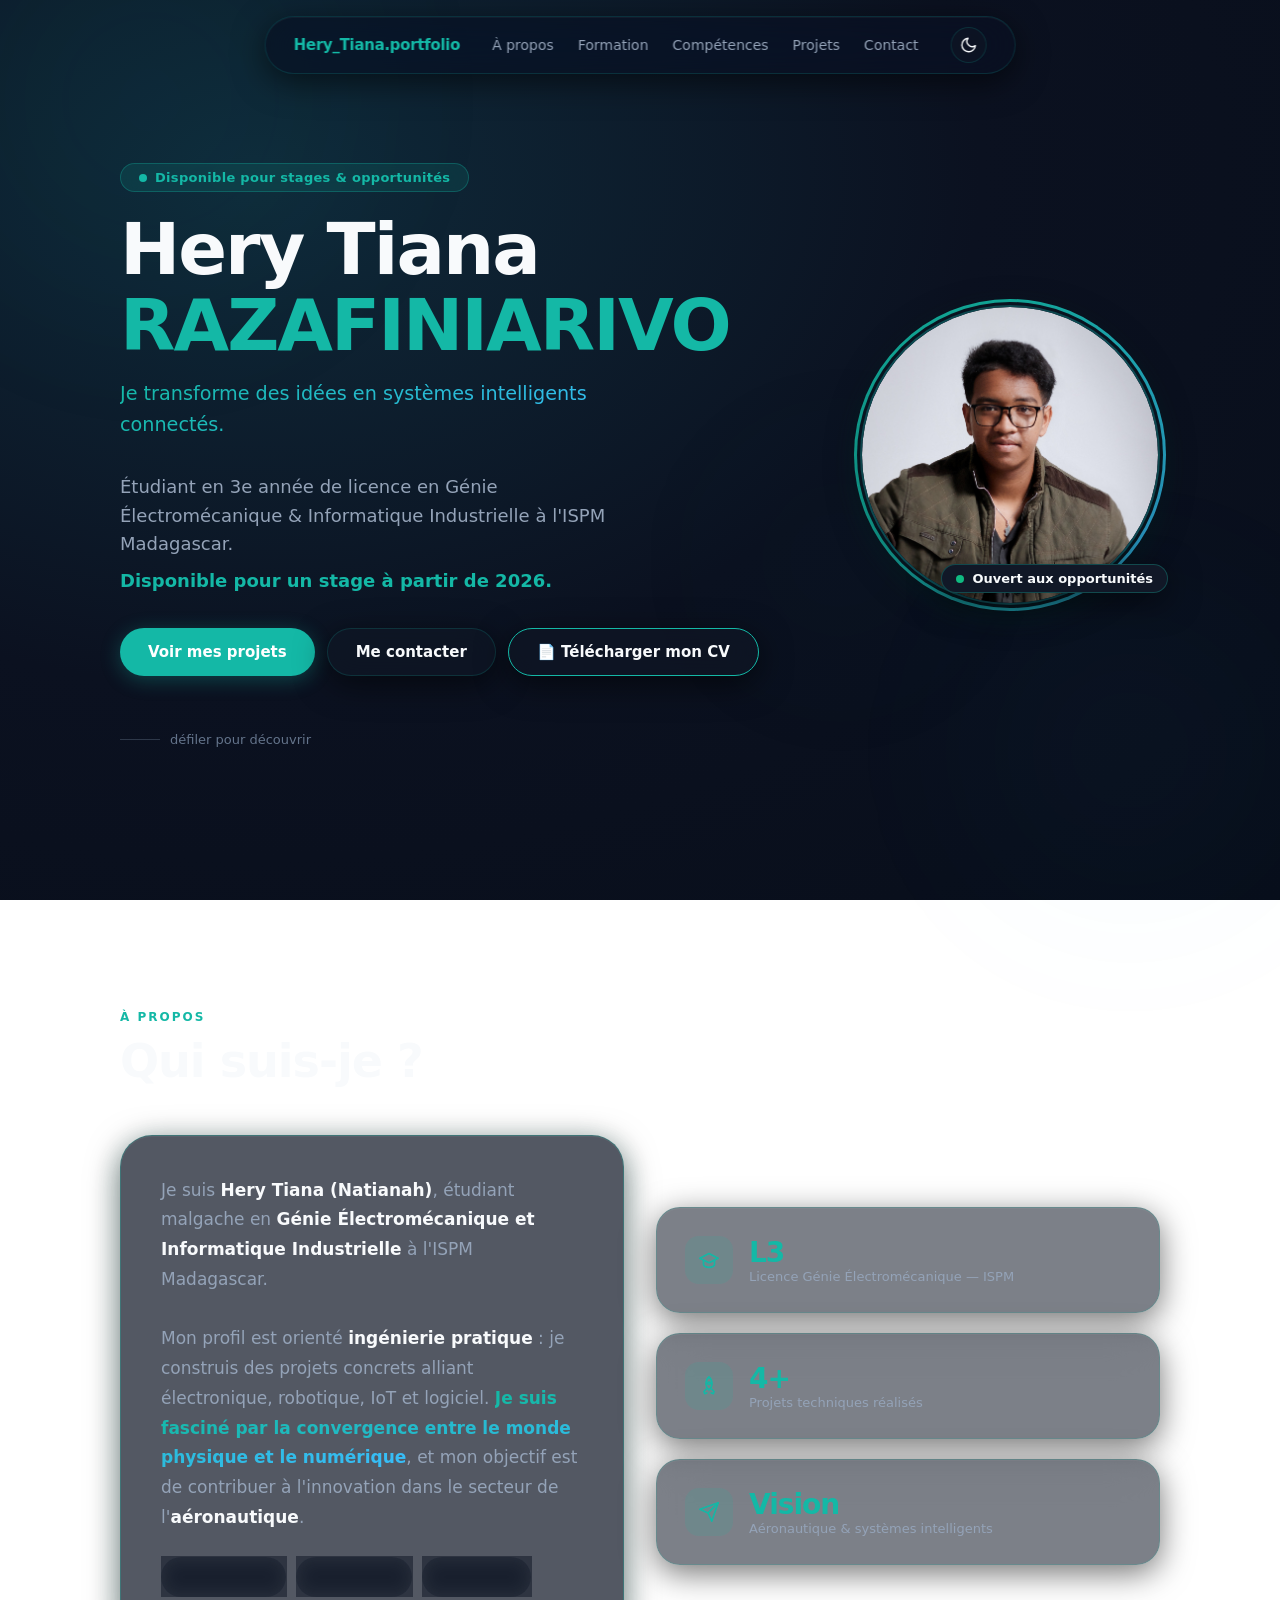
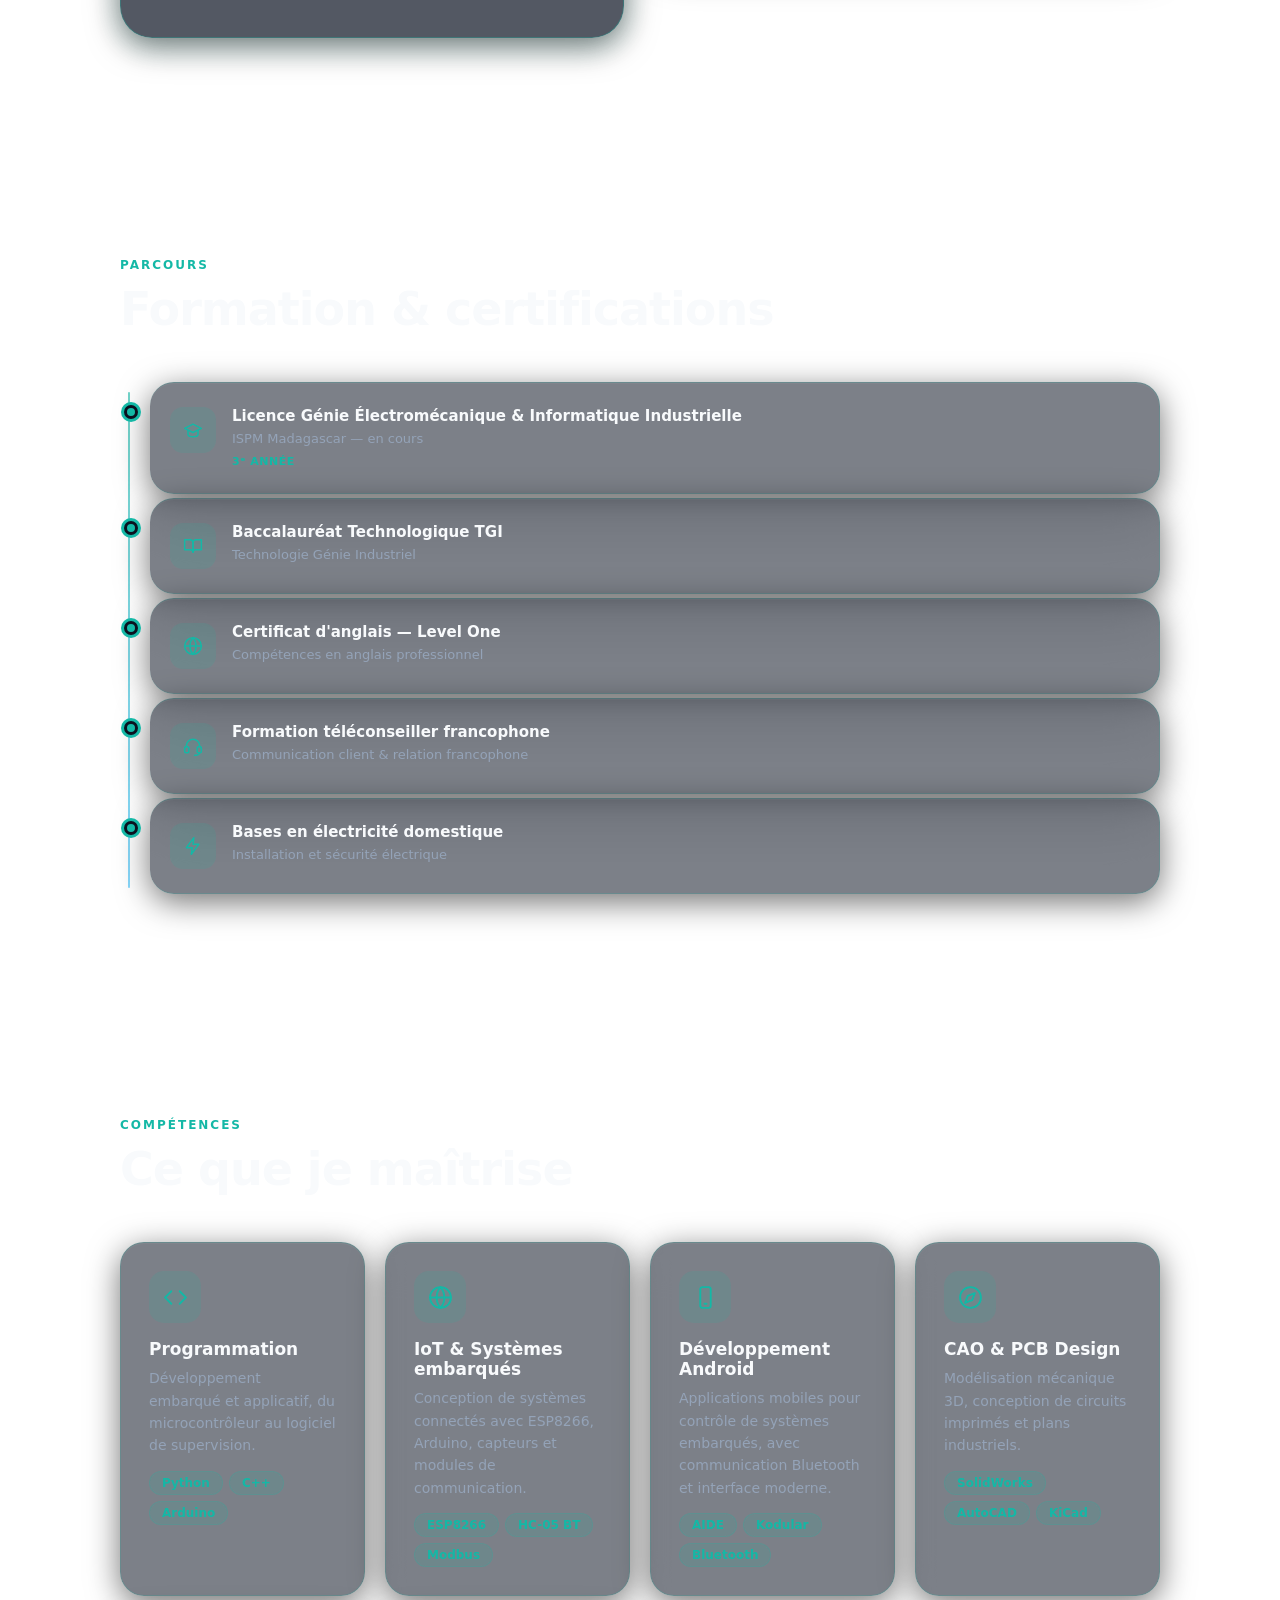
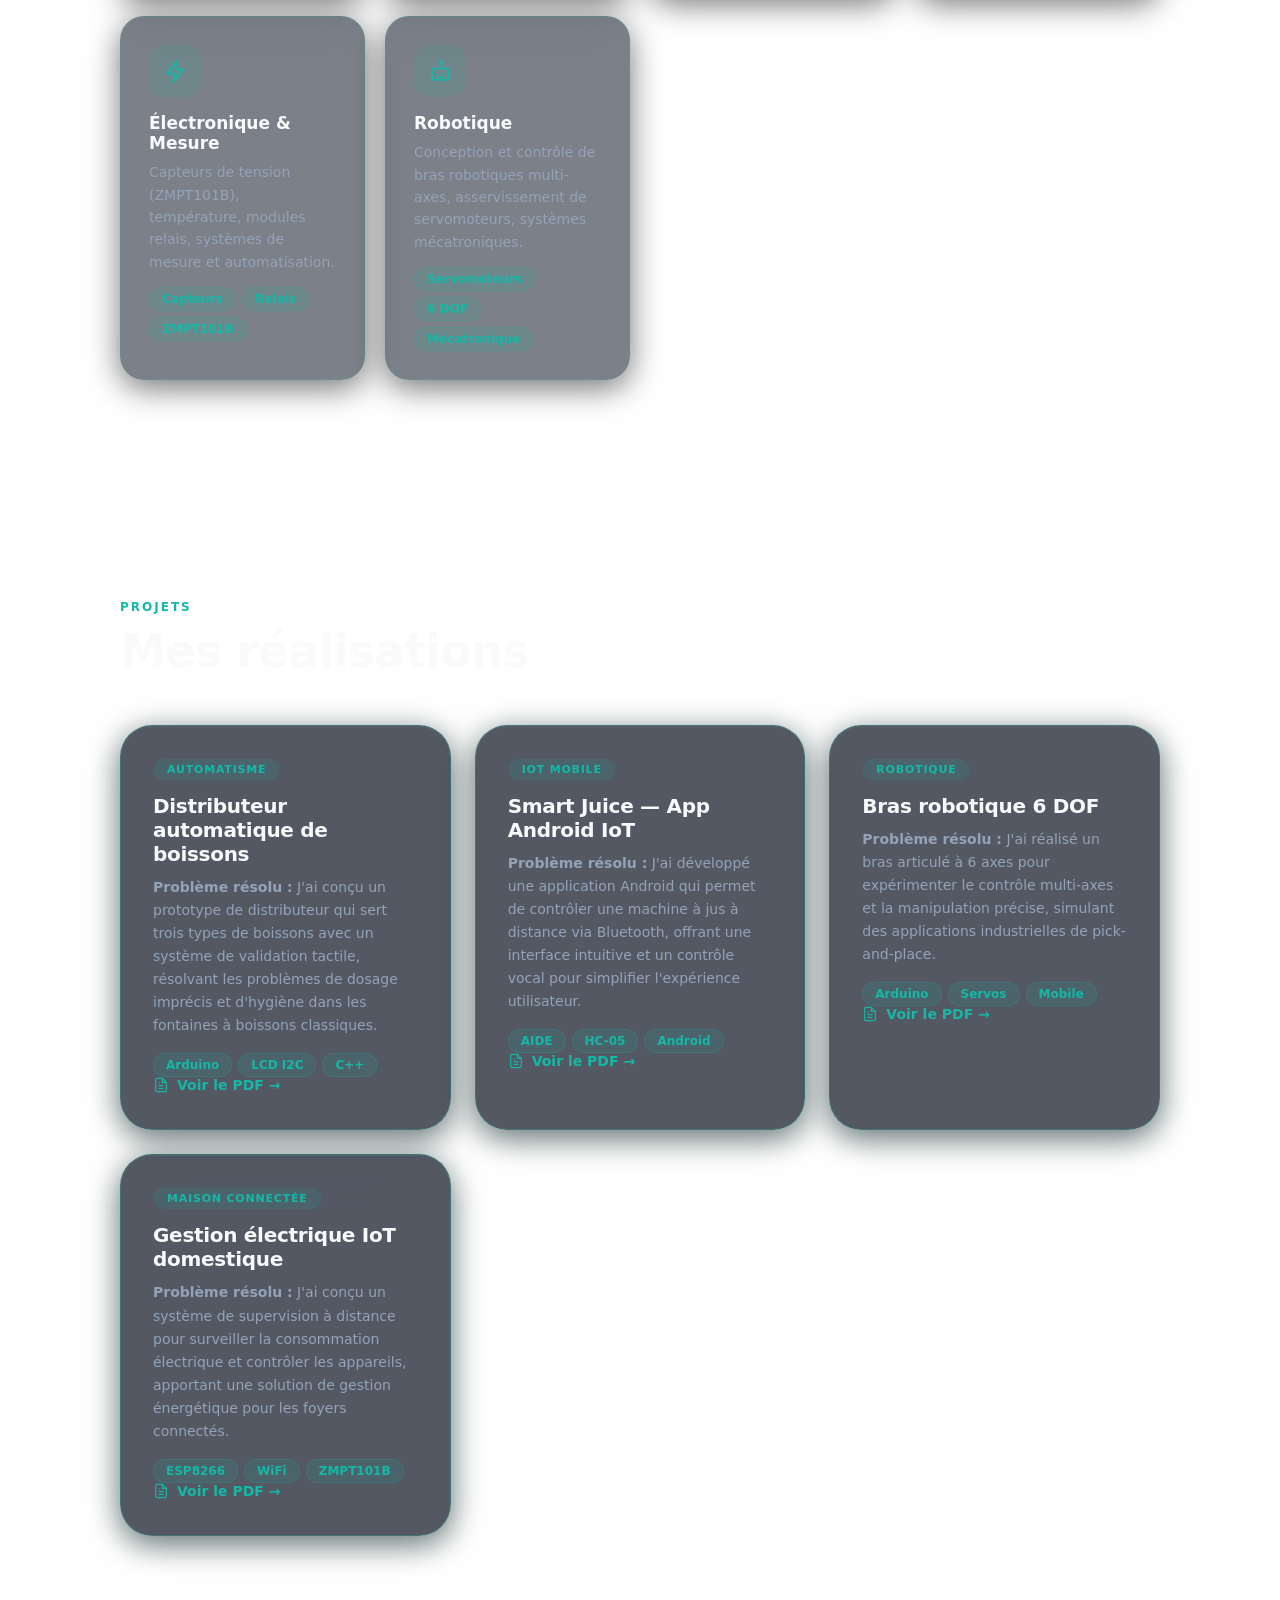
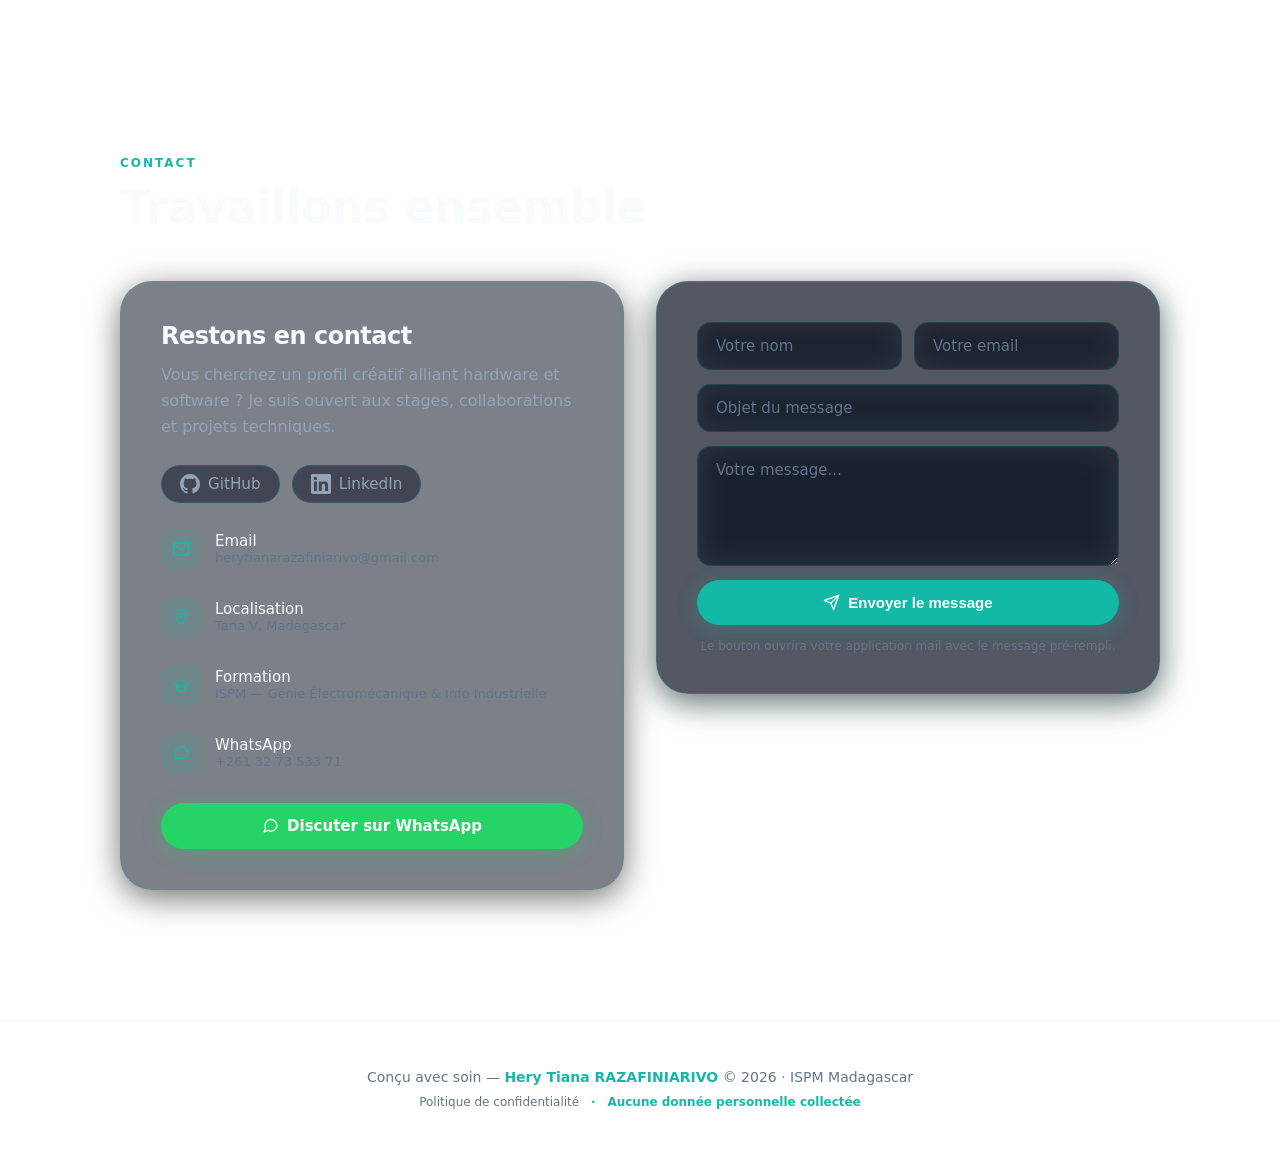
==== commit f0710c07: "Portfolio finalisé : design premium, sécurité, mentions légales" ====
--- a/index.html
+++ b/index.html
@@ -9,13 +9,13 @@
 <meta name="keywords" content="Hery Tiana, Natianah, portfolio, électromécanique, informatique industrielle, IoT, robotique, Arduino, ESP8266, ISPM Madagascar, systèmes embarqués">
 <meta name="author" content="Hery Tiana RAZAFINIARIVO">
 <meta name="robots" content="index, follow">
-<link rel="canonical" href="https://natianah.github.io/">
+<link rel="canonical" href="https://protfolio-natianah.vercel.app/">
 
 <meta property="og:type" content="website">
-<meta property="og:url" content="https://natianah.github.io/">
+<meta property="og:url" content="https://protfolio-natianah.vercel.app/">
 <meta property="og:title" content="Hery Tiana RAZAFINIARIVO — Portfolio Ingénierie">
 <meta property="og:description" content="Étudiant en Génie Électromécanique & Informatique Industrielle à l'ISPM Madagascar. Projets IoT, robotique, systèmes embarqués.">
-<meta property="og:image" content="https://natianah.github.io/profil.jpg">
+<meta property="og:image" content="https://protfolio-natianah.vercel.app/profil.jpg">
 <meta property="og:image:width" content="1200">
 <meta property="og:image:height" content="630">
 <meta property="og:locale" content="fr_FR">
@@ -24,7 +24,7 @@
 <meta name="twitter:card" content="summary_large_image">
 <meta name="twitter:title" content="Hery Tiana RAZAFINIARIVO — Portfolio Ingénierie">
 <meta name="twitter:description" content="Étudiant en Génie Électromécanique & IoT à l'ISPM Madagascar.">
-<meta name="twitter:image" content="https://natianah.github.io/profil.jpg">
+<meta name="twitter:image" content="https://protfolio-natianah.vercel.app/profil.jpg">
 
 <link rel="icon" type="image/svg+xml" href="favicon.svg">
 <link rel="alternate icon" type="image/png" href="profil.jpg">
@@ -32,8 +32,8 @@
 <meta name="apple-mobile-web-app-capable" content="yes">
 <meta name="apple-mobile-web-app-status-bar-style" content="default">
 <meta name="apple-mobile-web-app-title" content="HT Portfolio">
-<meta name="theme-color" content="#2463eb">
-<meta name="msapplication-TileColor" content="#2463eb">
+<meta name="theme-color" content="#14B8A6">
+<meta name="msapplication-TileColor" content="#14B8A6">
 
 <script type="application/ld+json">
 {
@@ -41,8 +41,8 @@
   "@type": "Person",
   "name": "Hery Tiana RAZAFINIARIVO",
   "alternateName": "Natianah",
-  "url": "https://natianah.github.io/",
-  "image": "https://natianah.github.io/profil.jpg",
+  "url": "https://protfolio-natianah.vercel.app/",
+  "image": "https://protfolio-natianah.vercel.app/profil.jpg",
   "jobTitle": "Étudiant en Génie Électromécanique et Informatique Industrielle",
   "worksFor": { "@type": "Organization", "name": "ISPM Madagascar" },
   "address": { "@type": "PostalAddress", "addressLocality": "Antananarivo", "addressCountry": "MG" },
@@ -72,9 +72,10 @@
   left: 8px;
   top: 10px;
   bottom: 10px;
-  width: 3px;
+  width: 2px;
   background: linear-gradient(to bottom, var(--accent), var(--accent-secondary));
   border-radius: 2px;
+  opacity: 0.6;
 }
 
 .edu-card {
@@ -87,7 +88,7 @@
   content: '';
   position: absolute;
   left: -26px;
-  top: 20px;
+  top: 22px;
   width: 14px;
   height: 14px;
   border-radius: 50%;
@@ -95,12 +96,17 @@
   border: 3px solid var(--bg-primary);
   box-shadow: 0 0 0 3px var(--accent);
 }
+
+/* Animation de la photo de profil */
+.profile-ring {
+  animation: spin 8s linear infinite;
+}
 </style>
 
 </head>
 <body>
 
-<!-- ═══ SPRITE D'ICÔNES SVG (aucun emoji sur le site) ═══ -->
+<!-- ═══ SPRITE D'ICÔNES SVG ═══ -->
 <svg style="display:none" aria-hidden="true">
   <symbol id="i-moon" viewBox="0 0 24 24"><path d="M21 12.79A9 9 0 1111.21 3a7 7 0 009.79 9.79z"/></symbol>
   <symbol id="i-sun" viewBox="0 0 24 24"><circle cx="12" cy="12" r="4"/><path d="M12 2v2M12 20v2M4.93 4.93l1.41 1.41M17.66 17.66l1.41 1.41M2 12h2M20 12h2M4.93 19.07l1.41-1.41M17.66 6.34l1.41-1.41"/></symbol>
@@ -162,10 +168,14 @@
           Je transforme des idées en systèmes intelligents connectés.
         </span>
       </p>
-      <p class="hero-sub">Étudiant en 3e année de licence en Génie Électromécanique & Informatique Industrielle à l'ISPM Madagascar.</p>
+      <p class="hero-sub">
+        Étudiant en 3e année de licence en Génie Électromécanique &amp; Informatique Industrielle à l'ISPM Madagascar.
+        <strong style="color: var(--accent); display: block; margin-top: 8px;">Disponible pour un stage à partir de 2026.</strong>
+      </p>
       <div class="hero-cta">
         <a href="#projects" class="btn-primary">Voir mes projets</a>
         <a href="#contact" class="btn-glass">Me contacter</a>
+        <a href="LIEN_VERS_VOTRE_CV" target="_blank" rel="noopener noreferrer" class="btn-glass" style="border-color: var(--accent);">📄 Télécharger mon CV</a>
       </div>
       <div class="scroll-hint">
         <div class="scroll-line"></div>
@@ -221,7 +231,7 @@
           <div class="stat-icon"><svg class="icon"><use href="#i-plane"/></svg></div>
           <div>
             <div class="stat-num">Vision</div>
-            <div class="stat-label">Aéronautique & systèmes intelligents</div>
+            <div class="stat-label">Aéronautique &amp; systèmes intelligents</div>
           </div>
         </div>
       </div>
@@ -231,12 +241,12 @@
   <!-- ── FORMATION ── -->
   <section id="education">
     <div class="section-eyebrow">Parcours</div>
-    <h2>Formation & certifications</h2>
+    <h2>Formation &amp; certifications</h2>
     <div class="education-grid">
       <div class="edu-card glass reveal">
         <div class="edu-icon"><svg class="icon"><use href="#i-cap"/></svg></div>
         <div>
-          <div class="edu-title">Licence Génie Électromécanique & Informatique Industrielle</div>
+          <div class="edu-title">Licence Génie Électromécanique &amp; Informatique Industrielle</div>
           <div class="edu-sub">ISPM Madagascar — en cours</div>
           <span class="edu-year">3ᵉ année</span>
         </div>
@@ -259,7 +269,7 @@
         <div class="edu-icon"><svg class="icon"><use href="#i-headset"/></svg></div>
         <div>
           <div class="edu-title">Formation téléconseiller francophone</div>
-          <div class="edu-sub">Communication client & relation francophone</div>
+          <div class="edu-sub">Communication client &amp; relation francophone</div>
         </div>
       </div>
       <div class="edu-card glass reveal" style="transition-delay:0.4s">
@@ -285,7 +295,7 @@
       </div>
       <div class="skill-card glass reveal" style="transition-delay:0.1s">
         <div class="skill-icon"><svg class="icon"><use href="#i-globe"/></svg></div>
-        <div class="skill-title">IoT & Systèmes embarqués</div>
+        <div class="skill-title">IoT &amp; Systèmes embarqués</div>
         <p class="skill-desc">Conception de systèmes connectés avec ESP8266, Arduino, capteurs et modules de communication.</p>
         <div class="skill-tags"><span class="tag">ESP8266</span><span class="tag">HC-05 BT</span><span class="tag">Modbus</span></div>
       </div>
@@ -297,13 +307,13 @@
       </div>
       <div class="skill-card glass reveal" style="transition-delay:0.3s">
         <div class="skill-icon"><svg class="icon"><use href="#i-compass"/></svg></div>
-        <div class="skill-title">CAO & PCB Design</div>
+        <div class="skill-title">CAO &amp; PCB Design</div>
         <p class="skill-desc">Modélisation mécanique 3D, conception de circuits imprimés et plans industriels.</p>
         <div class="skill-tags"><span class="tag">SolidWorks</span><span class="tag">AutoCAD</span><span class="tag">KiCad</span></div>
       </div>
       <div class="skill-card glass reveal" style="transition-delay:0.4s">
         <div class="skill-icon"><svg class="icon"><use href="#i-zap"/></svg></div>
-        <div class="skill-title">Électronique & Mesure</div>
+        <div class="skill-title">Électronique &amp; Mesure</div>
         <p class="skill-desc">Capteurs de tension (ZMPT101B), température, modules relais, systèmes de mesure et automatisation.</p>
         <div class="skill-tags"><span class="tag">Capteurs</span><span class="tag">Relais</span><span class="tag">ZMPT101B</span></div>
       </div>
@@ -326,28 +336,28 @@
         <div class="project-title">Distributeur automatique de boissons</div>
         <p class="project-desc"><strong>Problème résolu :</strong> J'ai conçu un prototype de distributeur qui sert trois types de boissons avec un système de validation tactile, résolvant les problèmes de dosage imprécis et d'hygiène dans les fontaines à boissons classiques.</p>
         <div class="project-tech"><span class="tag">Arduino</span><span class="tag">LCD I2C</span><span class="tag">C++</span></div>
-        <a href="https://drive.google.com/file/d/XXXXX1/view" target="_blank" rel="noopener" class="project-link"><svg class="icon"><use href="#i-file"/></svg>Voir le PDF →</a>
+        <a href="https://drive.google.com/file/d/XXXXX1/view" target="_blank" rel="noopener noreferrer" class="project-link"><svg class="icon"><use href="#i-file"/></svg>Voir le PDF →</a>
       </div>
       <div class="project-card glass-strong reveal" style="transition-delay:0.1s">
         <div class="project-tag">IoT Mobile</div>
         <div class="project-title">Smart Juice — App Android IoT</div>
         <p class="project-desc"><strong>Problème résolu :</strong> J'ai développé une application Android qui permet de contrôler une machine à jus à distance via Bluetooth, offrant une interface intuitive et un contrôle vocal pour simplifier l'expérience utilisateur.</p>
         <div class="project-tech"><span class="tag">AIDE</span><span class="tag">HC-05</span><span class="tag">Android</span></div>
-        <a href="https://drive.google.com/file/d/XXXXX2/view" target="_blank" rel="noopener" class="project-link"><svg class="icon"><use href="#i-file"/></svg>Voir le PDF →</a>
+        <a href="https://drive.google.com/file/d/XXXXX2/view" target="_blank" rel="noopener noreferrer" class="project-link"><svg class="icon"><use href="#i-file"/></svg>Voir le PDF →</a>
       </div>
       <div class="project-card glass-strong reveal" style="transition-delay:0.2s">
         <div class="project-tag">Robotique</div>
         <div class="project-title">Bras robotique 6 DOF</div>
         <p class="project-desc"><strong>Problème résolu :</strong> J'ai réalisé un bras articulé à 6 axes pour expérimenter le contrôle multi-axes et la manipulation précise, simulant des applications industrielles de pick-and-place.</p>
         <div class="project-tech"><span class="tag">Arduino</span><span class="tag">Servos</span><span class="tag">Mobile</span></div>
-        <a href="https://drive.google.com/file/d/XXXXX3/view" target="_blank" rel="noopener" class="project-link"><svg class="icon"><use href="#i-file"/></svg>Voir le PDF →</a>
+        <a href="https://drive.google.com/file/d/XXXXX3/view" target="_blank" rel="noopener noreferrer" class="project-link"><svg class="icon"><use href="#i-file"/></svg>Voir le PDF →</a>
       </div>
       <div class="project-card glass-strong reveal" style="transition-delay:0.3s">
         <div class="project-tag">Maison connectée</div>
         <div class="project-title">Gestion électrique IoT domestique</div>
         <p class="project-desc"><strong>Problème résolu :</strong> J'ai conçu un système de supervision à distance pour surveiller la consommation électrique et contrôler les appareils, apportant une solution de gestion énergétique pour les foyers connectés.</p>
         <div class="project-tech"><span class="tag">ESP8266</span><span class="tag">WiFi</span><span class="tag">ZMPT101B</span></div>
-        <a href="https://drive.google.com/file/d/XXXXX4/view" target="_blank" rel="noopener" class="project-link"><svg class="icon"><use href="#i-file"/></svg>Voir le PDF →</a>
+        <a href="https://drive.google.com/file/d/XXXXX4/view" target="_blank" rel="noopener noreferrer" class="project-link"><svg class="icon"><use href="#i-file"/></svg>Voir le PDF →</a>
       </div>
     </div>
   </section>
@@ -362,12 +372,12 @@
         <p>Vous cherchez un profil créatif alliant hardware et software ? Je suis ouvert aux stages, collaborations et projets techniques.</p>
 
         <!-- Liens sociaux -->
-        <div style="display: flex; gap: 12px; margin: 16px 0 20px 0; flex-wrap: wrap;">
-          <a href="https://github.com/natianah" target="_blank" rel="noopener" style="display: inline-flex; align-items: center; gap: 8px; padding: 8px 18px; background: var(--glass-bg); border-radius: 30px; color: var(--text-primary); text-decoration: none; border: 1px solid var(--glass-border); transition: all 0.3s ease; font-size: 0.95rem;">
+        <div class="social-links">
+          <a href="https://github.com/natianah" target="_blank" rel="noopener noreferrer" class="social-link">
             <svg width="20" height="20" viewBox="0 0 24 24" fill="currentColor"><path d="M12 0C5.37 0 0 5.37 0 12c0 5.31 3.435 9.795 8.205 11.385.6.105.825-.255.825-.57 0-.285-.015-1.23-.015-2.235-3.015.555-3.795-.735-4.035-1.41-.135-.345-.72-1.41-1.23-1.695-.42-.225-1.02-.78-.015-.795.945-.015 1.62.87 1.845 1.23 1.08 1.815 2.805 1.305 3.495.99.105-.78.42-1.305.765-1.605-2.67-.3-5.46-1.335-5.46-5.925 0-1.305.465-2.385 1.23-3.225-.12-.3-.54-1.53.12-3.15 0 0 1.005-.315 3.3 1.23.96-.27 1.98-.405 3-.405s2.04.135 3 .405c2.295-1.56 3.3-1.23 3.3-1.23.66 1.62.24 2.85.12 3.15.765.84 1.23 1.905 1.23 3.225 0 4.605-2.805 5.625-5.475 5.925.435.375.81 1.095.81 2.22 0 1.605-.015 2.895-.015 3.3 0 .315.225.69.825.57A12.02 12.02 0 0024 12c0-6.63-5.37-12-12-12z"/></svg>
             GitHub
           </a>
-          <a href="https://linkedin.com/in/votreprofil" target="_blank" rel="noopener" style="display: inline-flex; align-items: center; gap: 8px; padding: 8px 18px; background: var(--glass-bg); border-radius: 30px; color: var(--text-primary); text-decoration: none; border: 1px solid var(--glass-border); transition: all 0.3s ease; font-size: 0.95rem;">
+          <a href="https://linkedin.com/in/votreprofil" target="_blank" rel="noopener noreferrer" class="social-link">
             <svg width="20" height="20" viewBox="0 0 24 24" fill="currentColor"><path d="M20.447 20.452h-3.554v-5.569c0-1.328-.027-3.037-1.852-3.037-1.853 0-2.136 1.445-2.136 2.939v5.667H9.351V9h3.414v1.561h.046c.477-.9 1.637-1.85 3.37-1.85 3.601 0 4.267 2.37 4.267 5.455v6.286zM5.337 7.433c-1.144 0-2.063-.926-2.063-2.065 0-1.138.92-2.063 2.063-2.063 1.14 0 2.064.925 2.064 2.063 0 1.139-.925 2.065-2.064 2.065zm1.782 13.019H3.555V9h3.564v11.452zM22.225 0H1.771C.792 0 0 .774 0 1.729v20.542C0 23.227.792 24 1.771 24h20.451C23.2 24 24 23.227 24 22.271V1.729C24 .774 23.2 0 22.222 0h.003z"/></svg>
             LinkedIn
           </a>
@@ -393,11 +403,11 @@
           <div class="contact-item-icon"><svg class="icon"><use href="#i-cap"/></svg></div>
           <div>
             <div class="contact-item-text">Formation</div>
-            <div class="contact-item-sub">ISPM — Génie Électromécanique & Info Industrielle</div>
-          </div>
-        </div>
-
-        <a href="https://wa.me/261327353371" target="_blank" rel="noopener" class="contact-item">
+            <div class="contact-item-sub">ISPM — Génie Électromécanique &amp; Info Industrielle</div>
+          </div>
+        </div>
+
+        <a href="https://wa.me/261327353371" target="_blank" rel="noopener noreferrer" class="contact-item">
           <div class="contact-item-icon"><svg class="icon"><use href="#i-chat"/></svg></div>
           <div>
             <div class="contact-item-text">WhatsApp</div>
@@ -405,7 +415,7 @@
           </div>
         </a>
 
-        <a href="https://wa.me/261327353371" target="_blank" rel="noopener" class="btn-primary btn-full btn-whatsapp" style="margin-top:8px;">
+        <a href="https://wa.me/261327353371" target="_blank" rel="noopener noreferrer" class="btn-primary btn-full btn-whatsapp" style="margin-top:8px;">
           <svg class="icon"><use href="#i-chat"/></svg>Discuter sur WhatsApp
         </a>
       </div>
@@ -418,7 +428,15 @@
           </div>
           <input type="text" id="f-objet" placeholder="Objet du message" />
           <textarea id="f-msg" placeholder="Votre message..."></textarea>
-          <button class="btn-primary btn-full" onclick="envoyerEmail()"><svg class="icon"><use href="#i-send"/></svg>Envoyer le message</button>
+          
+          <!-- 🔒 Champ honeypot anti-spam (caché) -->
+          <div style="display: none;">
+            <input type="text" id="f-honeypot" name="honeypot" placeholder="Ne pas remplir" />
+          </div>
+          
+          <button class="btn-primary btn-full" onclick="envoyerEmail()">
+            <svg class="icon"><use href="#i-send"/></svg>Envoyer le message
+          </button>
         </div>
         <p style="margin-top:14px; font-size:12px; color:var(--text-muted); text-align:center;">
           Le bouton ouvrira votre application mail avec le message pré-rempli.
@@ -430,6 +448,11 @@
 
 <footer>
   <p>Conçu avec soin — <span>Hery Tiana RAZAFINIARIVO</span> © 2026 · ISPM Madagascar</p>
+  <p style="margin-top: 10px; font-size: 12px; color: var(--text-muted);">
+    <a href="/privacy.html" style="color: var(--text-muted); text-decoration: none; transition: color 0.2s;">Politique de confidentialité</a>
+    <span style="margin: 0 8px;">·</span>
+    <span>Aucune donnée personnelle collectée</span>
+  </p>
 </footer>
 
 <script src="js/script.js"></script>
--- a/css/style.css
+++ b/css/style.css
@@ -1,40 +1,84 @@
 /* ============================================================
    HERY TIANA RAZAFINIARIVO — PORTFOLIO
-   Style : glassmorphism, icônes SVG (sans emoji)
+   Style : Glassmorphism · Engineering × AI × IoT × PREMIUM
+   Palette : Turquoise (#14B8A6) identité principale
    ============================================================ */
 
 *, *::before, *::after { box-sizing: border-box; margin: 0; padding: 0; }
 
+/* ── MODE SOMBRE (par défaut) ── */
 :root {
-  --glass-bg: rgba(255,255,255,0.18);
-  --glass-bg-strong: rgba(255,255,255,0.28);
-  --glass-border: rgba(255,255,255,0.45);
-  --glass-shadow: 0 8px 32px rgba(31,38,135,0.13);
-  --text-primary: #0f1923;
-  --text-secondary: #3d5166;
-  --text-muted: #6b88a0;
-  --accent: #2463eb;
+  /* Backgrounds */
+  --bg-primary: #0B1120;
+  --bg-surface: #111827;
+  --bg-glass: rgba(17, 24, 39, 0.55);
+  --bg-glass-strong: rgba(17, 24, 39, 0.72);
+  --bg-input: rgba(17, 24, 39, 0.5);
+
+  /* Bordures */
+  --border-glass: rgba(20, 184, 166, 0.18);
+  --border-glass-strong: rgba(20, 184, 166, 0.30);
+  --border-subtle: rgba(148, 163, 184, 0.10);
+
+  /* Ombres */
+  --shadow-glass: 0 8px 32px rgba(0, 0, 0, 0.55);
+  --shadow-glow: 0 8px 32px rgba(20, 184, 166, 0.15);
+
+  /* Couleurs d'identité */
+  --accent: #14B8A6;
+  --accent-secondary: #38BDF8;
+  --accent-hover: #0D9488;
+  --accent-dim: rgba(20, 184, 166, 0.12);
+
+  /* Textes */
+  --text-primary: #F8FAFC;
+  --text-secondary: #94A3B8;
+  --text-muted: #64748B;
+
+  /* Sémantique */
+  --success: #10B981;
+  --warning: #F59E0B;
+  --error: #EF4444;
+
+  /* Dimensions */
   --radius-md: 16px;
   --radius-lg: 24px;
   --radius-xl: 32px;
   --section-pad-v: clamp(60px, 10vw, 110px);
   --section-pad-h: clamp(16px, 5vw, 40px);
   --max-w: 1060px;
-  --bg-grad: linear-gradient(135deg, #c8daf6 0%, #e8f0fe 30%, #f4f8ff 60%, #dce9f8 100%);
-  --nav-bg: rgba(255,255,255,0.22);
-}
-
-[data-theme="dark"] {
-  --glass-bg: rgba(30,41,59,0.45);
-  --glass-bg-strong: rgba(30,41,59,0.6);
-  --glass-border: rgba(148,163,184,0.25);
-  --glass-shadow: 0 8px 32px rgba(0,0,0,0.35);
-  --text-primary: #f1f5f9;
-  --text-secondary: #cbd5e1;
-  --text-muted: #94a3b8;
-  --accent: #60a5fa;
-  --bg-grad: linear-gradient(135deg, #0f172a 0%, #1e293b 30%, #1e2745 60%, #111827 100%);
-  --nav-bg: rgba(15,23,42,0.55);
+
+  /* Fond */
+  --bg-grad: radial-gradient(ellipse at 20% 20%, #0F2A3A 0%, #0B1120 50%, #080E1A 100%);
+  --nav-bg: rgba(11, 17, 32, 0.70);
+}
+
+/* ── MODE CLAIR ── */
+[data-theme="light"] {
+  --bg-primary: #F8FAFC;
+  --bg-surface: #FFFFFF;
+  --bg-glass: rgba(255, 255, 255, 0.55);
+  --bg-glass-strong: rgba(255, 255, 255, 0.78);
+  --bg-input: rgba(255, 255, 255, 0.5);
+
+  --border-glass: rgba(15, 159, 145, 0.20);
+  --border-glass-strong: rgba(15, 159, 145, 0.35);
+  --border-subtle: rgba(71, 85, 105, 0.08);
+
+  --shadow-glass: 0 8px 32px rgba(0, 0, 0, 0.06);
+  --shadow-glow: 0 8px 32px rgba(15, 159, 145, 0.12);
+
+  --accent: #0F9F91;
+  --accent-secondary: #0284C7;
+  --accent-hover: #0D7A6E;
+  --accent-dim: rgba(15, 159, 145, 0.10);
+
+  --text-primary: #0F172A;
+  --text-secondary: #475569;
+  --text-muted: #64748B;
+
+  --bg-grad: radial-gradient(ellipse at 20% 20%, #E8F4F8 0%, #F0F6FA 40%, #F8FAFC 100%);
+  --nav-bg: rgba(255, 255, 255, 0.70);
 }
 
 html { scroll-behavior: smooth; }
@@ -42,13 +86,14 @@
 body {
   font-family: 'Segoe UI', system-ui, -apple-system, sans-serif;
   background: var(--bg-grad);
+  background-attachment: fixed;
   min-height: 100vh;
   color: var(--text-primary);
   overflow-x: hidden;
-  transition: background 0.4s ease, color 0.4s ease;
-}
-
-/* ── ICÔNES SVG (remplacent les emojis) ── */
+  transition: background 0.5s ease, color 0.4s ease;
+}
+
+/* ── ICÔNES SVG ── */
 .icon {
   width: 20px;
   height: 20px;
@@ -61,219 +106,884 @@
   flex-shrink: 0;
 }
 
-/* ── BLOBS ── */
-.bg-blob { position: fixed; border-radius: 50%; filter: blur(80px); opacity: 0.35; pointer-events: none; z-index: 0; transition: opacity 0.4s; }
-[data-theme="dark"] .bg-blob { opacity: 0.25; }
-.blob1 { width: clamp(200px,50vw,500px); height: clamp(200px,50vw,500px); background: radial-gradient(circle, #93c5fd, #3b82f6); top: -100px; left: -100px; animation: float1 12s ease-in-out infinite; }
-.blob2 { width: clamp(180px,40vw,400px); height: clamp(180px,40vw,400px); background: radial-gradient(circle, #a5b4fc, #6366f1); bottom: 100px; right: -80px; animation: float2 15s ease-in-out infinite; }
-.blob3 { width: clamp(150px,30vw,300px); height: clamp(150px,30vw,300px); background: radial-gradient(circle, #bfdbfe, #60a5fa); top: 50%; left: 40%; animation: float3 10s ease-in-out infinite; }
-
-@keyframes float1 { 0%,100%{transform:translate(0,0) scale(1)} 50%{transform:translate(40px,30px) scale(1.08)} }
-@keyframes float2 { 0%,100%{transform:translate(0,0) scale(1)} 50%{transform:translate(-30px,-40px) scale(1.05)} }
-@keyframes float3 { 0%,100%{transform:translate(0,0) scale(1)} 50%{transform:translate(20px,-20px) scale(0.95)} }
+/* ── BLOBS (effet technique) ── */
+.bg-blob {
+  position: fixed;
+  border-radius: 50%;
+  filter: blur(100px);
+  pointer-events: none;
+  z-index: 0;
+  transition: opacity 0.6s ease;
+  opacity: 0.30;
+}
+[data-theme="light"] .bg-blob { opacity: 0.15; }
+
+.blob1 {
+  width: clamp(300px, 60vw, 600px);
+  height: clamp(300px, 60vw, 600px);
+  background: radial-gradient(circle, rgba(20, 184, 166, 0.20), transparent 70%);
+  top: -200px;
+  left: -150px;
+  animation: float1 18s ease-in-out infinite;
+}
+.blob2 {
+  width: clamp(250px, 50vw, 500px);
+  height: clamp(250px, 50vw, 500px);
+  background: radial-gradient(circle, rgba(56, 189, 248, 0.15), transparent 70%);
+  bottom: -100px;
+  right: -100px;
+  animation: float2 22s ease-in-out infinite;
+}
+.blob3 {
+  width: clamp(200px, 40vw, 400px);
+  height: clamp(200px, 40vw, 400px);
+  background: radial-gradient(circle, rgba(20, 184, 166, 0.10), transparent 70%);
+  top: 40%;
+  left: 50%;
+  animation: float3 15s ease-in-out infinite;
+}
+
+@keyframes float1 { 0%,100%{transform:translate(0,0) scale(1)} 50%{transform:translate(50px,40px) scale(1.1)} }
+@keyframes float2 { 0%,100%{transform:translate(0,0) scale(1)} 50%{transform:translate(-40px,-50px) scale(1.08)} }
+@keyframes float3 { 0%,100%{transform:translate(0,0) scale(1)} 50%{transform:translate(30px,-30px) scale(0.92)} }
 
 /* ── GLASS ── */
-.glass { background: var(--glass-bg); backdrop-filter: blur(20px) saturate(180%); -webkit-backdrop-filter: blur(20px) saturate(180%); border: 1px solid var(--glass-border); box-shadow: var(--glass-shadow), inset 0 1px 0 rgba(255,255,255,0.6); transition: background 0.4s, border 0.4s; }
-[data-theme="dark"] .glass { box-shadow: var(--glass-shadow), inset 0 1px 0 rgba(255,255,255,0.06); }
-.glass-strong { background: var(--glass-bg-strong); backdrop-filter: blur(30px) saturate(200%); -webkit-backdrop-filter: blur(30px) saturate(200%); border: 1px solid rgba(255,255,255,0.55); box-shadow: 0 12px 48px rgba(36,99,235,0.12), inset 0 1px 0 rgba(255,255,255,0.7); transition: background 0.4s, border 0.4s; }
-[data-theme="dark"] .glass-strong { border-color: rgba(148,163,184,0.3); box-shadow: 0 12px 48px rgba(0,0,0,0.4), inset 0 1px 0 rgba(255,255,255,0.05); }
+.glass {
+  background: var(--bg-glass);
+  backdrop-filter: blur(24px) saturate(180%);
+  -webkit-backdrop-filter: blur(24px) saturate(180%);
+  border: 1px solid var(--border-glass);
+  box-shadow: var(--shadow-glass), inset 0 1px 0 rgba(255,255,255,0.04);
+  transition: background 0.4s, border 0.4s, box-shadow 0.4s;
+}
+[data-theme="light"] .glass {
+  box-shadow: var(--shadow-glass), inset 0 1px 0 rgba(255,255,255,0.6);
+}
+
+.glass-strong {
+  background: var(--bg-glass-strong);
+  backdrop-filter: blur(32px) saturate(200%);
+  -webkit-backdrop-filter: blur(32px) saturate(200%);
+  border: 1px solid var(--border-glass-strong);
+  box-shadow: var(--shadow-glass), var(--shadow-glow), inset 0 1px 0 rgba(255,255,255,0.05);
+  transition: background 0.4s, border 0.4s, box-shadow 0.4s;
+}
+[data-theme="light"] .glass-strong {
+  box-shadow: var(--shadow-glass), var(--shadow-glow), inset 0 1px 0 rgba(255,255,255,0.7);
+}
 
 /* ── NAV ── */
 nav {
-  position: fixed; top: 16px; left: 50%; transform: translateX(-50%);
-  z-index: 100; border-radius: 50px;
-  padding: 10px clamp(16px,4vw,28px);
-  display: flex; align-items: center; gap: clamp(14px,3vw,32px);
-  background: var(--nav-bg); backdrop-filter: blur(24px) saturate(180%); -webkit-backdrop-filter: blur(24px) saturate(180%);
-  border: 1px solid var(--glass-border);
-  box-shadow: 0 4px 24px rgba(36,99,235,0.10), inset 0 1px 0 rgba(255,255,255,0.65);
-  max-width: calc(100vw - 32px); width: max-content;
-  transition: background 0.4s, border 0.4s;
-}
-.nav-brand { font-weight: 700; font-size: clamp(13px,2vw,15px); color: var(--accent); letter-spacing: -0.3px; white-space: nowrap; }
-.nav-links { display: flex; gap: clamp(12px,2vw,24px); align-items: center; }
-.nav-links a { font-size: clamp(12px,1.5vw,14px); color: var(--text-secondary); text-decoration: none; font-weight: 500; transition: color 0.2s; white-space: nowrap; }
-.nav-links a:hover { color: var(--accent); }
+  position: fixed;
+  top: 16px;
+  left: 50%;
+  transform: translateX(-50%);
+  z-index: 100;
+  border-radius: 50px;
+  padding: 10px clamp(16px, 4vw, 28px);
+  display: flex;
+  align-items: center;
+  gap: clamp(14px, 3vw, 32px);
+  background: var(--nav-bg);
+  backdrop-filter: blur(24px) saturate(180%);
+  -webkit-backdrop-filter: blur(24px) saturate(180%);
+  border: 1px solid var(--border-glass);
+  box-shadow: var(--shadow-glass), inset 0 1px 0 rgba(255,255,255,0.04);
+  max-width: calc(100vw - 32px);
+  width: max-content;
+  transition: background 0.4s, border 0.4s, box-shadow 0.4s;
+}
+[data-theme="light"] nav {
+  box-shadow: var(--shadow-glass), inset 0 1px 0 rgba(255,255,255,0.6);
+}
+
+.nav-brand {
+  font-weight: 700;
+  font-size: clamp(13px, 2vw, 15px);
+  color: var(--accent);
+  letter-spacing: -0.3px;
+  white-space: nowrap;
+}
+
+.nav-links {
+  display: flex;
+  gap: clamp(12px, 2vw, 24px);
+  align-items: center;
+}
+.nav-links a {
+  font-size: clamp(12px, 1.5vw, 14px);
+  color: var(--text-secondary);
+  text-decoration: none;
+  font-weight: 500;
+  transition: color 0.2s;
+  white-space: nowrap;
+  position: relative;
+}
+.nav-links a::after {
+  content: '';
+  position: absolute;
+  bottom: -4px;
+  left: 0;
+  width: 0;
+  height: 2px;
+  background: var(--accent);
+  transition: width 0.3s ease;
+}
+.nav-links a:hover {
+  color: var(--accent);
+}
+.nav-links a:hover::after {
+  width: 100%;
+}
 
 .theme-toggle {
-  width: 36px; height: 36px; border-radius: 50%; border: 1px solid var(--glass-border);
-  background: rgba(255,255,255,0.25); backdrop-filter: blur(10px);
-  display: flex; align-items: center; justify-content: center; cursor: pointer;
-  flex-shrink: 0; transition: transform 0.2s, background 0.3s; color: var(--text-primary);
+  width: 36px;
+  height: 36px;
+  border-radius: 50%;
+  border: 1px solid var(--border-glass);
+  background: var(--bg-glass);
+  backdrop-filter: blur(10px);
+  display: flex;
+  align-items: center;
+  justify-content: center;
+  cursor: pointer;
+  flex-shrink: 0;
+  transition: transform 0.2s, background 0.3s, border 0.3s;
+  color: var(--text-primary);
 }
 .theme-toggle .icon { width: 18px; height: 18px; }
-.theme-toggle:hover { transform: scale(1.1); }
+.theme-toggle:hover { transform: scale(1.1); border-color: var(--accent); }
 .theme-toggle:active { transform: scale(0.95); }
 
 .nav-hamburger {
-  display: none; flex-direction: column; gap: 5px; cursor: pointer;
-  width: 24px; height: 18px; justify-content: center; flex-shrink: 0;
-}
-.nav-hamburger span { display: block; width: 100%; height: 2px; background: var(--text-primary); border-radius: 2px; transition: transform 0.3s, opacity 0.3s; }
+  display: none;
+  flex-direction: column;
+  gap: 5px;
+  cursor: pointer;
+  width: 24px;
+  height: 18px;
+  justify-content: center;
+  flex-shrink: 0;
+}
+.nav-hamburger span {
+  display: block;
+  width: 100%;
+  height: 2px;
+  background: var(--text-primary);
+  border-radius: 2px;
+  transition: transform 0.3s, opacity 0.3s;
+}
 .nav-hamburger.open span:nth-child(1) { transform: translateY(7px) rotate(45deg); }
 .nav-hamburger.open span:nth-child(2) { opacity: 0; }
 .nav-hamburger.open span:nth-child(3) { transform: translateY(-7px) rotate(-45deg); }
 
 .mobile-menu {
-  position: fixed; top: 70px; left: 50%; transform: translateX(-50%) translateY(-12px);
-  z-index: 99; width: calc(100vw - 32px); max-width: 320px;
-  background: var(--nav-bg); backdrop-filter: blur(24px) saturate(180%); -webkit-backdrop-filter: blur(24px) saturate(180%);
-  border: 1px solid var(--glass-border); border-radius: 24px;
-  padding: 20px; display: flex; flex-direction: column; gap: 14px;
-  box-shadow: 0 12px 40px rgba(36,99,235,0.18);
-  opacity: 0; pointer-events: none; transition: opacity 0.25s, transform 0.25s;
-}
-.mobile-menu.open { opacity: 1; pointer-events: auto; transform: translateX(-50%) translateY(0); }
-.mobile-menu a { font-size: 15px; font-weight: 600; color: var(--text-primary); text-decoration: none; padding: 10px 14px; border-radius: 12px; transition: background 0.2s; }
-.mobile-menu a:active { background: rgba(36,99,235,0.12); }
+  position: fixed;
+  top: 70px;
+  left: 50%;
+  transform: translateX(-50%) translateY(-12px);
+  z-index: 99;
+  width: calc(100vw - 32px);
+  max-width: 320px;
+  background: var(--nav-bg);
+  backdrop-filter: blur(24px) saturate(180%);
+  -webkit-backdrop-filter: blur(24px) saturate(180%);
+  border: 1px solid var(--border-glass);
+  border-radius: 24px;
+  padding: 20px;
+  display: flex;
+  flex-direction: column;
+  gap: 14px;
+  box-shadow: var(--shadow-glass);
+  opacity: 0;
+  pointer-events: none;
+  transition: opacity 0.25s, transform 0.25s;
+}
+.mobile-menu.open {
+  opacity: 1;
+  pointer-events: auto;
+  transform: translateX(-50%) translateY(0);
+}
+.mobile-menu a {
+  font-size: 15px;
+  font-weight: 600;
+  color: var(--text-primary);
+  text-decoration: none;
+  padding: 10px 14px;
+  border-radius: 12px;
+  transition: background 0.2s, color 0.2s;
+}
+.mobile-menu a:hover,
+.mobile-menu a:active {
+  background: var(--accent-dim);
+  color: var(--accent);
+}
 
 /* ── LAYOUT ── */
 main { position: relative; z-index: 1; }
-section { padding: var(--section-pad-v) var(--section-pad-h); max-width: var(--max-w); margin: 0 auto; }
+section {
+  padding: var(--section-pad-v) var(--section-pad-h);
+  max-width: var(--max-w);
+  margin: 0 auto;
+}
 
 /* ── HERO ── */
 #hero {
   min-height: 100svh;
-  display: flex; align-items: center;
+  display: flex;
+  align-items: center;
   padding-top: clamp(90px, 14vw, 120px);
   gap: clamp(30px, 5vw, 60px);
-  max-width: var(--max-w); margin: 0 auto;
-  padding-left: var(--section-pad-h); padding-right: var(--section-pad-h);
+  max-width: var(--max-w);
+  margin: 0 auto;
+  padding-left: var(--section-pad-h);
+  padding-right: var(--section-pad-h);
 }
 .hero-left { flex: 1; display: flex; flex-direction: column; align-items: flex-start; min-width: 0; }
 .hero-right { flex-shrink: 0; display: flex; justify-content: center; align-items: center; }
 
 .hero-badge {
-  display: inline-flex; align-items: center; gap: 8px;
-  padding: 6px 16px; border-radius: 50px; font-size: clamp(11px,1.5vw,13px); font-weight: 600; color: var(--accent);
-  background: rgba(219,234,254,0.7); border: 1px solid rgba(147,197,253,0.5);
-  backdrop-filter: blur(12px); margin-bottom: 20px; letter-spacing: 0.3px;
-}
-[data-theme="dark"] .hero-badge { background: rgba(96,165,250,0.15); border-color: rgba(96,165,250,0.3); }
-.hero-badge-dot { width: 8px; height: 8px; border-radius: 50%; background: var(--accent); animation: pulse 2s infinite; flex-shrink: 0; }
-@keyframes pulse { 0%,100%{opacity:1} 50%{opacity:0.4} }
-
-h1 { font-size: clamp(34px, 6vw, 72px); font-weight: 800; line-height: 1.05; letter-spacing: -2px; color: var(--text-primary); margin-bottom: 16px; }
+  display: inline-flex;
+  align-items: center;
+  gap: 8px;
+  padding: 6px 18px;
+  border-radius: 50px;
+  font-size: clamp(11px, 1.5vw, 13px);
+  font-weight: 600;
+  color: var(--accent);
+  background: var(--accent-dim);
+  border: 1px solid var(--border-glass-strong);
+  backdrop-filter: blur(12px);
+  margin-bottom: 20px;
+  letter-spacing: 0.3px;
+}
+.hero-badge-dot {
+  width: 8px;
+  height: 8px;
+  border-radius: 50%;
+  background: var(--accent);
+  animation: pulse-dot 2s infinite;
+  flex-shrink: 0;
+}
+@keyframes pulse-dot { 0%,100%{opacity:1} 50%{opacity:0.3} }
+
+h1 {
+  font-size: clamp(34px, 6vw, 72px);
+  font-weight: 800;
+  line-height: 1.05;
+  letter-spacing: -2px;
+  color: var(--text-primary);
+  margin-bottom: 16px;
+}
 h1 span { color: var(--accent); }
-.hero-sub { font-size: clamp(15px, 2vw, 18px); color: var(--text-secondary); max-width: 520px; line-height: 1.6; margin-bottom: 32px; font-weight: 400; }
+
+.hero-sub {
+  font-size: clamp(15px, 2vw, 18px);
+  color: var(--text-secondary);
+  max-width: 520px;
+  line-height: 1.6;
+  margin-bottom: 32px;
+  font-weight: 400;
+}
+.hero-sub strong {
+  color: var(--text-primary);
+}
 
 .hero-cta { display: flex; gap: 12px; flex-wrap: wrap; }
-.scroll-hint { margin-top: clamp(32px,5vw,56px); display: flex; align-items: center; gap: 10px; font-size: 13px; color: var(--text-muted); }
-.scroll-line { width: 40px; height: 1px; background: var(--text-muted); opacity: 0.5; }
+
+.scroll-hint {
+  margin-top: clamp(32px, 5vw, 56px);
+  display: flex;
+  align-items: center;
+  gap: 10px;
+  font-size: 13px;
+  color: var(--text-muted);
+}
+.scroll-line {
+  width: 40px;
+  height: 1px;
+  background: var(--text-muted);
+  opacity: 0.4;
+}
 
 /* ── PHOTO DE PROFIL ── */
-.profile-frame { position: relative; width: clamp(180px, 25vw, 300px); height: clamp(180px, 25vw, 300px); }
-.profile-ring { position: absolute; inset: -8px; border-radius: 50%; background: conic-gradient(from 0deg, #2463eb, #a5b4fc, #60a5fa, #2463eb); animation: spin 6s linear infinite; padding: 3px; }
+.profile-frame {
+  position: relative;
+  width: clamp(180px, 25vw, 300px);
+  height: clamp(180px, 25vw, 300px);
+}
+.profile-ring {
+  position: absolute;
+  inset: -6px;
+  border-radius: 50%;
+  background: conic-gradient(from 0deg, var(--accent), var(--accent-secondary), var(--accent), var(--accent));
+  animation: spin 8s linear infinite;
+  padding: 3px;
+}
 @keyframes spin { to { transform: rotate(360deg); } }
-.profile-ring-inner { width: 100%; height: 100%; border-radius: 50%; background: linear-gradient(135deg, #e8f0fe, #f4f8ff); }
-[data-theme="dark"] .profile-ring-inner { background: linear-gradient(135deg, #1e293b, #0f172a); }
-.profile-photo-wrap { position: absolute; inset: 0; border-radius: 50%; overflow: hidden; background: rgba(255,255,255,0.3); backdrop-filter: blur(20px) saturate(180%); border: 3px solid rgba(255,255,255,0.7); box-shadow: 0 16px 48px rgba(36,99,235,0.2), inset 0 2px 0 rgba(255,255,255,0.8); display: flex; align-items: center; justify-content: center; }
-.profile-photo-wrap img { width: 100%; height: 100%; object-fit: cover; border-radius: 50%; display: block; }
-.profile-badge { position: absolute; bottom: clamp(4px,2vw,12px); right: clamp(-8px,2vw,-12px); background: rgba(255,255,255,0.9); backdrop-filter: blur(16px); border: 1px solid rgba(255,255,255,0.7); border-radius: 50px; padding: 6px 14px; display: flex; align-items: center; gap: 8px; box-shadow: 0 4px 16px rgba(36,99,235,0.15); font-size: clamp(11px,1.5vw,13px); font-weight: 600; color: var(--text-primary); white-space: nowrap; }
-[data-theme="dark"] .profile-badge { background: rgba(30,41,59,0.85); border-color: rgba(148,163,184,0.3); }
-.profile-badge-dot { width: 8px; height: 8px; border-radius: 50%; background: #22c55e; animation: pulse 2s infinite; flex-shrink: 0; }
+.profile-ring-inner {
+  width: 100%;
+  height: 100%;
+  border-radius: 50%;
+  background: var(--bg-primary);
+}
+.profile-photo-wrap {
+  position: absolute;
+  inset: 0;
+  border-radius: 50%;
+  overflow: hidden;
+  background: var(--bg-glass);
+  backdrop-filter: blur(20px) saturate(180%);
+  border: 2px solid var(--border-glass-strong);
+  box-shadow: var(--shadow-glass), var(--shadow-glow);
+  display: flex;
+  align-items: center;
+  justify-content: center;
+}
+.profile-photo-wrap img {
+  width: 100%;
+  height: 100%;
+  object-fit: cover;
+  border-radius: 50%;
+  display: block;
+}
+.profile-badge {
+  position: absolute;
+  bottom: clamp(4px, 2vw, 12px);
+  right: clamp(-8px, 2vw, -12px);
+  background: var(--bg-surface);
+  backdrop-filter: blur(16px);
+  border: 1px solid var(--border-glass-strong);
+  border-radius: 50px;
+  padding: 6px 14px;
+  display: flex;
+  align-items: center;
+  gap: 8px;
+  box-shadow: var(--shadow-glass);
+  font-size: clamp(11px, 1.5vw, 13px);
+  font-weight: 600;
+  color: var(--text-primary);
+  white-space: nowrap;
+}
+.profile-badge-dot {
+  width: 8px;
+  height: 8px;
+  border-radius: 50%;
+  background: var(--success);
+  animation: pulse-dot 2s infinite;
+  flex-shrink: 0;
+}
 
 /* ── TITRES ── */
-.section-eyebrow { font-size: 12px; font-weight: 700; letter-spacing: 2px; text-transform: uppercase; color: var(--accent); margin-bottom: 12px; }
-h2 { font-size: clamp(26px, 4vw, 46px); font-weight: 800; letter-spacing: -1px; color: var(--text-primary); line-height: 1.1; margin-bottom: clamp(28px,5vw,48px); }
+.section-eyebrow {
+  font-size: 12px;
+  font-weight: 700;
+  letter-spacing: 2px;
+  text-transform: uppercase;
+  color: var(--accent);
+  margin-bottom: 12px;
+}
+h2 {
+  font-size: clamp(26px, 4vw, 46px);
+  font-weight: 800;
+  letter-spacing: -1px;
+  color: var(--text-primary);
+  line-height: 1.1;
+  margin-bottom: clamp(28px, 5vw, 48px);
+}
 
 /* ── À PROPOS ── */
-.about-grid { display: grid; grid-template-columns: 1fr 1fr; gap: clamp(20px,4vw,32px); align-items: center; }
-.about-card { border-radius: var(--radius-xl); padding: clamp(24px,4vw,40px); }
-.about-text { font-size: clamp(15px,2vw,17px); line-height: 1.75; color: var(--text-secondary); }
-.about-text strong { color: var(--text-primary); font-weight: 700; }
-
-.stats-col { display: flex; flex-direction: column; gap: clamp(12px,2vw,20px); }
-.stat-card { border-radius: var(--radius-lg); padding: clamp(16px,3vw,28px); display: flex; align-items: center; gap: 16px; }
-.stat-icon { width: 48px; height: 48px; border-radius: 14px; background: rgba(36,99,235,0.12); display: flex; align-items: center; justify-content: center; flex-shrink: 0; color: var(--accent); }
+.about-grid {
+  display: grid;
+  grid-template-columns: 1fr 1fr;
+  gap: clamp(20px, 4vw, 32px);
+  align-items: center;
+}
+.about-card {
+  border-radius: var(--radius-xl);
+  padding: clamp(24px, 4vw, 40px);
+}
+.about-text {
+  font-size: clamp(15px, 2vw, 17px);
+  line-height: 1.75;
+  color: var(--text-secondary);
+}
+.about-text strong {
+  color: var(--text-primary);
+  font-weight: 700;
+}
+
+.stats-col {
+  display: flex;
+  flex-direction: column;
+  gap: clamp(12px, 2vw, 20px);
+}
+.stat-card {
+  border-radius: var(--radius-lg);
+  padding: clamp(16px, 3vw, 28px);
+  display: flex;
+  align-items: center;
+  gap: 16px;
+}
+.stat-icon {
+  width: 48px;
+  height: 48px;
+  border-radius: 14px;
+  background: var(--accent-dim);
+  display: flex;
+  align-items: center;
+  justify-content: center;
+  flex-shrink: 0;
+  color: var(--accent);
+}
 .stat-icon .icon { width: 22px; height: 22px; }
-.stat-num { font-size: clamp(22px,4vw,28px); font-weight: 800; color: var(--accent); letter-spacing: -1px; }
-.stat-label { font-size: 13px; color: var(--text-secondary); font-weight: 500; }
-
-.langs { display: flex; gap: 10px; margin-top: 24px; flex-wrap: wrap; }
-.lang-pill { display: flex; align-items: center; gap: 8px; padding: 7px 14px 7px 7px; border-radius: 50px; background: rgba(255,255,255,0.4); border: 1px solid rgba(255,255,255,0.6); backdrop-filter: blur(10px); font-size: 13px; font-weight: 600; color: var(--text-primary); }
-[data-theme="dark"] .lang-pill { background: rgba(148,163,184,0.1); border-color: rgba(148,163,184,0.25); }
-.lang-code { width: 24px; height: 24px; border-radius: 50%; background: var(--accent); color: #fff; font-size: 9.5px; font-weight: 800; display: flex; align-items: center; justify-content: center; letter-spacing: 0.02em; flex-shrink: 0; }
-
-/* ── FORMATION ── */
-.education-grid { display: grid; grid-template-columns: repeat(auto-fit, minmax(min(260px, 100%), 1fr)); gap: clamp(14px,2vw,20px); }
-.edu-card { border-radius: var(--radius-lg); padding: clamp(20px,3vw,26px); display: flex; gap: 16px; align-items: flex-start; transition: transform 0.25s; }
-.edu-card:hover { transform: translateY(-3px); }
-.edu-icon { width: 46px; height: 46px; border-radius: 13px; background: rgba(36,99,235,0.12); display: flex; align-items: center; justify-content: center; flex-shrink: 0; color: var(--accent); }
+.stat-num {
+  font-size: clamp(22px, 4vw, 28px);
+  font-weight: 800;
+  color: var(--accent);
+  letter-spacing: -1px;
+}
+.stat-label {
+  font-size: 13px;
+  color: var(--text-secondary);
+  font-weight: 500;
+}
+
+.langs {
+  display: flex;
+  gap: 10px;
+  margin-top: 24px;
+  flex-wrap: wrap;
+}
+.lang-pill {
+  display: flex;
+  align-items: center;
+  gap: 8px;
+  padding: 7px 14px 7px 7px;
+  border-radius: 50px;
+  background: var(--bg-glass);
+  border: 1px solid var(--border-glass);
+  backdrop-filter: blur(10px);
+  font-size: 13px;
+  font-weight: 600;
+  color: var(--text-primary);
+}
+.lang-code {
+  width: 24px;
+  height: 24px;
+  border-radius: 50%;
+  background: var(--accent);
+  color: #fff;
+  font-size: 9.5px;
+  font-weight: 800;
+  display: flex;
+  align-items: center;
+  justify-content: center;
+  letter-spacing: 0.02em;
+  flex-shrink: 0;
+}
+
+/* ── FORMATION — TIMELINE ── */
+.education-grid {
+  display: flex;
+  flex-direction: column;
+  gap: 0;
+  position: relative;
+  padding-left: 30px;
+}
+.education-grid::before {
+  content: '';
+  position: absolute;
+  left: 8px;
+  top: 10px;
+  bottom: 10px;
+  width: 2px;
+  background: linear-gradient(to bottom, var(--accent), var(--accent-secondary));
+  border-radius: 2px;
+  opacity: 0.6;
+}
+.edu-card {
+  position: relative;
+  padding-left: 20px;
+  border-left: none;
+  border-radius: var(--radius-lg);
+  padding: clamp(18px, 2.5vw, 24px);
+  display: flex;
+  gap: 16px;
+  align-items: flex-start;
+  transition: transform 0.25s, border-color 0.3s;
+  margin-bottom: 4px;
+}
+.edu-card::before {
+  content: '';
+  position: absolute;
+  left: -26px;
+  top: 22px;
+  width: 14px;
+  height: 14px;
+  border-radius: 50%;
+  background: var(--accent);
+  border: 3px solid var(--bg-primary);
+  box-shadow: 0 0 0 3px var(--accent);
+}
+.edu-card:hover {
+  transform: translateX(6px);
+  border-color: var(--accent);
+}
+.edu-icon {
+  width: 46px;
+  height: 46px;
+  border-radius: 13px;
+  background: var(--accent-dim);
+  display: flex;
+  align-items: center;
+  justify-content: center;
+  flex-shrink: 0;
+  color: var(--accent);
+}
 .edu-icon .icon { width: 20px; height: 20px; }
-.edu-title { font-size: 15px; font-weight: 700; color: var(--text-primary); margin-bottom: 4px; }
-.edu-sub { font-size: 13px; color: var(--text-secondary); line-height: 1.5; }
-.edu-year { font-size: 11px; color: var(--accent); font-weight: 700; text-transform: uppercase; letter-spacing: 0.5px; margin-top: 6px; display: inline-block; }
+.edu-title {
+  font-size: 15px;
+  font-weight: 700;
+  color: var(--text-primary);
+  margin-bottom: 4px;
+}
+.edu-sub {
+  font-size: 13px;
+  color: var(--text-secondary);
+  line-height: 1.5;
+}
+.edu-year {
+  font-size: 11px;
+  color: var(--accent);
+  font-weight: 700;
+  text-transform: uppercase;
+  letter-spacing: 0.5px;
+  margin-top: 6px;
+  display: inline-block;
+}
 
 /* ── COMPÉTENCES ── */
-.skills-grid { display: grid; grid-template-columns: repeat(auto-fit, minmax(min(240px, 100%), 1fr)); gap: clamp(14px,2vw,20px); }
-.skill-card { border-radius: var(--radius-lg); padding: clamp(20px,3vw,28px); transition: transform 0.25s; cursor: default; }
-.skill-card:hover { transform: translateY(-4px); }
-.skill-icon { width: 52px; height: 52px; border-radius: 15px; background: rgba(36,99,235,0.12); display: flex; align-items: center; justify-content: center; margin-bottom: 16px; color: var(--accent); }
+.skills-grid {
+  display: grid;
+  grid-template-columns: repeat(auto-fit, minmax(min(240px, 100%), 1fr));
+  gap: clamp(14px, 2vw, 20px);
+}
+.skill-card {
+  border-radius: var(--radius-lg);
+  padding: clamp(20px, 3vw, 28px);
+  transition: transform 0.25s, border-color 0.3s;
+  cursor: default;
+}
+.skill-card:hover {
+  transform: translateY(-4px);
+  border-color: var(--accent);
+}
+.skill-icon {
+  width: 52px;
+  height: 52px;
+  border-radius: 15px;
+  background: var(--accent-dim);
+  display: flex;
+  align-items: center;
+  justify-content: center;
+  margin-bottom: 16px;
+  color: var(--accent);
+}
 .skill-icon .icon { width: 25px; height: 25px; }
-.skill-title { font-size: clamp(15px,2vw,17px); font-weight: 700; color: var(--text-primary); margin-bottom: 8px; }
-.skill-desc { font-size: 14px; color: var(--text-secondary); line-height: 1.6; }
-.skill-tags { margin-top: 14px; display: flex; flex-wrap: wrap; gap: 6px; }
-.tag { padding: 4px 12px; border-radius: 50px; font-size: 12px; font-weight: 600; background: rgba(36,99,235,0.10); color: var(--accent); border: 1px solid rgba(36,99,235,0.15); }
-[data-theme="dark"] .tag { background: rgba(96,165,250,0.12); border-color: rgba(96,165,250,0.25); }
+.skill-title {
+  font-size: clamp(15px, 2vw, 17px);
+  font-weight: 700;
+  color: var(--text-primary);
+  margin-bottom: 8px;
+}
+.skill-desc {
+  font-size: 14px;
+  color: var(--text-secondary);
+  line-height: 1.6;
+}
+.skill-tags {
+  margin-top: 14px;
+  display: flex;
+  flex-wrap: wrap;
+  gap: 6px;
+}
+.tag {
+  padding: 4px 12px;
+  border-radius: 50px;
+  font-size: 12px;
+  font-weight: 600;
+  background: var(--accent-dim);
+  color: var(--accent);
+  border: 1px solid var(--border-glass);
+}
 
 /* ── PROJETS ── */
-.projects-grid { display: grid; grid-template-columns: repeat(auto-fit, minmax(min(300px, 100%), 1fr)); gap: clamp(16px,3vw,24px); }
-.project-card { border-radius: var(--radius-xl); padding: clamp(22px,4vw,32px); transition: transform 0.25s; }
-.project-card:hover { transform: translateY(-5px); }
-.project-tag { display: inline-block; padding: 4px 14px; border-radius: 50px; font-size: 11px; font-weight: 700; letter-spacing: 0.8px; text-transform: uppercase; background: rgba(36,99,235,0.12); color: var(--accent); margin-bottom: 14px; }
-.project-title { font-size: clamp(17px,2.5vw,20px); font-weight: 800; color: var(--text-primary); margin-bottom: 10px; letter-spacing: -0.3px; }
-.project-desc { font-size: 14px; color: var(--text-secondary); line-height: 1.65; margin-bottom: 16px; }
-.project-link { font-size: 14px; font-weight: 600; color: var(--accent); text-decoration: none; display: inline-flex; align-items: center; gap: 8px; transition: gap 0.2s; }
+.projects-grid {
+  display: grid;
+  grid-template-columns: repeat(auto-fit, minmax(min(300px, 100%), 1fr));
+  gap: clamp(16px, 3vw, 24px);
+}
+.project-card {
+  border-radius: var(--radius-xl);
+  padding: clamp(22px, 4vw, 32px);
+  transition: transform 0.25s, border-color 0.3s, box-shadow 0.3s;
+}
+.project-card:hover {
+  transform: translateY(-5px);
+  border-color: var(--accent);
+  box-shadow: var(--shadow-glass), var(--shadow-glow);
+}
+.project-tag {
+  display: inline-block;
+  padding: 4px 14px;
+  border-radius: 50px;
+  font-size: 11px;
+  font-weight: 700;
+  letter-spacing: 0.8px;
+  text-transform: uppercase;
+  background: var(--accent-dim);
+  color: var(--accent);
+  margin-bottom: 14px;
+}
+.project-title {
+  font-size: clamp(17px, 2.5vw, 20px);
+  font-weight: 800;
+  color: var(--text-primary);
+  margin-bottom: 10px;
+  letter-spacing: -0.3px;
+}
+.project-desc {
+  font-size: 14px;
+  color: var(--text-secondary);
+  line-height: 1.65;
+  margin-bottom: 16px;
+}
+.project-link {
+  font-size: 14px;
+  font-weight: 600;
+  color: var(--accent);
+  text-decoration: none;
+  display: inline-flex;
+  align-items: center;
+  gap: 8px;
+  transition: gap 0.2s, color 0.2s;
+}
 .project-link .icon { width: 16px; height: 16px; }
-.project-link:hover { gap: 12px; }
-.project-tech { display: flex; flex-wrap: wrap; gap: 6px; margin-top: 14px; }
+.project-link:hover {
+  gap: 12px;
+  color: var(--accent-hover);
+}
+.project-tech {
+  display: flex;
+  flex-wrap: wrap;
+  gap: 6px;
+  margin-top: 14px;
+}
 
 /* ── CONTACT ── */
-.contact-wrapper { display: grid; grid-template-columns: 1fr 1fr; gap: clamp(20px,4vw,32px); align-items: start; }
-.contact-card { border-radius: var(--radius-xl); padding: clamp(24px,4vw,40px); }
-.contact-info h3 { font-size: clamp(20px,3vw,24px); font-weight: 800; letter-spacing: -0.5px; color: var(--text-primary); margin-bottom: 12px; }
-.contact-info p { font-size: clamp(14px,2vw,16px); color: var(--text-secondary); line-height: 1.65; margin-bottom: 24px; }
-.contact-item { display: flex; align-items: center; gap: 14px; margin-bottom: 16px; text-decoration: none; border-radius: 14px; padding: 6px; margin-left: -6px; transition: background 0.2s; }
-a.contact-item:hover { background: rgba(36,99,235,0.07); }
-.contact-item-icon { width: 40px; height: 40px; border-radius: 12px; background: rgba(36,99,235,0.10); display: flex; align-items: center; justify-content: center; flex-shrink: 0; color: var(--accent); }
+.contact-wrapper {
+  display: grid;
+  grid-template-columns: 1fr 1fr;
+  gap: clamp(20px, 4vw, 32px);
+  align-items: start;
+}
+.contact-card {
+  border-radius: var(--radius-xl);
+  padding: clamp(24px, 4vw, 40px);
+}
+.contact-info h3 {
+  font-size: clamp(20px, 3vw, 24px);
+  font-weight: 800;
+  letter-spacing: -0.5px;
+  color: var(--text-primary);
+  margin-bottom: 12px;
+}
+.contact-info p {
+  font-size: clamp(14px, 2vw, 16px);
+  color: var(--text-secondary);
+  line-height: 1.65;
+  margin-bottom: 24px;
+}
+.contact-item {
+  display: flex;
+  align-items: center;
+  gap: 14px;
+  margin-bottom: 16px;
+  text-decoration: none;
+  border-radius: 14px;
+  padding: 6px 6px 6px 6px;
+  margin-left: -6px;
+  transition: background 0.2s;
+}
+a.contact-item:hover {
+  background: var(--accent-dim);
+}
+.contact-item-icon {
+  width: 40px;
+  height: 40px;
+  border-radius: 12px;
+  background: var(--accent-dim);
+  display: flex;
+  align-items: center;
+  justify-content: center;
+  flex-shrink: 0;
+  color: var(--accent);
+}
 .contact-item-icon .icon { width: 18px; height: 18px; }
-.contact-item-text { font-size: 15px; font-weight: 500; color: var(--text-primary); }
-.contact-item-sub { font-size: 13px; color: var(--text-muted); word-break: break-all; }
+.contact-item-text {
+  font-size: 15px;
+  font-weight: 500;
+  color: var(--text-primary);
+}
+.contact-item-sub {
+  font-size: 13px;
+  color: var(--text-muted);
+  word-break: break-all;
+}
+
+/* ── LIENS SOCIAUX ── */
+.social-links {
+  display: flex;
+  gap: 12px;
+  margin: 16px 0 20px 0;
+  flex-wrap: wrap;
+}
+.social-link {
+  display: inline-flex;
+  align-items: center;
+  gap: 8px;
+  padding: 8px 18px;
+  border-radius: 30px;
+  background: var(--bg-glass);
+  border: 1px solid var(--border-glass);
+  color: var(--text-secondary);
+  text-decoration: none;
+  font-size: 0.95rem;
+  font-weight: 500;
+  transition: all 0.3s ease;
+}
+.social-link:hover {
+  border-color: var(--accent);
+  color: var(--accent);
+  transform: translateY(-2px);
+}
+.social-link svg {
+  width: 20px;
+  height: 20px;
+  fill: currentColor;
+}
 
 /* ── FORMULAIRE ── */
 .form-group { display: flex; flex-direction: column; gap: 14px; }
 .form-row { display: grid; grid-template-columns: 1fr 1fr; gap: 12px; }
 input, textarea {
-  width: 100%; padding: 14px 18px; border-radius: 14px; font-size: 15px;
-  background: rgba(255,255,255,0.3); backdrop-filter: blur(16px);
-  border: 1px solid rgba(255,255,255,0.5);
-  color: var(--text-primary); font-family: inherit;
-  outline: none; transition: border 0.2s, box-shadow 0.2s, background 0.3s;
+  width: 100%;
+  padding: 14px 18px;
+  border-radius: 14px;
+  font-size: 15px;
+  background: var(--bg-input);
+  backdrop-filter: blur(16px);
+  border: 1px solid var(--border-glass);
+  color: var(--text-primary);
+  font-family: inherit;
+  outline: none;
+  transition: border 0.2s, box-shadow 0.2s, background 0.3s;
+  -webkit-appearance: none;
+}
+[data-theme="light"] input,
+[data-theme="light"] textarea {
   box-shadow: inset 0 1px 0 rgba(255,255,255,0.5);
-  -webkit-appearance: none;
-}
-[data-theme="dark"] input, [data-theme="dark"] textarea { background: rgba(15,23,42,0.4); border-color: rgba(148,163,184,0.25); }
+}
 input::placeholder, textarea::placeholder { color: var(--text-muted); }
-input:focus, textarea:focus { border-color: rgba(36,99,235,0.4); box-shadow: 0 0 0 3px rgba(36,99,235,0.10), inset 0 1px 0 rgba(255,255,255,0.5); }
+input:focus, textarea:focus {
+  border-color: var(--accent);
+  box-shadow: 0 0 0 3px var(--accent-dim);
+}
 textarea { resize: vertical; min-height: 120px; }
 
 /* ── BOUTONS ── */
-.btn-primary { padding: 14px 28px; border-radius: 50px; font-size: 15px; font-weight: 600; background: var(--accent); color: #fff; border: none; cursor: pointer; text-decoration: none; display: inline-flex; align-items: center; justify-content: center; gap: 8px; box-shadow: 0 4px 20px rgba(36,99,235,0.35); transition: transform 0.2s, box-shadow 0.2s; text-align: center; touch-action: manipulation; }
-.btn-primary:hover, .btn-primary:active { transform: translateY(-2px); box-shadow: 0 8px 28px rgba(36,99,235,0.45); }
-.btn-glass { padding: 14px 28px; border-radius: 50px; font-size: 15px; font-weight: 600; color: var(--text-primary); text-decoration: none; display: inline-flex; align-items: center; justify-content: center; gap: 8px; background: rgba(255,255,255,0.3); backdrop-filter: blur(16px); border: 1px solid rgba(255,255,255,0.5); box-shadow: 0 2px 12px rgba(36,99,235,0.08), inset 0 1px 0 rgba(255,255,255,0.6); transition: transform 0.2s, background 0.2s; cursor: pointer; touch-action: manipulation; }
-[data-theme="dark"] .btn-glass { background: rgba(148,163,184,0.1); border-color: rgba(148,163,184,0.25); }
-.btn-glass:hover, .btn-glass:active { transform: translateY(-2px); background: rgba(255,255,255,0.42); }
+.btn-primary {
+  padding: 14px 28px;
+  border-radius: 50px;
+  font-size: 15px;
+  font-weight: 600;
+  background: var(--accent);
+  color: #fff;
+  border: none;
+  cursor: pointer;
+  text-decoration: none;
+  display: inline-flex;
+  align-items: center;
+  justify-content: center;
+  gap: 8px;
+  box-shadow: 0 4px 20px rgba(20, 184, 166, 0.30);
+  transition: transform 0.2s, box-shadow 0.2s, background 0.2s;
+  text-align: center;
+  touch-action: manipulation;
+}
+.btn-primary:hover,
+.btn-primary:active {
+  transform: translateY(-2px);
+  background: var(--accent-hover);
+  box-shadow: 0 8px 28px rgba(20, 184, 166, 0.40);
+}
+
+.btn-glass {
+  padding: 14px 28px;
+  border-radius: 50px;
+  font-size: 15px;
+  font-weight: 600;
+  color: var(--text-primary);
+  text-decoration: none;
+  display: inline-flex;
+  align-items: center;
+  justify-content: center;
+  gap: 8px;
+  background: var(--bg-glass);
+  backdrop-filter: blur(16px);
+  border: 1px solid var(--border-glass);
+  box-shadow: var(--shadow-glass);
+  transition: transform 0.2s, background 0.2s, border-color 0.2s;
+  cursor: pointer;
+  touch-action: manipulation;
+}
+.btn-glass:hover,
+.btn-glass:active {
+  transform: translateY(-2px);
+  border-color: var(--accent);
+  background: var(--bg-glass-strong);
+}
 .btn-full { width: 100%; }
-.btn-whatsapp { background: #25d366; box-shadow: 0 4px 20px rgba(37,211,102,0.35); }
+.btn-whatsapp {
+  background: #25D366;
+  box-shadow: 0 4px 20px rgba(37, 211, 102, 0.30);
+}
+.btn-whatsapp:hover {
+  background: #1DA851;
+  box-shadow: 0 8px 28px rgba(37, 211, 102, 0.40);
+}
 .btn-primary .icon, .btn-glass .icon { width: 17px; height: 17px; }
 
 /* ── FOOTER ── */
-footer { text-align: center; padding: clamp(32px,6vw,48px) var(--section-pad-h); font-size: 14px; color: var(--text-muted); position: relative; z-index: 1; }
+footer {
+  text-align: center;
+  padding: clamp(32px, 6vw, 48px) var(--section-pad-h);
+  font-size: 14px;
+  color: var(--text-muted);
+  position: relative;
+  z-index: 1;
+  border-top: 1px solid var(--border-subtle);
+  margin-top: 20px;
+}
 footer span { color: var(--accent); font-weight: 600; }
 
 /* ── REVEAL ── */
-.reveal { opacity: 0; transform: translateY(30px); transition: opacity 0.6s ease, transform 0.6s ease; }
+.reveal {
+  opacity: 0;
+  transform: translateY(30px);
+  transition: opacity 0.7s ease, transform 0.7s ease;
+}
 .reveal.visible { opacity: 1; transform: none; }
 
 /* ════ BREAKPOINTS ════ */
@@ -284,12 +994,19 @@
 @media (max-width: 768px) {
   .nav-links { display: none; }
   .nav-hamburger { display: flex; }
-  #hero { flex-direction: column-reverse; align-items: center; text-align: center; gap: 36px; padding-top: 100px; }
+  #hero {
+    flex-direction: column-reverse;
+    align-items: center;
+    text-align: center;
+    gap: 36px;
+    padding-top: 100px;
+  }
   .hero-left { align-items: center; }
   .hero-sub { max-width: 100%; }
   .profile-frame { width: 200px; height: 200px; }
   .scroll-hint { justify-content: center; }
-  .about-grid, .contact-wrapper { grid-template-columns: 1fr; }
+  .about-grid,
+  .contact-wrapper { grid-template-columns: 1fr; }
   .form-row { grid-template-columns: 1fr; }
 }
 
@@ -297,13 +1014,14 @@
   nav { top: 10px; padding: 8px 16px; gap: 12px; }
   h1 { letter-spacing: -1px; }
   .hero-cta { flex-direction: column; width: 100%; }
-  .hero-cta .btn-primary, .hero-cta .btn-glass { width: 100%; text-align: center; }
+  .hero-cta .btn-primary,
+  .hero-cta .btn-glass { width: 100%; text-align: center; }
   .profile-frame { width: 170px; height: 170px; }
   .profile-badge { font-size: 11px; padding: 5px 12px; right: -4px; bottom: 4px; }
   .skill-card, .project-card { padding: 20px; }
   .about-card, .contact-card { padding: 22px; }
   .stat-card { padding: 16px 18px; }
-  .skills-grid, .projects-grid, .education-grid { grid-template-columns: 1fr; }
+  .skills-grid, .projects-grid { grid-template-columns: 1fr; }
   textarea { min-height: 100px; }
 }
 
@@ -326,4 +1044,4 @@
 @media (hover: none) {
   .nav-links a, .btn-primary, .btn-glass, .project-link { min-height: 44px; }
   .skill-card:hover, .project-card:hover, .edu-card:hover { transform: none; }
-}
+}
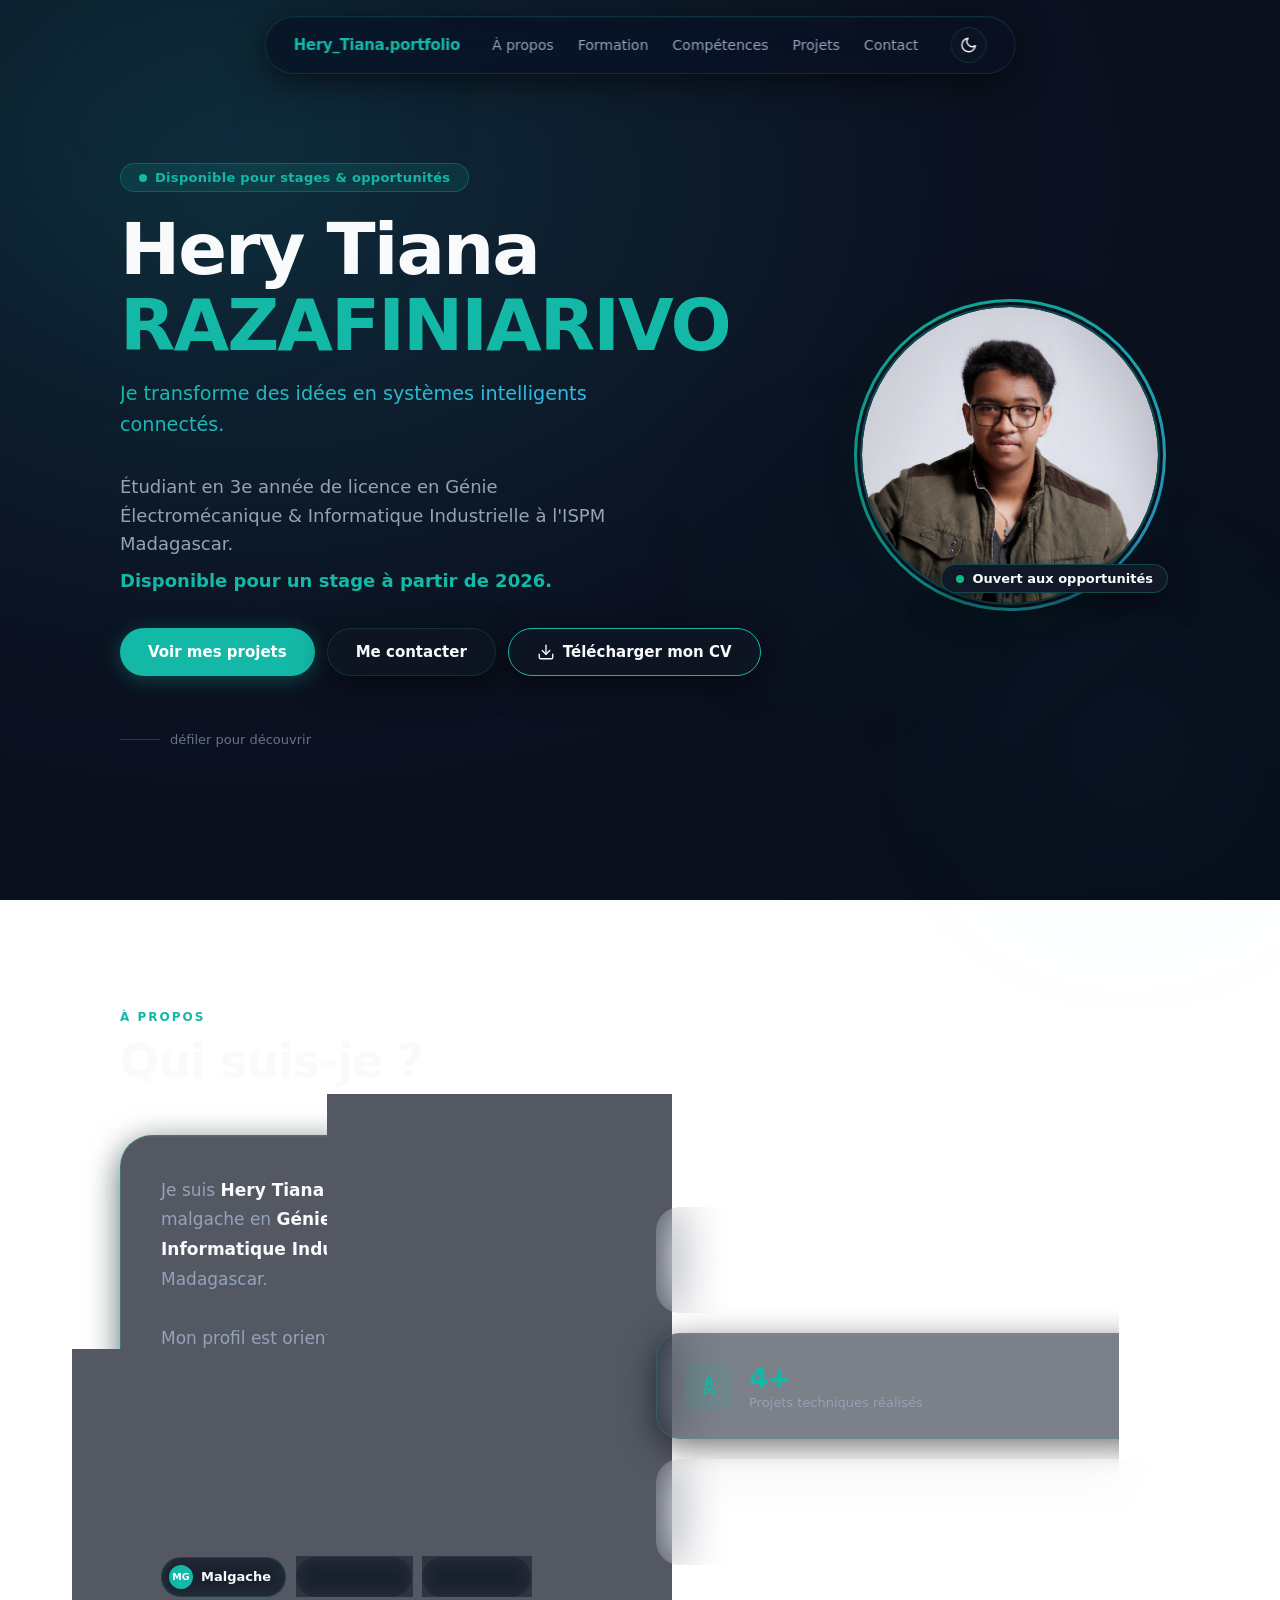
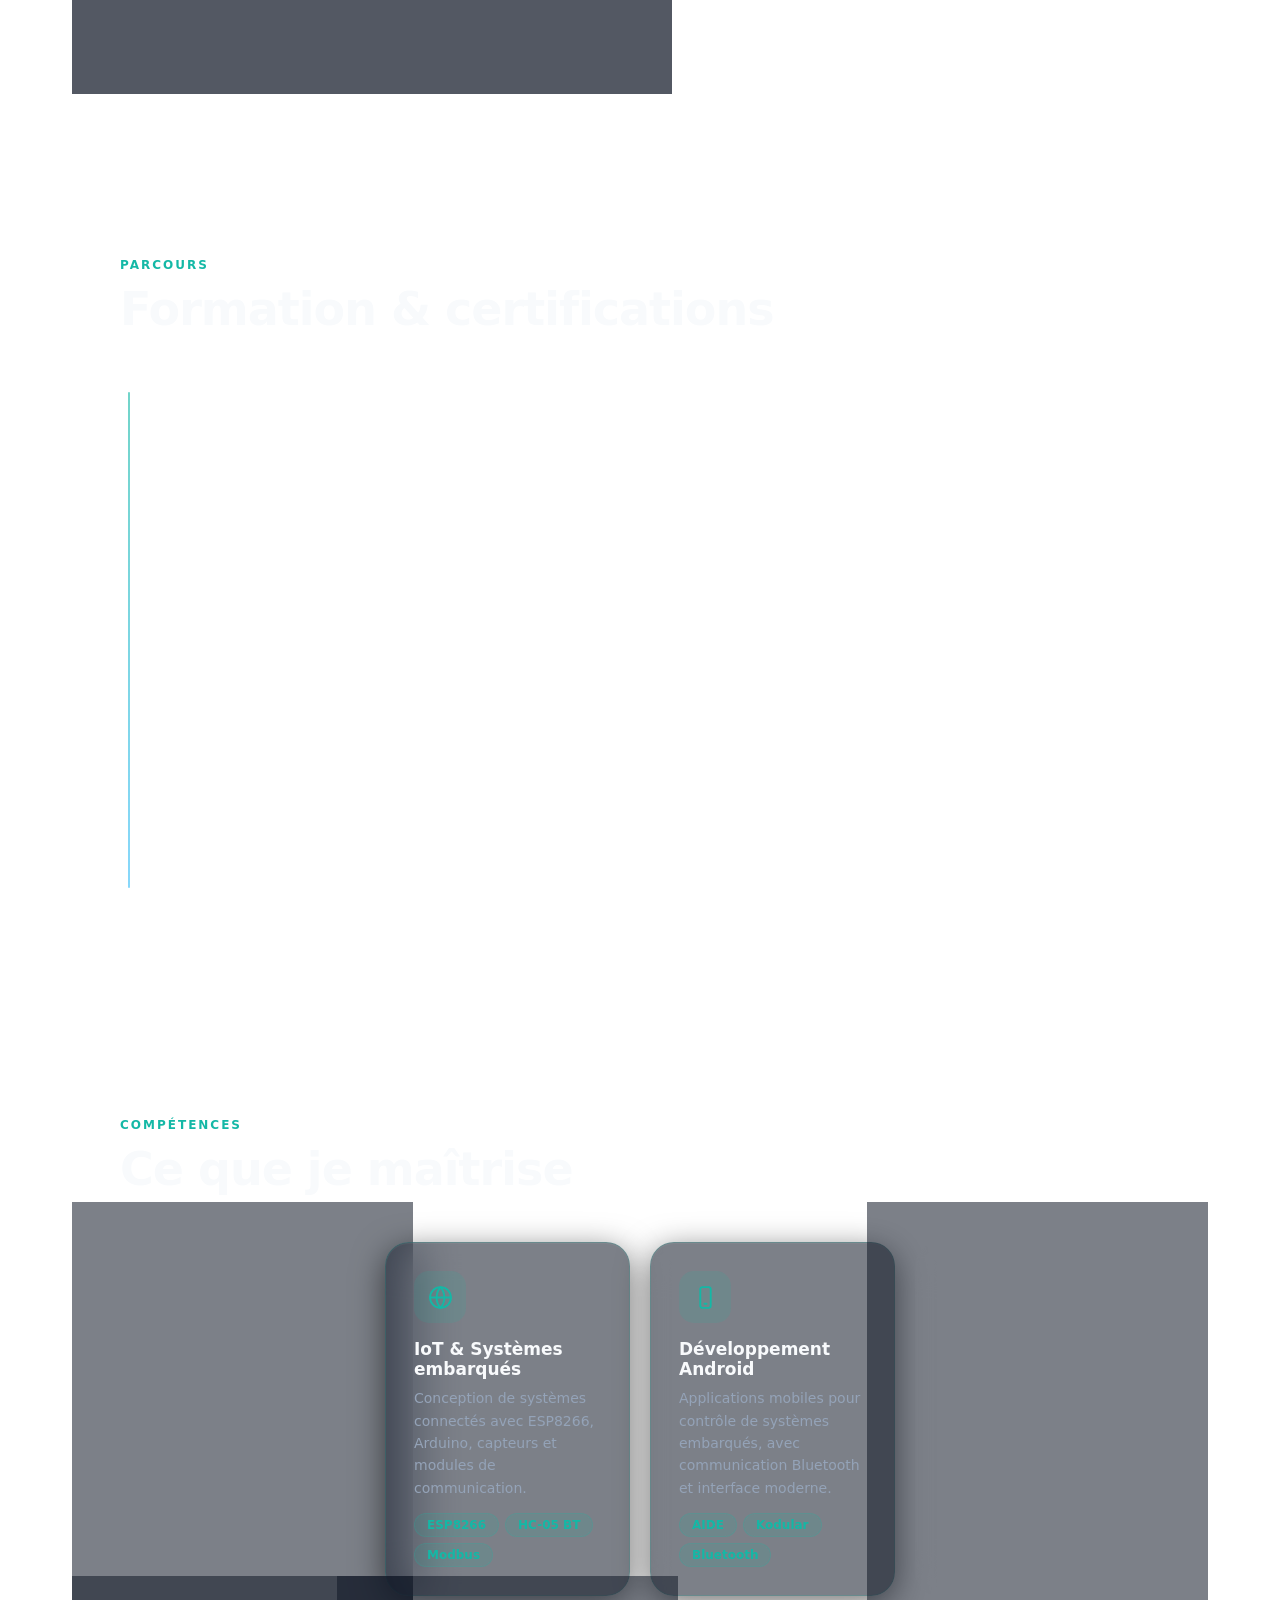
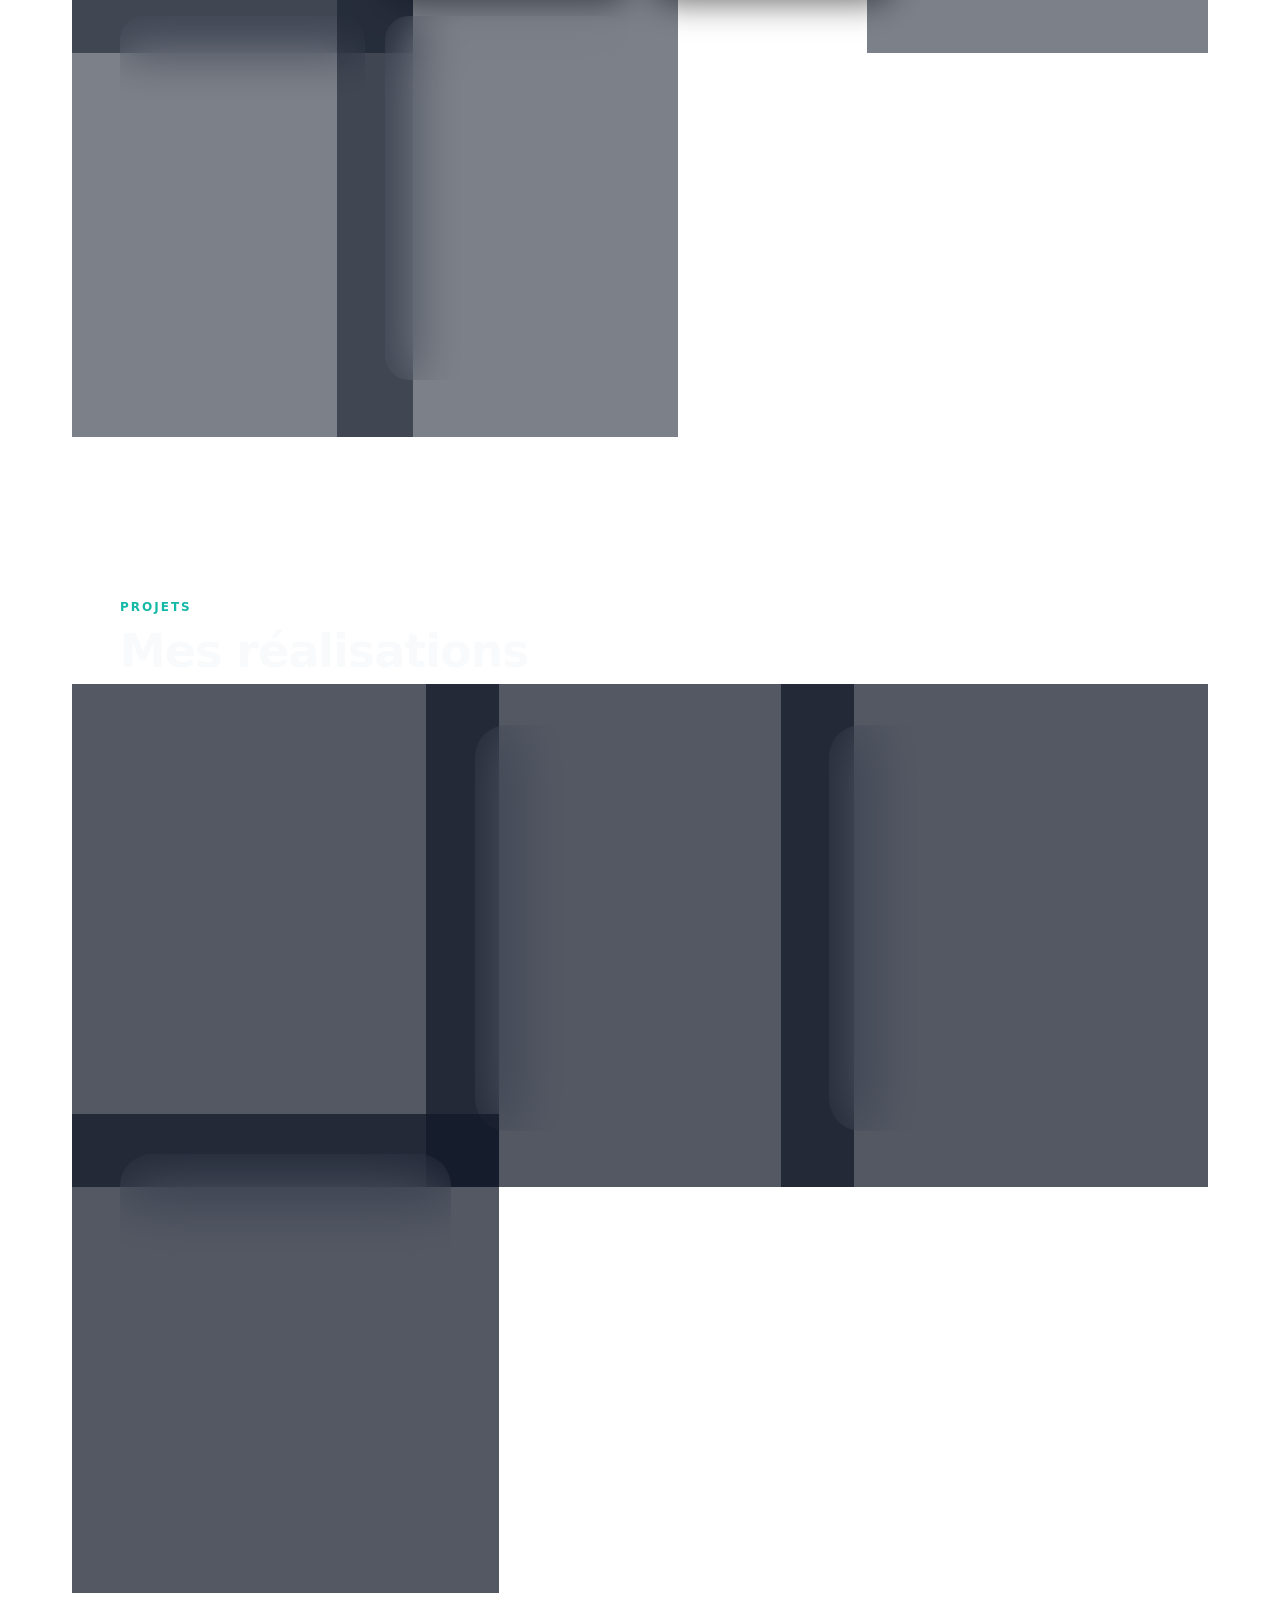
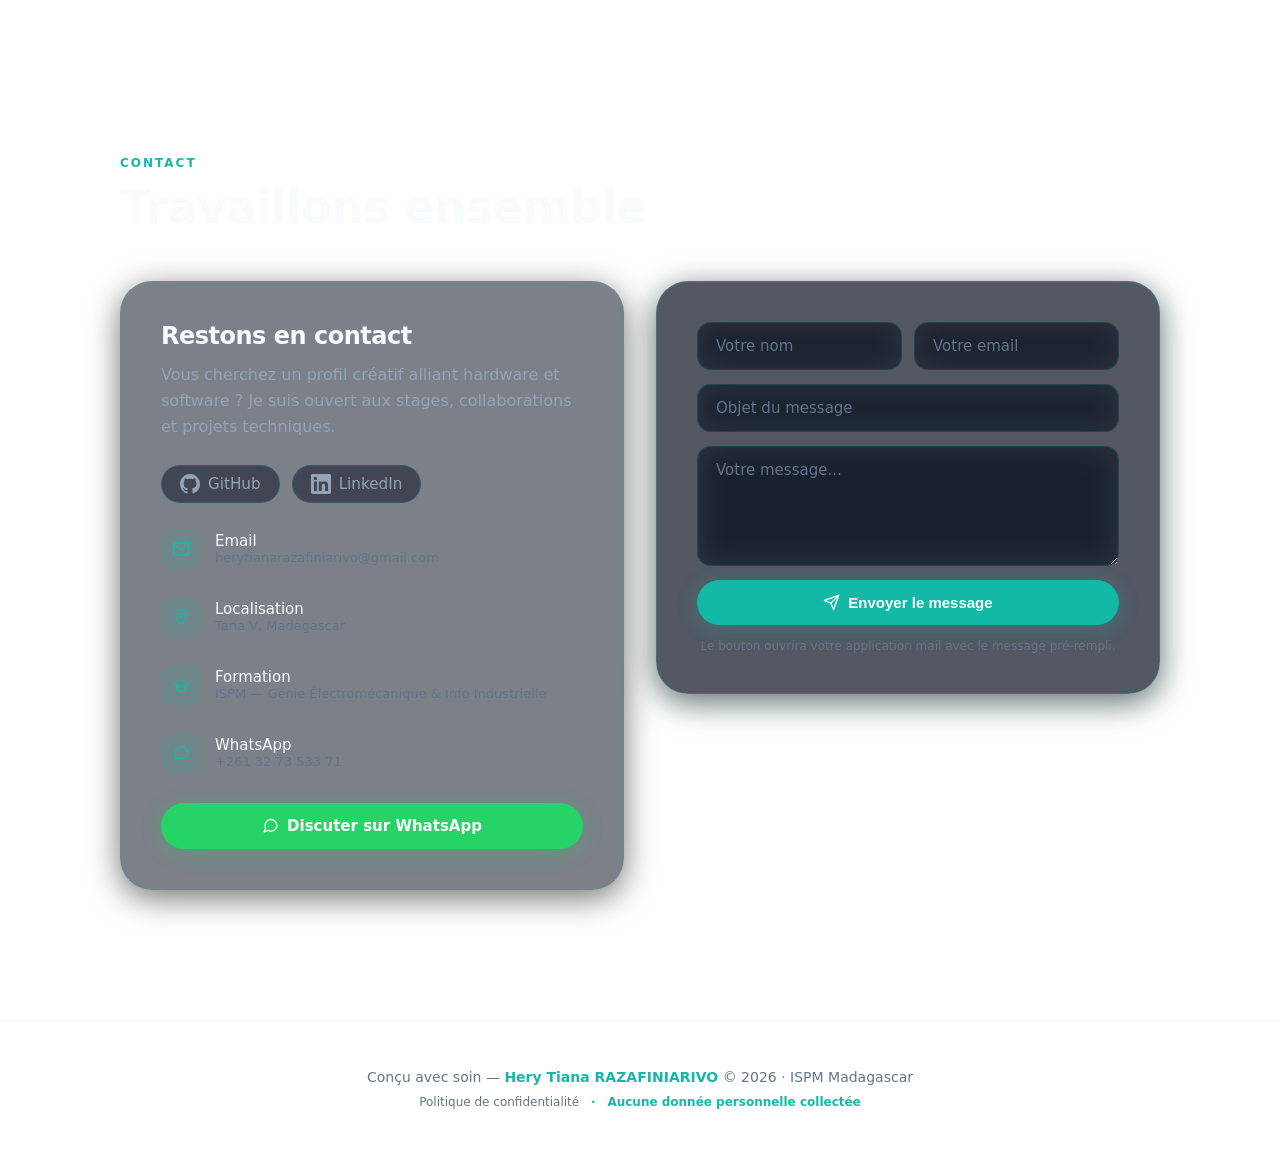
==== commit 8b172bd7: "Suppression des émojis : remplacement par des icônes SVG" ====
--- a/index.html
+++ b/index.html
@@ -97,17 +97,27 @@
   box-shadow: 0 0 0 3px var(--accent);
 }
 
-/* Animation de la photo de profil */
 .profile-ring {
   animation: spin 8s linear infinite;
 }
+
+/* Icône CV dans le bouton */
+.btn-icon {
+  width: 18px;
+  height: 18px;
+  stroke: currentColor;
+  stroke-width: 1.8;
+  fill: none;
+  flex-shrink: 0;
+}
 </style>
 
 </head>
 <body>
 
-<!-- ═══ SPRITE D'ICÔNES SVG ═══ -->
+<!-- Sprite SVG des icônes -->
 <svg style="display:none" aria-hidden="true">
+  <!-- Icônes existantes -->
   <symbol id="i-moon" viewBox="0 0 24 24"><path d="M21 12.79A9 9 0 1111.21 3a7 7 0 009.79 9.79z"/></symbol>
   <symbol id="i-sun" viewBox="0 0 24 24"><circle cx="12" cy="12" r="4"/><path d="M12 2v2M12 20v2M4.93 4.93l1.41 1.41M17.66 17.66l1.41 1.41M2 12h2M20 12h2M4.93 19.07l1.41-1.41M17.66 6.34l1.41-1.41"/></symbol>
   <symbol id="i-cap" viewBox="0 0 24 24"><path d="M22 10L12 5 2 10l10 5 10-5z"/><path d="M6 12v5c0 1.5 2.5 3 6 3s6-1.5 6-3v-5"/></symbol>
@@ -126,6 +136,10 @@
   <symbol id="i-chat" viewBox="0 0 24 24"><path d="M21 11.5a8.4 8.4 0 01-8.4 8.4 8.3 8.3 0 01-3.9-.96L3 21l1.94-5.62A8.4 8.4 0 1121 11.5z"/></symbol>
   <symbol id="i-send" viewBox="0 0 24 24"><path d="M22 2L11 13"/><path d="M22 2l-7 20-4-9-9-4z"/></symbol>
   <symbol id="i-file" viewBox="0 0 24 24"><path d="M14 2H6a2 2 0 00-2 2v16a2 2 0 002 2h12a2 2 0 002-2V8z"/><path d="M14 2v6h6"/><path d="M9 13h6M9 17h6M9 9h1"/></symbol>
+
+  <!-- Nouvelles icônes pour remplacer les émojis -->
+  <symbol id="i-check" viewBox="0 0 24 24"><path d="M22 11.08V12a10 10 0 11-5.93-9.14"/><polyline points="22 4 12 14.01 9 11.01"/></symbol>
+  <symbol id="i-download" viewBox="0 0 24 24"><path d="M21 15v4a2 2 0 01-2 2H5a2 2 0 01-2-2v-4"/><polyline points="7 10 12 15 17 10"/><line x1="12" y1="15" x2="12" y2="3"/></symbol>
 </svg>
 
 <div class="bg-blob blob1"></div>
@@ -158,7 +172,7 @@
 </div>
 
 <main>
-  <!-- ── HERO ── -->
+  <!-- ===== HERO ===== -->
   <section id="hero">
     <div class="hero-left">
       <div class="hero-badge"><span class="hero-badge-dot"></span>Disponible pour stages & opportunités</div>
@@ -175,7 +189,14 @@
       <div class="hero-cta">
         <a href="#projects" class="btn-primary">Voir mes projets</a>
         <a href="#contact" class="btn-glass">Me contacter</a>
-        <a href="LIEN_VERS_VOTRE_CV" target="_blank" rel="noopener noreferrer" class="btn-glass" style="border-color: var(--accent);">📄 Télécharger mon CV</a>
+        <a href="https://drive.google.com/file/d/12EHy3TyTNgXBNIiAgPR5y3SxIf6Hd4YI/view?usp=drive_link" target="_blank" rel="noopener noreferrer" class="btn-glass" style="border-color: var(--accent); display: inline-flex; align-items: center; gap: 8px;">
+          <svg class="btn-icon" viewBox="0 0 24 24" fill="none" stroke="currentColor" stroke-width="2" stroke-linecap="round" stroke-linejoin="round">
+            <path d="M21 15v4a2 2 0 01-2 2H5a2 2 0 01-2-2v-4"/>
+            <polyline points="7 10 12 15 17 10"/>
+            <line x1="12" y1="15" x2="12" y2="3"/>
+          </svg>
+          Télécharger mon CV
+        </a>
       </div>
       <div class="scroll-hint">
         <div class="scroll-line"></div>
@@ -196,7 +217,7 @@
     </div>
   </section>
 
-  <!-- ── À PROPOS ── -->
+  <!-- ===== À PROPOS ===== -->
   <section id="about">
     <div class="section-eyebrow">À propos</div>
     <h2>Qui suis-je ?</h2>
@@ -238,7 +259,7 @@
     </div>
   </section>
 
-  <!-- ── FORMATION ── -->
+  <!-- ===== FORMATION ===== -->
   <section id="education">
     <div class="section-eyebrow">Parcours</div>
     <h2>Formation &amp; certifications</h2>
@@ -282,7 +303,7 @@
     </div>
   </section>
 
-  <!-- ── COMPÉTENCES ── -->
+  <!-- ===== COMPÉTENCES ===== -->
   <section id="skills">
     <div class="section-eyebrow">Compétences</div>
     <h2>Ce que je maîtrise</h2>
@@ -326,7 +347,7 @@
     </div>
   </section>
 
-  <!-- ── PROJETS ── -->
+  <!-- ===== PROJETS ===== -->
   <section id="projects">
     <div class="section-eyebrow">Projets</div>
     <h2>Mes réalisations</h2>
@@ -362,7 +383,7 @@
     </div>
   </section>
 
-  <!-- ── CONTACT ── -->
+  <!-- ===== CONTACT ===== -->
   <section id="contact">
     <div class="section-eyebrow">Contact</div>
     <h2>Travaillons ensemble</h2>
@@ -428,12 +449,12 @@
           </div>
           <input type="text" id="f-objet" placeholder="Objet du message" />
           <textarea id="f-msg" placeholder="Votre message..."></textarea>
-          
-          <!-- 🔒 Champ honeypot anti-spam (caché) -->
+
+          <!-- Champ honeypot anti-spam -->
           <div style="display: none;">
             <input type="text" id="f-honeypot" name="honeypot" placeholder="Ne pas remplir" />
           </div>
-          
+
           <button class="btn-primary btn-full" onclick="envoyerEmail()">
             <svg class="icon"><use href="#i-send"/></svg>Envoyer le message
           </button>
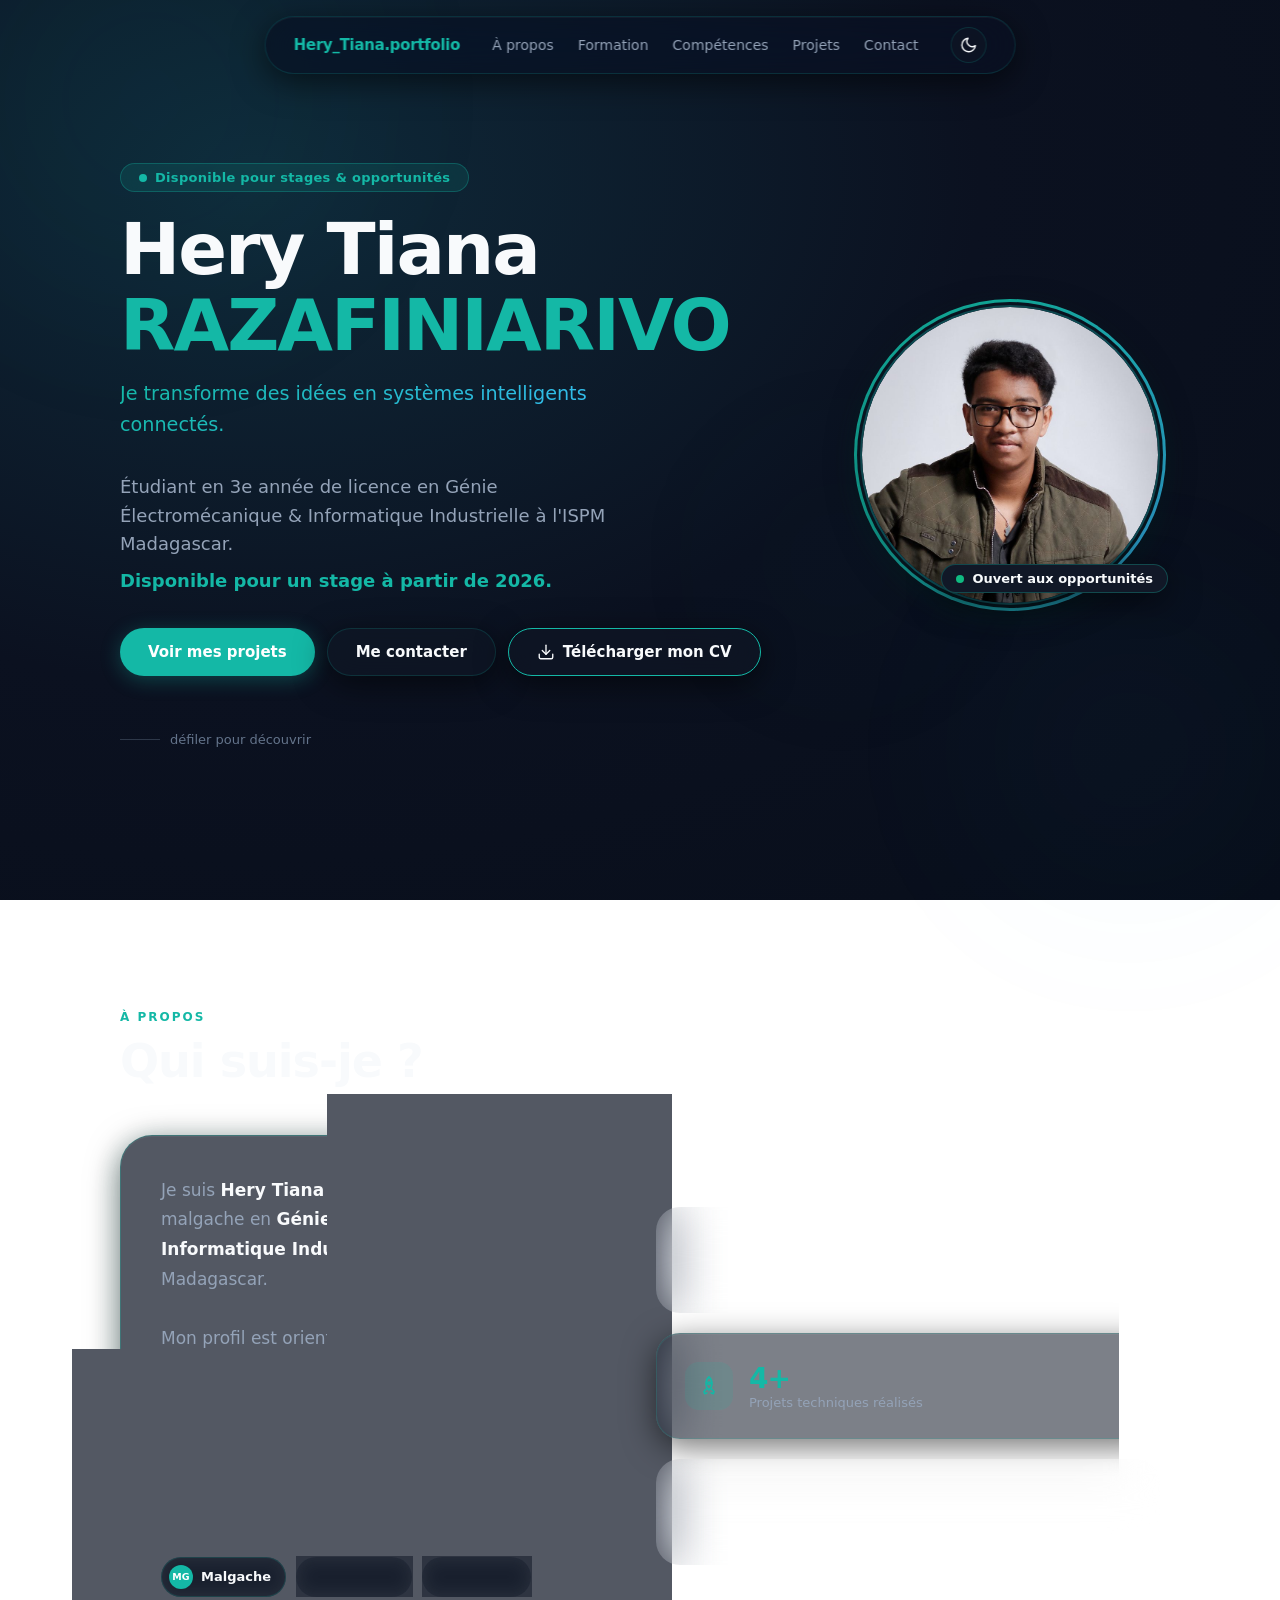
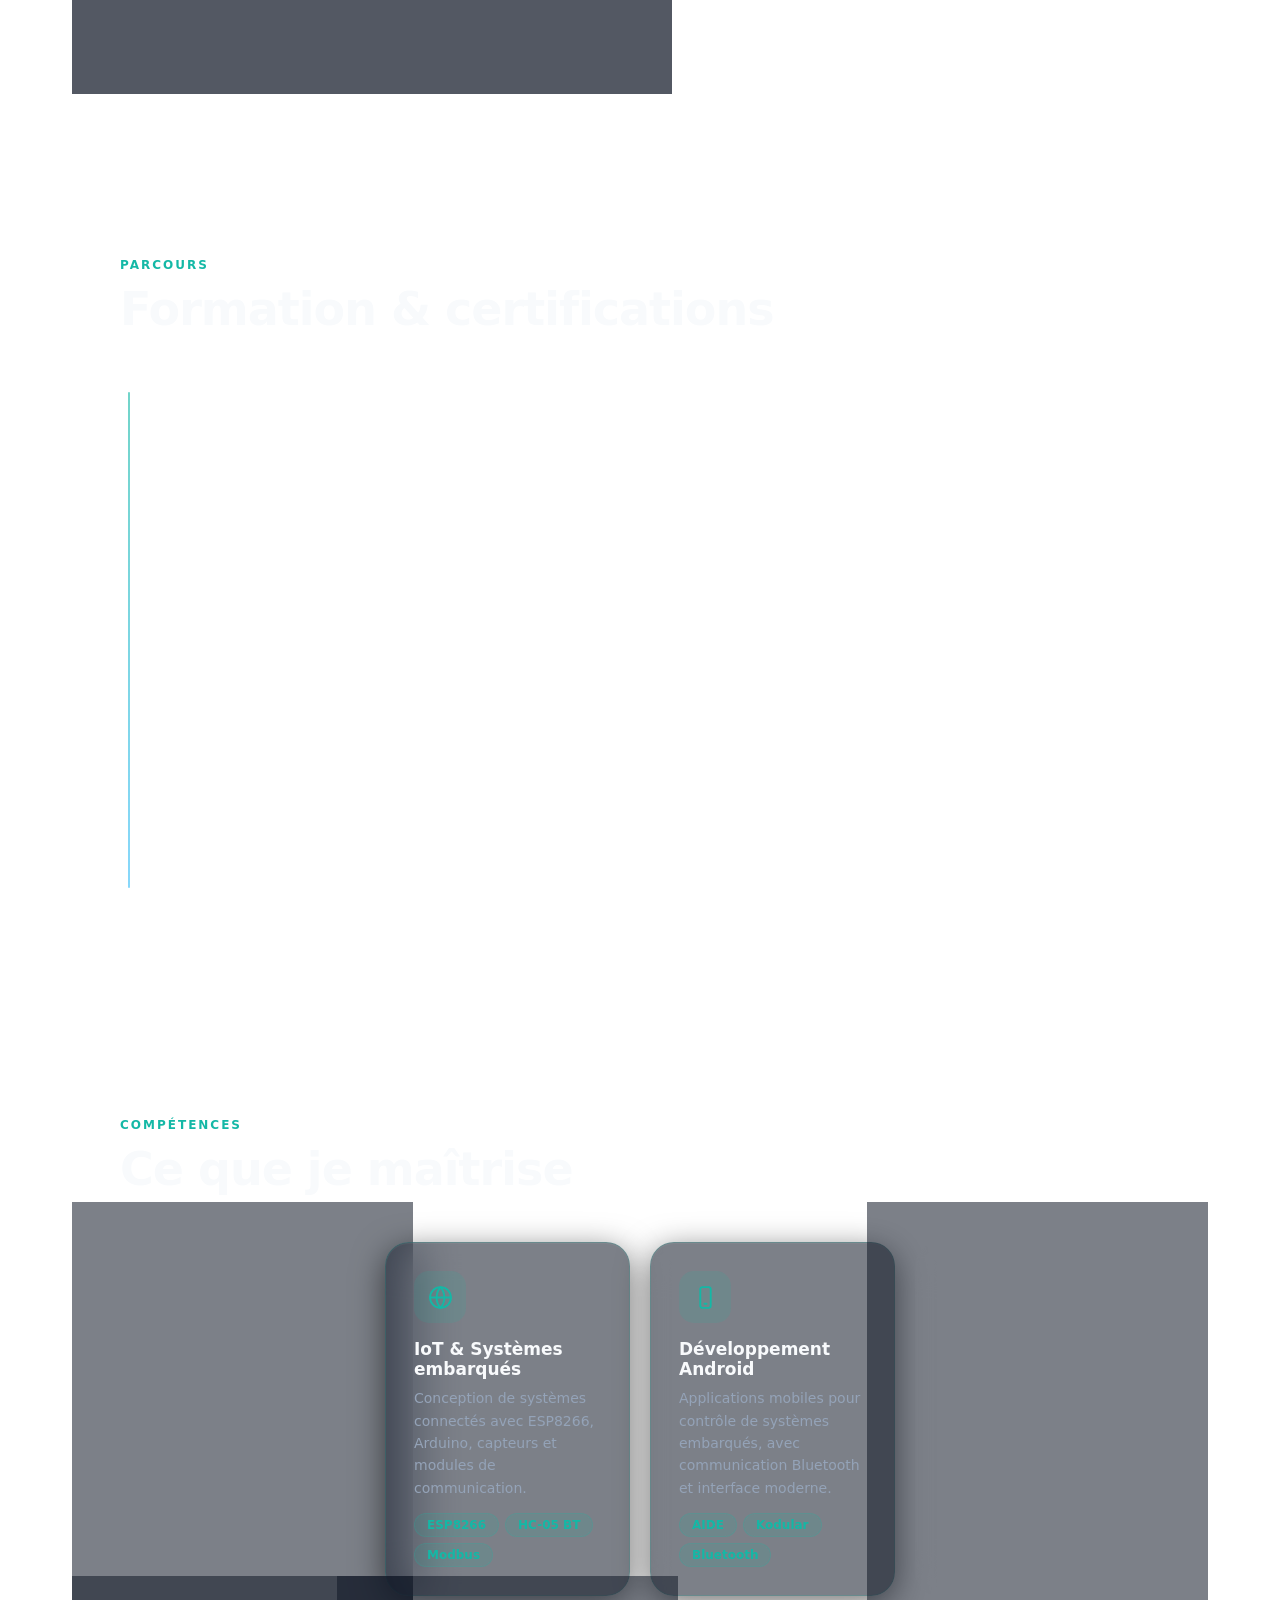
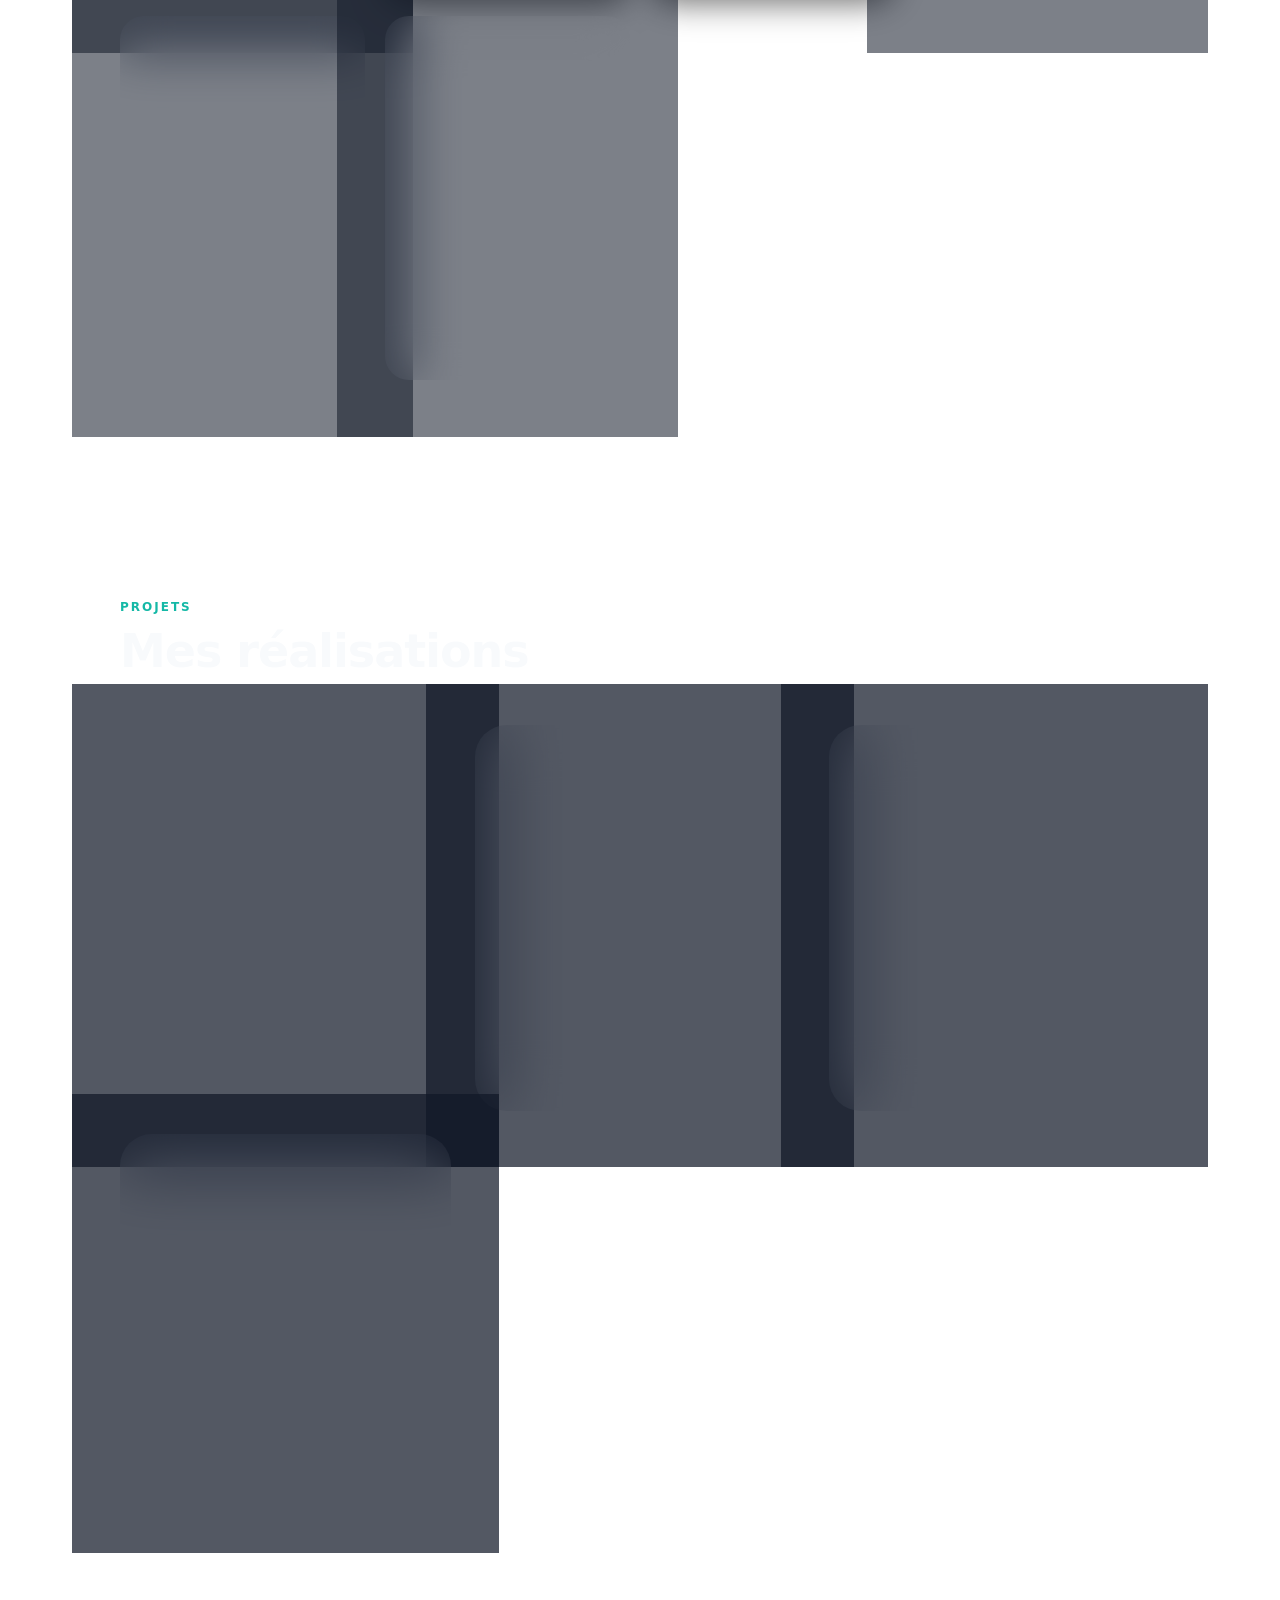
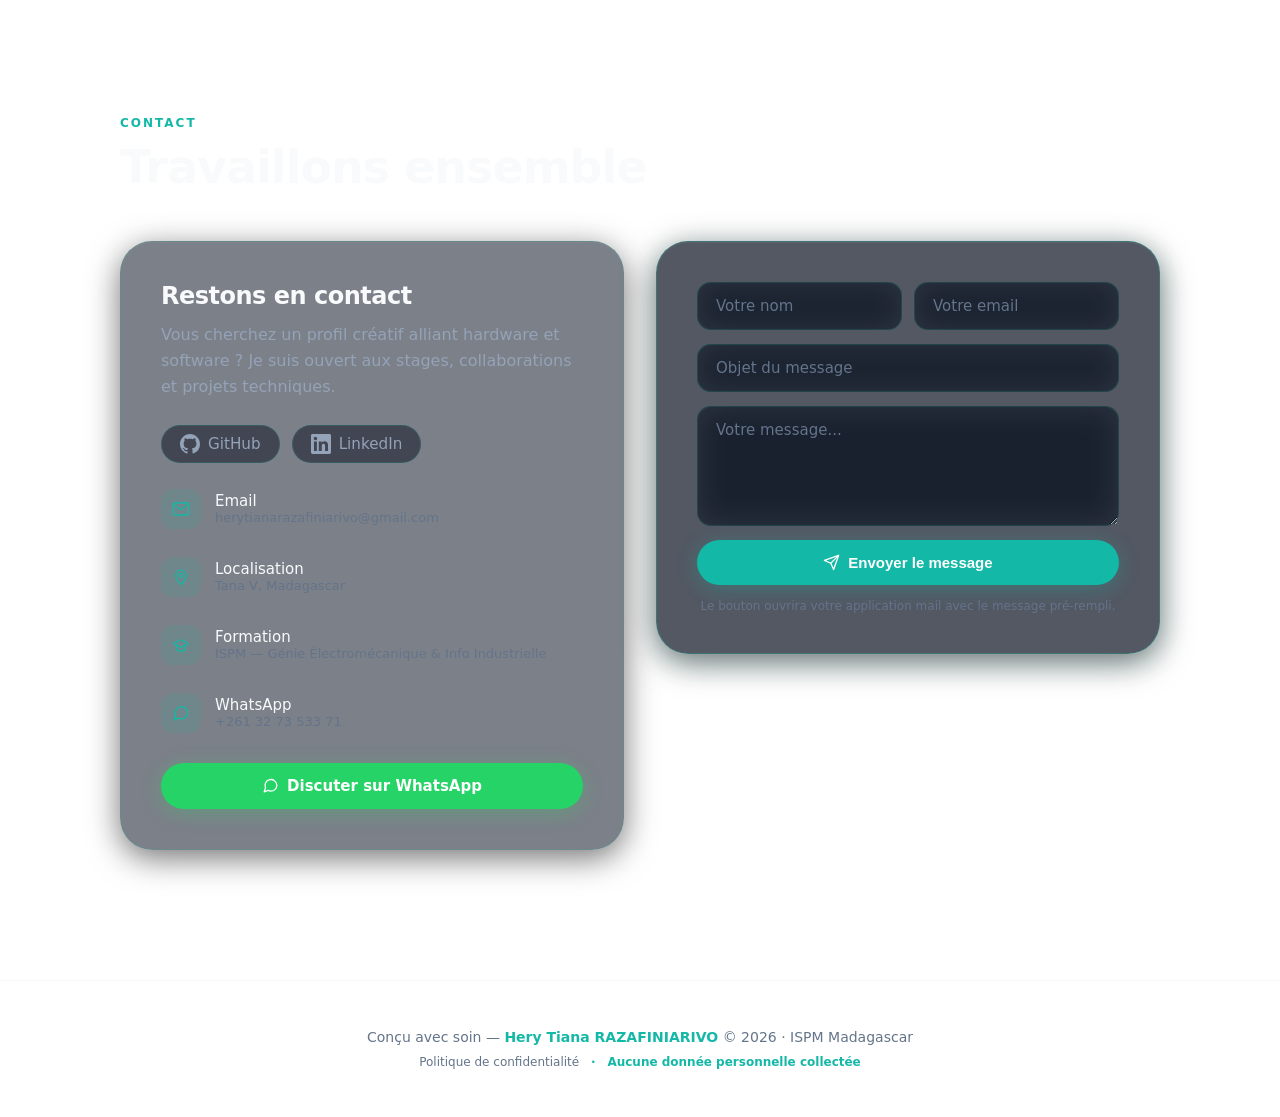
==== commit 77328334: "mise a jour du site web" ====
--- a/index.html
+++ b/index.html
@@ -50,7 +50,7 @@
   "telephone": "+261327353371",
   "knowsAbout": ["IoT", "Robotique", "Systèmes embarqués", "Arduino", "ESP8266", "Python", "C++", "SolidWorks", "AutoCAD", "KiCad"],
   "knowsLanguage": ["fr", "en", "mg"],
-  "sameAs": ["https://github.com/natianah", "https://linkedin.com/in/votreprofil"]
+  "sameAs": ["https://github.com/natianah", "https://www.linkedin.com/in/iot-herytiana-cad"]
 }
 </script>
 
@@ -357,28 +357,28 @@
         <div class="project-title">Distributeur automatique de boissons</div>
         <p class="project-desc"><strong>Problème résolu :</strong> J'ai conçu un prototype de distributeur qui sert trois types de boissons avec un système de validation tactile, résolvant les problèmes de dosage imprécis et d'hygiène dans les fontaines à boissons classiques.</p>
         <div class="project-tech"><span class="tag">Arduino</span><span class="tag">LCD I2C</span><span class="tag">C++</span></div>
-        <a href="https://drive.google.com/file/d/XXXXX1/view" target="_blank" rel="noopener noreferrer" class="project-link"><svg class="icon"><use href="#i-file"/></svg>Voir le PDF →</a>
+<!-- <a href="https://drive.google.com/file/d/XXXXX1/view" target="_blank" rel="noopener noreferrer" class="project-link"><svg class="icon"><use href="#i-file"/></svg>Voir le PDF →</a> -->
       </div>
       <div class="project-card glass-strong reveal" style="transition-delay:0.1s">
         <div class="project-tag">IoT Mobile</div>
         <div class="project-title">Smart Juice — App Android IoT</div>
         <p class="project-desc"><strong>Problème résolu :</strong> J'ai développé une application Android qui permet de contrôler une machine à jus à distance via Bluetooth, offrant une interface intuitive et un contrôle vocal pour simplifier l'expérience utilisateur.</p>
         <div class="project-tech"><span class="tag">AIDE</span><span class="tag">HC-05</span><span class="tag">Android</span></div>
-        <a href="https://drive.google.com/file/d/XXXXX2/view" target="_blank" rel="noopener noreferrer" class="project-link"><svg class="icon"><use href="#i-file"/></svg>Voir le PDF →</a>
+<!-- <a href="https://drive.google.com/file/d/XXXXX2/view" target="_blank" rel="noopener noreferrer" class="project-link"><svg class="icon"><use href="#i-file"/></svg>Voir le PDF →</a> -->
       </div>
       <div class="project-card glass-strong reveal" style="transition-delay:0.2s">
         <div class="project-tag">Robotique</div>
         <div class="project-title">Bras robotique 6 DOF</div>
         <p class="project-desc"><strong>Problème résolu :</strong> J'ai réalisé un bras articulé à 6 axes pour expérimenter le contrôle multi-axes et la manipulation précise, simulant des applications industrielles de pick-and-place.</p>
         <div class="project-tech"><span class="tag">Arduino</span><span class="tag">Servos</span><span class="tag">Mobile</span></div>
-        <a href="https://drive.google.com/file/d/XXXXX3/view" target="_blank" rel="noopener noreferrer" class="project-link"><svg class="icon"><use href="#i-file"/></svg>Voir le PDF →</a>
+<!-- <a href="https://drive.google.com/file/d/XXXXX3/view" target="_blank" rel="noopener noreferrer" class="project-link"><svg class="icon"><use href="#i-file"/></svg>Voir le PDF →</a> -->
       </div>
       <div class="project-card glass-strong reveal" style="transition-delay:0.3s">
         <div class="project-tag">Maison connectée</div>
         <div class="project-title">Gestion électrique IoT domestique</div>
         <p class="project-desc"><strong>Problème résolu :</strong> J'ai conçu un système de supervision à distance pour surveiller la consommation électrique et contrôler les appareils, apportant une solution de gestion énergétique pour les foyers connectés.</p>
         <div class="project-tech"><span class="tag">ESP8266</span><span class="tag">WiFi</span><span class="tag">ZMPT101B</span></div>
-        <a href="https://drive.google.com/file/d/XXXXX4/view" target="_blank" rel="noopener noreferrer" class="project-link"><svg class="icon"><use href="#i-file"/></svg>Voir le PDF →</a>
+<!-- <a href="https://drive.google.com/file/d/XXXXX4/view" target="_blank" rel="noopener noreferrer" class="project-link"><svg class="icon"><use href="#i-file"/></svg>Voir le PDF →</a> -->
       </div>
     </div>
   </section>
@@ -398,7 +398,7 @@
             <svg width="20" height="20" viewBox="0 0 24 24" fill="currentColor"><path d="M12 0C5.37 0 0 5.37 0 12c0 5.31 3.435 9.795 8.205 11.385.6.105.825-.255.825-.57 0-.285-.015-1.23-.015-2.235-3.015.555-3.795-.735-4.035-1.41-.135-.345-.72-1.41-1.23-1.695-.42-.225-1.02-.78-.015-.795.945-.015 1.62.87 1.845 1.23 1.08 1.815 2.805 1.305 3.495.99.105-.78.42-1.305.765-1.605-2.67-.3-5.46-1.335-5.46-5.925 0-1.305.465-2.385 1.23-3.225-.12-.3-.54-1.53.12-3.15 0 0 1.005-.315 3.3 1.23.96-.27 1.98-.405 3-.405s2.04.135 3 .405c2.295-1.56 3.3-1.23 3.3-1.23.66 1.62.24 2.85.12 3.15.765.84 1.23 1.905 1.23 3.225 0 4.605-2.805 5.625-5.475 5.925.435.375.81 1.095.81 2.22 0 1.605-.015 2.895-.015 3.3 0 .315.225.69.825.57A12.02 12.02 0 0024 12c0-6.63-5.37-12-12-12z"/></svg>
             GitHub
           </a>
-          <a href="https://linkedin.com/in/votreprofil" target="_blank" rel="noopener noreferrer" class="social-link">
+          <a href="https://www.linkedin.com/in/iot-herytiana-cad" target="_blank" rel="noopener noreferrer" class="social-link">
             <svg width="20" height="20" viewBox="0 0 24 24" fill="currentColor"><path d="M20.447 20.452h-3.554v-5.569c0-1.328-.027-3.037-1.852-3.037-1.853 0-2.136 1.445-2.136 2.939v5.667H9.351V9h3.414v1.561h.046c.477-.9 1.637-1.85 3.37-1.85 3.601 0 4.267 2.37 4.267 5.455v6.286zM5.337 7.433c-1.144 0-2.063-.926-2.063-2.065 0-1.138.92-2.063 2.063-2.063 1.14 0 2.064.925 2.064 2.063 0 1.139-.925 2.065-2.064 2.065zm1.782 13.019H3.555V9h3.564v11.452zM22.225 0H1.771C.792 0 0 .774 0 1.729v20.542C0 23.227.792 24 1.771 24h20.451C23.2 24 24 23.227 24 22.271V1.729C24 .774 23.2 0 22.222 0h.003z"/></svg>
             LinkedIn
           </a>
@@ -478,4 +478,4 @@
 
 <script src="js/script.js"></script>
 </body>
-</html>+</html>
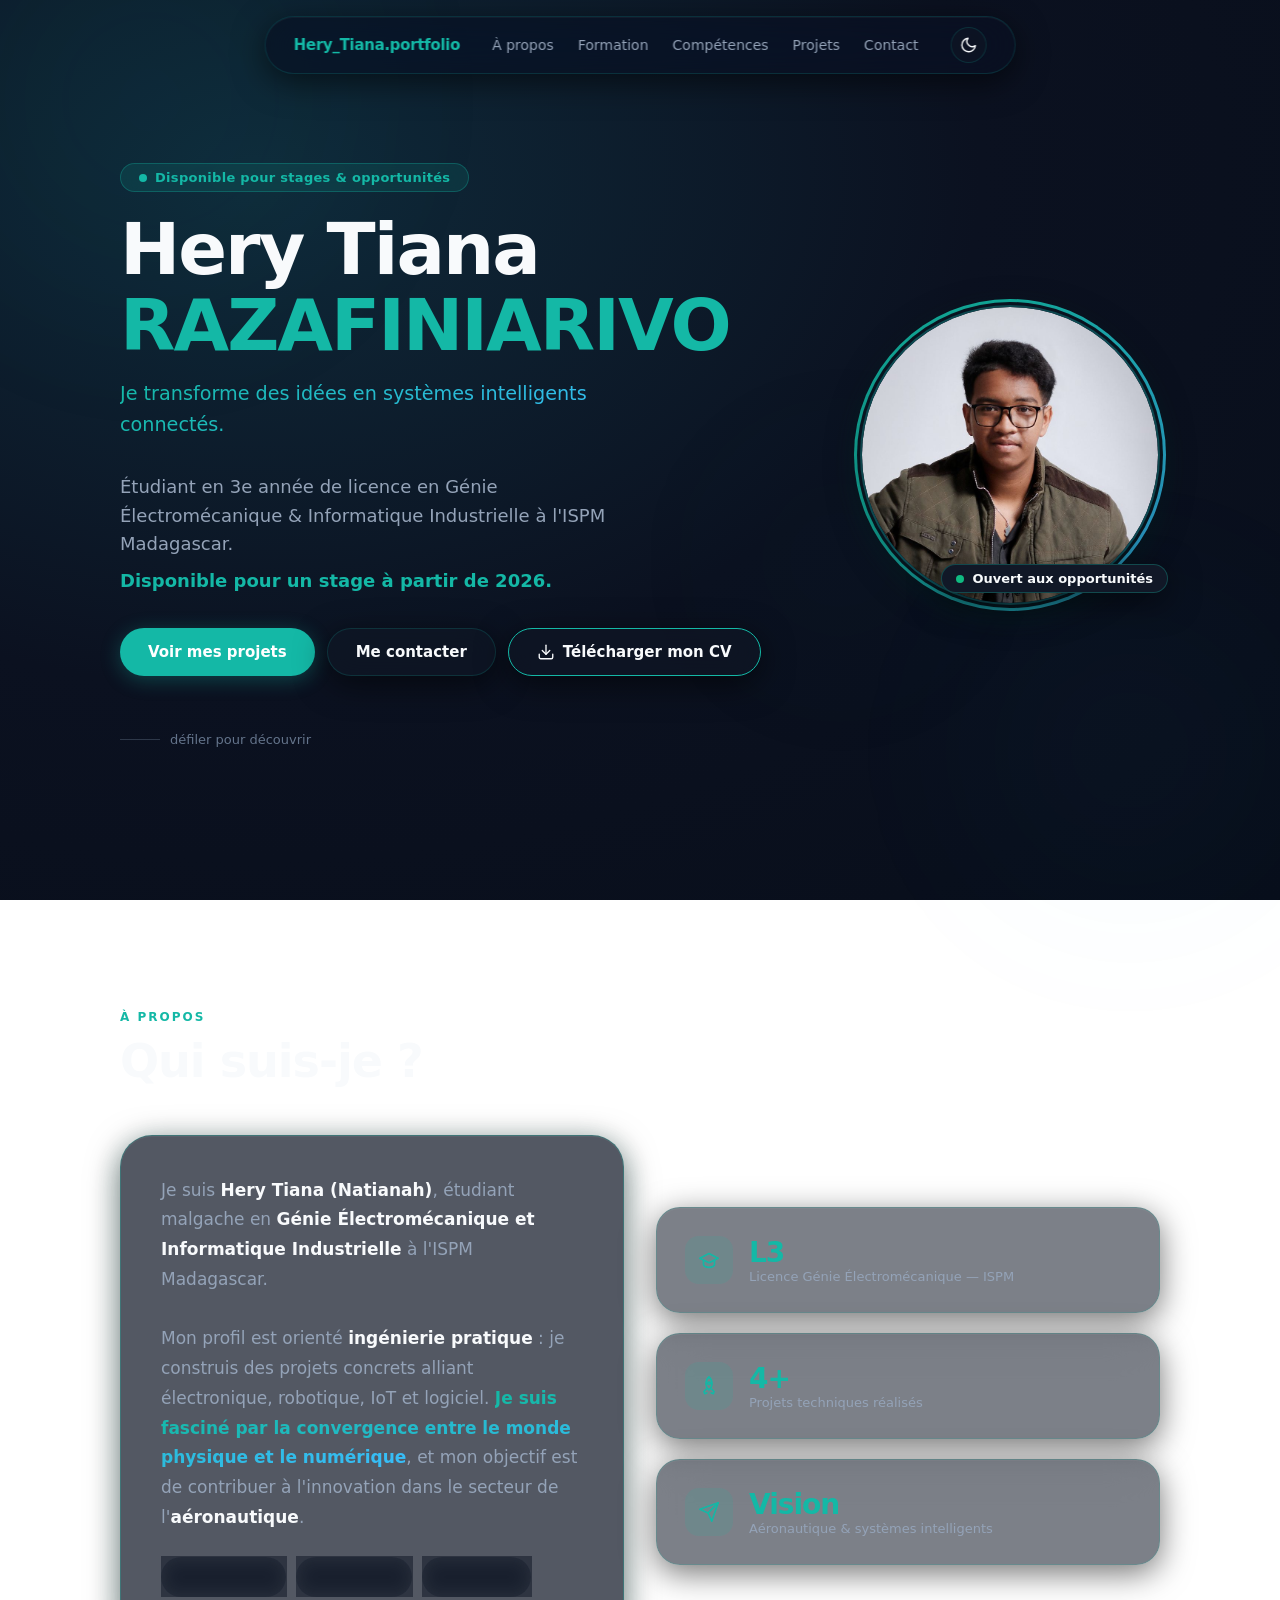
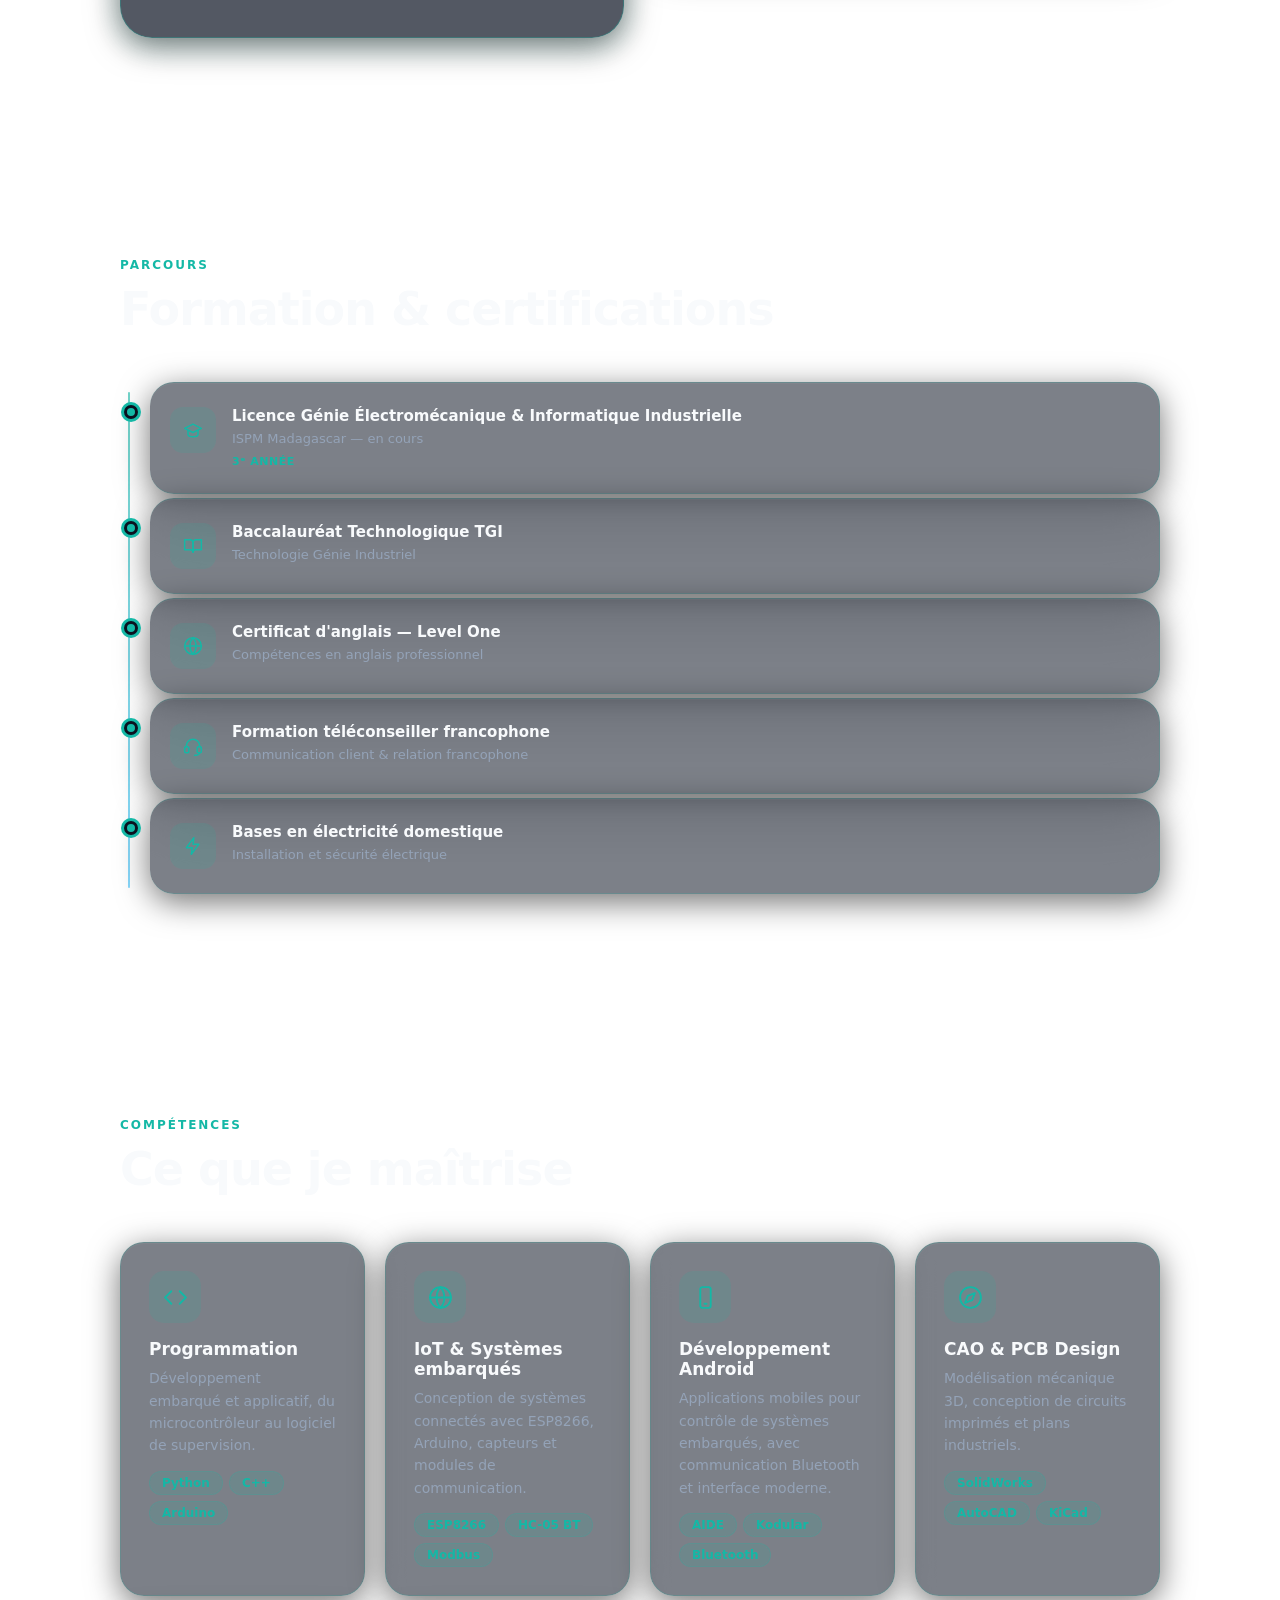
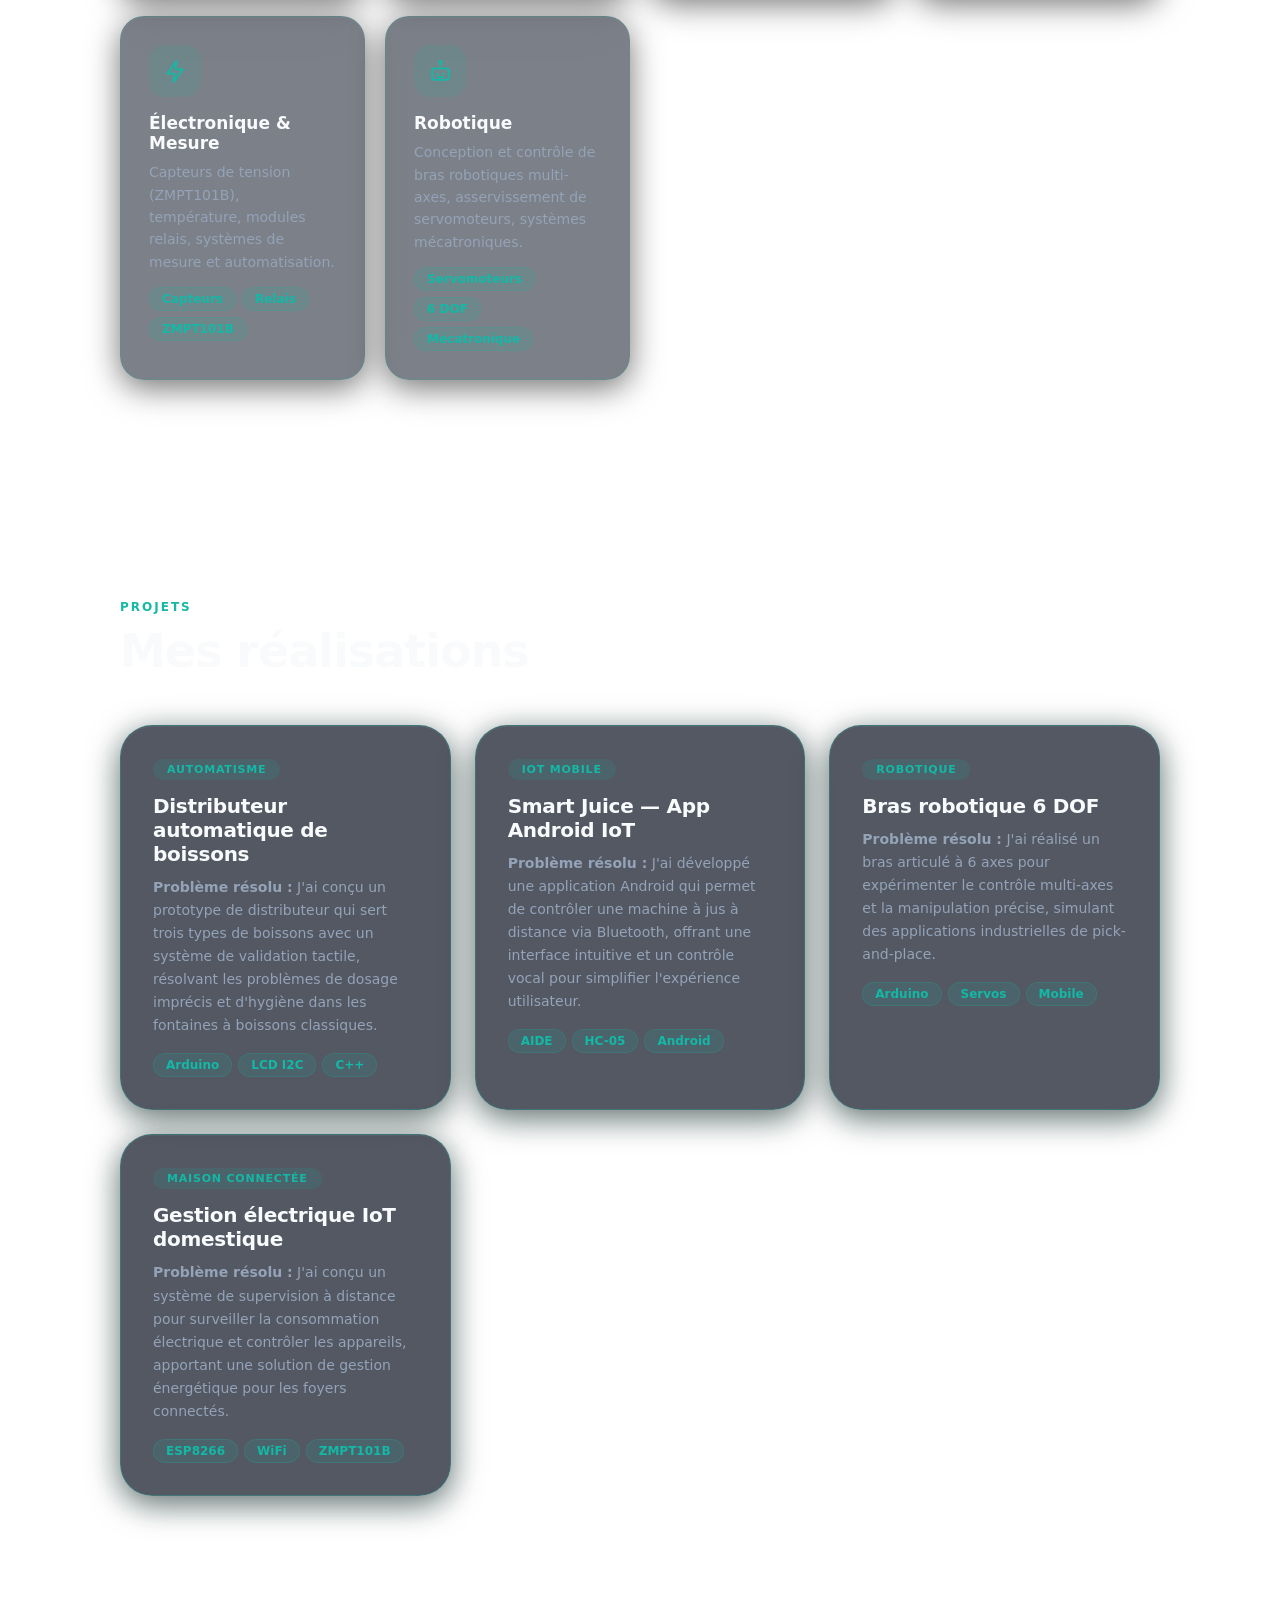
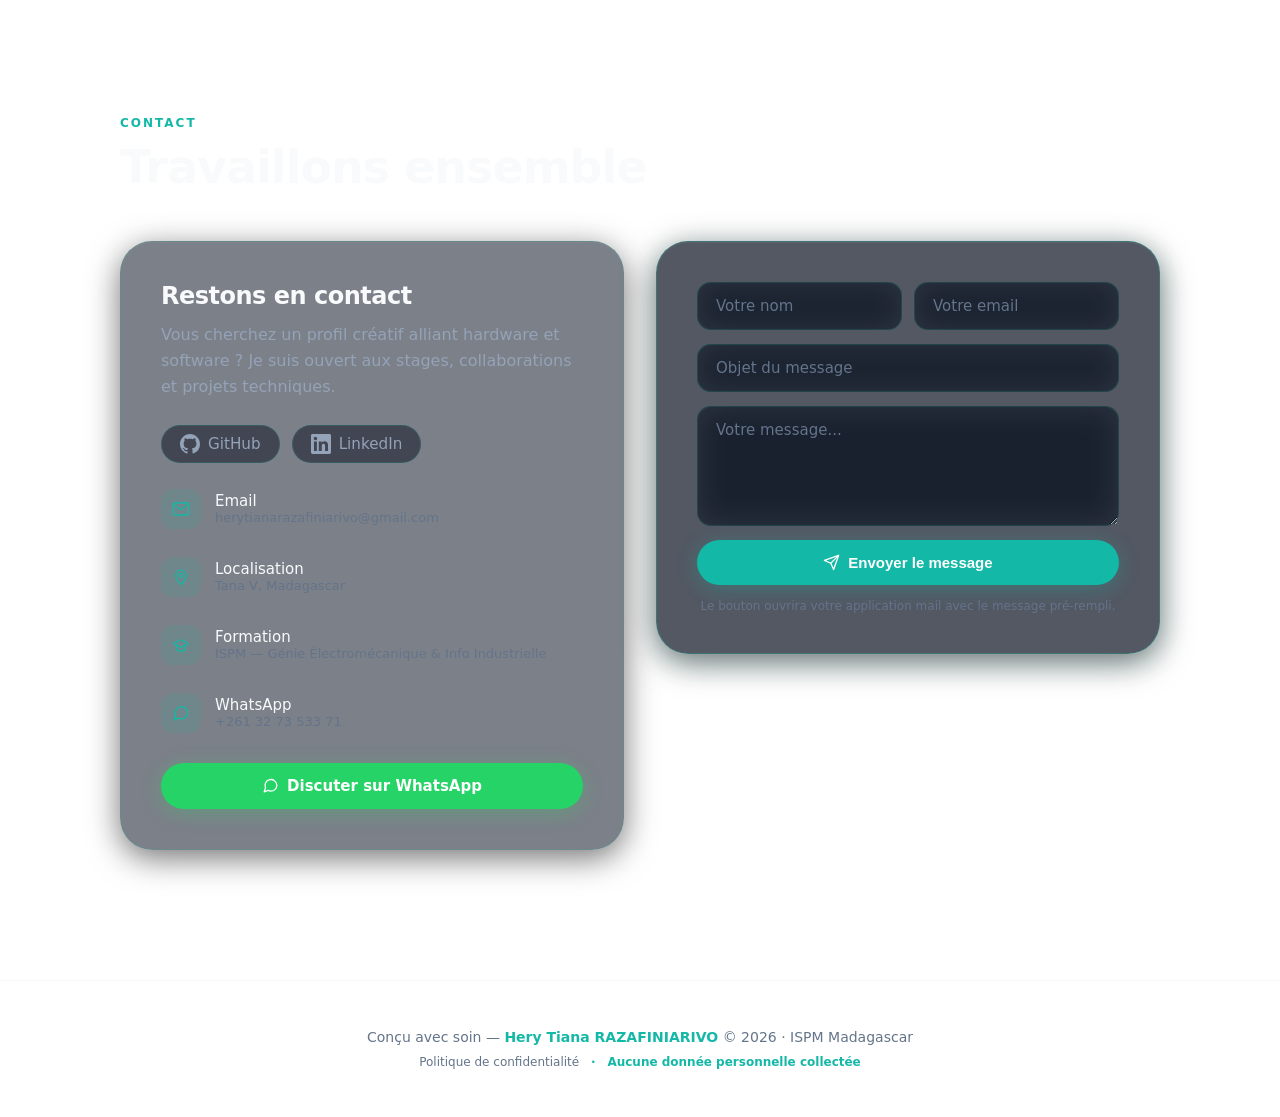
==== commit c178c979: "maj v2" ====
--- a/index.html
+++ b/index.html
@@ -28,7 +28,7 @@
 
 <link rel="icon" type="image/svg+xml" href="favicon.svg">
 <link rel="alternate icon" type="image/png" href="profil.jpg">
-<link rel="apple-touch-icon" href="favicon.svg">
+<link rel="apple-touch-icon" href="apple-touch-icon.png">
 <meta name="apple-mobile-web-app-capable" content="yes">
 <meta name="apple-mobile-web-app-status-bar-style" content="default">
 <meta name="apple-mobile-web-app-title" content="HT Portfolio">
